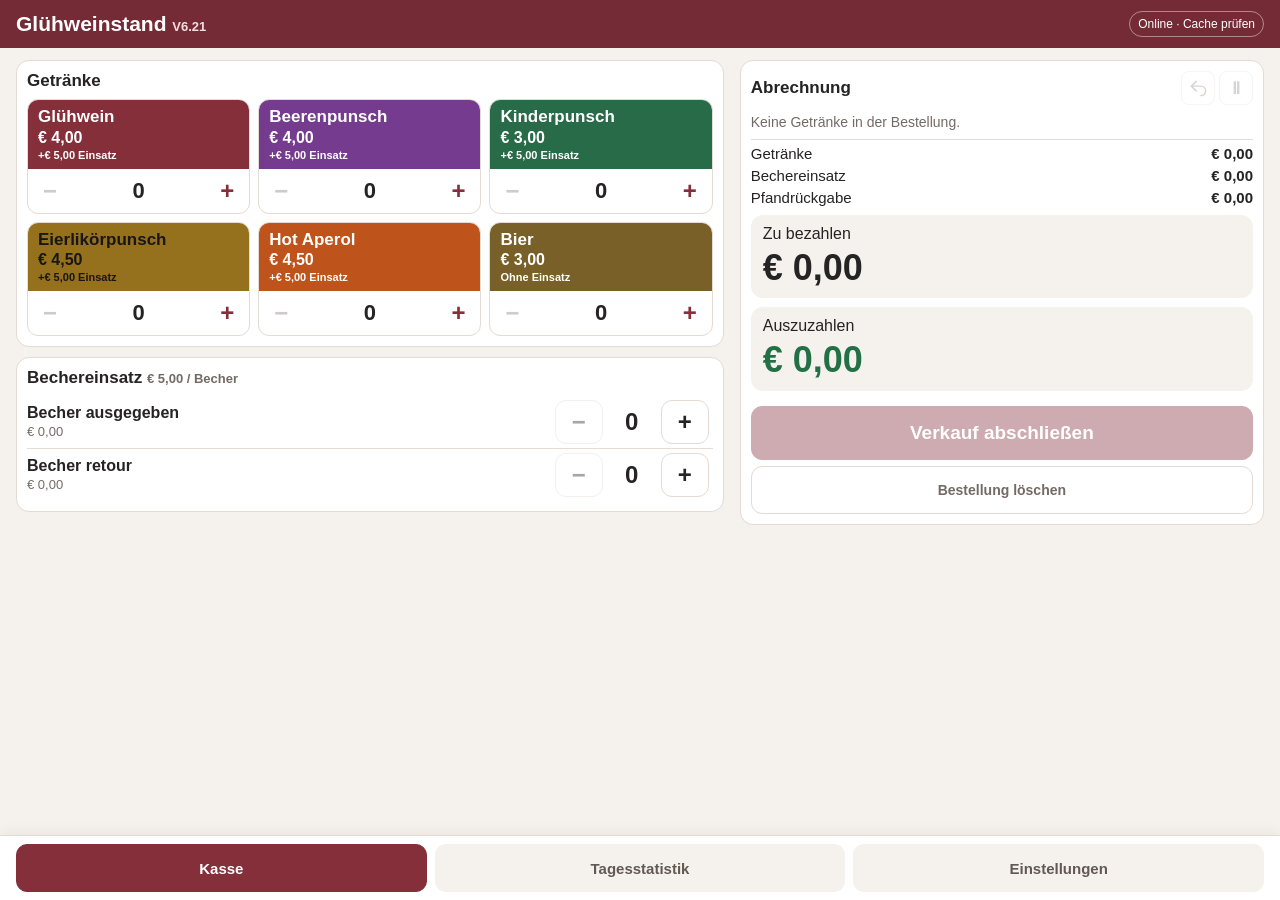
==== index.html @ 6546b906 "V6.21: gesamte Bestellposition mit Minus entfernen" ====
<!doctype html><html lang="de"><head><meta charset="utf-8"><meta name="viewport" content="width=device-width,initial-scale=1,viewport-fit=cover"><meta name="theme-color" content="#752b36"><meta name="apple-mobile-web-app-capable" content="yes"><meta name="apple-mobile-web-app-status-bar-style" content="default"><meta name="apple-mobile-web-app-title" content="Glühweinstand"><title>Glühweinstand</title><link rel="manifest" href="./manifest.webmanifest"><link rel="apple-touch-icon" href="./icon.svg"><style>
:root{font-family:system-ui,-apple-system,sans-serif;color:#252323;background:#f5f1ed;--red:#852f3b;--line:#e4dbd4;--green:#237047}*{box-sizing:border-box}body{margin:0;padding:env(safe-area-inset-top) env(safe-area-inset-right) env(safe-area-inset-bottom) env(safe-area-inset-left)}button,input{font:inherit}button{cursor:pointer;touch-action:manipulation;min-height:48px;border:1px solid var(--line);border-radius:11px;background:#fff;color:inherit;font-weight:650;padding:10px 14px}button:active{transform:scale(.98)}button:disabled{opacity:.4;cursor:default}header{background:#752b36;color:white;padding:16px max(16px,calc((100% - 1200px)/2));display:flex;align-items:center;justify-content:space-between;gap:12px}h1{font-size:24px;margin:0}small{font-size:13px;color:#746a65}header small{color:#f5dce0}nav{display:flex;gap:8px;max-width:1200px;margin:14px auto;padding:0 16px}nav button{flex:1}nav button.active,.primary{background:var(--red);color:white;border-color:var(--red)}main{max-width:1200px;margin:auto;padding:0 16px 24px}.layout{display:grid;grid-template-columns:1.1fr 1fr;gap:16px}.panel{background:white;border:1px solid var(--line);border-radius:16px;padding:16px;margin-bottom:14px}h2{font-size:19px;margin:0 0 14px}h3{font-size:16px;margin:0 0 8px}.drinks{display:grid;grid-template-columns:repeat(2,1fr);gap:10px}.drink{background:var(--red);color:#fff;border:0;text-align:left;min-height:86px;padding:14px}.drink strong{display:block;font-size:19px}.drink span{display:flex;justify-content:space-between;align-items:center;margin-top:8px}.drink b{font-size:24px}.row{display:flex;align-items:center;gap:10px;padding:10px 0;border-bottom:1px solid var(--line)}.row:last-child{border-bottom:0}.grow{flex:1}.num{font-size:24px;font-weight:700;min-width:30px;text-align:center;font-variant-numeric:tabular-nums}.step{width:48px;padding:0;font-size:24px}.sum{display:flex;justify-content:space-between;gap:12px;margin:9px 0}.total,.change{padding:14px;border-radius:12px;background:#f5f1ed;margin:12px 0}.total strong,.change strong{display:block;font-size:clamp(30px,5vw,44px);font-variant-numeric:tabular-nums;line-height:1.15;margin-top:4px}.change strong{color:var(--green)}.change.bad strong{color:#a52626}input{width:100%;border:1px solid #cfc4bd;border-radius:10px;padding:12px;font-size:22px;background:white;color:inherit}label{display:block;font-weight:650;margin:8px 0}.cashkeys{display:grid;grid-template-columns:repeat(5,1fr);gap:6px;margin:10px 0}.cashkeys button{padding:8px 2px}.wide{width:100%;margin-top:8px}.primary.wide{min-height:58px;font-size:19px}.muted{color:#746a65;font-size:14px}.status{min-height:20px;margin-top:8px;font-size:14px;color:var(--green)}.error{color:#a52626}.hidden{display:none!important}.metrics{display:grid;grid-template-columns:repeat(3,1fr);gap:10px;margin-bottom:14px}.metric{background:#f5f1ed;padding:12px;border-radius:12px}.metric strong{display:block;font-size:26px;margin-top:6px}.export{display:flex;gap:10px;flex-wrap:wrap}.export button{flex:1}.settings-row{display:grid;grid-template-columns:minmax(0,1fr) minmax(70px,120px) 48px;gap:10px;align-items:center;margin-bottom:10px}.settings-row input{font-size:17px;min-width:0}.settings-row .step{color:#852f3b}.settings-head{display:grid;grid-template-columns:minmax(0,1fr) minmax(70px,120px) 48px;gap:10px;color:#746a65;font-size:14px;margin-bottom:6px}.add-product{margin:4px 0 12px;color:var(--red);border:1px dashed var(--red)}.order-name{min-width:0;overflow-wrap:anywhere}.order-row{flex-wrap:wrap}.order-row .step{flex-shrink:0}.pill{font-size:12px;padding:5px 8px;border:1px solid #ffffff70;border-radius:20px;white-space:nowrap}#date{font-size:16px;max-width:200px} @media(max-width:720px){.layout{grid-template-columns:1fr}.metrics{grid-template-columns:1fr 1fr}h1{font-size:20px}header{padding:12px}.drink strong{font-size:17px}}@media(min-width:900px){.drinks{grid-template-columns:repeat(3,1fr)}}
.settings-row,.settings-head{grid-template-columns:minmax(0,1fr) minmax(65px,120px) 104px 48px}.settings-row .deposit-toggle{min-height:48px;padding:8px 5px;font-size:15px;color:#746a65}.settings-row .deposit-toggle[aria-pressed="true"]{background:#e9f3ec;color:#237047;border-color:#a4c7ad}.deposit-toggle:focus-visible{outline:3px solid #852f3b;outline-offset:2px}@media(max-width:480px){.settings-row,.settings-head{grid-template-columns:minmax(0,1fr) 70px 72px 44px;gap:5px}.settings-row .step{width:44px}.settings-row input{padding:10px 6px;font-size:15px}.settings-row .deposit-toggle{font-size:13px}}

/* V5: compact, touch-friendly register with persistent bottom navigation */
:root{background:#f5f1ed}body{padding-bottom:0}header{padding:9px max(16px,calc((100% - 1168px)/2));min-height:48px}h1{font-size:21px}main{padding-top:12px;padding-bottom:calc(88px + env(safe-area-inset-bottom));max-width:1200px}.layout{gap:12px;align-items:start;grid-template-columns:minmax(0,1.08fr) minmax(0,1fr)}.panel{padding:12px;margin-bottom:10px;border-radius:13px}h2{font-size:17px;margin-bottom:10px}.drinks-heading{display:flex;align-items:center;justify-content:space-between}.item-count{font-size:14px;color:#746a65;font-weight:600}.drinks{gap:8px;grid-template-columns:repeat(3,minmax(0,1fr))}.drink-tile{display:grid;grid-template-rows:1fr auto;min-width:0;background:#fff;border:1px solid var(--line);border-radius:11px;overflow:hidden}.drink-tile.selected{border-color:var(--red);box-shadow:inset 0 0 0 1px var(--red)}.drink{width:100%;min-height:86px;padding:9px 10px;border-radius:0;text-align:left;display:flex;flex-direction:column;align-items:flex-start;justify-content:center;gap:3px}.drink strong{font-size:clamp(14px,1.45vw,18px);line-height:1.15;overflow-wrap:anywhere}.drink span.drink-price{display:block;margin:0;font-size:16px}.drink small{font-size:11px;line-height:1.2;color:#f5dce0}.drink-controls{display:grid;grid-template-columns:44px minmax(0,1fr) 44px;align-items:center;gap:0;padding:2px}.drink-controls button{border:0;min-height:44px;width:44px;background:transparent;color:var(--red);border-radius:8px}.drink-controls button:disabled{color:#746a65;opacity:.35}.drink-controls .num{font-size:21px;min-width:0}.row{padding:6px 0}.sum{margin:5px 0;font-size:15px}.total,.change{padding:10px 12px;margin:9px 0}.total strong,.change strong{font-size:clamp(32px,4.4vw,42px)}label{margin:6px 0}#cash{padding:9px 12px;font-size:24px;min-height:48px}.cashkeys{margin:8px 0}.wide{margin-top:6px}.primary.wide{min-height:54px}.status:empty{display:none}.status{min-height:0;margin-top:6px}#discard{font-size:14px;color:#746a65}nav{position:fixed;bottom:0;left:0;right:0;z-index:10;max-width:none;margin:0;gap:6px;padding:8px max(12px,calc((100% - 1168px)/2)) calc(8px + env(safe-area-inset-bottom));background:#fff;border-top:1px solid var(--line);box-shadow:0 -3px 14px #2515170d}nav button{min-width:0;min-height:48px;padding:8px 4px;font-size:15px}nav button:not(.active){border-color:transparent;background:#f5f1ed;color:#625854}nav button.active{background:var(--red);color:#fff} @media(max-width:820px){.layout{grid-template-columns:1fr}.drinks{grid-template-columns:repeat(3,minmax(0,1fr))}.drink strong{font-size:16px}}@media(max-width:480px){main{padding-left:8px;padding-right:8px}.drinks{grid-template-columns:repeat(2,minmax(0,1fr))}nav button{font-size:13px}.drink strong{font-size:15px}.panel{padding:10px}}
@media(min-width:821px) and (max-height:800px){header{min-height:44px;padding-top:6px;padding-bottom:6px}main{padding-top:9px}.panel{padding:10px}.drink{min-height:79px}.total,.change{margin:7px 0;padding:9px 12px}.cashkeys{margin:6px 0}.primary.wide{min-height:50px}}

/* iPhone portrait preview: order and payment are separate screens. */
 #checkoutBar,.back-link{display:none}@media(max-width:600px){:root{--nav-height:64px}body{max-width:520px;margin:auto;background:#f5f1ed}header{min-height:44px;padding:8px 12px}h1{font-size:19px}main{max-width:520px;padding:8px 10px calc(140px + env(safe-area-inset-bottom))}.layout{display:block}.panel{padding:10px;margin-bottom:8px}h2{font-size:16px;margin-bottom:7px}.drinks{grid-template-columns:repeat(2,minmax(0,1fr));gap:7px}.drink{min-height:61px;padding:7px 9px;gap:2px}.drink strong{font-size:16px}.drink span.drink-price{font-size:15px}.drink small{font-size:11px}.drink-controls{padding:0;grid-template-columns:44px 1fr 44px}.drink-controls button{height:44px;min-height:44px}.drink-controls .num{font-size:22px}.row{padding:3px 0;gap:7px}.row .step{width:44px;min-height:44px}.row .grow b{font-size:14px}.row .num{font-size:22px}.row small{font-size:12px}nav{width:min(100%,520px);left:50%;right:auto;transform:translateX(-50%);padding:5px 8px calc(5px + env(safe-area-inset-bottom));gap:5px;min-height:var(--nav-height)}nav button{font-size:12px;min-height:49px;padding:6px 2px}#checkoutBar{position:fixed;z-index:9;bottom:calc(var(--nav-height) + env(safe-area-inset-bottom));left:50%;transform:translateX(-50%);width:min(100%,520px);padding:9px 12px;display:flex;align-items:center;gap:12px;justify-content:space-between;background:#fff;border-top:1px solid var(--line);box-shadow:0 -4px 16px #25151712}#checkoutBar strong{display:block;font-size:27px;line-height:1.1;font-variant-numeric:tabular-nums}#checkoutBar button{min-height:49px;min-width:130px}#checkoutBar small{display:block;font-size:12px;margin-bottom:3px}.back-link{border:0;background:none;padding:0 4px;text-align:left;color:var(--red);margin-bottom:3px}.total strong,.change strong{font-size:40px}.settings-row input{font-size:16px}.settings-head{font-size:12px}.settings-row,.settings-head{grid-template-columns:minmax(0,1fr) 63px 69px 44px;gap:4px}.settings-row .step{width:44px}.settings-row .deposit-toggle{min-height:44px;font-size:13px}.metrics{grid-template-columns:1fr 1fr}.metric strong{font-size:21px}.metric:last-child{grid-column:span 2}.export{display:grid;grid-template-columns:1fr}#paymentPane .panel{padding:14px}#paymentPane .wide{min-height:49px}#paymentPane #cash{font-size:24px}#paymentPane .sum{margin:8px 0}#paymentPane{display:block;scroll-margin-top:12px;scroll-margin-bottom:150px}#checkoutBar{bottom:calc(59px + env(safe-area-inset-bottom))}@media(max-width:360px){.drink strong{font-size:14px}.drink{padding:7px}.settings-row,.settings-head{grid-template-columns:minmax(0,1fr) 55px 62px 44px}} .back-link{display:block}}
@media(max-width:600px){#paymentPane .back-link{display:none}#paymentPane .panel{margin-bottom:16px}main{padding-bottom:calc(160px + env(safe-area-inset-bottom))}#sale:not(.hidden) #paymentPane{display:block}#sale:not(.hidden) #orderPane{display:block}}
@media(max-width:600px){#checkoutBar{justify-content:center;text-align:center;padding:7px 12px}#checkoutBar strong{font-size:27px}}

/* Legacy Safari: explicit colors and flex layout; no CSS Grid required. */
body{background:#f5f1ed;color:#252323;font-family:-apple-system,Arial,sans-serif}
button{border-color:#e4dbd4}button:disabled{opacity:.4}
.drink,.primary,nav button.active{background:#852f3b;color:#fff;border-color:#852f3b}
.panel,.drink-tile,.row,nav{border-color:#e4dbd4}
.drink-tile.selected{border-color:#852f3b}
.drink-controls button{color:#852f3b}.change strong{color:#237047}
#checkoutBar,.back-link{display:none!important}
main{padding-bottom:100px}
.layout{display:block}
.drinks{display:flex;flex-wrap:wrap;margin:-4px}
.drink-tile{display:block;width:calc(50% - 8px);margin:4px}
.drink{display:block;min-height:64px}.drink strong{font-size:16px}.drink span.drink-price{display:block}
.drink-controls{display:flex;align-items:center;justify-content:space-between}
.drink-controls .num{flex:1}
.cashkeys{display:flex}.cashkeys button{flex:1;margin-right:4px}
.metrics{display:flex;flex-wrap:wrap}.metric{flex:1;margin:4px;min-width:120px}
.settings-row,.settings-head{display:flex;align-items:center}
.settings-row input:first-child,.settings-head span:first-child{flex:1;width:0}
.settings-row input:nth-child(2),.settings-head span:nth-child(2){width:70px;flex:none;margin-left:5px}
.settings-row .deposit-toggle,.settings-head span:nth-child(3){width:90px;flex:none;margin-left:5px}
.settings-row .step,.settings-head span:nth-child(4){width:44px;flex:none;margin-left:5px}
nav button{margin:0 3px}.row .step{margin:0 4px}.row .grow{flex:1}
.total strong,.change strong{font-size:34px}.status{color:#237047}
@media(min-width:768px){body,main{max-width:1200px}.layout{display:flex;align-items:flex-start}.layout>#orderPane{width:54%;padding-right:6px}.layout>#paymentPane{width:46%;padding-left:6px}.drink-tile{width:calc(33.333% - 8px)}.drink{min-height:76px}.drink strong{font-size:15px}.drink-controls button{width:40px;min-height:44px}.drink-controls .num{font-size:20px}.panel{padding:10px}.total strong,.change strong{font-size:36px}}
@media(max-width:767px){#checkoutBar{display:flex!important;justify-content:center;text-align:center;bottom:64px;padding:7px 12px}main{padding-bottom:170px}.layout{display:block}.drink-tile{width:calc(50% - 8px)}}
@media(min-width:601px) and (max-width:767px){.drink-tile{width:calc(33.333% - 8px)}}
@media(max-width:767px){#paymentPane{display:block!important}#orderPane{display:block!important}}
/* V6.14: modern desktop/tablet layout. Legacy iOS 10 files are separate. */
@media(min-width:768px){
 body{width:100%;max-width:none;margin:0}
 header{width:100%;padding:9px max(16px,calc((100% - 1568px)/2))}
 main{width:100%;max-width:1600px;margin:0 auto;padding:12px 16px calc(80px + env(safe-area-inset-bottom))}
 nav{width:100%;padding:8px max(16px,calc((100% - 1568px)/2)) calc(8px + env(safe-area-inset-bottom));gap:8px}
 nav button{margin:0}
 #sale.layout{display:grid;grid-template-columns:minmax(0,1fr);gap:12px;align-items:start}
 #sale>#orderPane,#sale>#paymentPane{width:auto;min-width:0;padding:0}
 #sale .drinks{display:grid;grid-template-columns:repeat(3,minmax(0,1fr));gap:8px;margin:0}
 #sale .drink-tile{display:grid;grid-template-rows:1fr auto;width:auto;min-width:0;margin:0}
 #sale .drink{display:flex;flex-direction:column;justify-content:center;align-items:flex-start;min-height:66px;gap:2px;padding:7px 10px}
 #sale .drink strong{font-size:16px;line-height:1.15;overflow-wrap:anywhere;white-space:normal}
 #sale .drink-controls{display:grid;grid-template-columns:44px minmax(0,1fr) 44px;padding:0}
 #sale .drink-controls button{width:44px;height:44px;min-height:44px}
 #sale .drink-controls .num{font-size:22px}
 #sale .panel{padding:10px;margin-bottom:10px}
 #sale h2{margin-bottom:8px}
 #sale .row{padding:4px 0}
 #sale .row .step{min-height:44px}
 #paymentPane .cashkeys{display:grid;grid-template-columns:repeat(5,minmax(0,1fr));gap:6px}
 #paymentPane .cashkeys button{min-width:0;margin:0}
}
@media(min-width:1000px){
 #sale.layout{grid-template-columns:minmax(0,1.35fr) minmax(0,1fr);gap:16px}
 #sale>#paymentPane{position:sticky;top:12px}
 #sale .drink strong{font-size:17px}
}
@media(min-width:1000px) and (max-height:820px){
 main{padding-top:8px}
 #sale .panel{padding:8px 10px;margin-bottom:7px}
 #sale .drink{min-height:58px;padding:5px 9px}
 #sale .drink-controls button{min-height:40px;height:40px}
 #sale .row{padding:2px 0}
 #sale .row .step{min-height:40px}
 #paymentPane .sum{margin:3px 0}
 #paymentPane .total,#paymentPane .change{padding:8px 10px;margin:6px 0}
 #paymentPane .wide,#paymentPane .cashkeys button,#paymentPane #cash{min-height:43px}
 #paymentPane .primary.wide{min-height:48px}
}
/* V6.15: custom colors, reorder, ranking. */
.settings-row{display:block!important;border:1px solid #e4dbd4;border-radius:10px;padding:7px;margin-bottom:8px}
.settings-main{display:flex;align-items:center;width:100%;gap:5px}
.settings-main input:first-child{flex:1;min-width:0;width:0}
.settings-main input:nth-child(2){width:78px;flex:none;margin-left:4px}
.settings-main .deposit-toggle{width:82px;flex:none;margin-left:4px}
.settings-main .step{width:42px;flex:none;margin-left:4px}
.settings-tools{display:flex;align-items:center;margin-top:5px}
.settings-tools button{min-height:40px;margin-right:5px;padding:4px 9px}
.settings-tools .color-button{flex:1;margin-right:0}
.color-editor{padding:6px 0}.color-editor input[type=color]{width:75px;height:44px;padding:3px;margin-right:5px}.color-editor input[aria-label="Hex-Farbcode"]{width:130px;font-size:16px;padding:8px}
.rgb-line{display:flex;align-items:center;font-size:13px}.rgb-line span{width:48px}.rgb-line input{flex:1;min-width:0;padding:0;width:auto;margin:0 8px;height:30px}
#rankBy{font:inherit;padding:8px;background:white;border:1px solid #e4dbd4;border-radius:8px;width:100%;max-width:280px}
.rank-item{margin:9px 0}.rank-line{display:flex;align-items:center;gap:8px;font-size:14px}.rank-line .grow{flex:1}.rank-track{height:7px;background:#eee4df;border-radius:5px;margin-top:4px;overflow:hidden}.rank-fill{height:7px;background:#852f3b;border-radius:5px}
@media(max-width:480px){.settings-main input:nth-child(2){width:65px}.settings-main .deposit-toggle{width:68px}.settings-main .step{width:38px}.settings-main input{font-size:14px;padding:7px 4px}.settings-main .deposit-toggle{font-size:12px}.settings-head{display:none}}
/* V6.16 action menu */
.drink-tile{position:relative}.drink-tile.has-actions .drink{padding-right:37px;-webkit-touch-callout:none;-webkit-user-select:none;user-select:none}.action-more{position:absolute;right:4px;top:4px;min-width:30px;min-height:30px;height:30px;padding:0 5px;background:#ffffffed;color:#252323;border:1px solid #ffffff;border-radius:7px;font-size:20px;line-height:1;z-index:1}
.action-overlay{position:fixed;top:0;right:0;bottom:0;left:0;background:rgba(33,21,27,.72);display:flex;align-items:center;justify-content:center;z-index:100;padding:14px}.action-modal{background:white;border-radius:14px;padding:18px;width:100%;max-width:390px;max-height:90%;overflow:auto;color:#252323}.action-modal .wide{min-height:48px}.action-modal p{margin:4px 0 8px}.action-line{display:flex;align-items:center;gap:6px;background:#f5f1ed;border-radius:8px;margin:4px 0;padding:5px 8px;font-size:13px}.action-line .step{min-width:38px;width:38px;min-height:38px;margin-left:6px}.action-line .grow{flex:1}.action-editor{padding:5px 0}.action-setting{border:1px solid #e4dbd4;border-radius:8px;margin:6px 0;padding:8px}.action-field{display:flex;align-items:center;font-size:13px}.action-field span{width:42%;min-width:100px}.action-field input{flex:1;min-width:0;font-size:16px;padding:6px}.settings-tools .action-edit-button{margin-left:5px;margin-right:0;font-size:13px}.settings-tools .color-button{min-width:0;font-size:13px}.action-modal .muted{font-size:13px}
/* V6.17: wider promotion fields, discreet action and undo icons. */
#settings .action-setting .action-field{display:flex;align-items:center;width:100%;margin:5px 0;gap:8px}
#settings .action-setting .action-field>span{width:34%;min-width:104px;max-width:200px;flex:none}
#settings .action-setting .action-field>input{width:100%;min-width:0;max-width:none;flex:1 1 0%;margin:0 0 0 6px;padding:8px;font-size:16px}
#settings .action-setting .action-field:not(:first-child)>input{max-width:160px}
#settings .action-setting .action-field:first-child>input{max-width:none}
#sale .drink-tile.has-actions .drink{padding-right:25px}
#sale .action-more{top:0;right:0;width:28px;min-width:28px;height:31px;min-height:31px;padding:0;border:0;border-radius:5px;background:transparent;font-size:16px;font-weight:700;line-height:1;opacity:.9}
#sale .action-more:focus{outline:1px solid currentColor;outline-offset:-3px}
#paymentPane .payment-heading{display:flex;align-items:center;justify-content:space-between;min-height:34px;margin:0 0 5px}
#paymentPane .payment-heading h2{margin:0}
#paymentPane .undo-small{display:flex;align-items:center;justify-content:center;width:34px;min-width:34px;height:34px;min-height:34px;padding:0;margin:0;background:transparent;color:#746a65;border:1px solid #e4dbd4;border-radius:8px}
#paymentPane .undo-small:disabled{opacity:.28}
#paymentPane .undo-small svg{pointer-events:none;display:block}
@media(max-width:480px){#settings .action-setting .action-field>span{width:38%;min-width:95px}#settings .action-setting .action-field>input{margin-left:3px}}
/* V6.18 */
#settings .settings-main{display:flex;align-items:center;gap:4px;flex-wrap:nowrap}
#settings .settings-main>input:first-child{flex:1 1 90px;width:0;min-width:65px}
#settings .settings-main>input:nth-child(2){width:70px;flex:none;margin:0}
#settings .settings-main>.deposit-toggle{width:70px;min-width:55px;margin:0;font-size:13px}
#settings .settings-main>button:not(.deposit-toggle){width:34px;min-width:30px;min-height:40px;padding:0;margin:0;font-size:17px;flex:none}
#settings .settings-main>.step{color:#a52626}
#settings .settings-extra{padding-top:6px}
#settings .settings-tools{margin:0 0 5px}
#settings .settings-tools button{flex:1}
#settings .sold-label{display:flex;align-items:center;font-size:14px;gap:7px}
#settings .sold-label input,.pref-check input{width:22px;height:22px;min-height:0;flex:none;margin:0 8px 0 0}
#sale .sold-out .drink{background:#777!important;color:#fff!important}
#sale .sold-out .drink small{color:#fff!important}
#sale .sold-out .drink:disabled{opacity:.75}
#sale .sold-out .action-more{display:none}
#paymentPane .heading-tools{display:flex;align-items:center;gap:4px}
#paymentPane .mini-tool,.mini-tool{min-width:34px;width:auto;height:34px;min-height:34px;padding:0 7px;background:transparent;color:#746a65;border:1px solid #e4dbd4;border-radius:8px;font-size:17px;line-height:1}
#paymentPane .mini-tool:disabled{opacity:.28}
#basketToggle{display:flex;justify-content:space-between;align-items:center;width:100%;padding:0;border:0;background:transparent;text-align:left;min-height:26px;height:auto;font-size:inherit;font-weight:normal;color:inherit}
#basketDetails,.recent-detail{padding:5px 8px;background:#f5f1ed;border-radius:7px;font-size:13px}
#basketDetails .sum,.recent-detail .sum{gap:6px}
.cash-extra{display:flex;gap:5px}
.cash-extra button{flex:1;min-width:0;margin:4px 0 0!important}
.park-entry{display:flex;align-items:center;gap:7px;padding:7px 0;border-bottom:1px solid #e4dbd4}
.park-entry .grow{flex:1}.park-entry small{display:block;margin-top:3px}
.pref-check{display:flex;align-items:center;font-size:15px}.pref-group{border-top:1px solid #e4dbd4;margin-top:12px;padding-top:12px}
#testBanner{background:#e6c16a;color:#493400;padding:5px 10px;text-align:center;font-weight:bold;font-size:14px}
#testBanner button{min-height:30px;padding:3px 8px;margin-left:10px;font-size:13px}
body.night-mode,body.night-mode main{background:#18181b;color:#f1eeeb}
body.night-mode .panel,body.night-mode .drink-tile,body.night-mode nav,body.night-mode .action-modal{background:#27272a;color:#f1eeeb;border-color:#4c4c50}
body.night-mode .total,body.night-mode .change,body.night-mode .metric,body.night-mode #basketDetails,body.night-mode .recent-detail,body.night-mode .action-line,body.night-mode #checkoutBar{background:#36363a;color:#f1eeeb;border-color:#525257}
body.night-mode button:not(.drink):not(.primary):not(.action-more):not(.color-button),body.night-mode input,body.night-mode select,body.night-mode textarea{background:#303034;color:#f1eeeb;border-color:#57575d}
body.night-mode nav button.active{background:#852f3b!important;color:white}
body.night-mode .muted,body.night-mode small,body.night-mode .item-count{color:#c5c2c0}
body.night-mode .change strong,body.night-mode .status{color:#83d9a5}
body.night-mode .change.bad strong,body.night-mode .error{color:#ff9e9e}
body.night-mode .row,body.night-mode .settings-row,body.night-mode .action-setting,body.night-mode .pref-group,body.night-mode .park-entry{border-color:#515157}
@media(max-width:520px){#settings .settings-main{flex-wrap:wrap}#settings .settings-main>input:first-child{flex:1 1 105px}#settings .settings-main>input:nth-child(2){width:62px}#settings .settings-main>.deposit-toggle{width:57px}#settings .settings-main>button:not(.deposit-toggle){width:31px;min-width:31px}}
/* V6.19 */
#settings .settings-extra .delete-product{display:block;width:100%;min-height:36px;margin:7px 0 0;padding:5px 10px;font-size:14px;color:#a52626;border-color:#cfa6a6;background:transparent}
#settings .settings-main .product-name-input{font-weight:650}
#settings .settings-main .product-name-input::placeholder{color:inherit;opacity:.7}
#basketDetails{background:transparent;padding:2px 0 7px;margin-bottom:5px;border-bottom:1px solid #e4dbd4;border-radius:0}
#basketDetails p{margin:2px 0}
#basketDetails .basket-row,.park-items .basket-row{align-items:center;margin:4px 0;font-size:14px;gap:6px}
.basket-row .grow{flex:1;min-width:0;overflow-wrap:break-word}.basket-row b{white-space:nowrap}
#paymentPane .basket-minus{width:29px;min-width:29px;height:29px;min-height:29px;padding:0;margin:0 0 0 3px;font-size:17px}
#parkPanel h2{margin:0 0 6px}#parkInfo:empty{display:none}
.park-card{border:1px solid #e4dbd4;border-radius:9px;padding:9px;margin:7px 0}
.park-head,.park-foot{display:flex;align-items:center;justify-content:space-between;gap:5px}
.park-head small{white-space:nowrap}.park-items{margin:5px 0}.park-items>small{display:block;margin:3px 0}.park-total{flex:1;font-size:19px}
#sale>#paymentPane.has-parked{position:static}
html.night-mode{background:#18181b!important;color:#f1eeeb;color-scheme:dark}
body.night-mode{background:#18181b!important;color:#f1eeeb!important;min-height:100vh}
body.night-mode header{background:#54262e;color:#fff}
body.night-mode #settings .settings-main .deposit-toggle[aria-pressed="true"]{background:#214737;color:#b1ebc9;border-color:#56826a}
body.night-mode #settings .settings-extra .delete-product{background:transparent;color:#ff9e9e;border-color:#87535a}
body.night-mode #basketDetails{background:transparent;border-color:#515157}
body.night-mode .park-card{background:#303034;color:#f1eeeb;border-color:#515157}
body.night-mode #rankBy{background:#303034;color:#f1eeeb;border-color:#57575d}
body.night-mode #discard,body.night-mode .undo-small,body.night-mode .mini-tool,body.night-mode .settings-head{color:#e1ddda}
body.night-mode .drink-controls button:disabled{color:#a4a1a0}body.night-mode .rank-track{background:#4a4a4f}
body.night-mode .sum,body.night-mode label{color:inherit}
</style></head><body><header><h1>Glühweinstand <small>V6.21</small></h1><span class="pill" id="offline">Offline-Status</span></header><div id="testBanner" class="hidden">TESTMODUS – keine echten Buchungen<button id="stopTest" type="button">Testmodus beenden</button></div><main>
<section id="sale" class="layout"><div id="orderPane"><div class="panel"><h2 class="drinks-heading">Getränke <span id="itemCount" class="item-count"></span></h2><div id="drinks" class="drinks"></div></div><div class="panel"><h2>Bechereinsatz <small id="depositLabel"></small></h2><div class="row"><div class="grow"><b>Becher ausgegeben</b><br><small id="outValue"></small></div><button class="step" id="outMinus" aria-label="Ausgegebene Becher minus">−</button><span class="num" id="out"></span><button class="step" id="outPlus" aria-label="Ausgegebene Becher plus">+</button></div><div class="row"><div class="grow"><b>Becher retour</b><br><small id="backValue"></small></div><button class="step" id="backMinus" aria-label="Retournierte Becher minus">−</button><span class="num" id="back"></span><button class="step" id="backPlus" aria-label="Retournierte Becher plus">+</button></div></div></div>
<div id="paymentPane"><div class="panel"><button id="backToOrder" class="back-link">‹ Zur Bestellung</button><div class="payment-heading"><h2>Abrechnung</h2><div class="heading-tools"><button id="undoLast" type="button" class="undo-small" aria-label="Letzten Verkauf rückgängig machen" title="Letzten Verkauf rückgängig machen" disabled><svg width="19" height="19" viewBox="0 0 24 24" fill="none" stroke="currentColor" stroke-width="1.8" stroke-linecap="round" stroke-linejoin="round" aria-hidden="true"><path d="M9 5 3 11l6 6M3 11h12a6 6 0 0 1 0 12" transform="translate(0 -2)"/></svg></button><button id="parkOrder" type="button" class="mini-tool" title="Bestellung parken" aria-label="Bestellung parken">Ⅱ</button></div></div><div id="basketDetails" aria-label="Aktuelle Bestellung"></div><div class="sum"><span>Getränke</span><b id="drinkSum"></b></div><div class="sum"><span>Bechereinsatz</span><b id="outSum"></b></div><div class="sum"><span>Pfandrückgabe</span><b id="backSum"></b></div><div class="total"><span id="totalLabel">Zu bezahlen</span><strong id="total"></strong></div><div id="cashArea"><label for="cash">Geld gegeben (€)</label><input id="cash" inputmode="decimal" placeholder="0,00" autocomplete="off"><div class="cashkeys" id="cashkeys"></div><div class="cash-extra"><button class="wide" id="clearCash">Geld löschen</button><button class="wide" id="exact">Passend bezahlt</button></div></div><div class="change" id="changeBox"><span id="changeLabel">Retourgeld</span><strong id="change">–</strong></div><button class="primary wide" id="finish">Verkauf abschließen</button><button class="wide" id="discard">Bestellung löschen</button><div id="status" class="status" role="status"></div></div><div id="parkPanel" class="panel hidden"><h2>Geparkte Bestellungen (<span id="parkCount">0</span>)</h2><p id="parkInfo" class="muted"></p><div id="parkEntries"></div></div></div><div id="checkoutBar"><div><small id="checkoutLabel">Zu bezahlen</small><strong id="checkoutTotal">0,00 €</strong></div></div></section>
<section id="stats" class="hidden"><div class="panel"><h2>Tagesstatistik</h2><label for="date">Verkaufstag</label><input type="date" id="date"><div id="metrics" class="metrics" style="margin-top:14px"></div><h3>Verkaufte Getränke</h3><div id="sales"></div><h3 style="margin-top:16px">Topseller</h3><label for="rankBy">Sortieren nach</label><select id="rankBy"><option value="qty">Verkaufte Stückzahl</option><option value="revenue">Getränkeumsatz</option></select><div id="ranking"></div><div id="cupStats" style="margin:14px 0"></div><div class="export"><button id="exportSummary" class="primary">Getränkeliste als CSV</button><button id="exportAll">Einzelne Vorgänge als CSV</button></div><p class="muted">CSV-Dateien sind mit Excel kompatibel (Semikolon, UTF-8). Bitte regelmäßig exportieren; lokale Browserdaten können gelöscht werden.</p><button id="deleteDay" type="button" class="wide" style="color:#a52626;border-color:#cfa6a6">Tagesstatistik löschen</button><div id="deleteConfirm" class="hidden"><p id="deleteQuestion"></p><button id="deleteYes" class="wide" style="background:#a52626;color:white">Endgültig löschen</button><button id="deleteNo" class="wide">Abbrechen</button></div><div id="csvFallbackBox" class="hidden"><p>CSV zum Kopieren (älterer Browser)</p><textarea id="csvFallback" readonly style="width:100%;height:180px"></textarea></div><p id="deleteDayStatus" class="status" role="status" aria-live="polite"></p></div></section>
<section id="settings" class="hidden"><div class="panel"><h2>Getränke und Preise</h2><label for="device">Gerätename</label><input id="device" maxlength="40" placeholder="Kasse 1" style="font-size:17px"><p class="muted">Änderungen gelten für neue Bestellungen. Bechereinsatz pro Getränk ein- oder ausschalten. Bereits abgeschlossene Verkäufe bleiben unverändert.</p><div class="settings-head"><span>Getränk</span><span>Preis (€)</span><span>Bechereinsatz</span><span></span></div><p class="muted">Mit ↑ / ↓ die Reihenfolge ändern. Unter ⋯ findest du Farben, Aktionen und Ausverkauft.</p><div id="settingsRows"></div><button id="addProduct" class="wide add-product">+ Getränk hinzufügen</button><label for="deposit">Bechereinsatz (€)</label><input id="deposit" inputmode="decimal" style="max-width:160px"><button id="saveSettings" class="primary wide">Einstellungen speichern</button><p id="settingsStatus" class="status" role="status"></p><div class="pref-group"><h3>Geräteeinstellungen</h3><label class="pref-check"><input type="checkbox" id="nightPref">Nachtmodus</label><label class="pref-check"><input type="checkbox" id="cashAddPref">Geldscheintasten addieren</label><label for="cashNotesPref">Geldscheintasten (€; mit Semikolon trennen)</label><input id="cashNotesPref" style="font-size:16px"><label class="pref-check"><input type="checkbox" id="wakePref">Bildschirm eingeschaltet halten</label><p class="muted" id="wakeStatus"></p><button id="savePrefs" class="wide primary">Geräteeinstellungen speichern</button><p id="prefsStatus" class="status"></p><button id="startTest" class="wide">Testmodus starten</button></div><div class="pref-group"><h3>Admin-PIN (optional)</h3><p class="muted">Lokaler Schutz vor versehentlichen Änderungen, keine manipulationssichere Zugriffskontrolle.</p><label for="newPin">Neue vierstellige PIN</label><input type="password" id="newPin" maxlength="4" inputmode="numeric" autocomplete="off"><label for="repeatPin">PIN wiederholen</label><input type="password" id="repeatPin" maxlength="4" inputmode="numeric" autocomplete="off"><button id="savePin" class="wide">PIN speichern</button><button id="removePin" class="wide">PIN deaktivieren</button><p id="pinSettingsStatus" class="status"></p></div><div class="pref-group"><button id="recentToggle" class="wide">Letzte Verkäufe (10) ▾</button><div id="recentSales" class="hidden"></div></div><div style="border-top:1px solid #e4dbd4;margin-top:12px;padding-top:12px"><h3>Globale Vorlage</h3><p id="templateStatus" class="muted" role="status"></p><button id="publishTemplate" type="button" class="primary wide">Als Vorlage speichern</button><button id="reloadTemplate" class="wide" type="button">Vorlage laden</button><div id="publishPanel" class="hidden"><label for="templateToken">GitHub-Zugriffstoken</label><input id="templateToken" type="password" autocomplete="off" autocapitalize="off" spellcheck="false" style="font-size:16px"><label for="rememberToken" style="display:flex;align-items:center;margin:10px 0"><input id="rememberToken" type="checkbox" style="width:22px;height:22px;min-height:0;flex:none;margin:0 9px 0 0">Token auf diesem Gerät merken</label><button id="confirmPublish" type="button" class="primary wide">Vorlage veröffentlichen</button><button id="cancelPublish" type="button" class="wide">Abbrechen</button><p class="muted">Nur bei aktivierter Option wird der Token unverschlüsselt im lokalen Browserspeicher abgelegt. Nur auf einem vertrauenswürdigen Gerät verwenden. Der Token wird niemals in die Vorlagendatei geschrieben. Nur Getränkeliste, Preise, Farben, Reihenfolge, Aktionen und Bechereinsatz werden öffentlich in GitHub gespeichert.</p></div><button id="forgetToken" type="button" class="wide hidden">Gespeicherten Token entfernen</button><p id="tokenStatus" class="muted" role="status"></p><p class="muted">Vorlagen werden ausschließlich manuell gespeichert und geladen. Gerätename und Verkäufe bleiben lokal.</p></div><div style="border-top:1px solid #e4dbd4;margin-top:12px;padding-top:12px"><h3>Datensicherung</h3><button id="backupCreate" class="wide">Datensicherung erstellen</button><button id="backupOpen" class="wide">Datensicherung wiederherstellen</button><div id="backupBox" class="hidden"><label for="backupFile">JSON-Datei auswählen (optional)</label><input id="backupFile" type="file" accept=".json,application/json"><label for="backupText">JSON-Sicherung zum Kopieren oder Einfügen</label><textarea id="backupText" style="width:100%;height:150px;font-size:14px"></textarea><button id="backupRestore" class="primary wide">Wiederherstellen (ersetzt lokale Daten)</button></div><p id="backupStatus" class="status"></p><p class="muted">Sicherung enthält Einstellungen und Verkäufe, aber keinen GitHub-Token. Bitte außerhalb des Geräts aufbewahren.</p></div><p class="muted">Diese App ist ein Bestell- und Abrechnungsrechner, keine Registrierkasse. Die Daten liegen ausschließlich lokal auf diesem Gerät bzw. in diesem Browserprofil.</p></div></section></main><div id="pinOverlay" class="action-overlay hidden"><div class="action-modal" role="dialog" aria-modal="true"><h2>Admin-PIN</h2><input id="pinInput" type="password" maxlength="4" inputmode="numeric" autocomplete="off"><p id="pinError" class="error"></p><button id="pinOK" class="wide primary">Entsperren</button><button id="pinCancel" class="wide">Abbrechen</button></div></div><div id="actionOverlay" class="action-overlay hidden"><div class="action-modal" role="dialog" aria-modal="true" aria-labelledby="actionTitle"><h2 id="actionTitle"></h2><p class="muted">Angebot auswählen</p><div id="actionChoices"></div><button id="actionClose" class="wide">Abbrechen</button></div></div><nav><button data-tab="sale" class="active">Kasse</button><button data-tab="stats">Tagesstatistik</button><button data-tab="settings">Einstellungen</button></nav><script>

(function(){
'use strict';
var $=function(id){return document.getElementById(id);}, KEY='gluehweinstand.demo.v2';
var defaults=[{id:'g1',name:'Glühwein',price:400},{id:'g2',name:'Beerenpunsch',price:400},{id:'g3',name:'Kinderpunsch',price:300},{id:'g4',name:'Eierlikörpunsch',price:450},{id:'g5',name:'Hot Aperol',price:450},{id:'g6',name:'Bier',price:300,hasDeposit:false}];
var data={products:defaults,deposit:500,history:[],version:4},storageOK=true;

function colorValue(c){return typeof c==='string'&&/^#[0-9a-f]{6}$/i.test(c)?c.toLowerCase():'#852f3b';}
function colorText(c){c=colorValue(c);var r=parseInt(c.slice(1,3),16),g=parseInt(c.slice(3,5),16),b=parseInt(c.slice(5,7),16);function l(n){n=n/255;return n<=0.04045?n/12.92:Math.pow((n+0.055)/1.055,2.4);}return .2126*l(r)+.7152*l(g)+.0722*l(b)>.179?'#171717':'#ffffff';}
function paintDrink(b,p){var c=colorValue(p.color),f=colorText(c);b.style.backgroundColor=c;b.style.color=f;var small=b.getElementsByTagName('small');if(small.length)small[0].style.color=f;}

function copy(a,b){var o={},k;for(k in a)if(Object.prototype.hasOwnProperty.call(a,k))o[k]=a[k];for(k in b)if(Object.prototype.hasOwnProperty.call(b,k))o[k]=b[k];return o;}
function persist(next){if(testMode){data=next;storageOK=true;return true;}try{localStorage.setItem(KEY,JSON.stringify(next));data=next;storageOK=true;return true;}catch(e){storageOK=false;return false;}}

function actions(p){return Array.isArray(p.actions)?p.actions:[];}
function actionCopy(a){return {id:a.id,name:a.name,units:a.units,price:a.price,cups:a.cups};}
function actionKey(p,a){return p.id+'|'+a.id;}
function actionCount(p,a){return aq[actionKey(p,a)]||0;}
function actionTotals(p){var units=0,revenue=0;actions(p).forEach(function(a){var n=actionCount(p,a);units+=n*a.units;revenue+=n*a.price;});return {units:units,revenue:revenue};}
function productCount(p){return (q[p.id]||0)+actionTotals(p).units;}
function migrateActions(products,oldDraft){var base=null,bundle=null;products.forEach(function(p){if(p.name.trim().toLowerCase()==='berliner luft')base=p;if(p.name.trim().toLowerCase().replace(/\s/g,'')==='berlinerluft10+1')bundle=p;});if(!base||!bundle||(oldDraft&&oldDraft.q&&oldDraft.q[bundle.id]>0))return products;var list=actions(base).slice();if(!list.some(function(a){return a.name.toLowerCase().replace(/\s/g,'')==='10+1aktion'||a.name.toLowerCase().replace(/\s/g,'')==='10+1';}))list.push({id:'a-legacy-10plus1',name:'10+1 Aktion',units:11,price:bundle.price,cups:bundle.hasDeposit?1:0});else return products;return products.filter(function(p){return p!==bundle;}).map(function(p){return p===base?copy(p,{actions:list}):p;});}
function addAction(p,a){if(sold(p))return;var k=actionKey(p,a);aq[k]=(aq[k]||0)+1;out+=a.cups;message('');render();}
function removeAction(p,a){var k=actionKey(p,a);if(!aq[k])return;aq[k]--;out=Math.max(0,out-a.cups);render();}
function saleItems(){return data.products.filter(function(p){return productCount(p)>0;}).map(function(p){var n=q[p.id]||0,tot=actionTotals(p),line={id:p.id,name:p.name,price:p.price,qty:n+tot.units,hasDeposit:p.hasDeposit,color:colorValue(p.color)};var promos=actions(p).filter(function(a){return actionCount(p,a)>0;}).map(function(a){return copy(actionCopy(a),{count:actionCount(p,a)});});if(promos.length){line.normalQty=n;line.promos=promos;line.revenue=n*p.price+tot.revenue;}return line;});}
function lineRevenue(p){return Array.isArray(p.promos)?p.revenue:p.qty*p.price;}
function lineDescription(p){if(!Array.isArray(p.promos))return p.qty+'x '+p.name+' ('+dec(p.price)+' EUR)';var parts=[];if(p.normalQty)parts.push(p.normalQty+'x '+p.name+' ('+dec(p.price)+' EUR)');p.promos.forEach(function(a){parts.push(a.count+'x '+p.name+' '+a.name+' ('+a.units+' Stk. je Aktion, '+dec(a.price)+' EUR je Aktion)');});return parts.join(' + ');}
var actionProduct=null;
function closeActions(){actionProduct=null;toggle($('actionOverlay'),'hidden',true);}
function openActions(p){if(sold(p))return;actionProduct=p;var box=$('actionChoices');clear(box);$('actionTitle').textContent=p.name;var normal=el('button','1 Stück · '+money(p.price),'wide');normal.onclick=function(){closeActions();add(p);};append(box,normal);actions(p).forEach(function(a){var b=el('button',a.name+' · '+money(a.price),'wide primary'),detail=el('p',a.units+' Stück'+(a.cups?' · '+a.cups+' Becher mit Einsatz':''),'muted');b.onclick=function(){closeActions();addAction(p,a);};append(box,b,detail);});toggle($('actionOverlay'),'hidden',false);}
$('actionClose').onclick=closeActions;
$('actionOverlay').onclick=function(e){if(e.target===this)closeActions();};
document.addEventListener('keydown',function(e){if(e.key==='Escape'||e.keyCode===27)closeActions();});
function attachActionMenu(tile,b,p){if(sold(p)||!actions(p).length)return;b._promoProduct=p;tile.classList.add('has-actions');var more=el('button','⋯','action-more');more.setAttribute('aria-label',p.name+' Aktionen öffnen');more.setAttribute('title','Aktionen öffnen');more.style.color=colorText(colorValue(p.color));more.onclick=function(){openActions(p);};append(tile,more);}
function renderActionLines(){var box=$('actionLines');clear(box);var any=false;data.products.forEach(function(p){actions(p).forEach(function(a){var n=actionCount(p,a);if(!n)return;any=true;var row=el('div',undefined,'action-line'),label=el('span',n+' × '+p.name+' '+a.name+' ('+(n*a.units)+' Stk.)','grow'),minus=el('button','−','step');minus.setAttribute('aria-label',a.name+' entfernen');minus.onclick=function(){removeAction(p,a);};append(row,label,el('b',money(n*a.price)),minus);append(box,row);});});toggle(box,'hidden',!any);}
function installActionTouch(){
var sale=$('sale'),tracked=null,timer=null,suppress=null,suppressAt=0,mouse=null,mtimer=null,touchAt=0;
function btn(n){while(n&&n!==sale){if(n.tagName&&n.tagName.toUpperCase()==='BUTTON')return n;n=n.parentNode;}return null;}
function cancelTouch(){if(timer!==null)clearTimeout(timer);timer=null;tracked=null;}
function cancelMouse(){if(mtimer!==null)clearTimeout(mtimer);mtimer=null;mouse=null;}
function suppressClick(b){suppress=b;suppressAt=Date.now();}
sale.addEventListener('touchstart',function(e){touchAt=Date.now();cancelTouch();cancelMouse();var b=btn(e.target),p=e.changedTouches&&e.changedTouches[0];if(!b||b.disabled||!p||e.touches.length!==1)return;tracked={b:b,x:p.clientX,y:p.clientY,id:p.identifier,long:false};if(b._promoProduct)timer=setTimeout(function(){if(!tracked)return;tracked.long=true;suppressClick(b);openActions(b._promoProduct);},500);},false);
sale.addEventListener('touchmove',function(e){if(!tracked)return;var p=e.changedTouches&&e.changedTouches[0];if(!p||p.identifier!==tracked.id||Math.abs(p.clientX-tracked.x)>10||Math.abs(p.clientY-tracked.y)>10||e.touches.length!==1)cancelTouch();},false);
sale.addEventListener('touchcancel',cancelTouch,false);
sale.addEventListener('touchend',function(e){var t=tracked,p=e.changedTouches&&e.changedTouches[0];cancelTouch();if(!t||!p||p.identifier!==t.id)return;if(t.long){if(e.cancelable)e.preventDefault();suppressClick(t.b);return;}if(btn(e.target)!==t.b||t.b.disabled||Math.abs(p.clientX-t.x)>10||Math.abs(p.clientY-t.y)>10||!e.cancelable)return;e.preventDefault();suppressClick(t.b);if(document.activeElement===$('cash'))$('cash').blur();if(typeof t.b.onclick==='function')t.b.onclick.call(t.b,e);},false);
sale.addEventListener('mousedown',function(e){if(e.button!==0||Date.now()-touchAt<700)return;cancelMouse();var b=btn(e.target);if(!b||!b._promoProduct||b.disabled)return;mouse={b:b,x:e.clientX,y:e.clientY};mtimer=setTimeout(function(){if(!mouse)return;suppressClick(b);openActions(b._promoProduct);},500);},false);
document.addEventListener('mousemove',function(e){if(mouse&&(Math.abs(e.clientX-mouse.x)>10||Math.abs(e.clientY-mouse.y)>10))cancelMouse();},false);
document.addEventListener('mouseup',function(){if(mouse&&suppress===mouse.b)suppressClick(mouse.b);cancelMouse();},false);
sale.addEventListener('contextmenu',function(e){var b=btn(e.target);if(!b||!b._promoProduct)return;e.preventDefault();cancelMouse();if(tracked){tracked.long=true;if(timer!==null)clearTimeout(timer);timer=null;}suppressClick(b);openActions(b._promoProduct);},false);
sale.addEventListener('click',function(e){var b=btn(e.target);if(b&&b===suppress&&Date.now()-suppressAt<700){e.preventDefault();e.stopPropagation();}},true);
}
function actionEditor(r,p,tools){var box=el('div',undefined,'action-editor hidden'),list=el('div'),button=el('button','Aktionen','action-edit-button'),addBtn=el('button','+ Aktion hinzufügen','wide');r._actionRows=[];function label(name,input){var l=el('label',undefined,'action-field');append(l,el('span',name),input);return l;}
function addRow(a){var line=el('div',undefined,'action-setting'),name=el('input'),units=el('input'),price=el('input'),cups=el('input'),del=el('button','Aktion entfernen','wide');name.value=a.name||'';name.maxLength=40;units.type='number';units.min='1';units.max='10000';units.value=String(a.units||1);price.value=a.price===null?'':dec(a.price);price.setAttribute('inputmode','decimal');cups.type='number';cups.min='0';cups.max='10000';cups.value=String(a.cups||0);var fields={id:a.id,name:name,units:units,price:price,cups:cups,controls:[name,units,price,cups,del]};r._actionRows.push(fields);r._controls=r._controls.concat(fields.controls);del.onclick=function(){var i=r._actionRows.indexOf(fields);if(i>=0)r._actionRows.splice(i,1);list.removeChild(line);refresh();};append(line,label('Aktionsname',name),label('Anzahl Getränke',units),label('Gesamtpreis (€)',price),label('Becher mit Einsatz',cups),del);append(list,line);refresh();}
function refresh(){button.textContent='Aktionen ('+r._actionRows.length+')';}
button.onclick=function(){toggle(box,'hidden',!box.classList.contains('hidden'));};addBtn.onclick=function(){if(r._actionRows.length>=30)return;addRow({id:'a-'+uid(),name:'',units:1,price:null,cups:0});};append(box,list,addBtn);append(tools,button);append(r,box);r._controls.push(button,addBtn);actions(p).forEach(addRow);refresh();}
function readActions(r){var list=r._actionRows.map(function(a){return {id:a.id,name:a.name.value.trim(),units:Number(a.units.value),price:cents(a.price.value),cups:a.cups.value.trim()===''?NaN:Number(a.cups.value)};});return validActions(list);}
function validActions(list){if(list===undefined)return [];if(!Array.isArray(list)||list.length>30)throw Error('Ungültige Aktionen');var ids=[],names=[];return list.map(function(a){if(!a||typeof a.id!=='string'||!/^a[\w-]{1,100}$/.test(a.id)||!safeText(a.name,40)||!a.name.trim()||!integer(a.units,1,10000)||!integer(a.price,0,100000000)||!integer(a.cups,0,a.units)||ids.indexOf(a.id)!==-1||names.indexOf(a.name.toLowerCase())!==-1)throw Error('Aktionsname, Menge, Preis oder Bechereinsatz ungültig.');ids.push(a.id);names.push(a.name.toLowerCase());return actionCopy(a);});}
function copySaleItem(p){var line={id:p.id,name:p.name,price:p.price,qty:p.qty,hasDeposit:p.hasDeposit!==false,color:colorValue(p.color)};if(Array.isArray(p.promos)){line.normalQty=p.normalQty;line.revenue=p.revenue;line.promos=p.promos.map(function(a){return copy(actionCopy(a),{count:a.count});});}return line;}
function validatedSaleItem(p){var line=copySaleItem(p);if(p.promos!==undefined){if(!Array.isArray(p.promos)||!p.promos.length||!integer(p.normalQty,0,p.qty)||!integer(p.revenue,0,9007199254740991))throw Error('Ungültiger Aktionsverkauf');var list=validActions(p.promos),qty=p.normalQty,revenue=p.normalQty*p.price;list.forEach(function(a,i){var n=p.promos[i].count;if(!integer(n,1,10000000))throw Error('Ungültige Aktionsmenge');qty+=n*a.units;revenue+=n*a.price;});if(qty!==p.qty||revenue!==p.revenue)throw Error('Aktionsbeträge stimmen nicht überein');}return line;}


var testMode=false,realData=null,pinCallback=null,wakeLock=null,wakePending=false,settingsUnlocked=false;
var palette={"glühwein":"#852f3b","beerenpunsch":"#743b8e","kinderpunsch":"#286b48","eierlikörpunsch":"#95701d","hot aperol":"#bf531c","bier":"#786028","bacardi cola":"#414141","berliner luft":"#28748a"};
function standardColor(name){return palette[String(name||'').trim().toLowerCase()]||'#852f3b';}
function newColors(products){return products.map(function(p){return copy(p,{color:!p.color||colorValue(p.color)==='#852f3b'?standardColor(p.name):colorValue(p.color)});});}
function prefs(){var p=data.prefs||{};return {dark:!!p.dark,addCash:p.addCash!==false,notes:Array.isArray(p.notes)&&p.notes.length?p.notes:[500,1000,2000,5000,10000],wake:!!p.wake};}
function parked(){return Array.isArray(data.parked)?data.parked:[];}
function sold(p){return !!(data.soldOut&&data.soldOut[p.id]);}
function currentDraft(){return {q:copy(q,{}),aq:copy(aq,{}),out:out,back:back,cash:$('cash').value};}
function assignDraft(d){q=copy(d.q||{},{});aq=copy(d.aq||{},{});out=d.out||0;back=d.back||0;$('cash').value=d.cash||'';}
function configBlocked(){return hasOrder()||parked().length>0||testMode;}
function renderCashKeys(){var root=$('cashkeys');clear(root);prefs().notes.forEach(function(n){var k=el('button',dec(n).replace(/,00$/,'')+' €');k.onclick=function(){var current=cents($('cash').value);if(prefs().addCash&&current===null&&$('cash').value.trim()){message('Bitte gültigen Geldbetrag eingeben.',true);return;}var amount=prefs().addCash?(current||0)+n:n;if(amount>100000000){message('Geldbetrag zu hoch.',true);return;}$('cash').value=dec(amount);renderCash();};append(root,k);});}
$('clearCash').onclick=function(){$('cash').value='';renderCash();};
function removeBasketNormal(p){var n=q[p.id]||0;if(n<=0)return;delete q[p.id];if(p.hasDeposit)out=Math.max(0,out-n);render();}
function removeBasketAction(p,a){var k=actionKey(p,a),n=aq[k]||0;if(n<=0)return;delete aq[k];out=Math.max(0,out-n*a.cups);render();}
function basketRows(items,root,editable){items.forEach(function(p){if(p.normalQty||!p.promos){var qty=p.promos?p.normalQty:p.qty,r=el('div',undefined,'sum basket-row');append(r,el('span',qty+' × '+p.name,'grow'),el('b',money(qty*p.price)));if(editable){var normalProduct=data.products.filter(function(x){return x.id===p.id;})[0];if(normalProduct){var normalMinus=el('button','−','basket-minus');normalMinus.setAttribute('aria-label','Alle '+p.name+' dieser Position entfernen');normalMinus.setAttribute('title','Gesamte Position entfernen');normalMinus.onclick=function(){removeBasketNormal(normalProduct);};append(r,normalMinus);}}append(root,r);}if(p.promos)p.promos.forEach(function(a){var r=el('div',undefined,'sum basket-row');append(r,el('span',a.count+' × '+p.name+' '+a.name+' ('+(a.count*a.units)+' Stk.)','grow'),el('b',money(a.count*a.price)));if(editable){var product=data.products.filter(function(x){return x.id===p.id;})[0],act=product&&actions(product).filter(function(x){return x.id===a.id;})[0];if(act){var minus=el('button','−','basket-minus');minus.setAttribute('aria-label','Alle '+a.name+' dieser Position entfernen');minus.setAttribute('title','Gesamte Aktionsposition entfernen');minus.onclick=function(){removeBasketAction(product,act);};append(r,minus);}}append(root,r);});});}
function renderBasket(){var root=$('basketDetails');clear(root);var lines=saleItems();if(!lines.length){append(root,el('p','Keine Getränke in der Bestellung.','muted'));return;}basketRows(lines,root,true);}
function parkedItems(entry){if(Array.isArray(entry.items))return entry.items;var d=entry.draft||{},counts=d.q||{},promos=d.aq||{},products=data.reopened?data.reopened.products:data.products;return products.reduce(function(list,p){var n=counts[p.id]||0,qty=n,revenue=n*p.price,aa=[];actions(p).forEach(function(a){var k=promos[actionKey(p,a)]||0;if(k>0){qty+=k*a.units;revenue+=k*a.price;aa.push(copy(actionCopy(a),{count:k}));}});if(qty>0){var item={id:p.id,name:p.name,price:p.price,qty:qty};if(aa.length){item.normalQty=n;item.promos=aa;item.revenue=revenue;}list.push(item);}return list;},[]);}
function updatePark(){var n=parked().length;$('parkOrder').disabled=!actualOrder()||!!data.reopened||n>=30;$('parkCount').textContent=String(n);toggle($('parkPanel'),'hidden',!n);toggle($('paymentPane'),'has-parked',!!n);renderPark();}
$('parkOrder').onclick=function(){if(!actualOrder()||data.reopened||parked().length>=30)return;var d=currentDraft(),entry={id:uid(),at:new Date().toISOString(),time:pad(new Date().getHours())+':'+pad(new Date().getMinutes()),draft:d,total:due(),units:count(),items:saleItems(),deposit:data.deposit};if(!persist(copy(data,{parked:parked().concat([entry]),draft:emptyDraft()}))){message('Parken fehlgeschlagen. Bestellung bleibt offen.',true);return;}reset();message('Bestellung geparkt.');};
function renderPark(){var root=$('parkEntries');clear(root);parked().forEach(function(p,i){var card=el('div',undefined,'park-card'),head=el('div',undefined,'park-head'),body=el('div',undefined,'park-items'),foot=el('div',undefined,'park-foot'),resume=el('button','▶','mini-tool'),del=el('button','×','mini-tool'),d=p.draft||{},dep=typeof p.deposit==='number'?p.deposit:data.reopened?data.reopened.deposit:data.deposit;append(head,el('b','Bestellung '+(i+1)),el('small',p.time+' Uhr · '+p.units+' Getränke'));basketRows(parkedItems(p),body,false);if(d.out)append(body,el('small',d.out+' × Becher ausgegeben · '+money(d.out*dep)));if(d.back)append(body,el('small',d.back+' × Becher retour · '+money(-d.back*dep)));if(d.cash)append(body,el('small','Geld gegeben: '+money(cents(d.cash)||0)));resume.disabled=hasOrder();resume.setAttribute('aria-label','Bestellung fortsetzen');resume.setAttribute('title','Bestellung fortsetzen');resume.onclick=function(){if(hasOrder())return;var next=copy(data,{parked:parked().filter(function(x){return x.id!==p.id;}),draft:p.draft});if(!persist(next)){message('Fortsetzen fehlgeschlagen.',true);return;}assignDraft(p.draft);render();message('Bestellung fortgesetzt.');};del.setAttribute('aria-label','Geparkte Bestellung verwerfen');del.setAttribute('title','Geparkte Bestellung verwerfen');del.onclick=function(){if(!window.confirm('Geparkte Bestellung '+money(p.total)+' wirklich verwerfen?'))return;if(!persist(copy(data,{parked:parked().filter(function(x){return x.id!==p.id;})}))){message('Löschen fehlgeschlagen.',true);return;}updatePark();};append(foot,el('b',money(p.total),'park-total'),resume,del);append(card,head,body,foot);append(root,card);});$('parkInfo').textContent=hasOrder()?'Zum Fortsetzen zuerst aktuelle Bestellung abschließen oder parken.':'';}
function renderRecent(){var root=$('recentSales');clear(root);var list=data.history.slice(-10).reverse();if(!list.length){append(root,el('p','Keine abgeschlossenen Verkäufe.','muted'));return;}list.forEach(function(t){var row=el('div',undefined,'recent-row'),b=el('button',(t.date||'')+' · '+(t.localTime||'')+' · '+money(t.total),'wide'),detail=el('div',undefined,'recent-detail hidden');b.onclick=function(){var show=detail.classList.contains('hidden');toggle(detail,'hidden',!show);b.setAttribute('aria-expanded',String(show));};b.setAttribute('aria-expanded','false');t.items.forEach(function(p){var r=el('div',undefined,'sum');append(r,el('span',lineDescription(p)),el('b',money(lineRevenue(p))));append(detail,r);});[['Bechereinsatz',money(t.out*t.deposit)],['Pfandrückgabe',money(-t.back*t.deposit)],['Geld gegeben',money(t.cash)],[t.total<0?'Auszahlung':'Retourgeld',money(t.change)]].forEach(function(v){var r=el('div',undefined,'sum');append(r,el('span',v[0]),el('b',v[1]));append(detail,r);});append(row,b,detail);append(root,row);});}
$('recentToggle').onclick=function(){var open=$('recentSales').classList.contains('hidden');toggle($('recentSales'),'hidden',!open);if(open)renderRecent();};
function hashPin(pin,salt){var s=salt+'|'+pin,h=2166136261;for(var i=0;i<s.length;i++){h^=s.charCodeAt(i);h=(h+(h<<1)+(h<<4)+(h<<7)+(h<<8)+(h<<24))>>>0;}return h.toString(16);}
function gate(fn){if(!data.adminPin||testMode){fn();return;}pinCallback=fn;$('pinInput').value='';$('pinError').textContent='';toggle($('pinOverlay'),'hidden',false);$('pinInput').focus();}
function closePin(){pinCallback=null;$('pinInput').value='';toggle($('pinOverlay'),'hidden',true);}
$('pinCancel').onclick=closePin;
$('pinOK').onclick=function(){var p=$('pinInput').value;if(!data.adminPin||hashPin(p,data.adminPin.salt)===data.adminPin.hash){var fn=pinCallback;closePin();if(fn)fn();}else{$('pinError').textContent='Falsche PIN.';$('pinInput').value='';}};
$('pinInput').onkeydown=function(e){if(e.keyCode===13)$('pinOK').onclick();};
function changePin(){if(testMode||templateBusy)return;var p=$('newPin').value,again=$('repeatPin').value;if(!/^\d{4}$/.test(p)||p!==again){$('pinSettingsStatus').textContent='Bitte dieselbe vierstellige PIN zweimal eingeben.';return;}var salt=uid();if(!persist(copy(data,{adminPin:{salt:salt,hash:hashPin(p,salt)}}))){$('pinSettingsStatus').textContent='Speichern fehlgeschlagen.';return;}$('newPin').value='';$('repeatPin').value='';$('pinSettingsStatus').textContent='PIN aktiviert.';$('removePin').disabled=false;}
$('savePin').onclick=changePin;
$('removePin').onclick=function(){if(!data.adminPin||!window.confirm('PIN-Sperre deaktivieren?'))return;if(persist(copy(data,{adminPin:null}))){$('pinSettingsStatus').textContent='PIN deaktiviert.';$('removePin').disabled=true;}else $('pinSettingsStatus').textContent='Speichern fehlgeschlagen.';};
function applyTheme(){var dark=prefs().dark;toggle(document.body,'night-mode',dark);if(document.documentElement){toggle(document.documentElement,'night-mode',dark);document.documentElement.style.backgroundColor=dark?'#18181b':'#f5f1ed';}document.body.style.backgroundColor=dark?'#18181b':'#f5f1ed';document.body.style.color=dark?'#f1eeeb':'#252323';}
function releaseWake(){if(wakeLock){var w=wakeLock;wakeLock=null;try{var r=w.release();if(r&&r.catch)r.catch(function(){});}catch(e){}}}
function refreshWake(){var s=$('wakeStatus');if(!navigator.wakeLock||!navigator.wakeLock.request){s.textContent='Nicht vom Browser unterstützt. Beim alten iPad automatische Sperre in den Systemeinstellungen ändern.';return;}if(!prefs().wake||document.hidden||$('sale').classList.contains('hidden')){releaseWake();s.textContent=prefs().wake?'Aktiviert – in der Kasse verfügbar.':'Deaktiviert.';return;}if(wakeLock||wakePending)return;wakePending=true;navigator.wakeLock.request('screen').then(function(w){wakePending=false;if(!prefs().wake||document.hidden||$('sale').classList.contains('hidden')){w.release();return;}wakeLock=w;s.textContent='Bildschirm bleibt eingeschaltet.';w.addEventListener('release',function(){if(wakeLock===w)wakeLock=null;});},function(){wakePending=false;s.textContent='Bildschirmfreigabe momentan nicht verfügbar.';});}
document.addEventListener('visibilitychange',refreshWake);
function loadPrefsForm(){var p=prefs();$('nightPref').checked=p.dark;$('cashAddPref').checked=p.addCash;$('cashNotesPref').value=p.notes.map(function(n){return dec(n).replace(/,00$/,'');}).join('; ');$('wakePref').checked=p.wake;$('prefsStatus').textContent='';$('newPin').value='';$('repeatPin').value='';$('removePin').disabled=!data.adminPin;$('pinSettingsStatus').textContent=data.adminPin?'PIN aktiv.':'PIN deaktiviert.';toggle($('recentSales'),'hidden',true);clear($('recentSales'));refreshWake();}
$('nightPref').onchange=function(){if(testMode||templateBusy){$('nightPref').checked=prefs().dark;return;}var next=copy(prefs(),{dark:$('nightPref').checked});if(!persist(copy(data,{prefs:next}))){$('nightPref').checked=prefs().dark;$('prefsStatus').textContent='Nachtmodus konnte nicht gespeichert werden.';return;}applyTheme();$('prefsStatus').textContent='Nachtmodus '+(next.dark?'aktiviert':'deaktiviert')+' und gespeichert.';};
$('savePrefs').onclick=function(){if(testMode||templateBusy)return;var a=$('cashNotesPref').value.split(';').map(function(s){return cents(s.trim());});if(!a.length||a.length>10||a.some(function(n,i){return n===null||n<=0||a.indexOf(n)!==i;})){$('prefsStatus').textContent='1–10 verschiedene positive Beträge mit Semikolon trennen.';return;}if(!persist(copy(data,{prefs:{dark:$('nightPref').checked,addCash:$('cashAddPref').checked,notes:a,wake:$('wakePref').checked}}))){$('prefsStatus').textContent='Speichern fehlgeschlagen.';return;}applyTheme();renderCashKeys();refreshWake();$('prefsStatus').textContent='Geräteeinstellungen gespeichert.';};
function switchTab(tab){for(var j=0;j<nav.length;j++)toggle(nav[j],'active',nav[j].getAttribute('data-tab')===tab);['sale','stats','settings'].forEach(function(id){toggle($(id),'hidden',id!==tab);});if(tab==='stats')stat();closeActions();closePin();if(tab==='settings')settings();else{settingsUnlocked=false;clearTokenForm();toggle($('publishPanel'),'hidden',true);}refreshWake();window.scrollTo(0,0);}
$('startTest').onclick=function(){if(configBlocked()||templateBusy){$('prefsStatus').textContent='Zuerst alle offenen und geparkten Bestellungen beenden.';return;}if(!window.confirm('Testmodus starten? Testverkäufe werden nicht gespeichert.'))return;realData=data;data=JSON.parse(JSON.stringify(data));data.history=[];data.draft=emptyDraft();data.parked=[];data.reopened=null;testMode=true;assignDraft(data.draft);toggle($('testBanner'),'hidden',false);switchTab('sale');render();};
$('stopTest').onclick=function(){if(!testMode||!window.confirm('Testmodus beenden? Alle Testbestellungen werden verworfen.'))return;data=realData;realData=null;testMode=false;assignDraft(data.draft||emptyDraft());toggle($('testBanner'),'hidden',true);switchTab('sale');applyTheme();renderCashKeys();render();message('Testmodus beendet.');};

try{var raw=localStorage.getItem(KEY);if(raw){var parsed=JSON.parse(raw);if(!Array.isArray(parsed.products)||!Array.isArray(parsed.history)||typeof parsed.deposit!=='number')throw new Error('invalid');data=parsed;}if(!data.palette18){data.products=newColors(data.products);if(data.reopened&&Array.isArray(data.reopened.products))data.reopened.products=newColors(data.reopened.products);data.palette18=true;}data.products=data.products.map(function(p){return copy(p,{hasDeposit:p.hasDeposit!==false,color:colorValue(p.color),actions:actions(p)});});if(!data.reopened&&!parked().length)data.products=migrateActions(data.products,data.draft);data.version=4;persist(data);}catch(e){storageOK=false;}
var draft=data.draft||{},q=draft.q||{},aq=draft.aq||{},out=draft.out||0,back=draft.back||0;$('cash').value=draft.cash||'';
function dec(n){return (n/100).toFixed(2).replace('.',',');}
function money(n){return (n<0?'-':'')+'€ '+dec(Math.abs(n));}
function cents(v){var x=String(v).trim().replace(',','.');if(!/^\d+(\.\d{0,2})?$/.test(x))return null;var n=Math.round(Number(x)*100);return isFinite(n)&&n<=100000000?n:null;}
function pad(n){return n<10?'0'+n:String(n);}
function today(){var d=new Date();return d.getFullYear()+'-'+pad(d.getMonth()+1)+'-'+pad(d.getDate());}
function uid(){return String(new Date().getTime())+'-'+Math.random().toString(36).slice(2)+'-'+Math.random().toString(36).slice(2);}
function count(){return data.products.reduce(function(s,p){return s+productCount(p);},0);}
function subtotal(){return data.products.reduce(function(s,p){return s+(q[p.id]||0)*p.price+actionTotals(p).revenue;},0);}
function due(){return subtotal()+(out-back)*data.deposit;}
function hasOrder(){return actualOrder()||!!data.reopened;}
function el(tag,t,cls){var e=document.createElement(tag);if(t!==undefined)e.textContent=t;if(cls)e.className=cls;if(tag==='button')e.type='button';return e;}
function append(e){for(var i=1;i<arguments.length;i++)e.appendChild(arguments[i]);}
function clear(e){while(e.firstChild)e.removeChild(e.firstChild);}
function toggle(e,c,on){if(on)e.classList.add(c);else e.classList.remove(c);}
function message(s,error){$('status').textContent=s;toggle($('status'),'error',!!error);}
function reset(){q={};aq={};out=0;back=0;closeActions();var migrated=parked().length?data.products:migrateActions(data.products,null);if(migrated!==data.products)persist(copy(data,{products:migrated}));$('cash').value='';render();}
function add(p){if(sold(p))return;q[p.id]=(q[p.id]||0)+1;if(p.hasDeposit)out++;message('');render();}
function remove(p){if(!q[p.id]){var list=actions(p);for(var i=list.length-1;i>=0;i--)if(actionCount(p,list[i])){removeAction(p,list[i]);break;}return;}q[p.id]--;if(p.hasDeposit)out=Math.max(0,out-1);render();}
function render(){var grid=$('drinks');clear(grid);$('itemCount').textContent=count()?count()+' Stk.':'';
data.products.forEach(function(p){var tile=el('div',undefined,'drink-tile'),amount=productCount(p),b=el('button',undefined,'drink'),controls=el('div',undefined,'drink-controls'),minus=el('button','−','step'),plus=el('button','+','step');b.setAttribute('aria-label',p.name+' hinzufügen');append(b,el('strong',p.name),el('span',money(p.price),'drink-price'),el('small',p.hasDeposit?'+'+money(data.deposit)+' Einsatz':'Ohne Einsatz'));paintDrink(b,p);if(sold(p)){b.disabled=true;plus.disabled=true;tile.classList.add('sold-out');b.getElementsByTagName('small')[0].textContent='AUSVERKAUFT';}b.onclick=function(){add(p);};minus.disabled=!amount;minus.onclick=function(){remove(p);};plus.onclick=function(){add(p);};append(controls,minus,el('span',String(amount),'num'),plus);toggle(tile,'selected',amount>0);append(tile,b,controls);attachActionMenu(tile,b,p);append(grid,tile);});
renderBasket();var d=due();$('depositLabel').textContent=money(data.deposit)+' / Becher';$('out').textContent=out;$('back').textContent=back;$('outValue').textContent=money(out*data.deposit);$('backValue').textContent=money(-back*data.deposit);$('outMinus').disabled=!out;$('backMinus').disabled=!back;$('drinkSum').textContent=money(subtotal());$('outSum').textContent=money(out*data.deposit);$('backSum').textContent=money(-back*data.deposit);$('totalLabel').textContent=d<0?'Pfand auszuzahlen':'Zu bezahlen';$('total').textContent=money(Math.abs(d));$('checkoutTotal').textContent=money(Math.abs(d));$('checkoutLabel').textContent=d<0?'Auszuzahlen':'Zu bezahlen';toggle($('cashArea'),'hidden',d<=0);$('finish').textContent=testMode?'Testverkauf abschließen':d<0?'Pfandrückgabe abschließen':'Verkauf abschließen';renderCash();}
function renderCash(){var d=due(),received=cents($('cash').value),c=received===null?null:received-d,label='Retourgeld',value='–',bad=false;if(d<=0){label='Auszuzahlen';value=money(-d);}else if(c!==null){label=c<0?'Noch zu bezahlen':'Retourgeld';value=money(Math.abs(c));bad=c<0;}else if($('cash').value.trim()){label='Ungültiger Geldbetrag';bad=true;}
$('changeLabel').textContent=label;$('change').textContent=value;toggle($('changeBox'),'bad',bad);
$('finish').disabled=!actualOrder()||(d>0&&(received===null||received<d));updateUndoButton();updatePark();if(!persist(copy(data,{draft:{q:copy(q,{}),aq:copy(aq,{}),out:out,back:back,cash:$('cash').value}}))){message('Lokale Speicherung fehlgeschlagen.',true);$('offline').textContent='Speicherfehler';$('finish').disabled=true;}}
$('outMinus').onclick=function(){out=Math.max(0,out-1);render();};$('outPlus').onclick=function(){out++;render();};$('backMinus').onclick=function(){back=Math.max(0,back-1);render();};$('backPlus').onclick=function(){back++;render();};$('cash').oninput=renderCash;
renderCashKeys();
$('exact').onclick=function(){$('cash').value=dec(Math.max(0,due()));renderCash();};
$('discard').onclick=function(){if(!hasOrder()||window.confirm('Aktuelle Bestellung wirklich verwerfen?')){if(data.reopened&&!persist(restoreCatalog(copy(data,{draft:emptyDraft()})))){message('Löschen fehlgeschlagen.',true);return;}reset();message('');window.scrollTo(0,0);}};
$('finish').onclick=function(){if($('finish').disabled)return;var now=new Date(),d=due(),tx={device:data.device||'Kasse 1',id:uid(),date:today(),timestamp:now.toISOString(),localTime:pad(now.getHours())+':'+pad(now.getMinutes())+':'+pad(now.getSeconds()),items:saleItems(),drinkSum:subtotal(),out:out,back:back,deposit:data.deposit,total:d,cash:d>0?cents($('cash').value):0,change:d>0?cents($('cash').value)-d:Math.max(0,-d)};
if(data.reopened){var previous=data.reopened.transaction;tx.id=previous.id;tx.date=previous.date;tx.timestamp=previous.timestamp;tx.localTime=previous.localTime;tx.device=previous.device||tx.device;}if(!persist(restoreCatalog(copy(data,{history:data.history.concat([tx]),draft:emptyDraft()})))){message('Speichern fehlgeschlagen. Bestellung bleibt offen.',true);return;}reset();window.scrollTo(0,0);message(testMode?'Testverkauf abgeschlossen – nicht gespeichert.':'Vorgang gespeichert. Bereit für die nächste Bestellung.');};
function selected(){return data.history.filter(function(t){return t.date===$('date').value;});}
function aggregate(txs){var a=[];function row(n){for(var i=0;i<a.length;i++)if(a[i].name===n)return a[i];var r={name:n,qty:0,revenue:0};a.push(r);return r;}data.products.forEach(function(p){row(p.name);});txs.forEach(function(t){t.items.forEach(function(p){var r=row(p.name);r.qty+=p.qty;r.revenue+=lineRevenue(p);});});return a;}
var pending=null;
function cancelDelete(){pending=null;toggle($('deleteConfirm'),'hidden',true);}
function stat(){cancelDelete();var txs=selected(),a=aggregate(txs),sum=function(k){return txs.reduce(function(s,t){return s+(t[k]||0);},0);},cups=sum('out'),backs=sum('back');$('deleteDay').disabled=!txs.length;updateUndoButton();rankSales(a);$('deleteDayStatus').textContent='';clear($('metrics'));[['Getränke verkauft',a.reduce(function(s,p){return s+p.qty;},0)],['Getränkeumsatz',money(sum('drinkSum'))],['Bargeld netto',money(sum('total'))]].forEach(function(v){var m=el('div',undefined,'metric');append(m,el('small',v[0]),el('strong',String(v[1])));append($('metrics'),m);});clear($('sales'));a.forEach(function(p){var r=el('div',undefined,'row');append(r,el('span',p.name,'grow'),el('b',p.qty+' Stk.'),el('span',money(p.revenue)));append($('sales'),r);});clear($('cupStats'));[['Abgeschlossene Vorgänge',txs.length],['Becher ausgegeben',cups],['Becher retour',backs],['Becher netto an diesem Tag',cups-backs],['Bechereinsatz netto',money(sum('total')-sum('drinkSum'))]].forEach(function(v){var r=el('div',undefined,'sum');append(r,el('span',v[0]),el('b',String(v[1])));append($('cupStats'),r);});}
$('date').value=today();$('date').onchange=stat;
$('deleteDay').onclick=function(){if(!selected().length)return;gate(function(){pending=$('date').value;$('deleteQuestion').textContent='Alle '+selected().length+' Vorgänge vom '+pending.split('-').reverse().join('.')+' endgültig löschen? Vorher bei Bedarf CSV exportieren.';toggle($('deleteConfirm'),'hidden',false);});};
$('deleteNo').onclick=cancelDelete;
$('deleteYes').onclick=function(){var day=pending;if(!day||day!==$('date').value)return cancelDelete();if(!persist(copy(data,{history:data.history.filter(function(t){return t.date!==day;})}))){$('deleteDayStatus').textContent='Löschen fehlgeschlagen. Daten bleiben erhalten.';return;}stat();$('deleteDayStatus').textContent='Tagesstatistik gelöscht.';};
function cell(v){var s=String(v==null?'':v);if(/^[=+@\-]/.test(s)&&!/^[-+]?\d+(,\d+)?$/.test(s))s="'"+s;return '"'+s.replace(/"/g,'""')+'"';}
function download(rows,name){var csv='\ufeff'+rows.map(function(r){return r.map(cell).join(';');}).join('\r\n'),a=el('a'),U=window.URL||window.webkitURL;try{if(!U||!('download' in a))throw new Error('fallback');var url=U.createObjectURL(new Blob([csv],{type:'text/csv;charset=utf-8'}));a.href=url;a.download=name;append(document.body,a);a.click();a.parentNode.removeChild(a);setTimeout(function(){U.revokeObjectURL(url);},30000);}catch(e){$('csvFallback').value=csv;toggle($('csvFallbackBox'),'hidden',false);$('csvFallback').focus();$('csvFallback').select();}}
function filename(prefix){return prefix+'_'+$('date').value+'_'+(data.device||'Kasse 1').replace(/[^\w-]/g,'_')+'.csv';}
$('exportSummary').onclick=function(){var rows=[['Datum','Gerät','Getränk','Anzahl','Getränkeumsatz EUR']];aggregate(selected()).forEach(function(p){rows.push([$('date').value,data.device||'Kasse 1',p.name,p.qty,dec(p.revenue)]);});download(rows,filename('Getraenke'));};
$('exportAll').onclick=function(){var rows=[['Datum','Gerät','Uhrzeit','Vorgang-ID','Getränke','Getränkeumsatz EUR','Becher ausgegeben','Becher retour','Pfand je Becher EUR','Bargeld netto EUR','Erhalten EUR','Retourgeld/Auszahlung EUR']];selected().forEach(function(t){rows.push([t.date,t.device||data.device||'Kasse 1',t.localTime,t.id,t.items.map(function(p){return lineDescription(p);}).join(' / '),dec(t.drinkSum),t.out,t.back,dec(t.deposit),dec(t.total),dec(t.cash),dec(t.change)]);});download(rows,filename('Vorgaenge'));};

function settingsRow(p){var r=el('div',undefined,'settings-row'),main=el('div',undefined,'settings-main'),n=el('input'),v=el('input'),b=el('button',undefined,'deposit-toggle'),m=el('button','Getränk löschen','delete-product'),tools=el('div',undefined,'settings-tools'),up=el('button','↑','order-arrow'),down=el('button','↓','order-arrow'),sw=el('button','Farbe','color-button'),editor=el('div',undefined,'color-editor hidden'),hex=el('input'),picker=el('input'),rgb=el('div',undefined,'rgb-controls'),sliders=[],c=colorValue(p.color);
r.setAttribute('data-product-id',p.id);n.className='product-name-input';n.value=p.name;n.placeholder='Getränkename';n.maxLength=40;v.value=p.price===null?'':dec(p.price);v.placeholder='0,00';v.setAttribute('inputmode','decimal');
function set(on){b.setAttribute('aria-pressed',String(on));b.textContent=on?'✓ An':'Aus';}set(p.hasDeposit!==false);b.onclick=function(){set(b.getAttribute('aria-pressed')!=='true');};
m.onclick=function(){if(configBlocked()||templateBusy){$('settingsStatus').textContent='Zuerst alle offenen und geparkten Bestellungen beenden.';return;}gate(function(){if(!r.parentNode||configBlocked()||templateBusy)return;if(window.confirm('Getränk „'+(n.value.trim()||'Neues Getränk')+'“ wirklich löschen? Bereits abgeschlossene Verkäufe bleiben unverändert.')){r.parentNode.removeChild(r);$('settingsStatus').textContent='Getränk entfernt. Zum Übernehmen Einstellungen speichern.';}});};up.setAttribute('aria-label','Getränk nach oben');down.setAttribute('aria-label','Getränk nach unten');up.onclick=function(){var prev=r.previousElementSibling;if(prev)r.parentNode.insertBefore(r,prev);};down.onclick=function(){var next=r.nextElementSibling;if(next)r.parentNode.insertBefore(next,r);};
function showColor(value){c=colorValue(value);hex.value=c;picker.value=c;sw.style.backgroundColor=c;sw.style.color=colorText(c);n.style.backgroundColor=c;n.style.color=colorText(c);n.style.borderColor=c;sw.textContent='Farbe '+c;for(var i=0;i<sliders.length;i++)sliders[i].value=parseInt(c.substr(1+i*2,2),16);}
hex.placeholder='#852f3b';hex.maxLength=7;hex.setAttribute('aria-label','Hex-Farbcode');hex.oninput=function(){if(/^#[0-9a-f]{6}$/i.test(hex.value)){var val=hex.value;showColor(val);}};
picker.type='color';picker.setAttribute('aria-label','Farbe frei auswählen');if(picker.type==='color'){picker.oninput=picker.onchange=function(){showColor(picker.value);};append(editor,picker);}
['Rot','Grün','Blau'].forEach(function(name){var line=el('label',undefined,'rgb-line'),s=el('input');s.type='range';s.min='0';s.max='255';s.step='1';s.setAttribute('aria-label',name);s.oninput=s.onchange=function(){var val='#';sliders.forEach(function(a){var x=Number(a.value).toString(16);val+=x.length===1?'0'+x:x;});showColor(val);};sliders.push(s);append(line,el('span',name),s);append(rgb,line);});
append(editor,hex,rgb);sw.onclick=function(){toggle(editor,'hidden',!editor.classList.contains('hidden'));};showColor(c);
var extra=el('div',undefined,'settings-extra hidden'),more=el('button','⋯','settings-more'),soldLabel=el('label',undefined,'sold-label'),soldCheck=el('input');soldCheck.type='checkbox';soldCheck.checked=sold(p);append(soldLabel,soldCheck,el('span','Ausverkauft'));more.setAttribute('aria-label','Zusatzoptionen');more.setAttribute('aria-expanded','false');more.onclick=function(){var show=extra.classList.contains('hidden');toggle(extra,'hidden',!show);more.setAttribute('aria-expanded',String(show));};append(main,n,v,b,up,down,more);append(tools,sw);append(extra,tools,editor,soldLabel,m);append(r,main,extra);r._fields={name:n,price:v,deposit:b,color:hex,sold:soldCheck};r._controls=[n,v,b,m,up,down,sw,hex,picker,more,soldCheck].concat(sliders);actionEditor(r,p,tools);extra.appendChild(r.lastChild);append($('settingsRows'),r);return n;}
function settings(){loadPrefsForm();clear($('settingsRows'));clearTokenForm();toggle($('publishPanel'),'hidden',true);data.products.forEach(settingsRow);$('deposit').value=dec(data.deposit);$('device').value=data.device||'Kasse 1';$('settingsStatus').textContent='';templatePanel();}
$('addProduct').onclick=function(){settingsRow({id:'g-'+uid(),name:'',price:null,hasDeposit:true}).focus();};
function saveLocalSettings(){var s=$('settingsStatus');if(configBlocked()){s.textContent='Zuerst alle offenen und geparkten Bestellungen beenden.';return;}var products=[],names=[],soldMap={},rows=$('settingsRows').children,deposit=cents($('deposit').value),i;for(i=0;i<rows.length;i++){var r=rows[i],p={id:r.getAttribute('data-product-id'),name:r._fields.name.value.trim(),price:cents(r._fields.price.value),hasDeposit:r._fields.deposit.getAttribute('aria-pressed')==='true',color:colorValue(r._fields.color.value)},name=p.name.toLowerCase();if(!name||p.price===null||!/^#[0-9a-f]{6}$/i.test(r._fields.color.value)||names.indexOf(name)!==-1){s.textContent='Bitte eindeutige Getränkenamen, gültige Preise und sechsstellige HEX-Farbcodes eingeben.';return;}try{p.actions=readActions(r);}catch(e){s.textContent=e.message;return;}names.push(name);products.push(p);if(r._fields.sold.checked)soldMap[p.id]=true;}if(deposit===null){s.textContent='Ungültiger Bechereinsatz.';return;}var changed=!templateEqual(templateValue(data.products,data.deposit),templateValue(products,deposit));if(!persist(copy(data,{products:products,deposit:deposit,soldOut:soldMap,device:$('device').value.trim()||'Kasse 1',version:4,templatePending:!!data.templatePending||changed}))){s.textContent='Speichern fehlgeschlagen.';return;}render();s.textContent='Einstellungen lokal gespeichert.';templatePanel();return true;}
$('saveSettings').onclick=function(){if(!templateBusy)saveLocalSettings();};

var TEMPLATE_API='https://api.github.com/repos/cw8j7knmhc-del/Gluehweinstand/contents/template.json';
var templateBusy=false,templateConflictSha=null,TOKEN_KEY='gluehweinstand.template.token.v1';
function rememberedToken(){try{return localStorage.getItem(TOKEN_KEY)||'';}catch(e){return '';}}
function tokenPanel(){var saved=!!rememberedToken();toggle($('forgetToken'),'hidden',!saved);$('tokenStatus').textContent=saved?'Token auf diesem Gerät gespeichert.':'Kein Token auf diesem Gerät gespeichert.';}
function removeRememberedToken(){try{localStorage.removeItem(TOKEN_KEY);return true;}catch(e){return false;}}
function clearTokenForm(){$('templateToken').value='';$('rememberToken').checked=false;}
function rememberAfterSuccess(token,remember){try{if(remember)localStorage.setItem(TOKEN_KEY,token);else localStorage.removeItem(TOKEN_KEY);tokenPanel();}catch(e){$('tokenStatus').textContent='Vorlage gespeichert, Token-Speicherung konnte nicht geändert werden.';}}
$('forgetToken').onclick=function(){if(templateBusy)return;clearTokenForm();if(removeRememberedToken())tokenPanel();else $('tokenStatus').textContent='Token konnte nicht entfernt werden. Bitte Browserspeicher prüfen.';};
function templateValue(products,deposit){return {schema:1,products:products.map(function(p){return {id:p.id,name:p.name,price:p.price,hasDeposit:p.hasDeposit!==false,color:p.color===undefined?standardColor(p.name):colorValue(p.color),actions:actions(p).map(actionCopy)};}),deposit:deposit};}
function templateEqual(a,b){return JSON.stringify(a)===JSON.stringify(b);}
function validTemplate(t){if(!t||t.schema!==1||!Array.isArray(t.products)||t.products.length>100||typeof t.deposit!=='number'||t.deposit<0||t.deposit>100000000||Math.floor(t.deposit)!==t.deposit)throw Error('Ungültige Vorlage');var ids=[],names=[];t.products.forEach(function(p){if(!p||typeof p.id!=='string'||!/^g[\w-]{1,100}$/.test(p.id)||typeof p.name!=='string'||!p.name.trim()||p.name.length>40||typeof p.price!=='number'||p.price<0||p.price>100000000||Math.floor(p.price)!==p.price||typeof p.hasDeposit!=='boolean'||(p.color!==undefined&&!/^#[0-9a-f]{6}$/i.test(p.color))||ids.indexOf(p.id)!==-1||names.indexOf(p.name.toLowerCase())!==-1)throw Error('Ungültiges Getränk');validActions(p.actions);ids.push(p.id);names.push(p.name.toLowerCase());});return templateValue(migrateActions(t.products,null),t.deposit);}
function decodeTemplate(r){if(!r||typeof r.sha!=='string'||typeof r.content!=='string')throw Error('Vorlage fehlt');return {sha:r.sha,value:validTemplate(JSON.parse(decodeURIComponent(escape(atob(r.content.replace(/\s/g,''))))))};}
function requestTemplate(method,token,body,callback){var x=new XMLHttpRequest(),done=false;function finish(err,result){if(done)return;done=true;callback(err,result);}try{x.open(method,TEMPLATE_API+(method==='GET'?'?ref=main&_='+new Date().getTime():''),true);x.timeout=12000;x.setRequestHeader('Accept','application/vnd.github+json');if(token)x.setRequestHeader('Authorization','Bearer '+token);if(body)x.setRequestHeader('Content-Type','application/json');x.onload=function(){if(x.status<200||x.status>=300){finish('GitHub: HTTP '+x.status);return;}try{finish(null,JSON.parse(x.responseText));}catch(e){finish('Ungültige GitHub-Antwort');}};x.onerror=function(){finish('Keine Verbindung zu GitHub');};x.ontimeout=function(){finish('GitHub antwortet nicht');};x.send(body?JSON.stringify(body):null);}catch(e){finish('GitHub nicht erreichbar');}}
function templateStatus(s){$('templateStatus').textContent=s;}
function templatePanel(){templateStatus('Vorlage nur auf Knopfdruck speichern oder laden.');tokenPanel();}
function setTemplateBusy(on){templateBusy=on;['saveSettings','publishTemplate','reloadTemplate','confirmPublish','cancelPublish','addProduct','device','deposit','templateToken','rememberToken','forgetToken','backupCreate','backupOpen','backupFile','backupText','backupRestore','savePrefs','startTest','savePin','removePin','nightPref','cashAddPref','cashNotesPref','wakePref','newPin','repeatPin'].forEach(function(id){$(id).disabled=on;});var rows=$('settingsRows').children,i,j;for(i=0;i<rows.length;i++)for(j=0;j<rows[i]._controls.length;j++)rows[i]._controls[j].disabled=on;for(i=0;i<nav.length;i++)nav[i].disabled=on;}
function applyRemote(r){if(configBlocked()){templateStatus('Bitte zuerst die offene Bestellung abschließen.');return false;}if(!persist(copy(data,{products:r.value.products,deposit:r.value.deposit,templateSha:r.sha,templatePending:false}))){templateStatus('Vorlage konnte nicht lokal gespeichert werden.');return false;}render();settings();templateStatus('Vorlage geladen und lokal gespeichert. Gerätename und Verkäufe unverändert.');return true;}
$('publishTemplate').onclick=function(){if(templateBusy)return;if(configBlocked()){templateStatus('Bitte zuerst die offene Bestellung abschließen.');return;}if(navigator.onLine===false){templateStatus('Zum Speichern der Vorlage ist eine Internetverbindung erforderlich.');return;}if(!saveLocalSettings())return;toggle($('publishPanel'),'hidden',false);var saved=rememberedToken();$('templateToken').value=saved;$('rememberToken').checked=!!saved;templateStatus(saved?'Gespeicherter Token verfügbar. Vorlage veröffentlichen zum Bestätigen.':'Token eingeben, um die aktuelle Konfiguration als globale Vorlage zu speichern.');if(!saved)$('templateToken').focus();};
$('cancelPublish').onclick=function(){clearTokenForm();toggle($('publishPanel'),'hidden',true);templatePanel();};
$('confirmPublish').onclick=function(){if(templateBusy||configBlocked())return;if(!saveLocalSettings())return;var token=$('templateToken').value.trim(),remember=$('rememberToken').checked;if(!token){templateStatus('Bitte GitHub-Zugriffstoken eingeben.');return;}if(navigator.onLine===false){templateStatus('Offline – Vorlage bleibt lokal gespeichert.');return;}var value=templateValue(data.products,data.deposit);try{value=validTemplate(value);}catch(e){templateStatus('Vorlage ungültig.');return;}setTemplateBusy(true);templateStatus('Globale Vorlage wird veröffentlicht …');
function finish(err){setTemplateBusy(false);if(err){templateStatus(err);if(/HTTP (401|403)/.test(err))$('templateToken').value='';}else{rememberAfterSuccess(token,remember);clearTokenForm();toggle($('publishPanel'),'hidden',true);}token='';}
requestTemplate('GET',token,null,function(err,r){if(err){finish(err+' – lokal gespeichert.');return;}var remote;try{remote=decodeTemplate(r);}catch(e){finish('Globale Vorlage konnte nicht gelesen werden.');return;}
if(data.templateSha&&data.templateSha!==remote.sha&&templateConflictSha!==remote.sha&&!templateEqual(value,remote.value)){templateConflictSha=remote.sha;finish('Eine andere Kasse hat die Vorlage geändert. Zum bewussten Überschreiben bitte nochmals global veröffentlichen.');return;}
if(templateEqual(value,remote.value)){if(!persist(copy(data,{templateSha:remote.sha,templatePending:false}))){finish('Globale Vorlage stimmt überein; lokaler Speicherfehler.');return;}templateConflictSha=null;finish(null);templateStatus('Die globale Vorlage entspricht bereits diesen Einstellungen.');return;}
var encoded=btoa(unescape(encodeURIComponent(JSON.stringify(value,null,2)+'\n')));
requestTemplate('PUT',token,{message:'Globale Getränkekonfiguration aktualisieren',content:encoded,sha:remote.sha,branch:'main'},function(err,result){if(err){finish(err+' – lokal gespeichert, bitte erneut versuchen.');return;}var sha=result&&result.content&&result.content.sha;if(!sha||!persist(copy(data,{templateSha:sha,templatePending:false}))){finish('GitHub meldet Erfolg, lokale Bestätigung konnte nicht gespeichert werden.');return;}templateConflictSha=null;finish(null);templateStatus('Globale Vorlage gespeichert. Andere Geräte können sie manuell laden.');});});};
$('reloadTemplate').onclick=function(){if(templateBusy)return;if(configBlocked()){templateStatus('Bitte zuerst die offene Bestellung abschließen.');return;}if(navigator.onLine===false){templateStatus('Zum Laden der Vorlage ist eine Internetverbindung erforderlich.');return;}if(!window.confirm('Globale Vorlage laden? Die Getränkeliste, Preise und der Bechereinsatz auf diesem Gerät werden ersetzt. Gerätename und Verkäufe bleiben erhalten.'))return;clearTokenForm();toggle($('publishPanel'),'hidden',true);setTemplateBusy(true);templateStatus('Vorlage wird geladen …');requestTemplate('GET','',null,function(err,r){setTemplateBusy(false);if(err){templateStatus(err+' – lokale Einstellungen unverändert.');return;}try{applyRemote(decodeTemplate(r));}catch(e){templateStatus('Globale Vorlage ungültig – lokale Einstellungen unverändert.');}});};


function actualOrder(){return count()>0||out>0||back>0;}
function emptyDraft(){return {q:{},aq:{},out:0,back:0,cash:''};}
function lastSale(){return data.history.length?data.history[data.history.length-1]:null;}
function undoAvailable(){return !hasOrder()&&!!lastSale();}
function updateUndoButton(){var b=$('undoLast'),last=lastSale();b.disabled=!undoAvailable();b.title=hasOrder()?'Zuerst offene Bestellung beenden':last?'Letzten Verkauf rückgängig machen · '+money(last.total):'Kein abgeschlossener Verkauf vorhanden';}
function originalConfig(){return {products:data.products,deposit:data.deposit};}
function undoSale(){if(!undoAvailable())return;var t=lastSale();if(!window.confirm('Letzten Vorgang vom '+t.date+' '+(t.localTime||'')+' ('+money(t.total)+') wieder als offene Bestellung herstellen? Die Statistik wird korrigiert.'))return;
var old=originalConfig(),products=data.products.slice(),counts={},promocounts={},i,j;
for(i=0;i<t.items.length;i++){var item=t.items[i],found=-1;for(j=0;j<products.length;j++)if(products[j].id===item.id){found=j;break;}var p={id:item.id,name:item.name,price:item.price,hasDeposit:item.hasDeposit!==false,color:colorValue(item.color||(found>=0?products[found].color:null)),actions:found>=0?actions(products[found]).slice():[]};if(Array.isArray(item.promos)){item.promos.forEach(function(a){p.actions=p.actions.filter(function(x){return x.id!==a.id;});p.actions.push(actionCopy(a));promocounts[actionKey(p,a)]=a.count;});}if(found>=0)products[found]=p;else products.push(p);counts[p.id]=Array.isArray(item.promos)?item.normalQty:item.qty;}
var d={q:counts,aq:promocounts,out:t.out,back:t.back,cash:t.total>0?dec(t.cash):''};
var next=copy(data,{products:products,deposit:t.deposit,history:data.history.slice(0,-1),draft:d,reopened:{products:old.products,deposit:old.deposit,transaction:t}});
if(!persist(next)){message('Rückgängig fehlgeschlagen. Daten unverändert.',true);return;}q=d.q;aq=d.aq;out=d.out;back=d.back;$('cash').value=d.cash;render();message('Letzter Vorgang wieder geöffnet – ursprüngliche Preise.');}
$('undoLast').onclick=undoSale;
function restoreCatalog(next){if(data.reopened){next.products=data.reopened.products;next.deposit=data.reopened.deposit;next.reopened=null;}return next;}
function rankSales(a){var sorted=a.filter(function(p){return p.qty>0;}).sort(function(a,b){return $('rankBy').value==='revenue'?b.revenue-a.revenue||b.qty-a.qty:b.qty-a.qty||b.revenue-a.revenue;});var root=$('ranking');clear(root);if(!sorted.length){append(root,el('p','Noch keine Getränke verkauft.','muted'));return;}var revenue=$('rankBy').value==='revenue',max=revenue?sorted[0].revenue:sorted[0].qty;sorted.forEach(function(p,i){var box=el('div',undefined,'rank-item'),r=el('div',undefined,'rank-line'),track=el('div',undefined,'rank-track'),bar=el('div',undefined,'rank-fill');append(r,el('span',String(i+1)+'. '+p.name,'grow'),el('b',p.qty+' Stk.'),el('span',money(p.revenue)));bar.style.width=(max?Math.max(0,(revenue?p.revenue:p.qty)/max*100):0)+'%';append(track,bar);append(box,r,track);append(root,box);});}
$('rankBy').onchange=stat;
function integer(n,min,max){return typeof n==='number'&&isFinite(n)&&Math.floor(n)===n&&n>=min&&n<=max;}
function safeText(s,max){return typeof s==='string'&&s.length<=max;}
function checkedHistory(list){if(!Array.isArray(list)||list.length>100000)throw Error('Ungültige Verkaufsliste');var ids={};return list.map(function(t){if(!t||!safeText(t.id,200)||!t.id||Object.prototype.hasOwnProperty.call(ids,t.id)||!safeText(t.date,10)||!/^\d{4}-\d{2}-\d{2}$/.test(t.date)||!Array.isArray(t.items)||t.items.length>100||!integer(t.out,0,10000000)||!integer(t.back,0,10000000)||!integer(t.deposit,0,100000000)||!integer(t.drinkSum,0,9007199254740991)||!integer(t.total,-9007199254740991,9007199254740991)||!integer(t.cash,0,9007199254740991)||!integer(t.change,0,9007199254740991))throw Error('Ungültiger Verkauf');ids[t.id]=true;var itemIds={},sum=0;var items=t.items.map(function(p){if(!p||!safeText(p.id,101)||!/^g[\w-]{1,100}$/.test(p.id)||Object.prototype.hasOwnProperty.call(itemIds,p.id)||!safeText(p.name,40)||!p.name.trim()||!integer(p.qty,1,10000000)||!integer(p.price,0,100000000))throw Error('Ungültige Verkaufsposition');itemIds[p.id]=true;var line=validatedSaleItem(p);sum+=lineRevenue(line);return line;});if(sum!==t.drinkSum||sum+(t.out-t.back)*t.deposit!==t.total||(t.total>0?(t.cash<t.total||t.change!==t.cash-t.total):(t.cash!==0||t.change!==-t.total)))throw Error('Verkaufsbeträge stimmen nicht überein');return {id:t.id,date:t.date,timestamp:safeText(t.timestamp,50)?t.timestamp:'',localTime:safeText(t.localTime,20)?t.localTime:'',device:safeText(t.device,40)?t.device:'Kasse 1',items:items,drinkSum:t.drinkSum,out:t.out,back:t.back,deposit:t.deposit,total:t.total,cash:t.cash,change:t.change};});}
function backupStatus(s){$('backupStatus').textContent=s;}
function createBackup(){if(templateBusy||configBlocked()){backupStatus('Bitte zuerst die offene Bestellung abschließen oder verwerfen.');return;}if(!saveLocalSettings()){backupStatus('Bitte zuerst gültige Einstellungen eingeben.');return;}var payload={format:'gluehweinstand-backup',schema:1,createdAt:new Date().toISOString(),device:data.device||'Kasse 1',products:templateValue(data.products,data.deposit).products,deposit:data.deposit,prefs:prefs(),soldOut:data.soldOut||{},history:data.history.map(function(t){return {id:t.id,date:t.date,timestamp:t.timestamp,localTime:t.localTime,device:t.device,items:t.items.map(copySaleItem),drinkSum:t.drinkSum,out:t.out,back:t.back,deposit:t.deposit,total:t.total,cash:t.cash,change:t.change};})};var str=JSON.stringify(payload,null,2),a=el('a'),U=window.URL||window.webkitURL;$('backupText').value=str;toggle($('backupBox'),'hidden',false);
try{if(/OS 10_/.test(navigator.userAgent)||!U||!('download' in a))throw Error('fallback');var url=U.createObjectURL(new Blob([str],{type:'application/json;charset=utf-8'}));a.href=url;a.download='Gluehweinstand_Backup_'+today()+'_'+(data.device||'Kasse').replace(/[^\w-]/g,'_')+'.json';append(document.body,a);a.click();a.parentNode.removeChild(a);setTimeout(function(){U.revokeObjectURL(url);},30000);backupStatus('Datensicherung erstellt. JSON-Datei sicher aufbewahren.');}catch(e){backupStatus('Datensicherung im Textfeld erstellt. Gesamten Text kopieren und sicher außerhalb der App speichern.');}}
$('backupCreate').onclick=createBackup;
$('backupOpen').onclick=function(){toggle($('backupBox'),'hidden',false);backupStatus('JSON-Datei auswählen oder Sicherungstext einfügen.');};
$('backupFile').onchange=function(){var f=this.files&&this.files[0];if(!f)return;if(f.size>20000000){backupStatus('Datei zu groß (max. 20 MB).');return;}var reader=new FileReader();reader.onload=function(){$('backupText').value=String(reader.result);backupStatus('Datei eingelesen. Wiederherstellen zum Bestätigen.');};reader.onerror=function(){backupStatus('Datei konnte nicht gelesen werden.');};reader.readAsText(f);};
$('backupRestore').onclick=function(){if(templateBusy||configBlocked()){backupStatus('Bitte zuerst die offene Bestellung abschließen oder verwerfen.');return;}var text=$('backupText').value;if(text.length>20000000){backupStatus('Sicherung zu groß (max. 20 MB).');return;}var obj,config,history;try{obj=JSON.parse(text);if(!obj||obj.format!=='gluehweinstand-backup'||obj.schema!==1||!safeText(obj.device,40))throw Error('Unbekanntes Sicherungsformat');config=validTemplate({schema:1,products:obj.products,deposit:obj.deposit});history=checkedHistory(obj.history);}catch(e){backupStatus('Wiederherstellung abgebrochen: '+e.message);return;}if(!window.confirm('Datensicherung mit '+history.length+' Vorgängen wiederherstellen? Die aktuellen '+data.history.length+' Vorgänge, Getränke, Preise und der Gerätename werden ersetzt. Vorher bei Bedarf eine Sicherung erstellen.'))return;
var next=copy(data,{products:config.products,deposit:config.deposit,device:obj.device||'Kasse 1',history:history,draft:emptyDraft(),parked:[],reopened:null,soldOut:obj.soldOut&&typeof obj.soldOut==='object'?obj.soldOut:{},prefs:obj.prefs&&typeof obj.prefs==='object'?{dark:!!obj.prefs.dark,addCash:obj.prefs.addCash!==false,wake:!!obj.prefs.wake,notes:Array.isArray(obj.prefs.notes)&&obj.prefs.notes.length<=10&&obj.prefs.notes.length>0&&obj.prefs.notes.every(function(n,i,a){return integer(n,1,100000000)&&a.indexOf(n)===i;})?obj.prefs.notes:[500,1000,2000,5000,10000]}:prefs(),templateSha:null,templatePending:true});if(!persist(next)){backupStatus('Speichern fehlgeschlagen. Bisherige Daten bleiben erhalten.');return;}q={};aq={};out=0;back=0;$('cash').value='';applyTheme();renderCashKeys();render();settings();backupStatus('Datensicherung wiederhergestellt: '+history.length+' Vorgänge.');};

var nav=document.querySelectorAll('nav button');for(var i=0;i<nav.length;i++){nav[i].onclick=function(){var tab=this.getAttribute('data-tab');if(templateBusy)return;if(tab==='settings'){if(testMode){message('Testmodus zuerst beenden.');return;}if(settingsUnlocked){switchTab(tab);return;}gate(function(){settingsUnlocked=true;switchTab(tab);});}else switchTab(tab);};}
$('backToOrder').onclick=function(){window.scrollTo(0,0);};
var cached=false;
function connection(){$('offline').textContent=!storageOK?'Speicherfehler':cached?'Offline bereit':!('serviceWorker' in navigator)?'Offline-Start nicht unterstützt':navigator.onLine===false?'Offline':'Online · Cache prüfen';}
connection();window.addEventListener('online',connection);window.addEventListener('offline',connection);
if('serviceWorker' in navigator&&/^https?:$/.test(location.protocol)){navigator.serviceWorker.register('./sw.js',{updateViaCache:'none'}).then(function(){return navigator.serviceWorker.ready;}).then(function(){cached=true;connection();},function(){$('offline').textContent='Offline-Cache fehlgeschlagen';});}
applyTheme();render();connection();installActionTouch();refreshWake();
}());

</script></body></html>
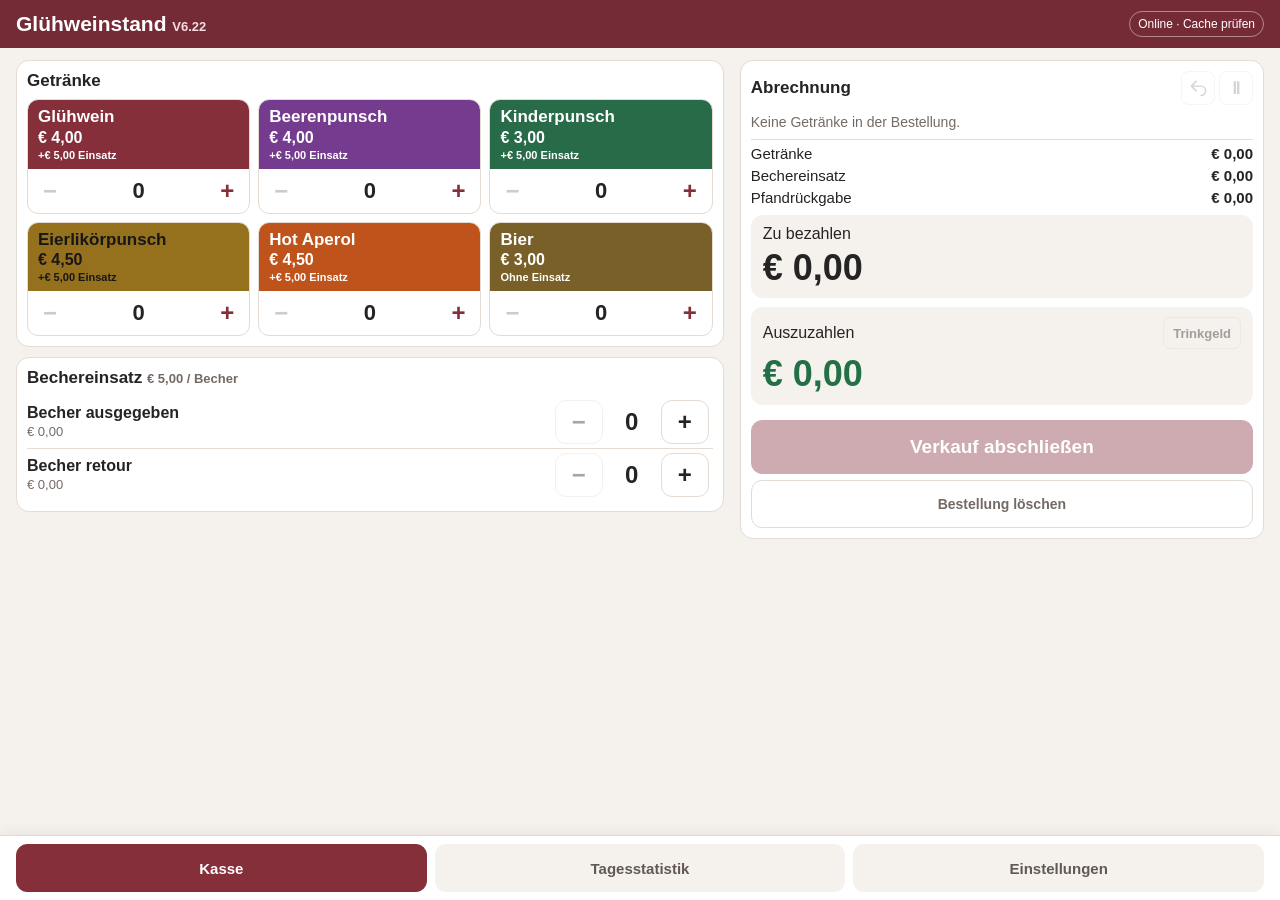
==== commit 8f28be31: "V6.22: Trinkgeld, Aufrunden und Stimmt-so mit Statistik, CSV und Sicherung" ====
--- a/index.html
+++ b/index.html
@@ -176,9 +176,21 @@
 body.night-mode #discard,body.night-mode .undo-small,body.night-mode .mini-tool,body.night-mode .settings-head{color:#e1ddda}
 body.night-mode .drink-controls button:disabled{color:#a4a1a0}body.night-mode .rank-track{background:#4a4a4f}
 body.night-mode .sum,body.night-mode label{color:inherit}
-</style></head><body><header><h1>Glühweinstand <small>V6.21</small></h1><span class="pill" id="offline">Offline-Status</span></header><div id="testBanner" class="hidden">TESTMODUS – keine echten Buchungen<button id="stopTest" type="button">Testmodus beenden</button></div><main>
+/* V6.22: optional tip calculator */
+.tip-heading{display:flex;align-items:center;justify-content:space-between;gap:6px}
+#paymentPane .tip-toggle{min-height:32px;height:32px;padding:3px 9px;margin:0;font-size:13px;border-radius:7px;background:transparent}
+#tipRow{align-items:center;gap:6px}#tipRow>span{flex:1}
+#tipPanel{border-top:1px solid #d8cec8;margin-top:10px;padding-top:8px}
+.tip-modes,.tip-quick{display:flex;margin:4px 0;gap:4px}
+.tip-modes button,.tip-quick button{flex:1;min-width:0;min-height:42px;padding:5px 4px;font-size:14px;margin:0 2px 0 0}
+.tip-modes button[aria-pressed="true"]{background:#852f3b;color:#fff;border-color:#852f3b}
+#tipInput{font-size:17px;padding:9px;min-height:42px}
+#tipPanel .wide{font-size:14px;min-height:42px}
+body.night-mode #tipPanel{border-color:#515157}
+body.night-mode .tip-modes button[aria-pressed="true"]{background:#852f3b;color:#fff}
+</style></head><body><header><h1>Glühweinstand <small>V6.22</small></h1><span class="pill" id="offline">Offline-Status</span></header><div id="testBanner" class="hidden">TESTMODUS – keine echten Buchungen<button id="stopTest" type="button">Testmodus beenden</button></div><main>
 <section id="sale" class="layout"><div id="orderPane"><div class="panel"><h2 class="drinks-heading">Getränke <span id="itemCount" class="item-count"></span></h2><div id="drinks" class="drinks"></div></div><div class="panel"><h2>Bechereinsatz <small id="depositLabel"></small></h2><div class="row"><div class="grow"><b>Becher ausgegeben</b><br><small id="outValue"></small></div><button class="step" id="outMinus" aria-label="Ausgegebene Becher minus">−</button><span class="num" id="out"></span><button class="step" id="outPlus" aria-label="Ausgegebene Becher plus">+</button></div><div class="row"><div class="grow"><b>Becher retour</b><br><small id="backValue"></small></div><button class="step" id="backMinus" aria-label="Retournierte Becher minus">−</button><span class="num" id="back"></span><button class="step" id="backPlus" aria-label="Retournierte Becher plus">+</button></div></div></div>
-<div id="paymentPane"><div class="panel"><button id="backToOrder" class="back-link">‹ Zur Bestellung</button><div class="payment-heading"><h2>Abrechnung</h2><div class="heading-tools"><button id="undoLast" type="button" class="undo-small" aria-label="Letzten Verkauf rückgängig machen" title="Letzten Verkauf rückgängig machen" disabled><svg width="19" height="19" viewBox="0 0 24 24" fill="none" stroke="currentColor" stroke-width="1.8" stroke-linecap="round" stroke-linejoin="round" aria-hidden="true"><path d="M9 5 3 11l6 6M3 11h12a6 6 0 0 1 0 12" transform="translate(0 -2)"/></svg></button><button id="parkOrder" type="button" class="mini-tool" title="Bestellung parken" aria-label="Bestellung parken">Ⅱ</button></div></div><div id="basketDetails" aria-label="Aktuelle Bestellung"></div><div class="sum"><span>Getränke</span><b id="drinkSum"></b></div><div class="sum"><span>Bechereinsatz</span><b id="outSum"></b></div><div class="sum"><span>Pfandrückgabe</span><b id="backSum"></b></div><div class="total"><span id="totalLabel">Zu bezahlen</span><strong id="total"></strong></div><div id="cashArea"><label for="cash">Geld gegeben (€)</label><input id="cash" inputmode="decimal" placeholder="0,00" autocomplete="off"><div class="cashkeys" id="cashkeys"></div><div class="cash-extra"><button class="wide" id="clearCash">Geld löschen</button><button class="wide" id="exact">Passend bezahlt</button></div></div><div class="change" id="changeBox"><span id="changeLabel">Retourgeld</span><strong id="change">–</strong></div><button class="primary wide" id="finish">Verkauf abschließen</button><button class="wide" id="discard">Bestellung löschen</button><div id="status" class="status" role="status"></div></div><div id="parkPanel" class="panel hidden"><h2>Geparkte Bestellungen (<span id="parkCount">0</span>)</h2><p id="parkInfo" class="muted"></p><div id="parkEntries"></div></div></div><div id="checkoutBar"><div><small id="checkoutLabel">Zu bezahlen</small><strong id="checkoutTotal">0,00 €</strong></div></div></section>
+<div id="paymentPane"><div class="panel"><button id="backToOrder" class="back-link">‹ Zur Bestellung</button><div class="payment-heading"><h2>Abrechnung</h2><div class="heading-tools"><button id="undoLast" type="button" class="undo-small" aria-label="Letzten Verkauf rückgängig machen" title="Letzten Verkauf rückgängig machen" disabled><svg width="19" height="19" viewBox="0 0 24 24" fill="none" stroke="currentColor" stroke-width="1.8" stroke-linecap="round" stroke-linejoin="round" aria-hidden="true"><path d="M9 5 3 11l6 6M3 11h12a6 6 0 0 1 0 12" transform="translate(0 -2)"/></svg></button><button id="parkOrder" type="button" class="mini-tool" title="Bestellung parken" aria-label="Bestellung parken">Ⅱ</button></div></div><div id="basketDetails" aria-label="Aktuelle Bestellung"></div><div class="sum"><span>Getränke</span><b id="drinkSum"></b></div><div class="sum"><span>Bechereinsatz</span><b id="outSum"></b></div><div class="sum"><span>Pfandrückgabe</span><b id="backSum"></b></div><div class="sum hidden" id="tipRow"><span>Trinkgeld</span><b id="tipSum"></b><button type="button" id="tipClear" class="basket-minus" aria-label="Trinkgeld entfernen" title="Trinkgeld entfernen">×</button></div><div class="total"><span id="totalLabel">Zu bezahlen</span><strong id="total"></strong></div><div id="cashArea"><label for="cash">Geld gegeben (€)</label><input id="cash" inputmode="decimal" placeholder="0,00" autocomplete="off"><div class="cashkeys" id="cashkeys"></div><div class="cash-extra"><button class="wide" id="clearCash">Geld löschen</button><button class="wide" id="exact">Passend bezahlt</button></div></div><div class="change" id="changeBox"><div class="tip-heading"><span id="changeLabel">Retourgeld</span><button type="button" id="tipToggle" class="tip-toggle" aria-expanded="false" aria-controls="tipPanel">Trinkgeld</button></div><strong id="change">–</strong><div id="tipPanel" class="hidden"><div class="tip-modes"><button type="button" id="tipModeTotal" aria-pressed="true">Aufrunden auf</button><button type="button" id="tipModeAmount" aria-pressed="false">Trinkgeldbetrag</button></div><div id="tipQuick" class="tip-quick"></div><input id="tipInput" inputmode="decimal" autocomplete="off" placeholder="Gesamtbetrag (€)" aria-label="Trinkgeld oder Gesamtbetrag"><p id="tipError" class="error status"></p><button type="button" id="tipApply" class="wide primary">Übernehmen</button><button type="button" id="tipKeep" class="wide">Stimmt so – kein Retourgeld</button></div></div><button class="primary wide" id="finish">Verkauf abschließen</button><button class="wide" id="discard">Bestellung löschen</button><div id="status" class="status" role="status"></div></div><div id="parkPanel" class="panel hidden"><h2>Geparkte Bestellungen (<span id="parkCount">0</span>)</h2><p id="parkInfo" class="muted"></p><div id="parkEntries"></div></div></div><div id="checkoutBar"><div><small id="checkoutLabel">Zu bezahlen</small><strong id="checkoutTotal">0,00 €</strong></div></div></section>
 <section id="stats" class="hidden"><div class="panel"><h2>Tagesstatistik</h2><label for="date">Verkaufstag</label><input type="date" id="date"><div id="metrics" class="metrics" style="margin-top:14px"></div><h3>Verkaufte Getränke</h3><div id="sales"></div><h3 style="margin-top:16px">Topseller</h3><label for="rankBy">Sortieren nach</label><select id="rankBy"><option value="qty">Verkaufte Stückzahl</option><option value="revenue">Getränkeumsatz</option></select><div id="ranking"></div><div id="cupStats" style="margin:14px 0"></div><div class="export"><button id="exportSummary" class="primary">Getränkeliste als CSV</button><button id="exportAll">Einzelne Vorgänge als CSV</button></div><p class="muted">CSV-Dateien sind mit Excel kompatibel (Semikolon, UTF-8). Bitte regelmäßig exportieren; lokale Browserdaten können gelöscht werden.</p><button id="deleteDay" type="button" class="wide" style="color:#a52626;border-color:#cfa6a6">Tagesstatistik löschen</button><div id="deleteConfirm" class="hidden"><p id="deleteQuestion"></p><button id="deleteYes" class="wide" style="background:#a52626;color:white">Endgültig löschen</button><button id="deleteNo" class="wide">Abbrechen</button></div><div id="csvFallbackBox" class="hidden"><p>CSV zum Kopieren (älterer Browser)</p><textarea id="csvFallback" readonly style="width:100%;height:180px"></textarea></div><p id="deleteDayStatus" class="status" role="status" aria-live="polite"></p></div></section>
 <section id="settings" class="hidden"><div class="panel"><h2>Getränke und Preise</h2><label for="device">Gerätename</label><input id="device" maxlength="40" placeholder="Kasse 1" style="font-size:17px"><p class="muted">Änderungen gelten für neue Bestellungen. Bechereinsatz pro Getränk ein- oder ausschalten. Bereits abgeschlossene Verkäufe bleiben unverändert.</p><div class="settings-head"><span>Getränk</span><span>Preis (€)</span><span>Bechereinsatz</span><span></span></div><p class="muted">Mit ↑ / ↓ die Reihenfolge ändern. Unter ⋯ findest du Farben, Aktionen und Ausverkauft.</p><div id="settingsRows"></div><button id="addProduct" class="wide add-product">+ Getränk hinzufügen</button><label for="deposit">Bechereinsatz (€)</label><input id="deposit" inputmode="decimal" style="max-width:160px"><button id="saveSettings" class="primary wide">Einstellungen speichern</button><p id="settingsStatus" class="status" role="status"></p><div class="pref-group"><h3>Geräteeinstellungen</h3><label class="pref-check"><input type="checkbox" id="nightPref">Nachtmodus</label><label class="pref-check"><input type="checkbox" id="cashAddPref">Geldscheintasten addieren</label><label for="cashNotesPref">Geldscheintasten (€; mit Semikolon trennen)</label><input id="cashNotesPref" style="font-size:16px"><label class="pref-check"><input type="checkbox" id="wakePref">Bildschirm eingeschaltet halten</label><p class="muted" id="wakeStatus"></p><button id="savePrefs" class="wide primary">Geräteeinstellungen speichern</button><p id="prefsStatus" class="status"></p><button id="startTest" class="wide">Testmodus starten</button></div><div class="pref-group"><h3>Admin-PIN (optional)</h3><p class="muted">Lokaler Schutz vor versehentlichen Änderungen, keine manipulationssichere Zugriffskontrolle.</p><label for="newPin">Neue vierstellige PIN</label><input type="password" id="newPin" maxlength="4" inputmode="numeric" autocomplete="off"><label for="repeatPin">PIN wiederholen</label><input type="password" id="repeatPin" maxlength="4" inputmode="numeric" autocomplete="off"><button id="savePin" class="wide">PIN speichern</button><button id="removePin" class="wide">PIN deaktivieren</button><p id="pinSettingsStatus" class="status"></p></div><div class="pref-group"><button id="recentToggle" class="wide">Letzte Verkäufe (10) ▾</button><div id="recentSales" class="hidden"></div></div><div style="border-top:1px solid #e4dbd4;margin-top:12px;padding-top:12px"><h3>Globale Vorlage</h3><p id="templateStatus" class="muted" role="status"></p><button id="publishTemplate" type="button" class="primary wide">Als Vorlage speichern</button><button id="reloadTemplate" class="wide" type="button">Vorlage laden</button><div id="publishPanel" class="hidden"><label for="templateToken">GitHub-Zugriffstoken</label><input id="templateToken" type="password" autocomplete="off" autocapitalize="off" spellcheck="false" style="font-size:16px"><label for="rememberToken" style="display:flex;align-items:center;margin:10px 0"><input id="rememberToken" type="checkbox" style="width:22px;height:22px;min-height:0;flex:none;margin:0 9px 0 0">Token auf diesem Gerät merken</label><button id="confirmPublish" type="button" class="primary wide">Vorlage veröffentlichen</button><button id="cancelPublish" type="button" class="wide">Abbrechen</button><p class="muted">Nur bei aktivierter Option wird der Token unverschlüsselt im lokalen Browserspeicher abgelegt. Nur auf einem vertrauenswürdigen Gerät verwenden. Der Token wird niemals in die Vorlagendatei geschrieben. Nur Getränkeliste, Preise, Farben, Reihenfolge, Aktionen und Bechereinsatz werden öffentlich in GitHub gespeichert.</p></div><button id="forgetToken" type="button" class="wide hidden">Gespeicherten Token entfernen</button><p id="tokenStatus" class="muted" role="status"></p><p class="muted">Vorlagen werden ausschließlich manuell gespeichert und geladen. Gerätename und Verkäufe bleiben lokal.</p></div><div style="border-top:1px solid #e4dbd4;margin-top:12px;padding-top:12px"><h3>Datensicherung</h3><button id="backupCreate" class="wide">Datensicherung erstellen</button><button id="backupOpen" class="wide">Datensicherung wiederherstellen</button><div id="backupBox" class="hidden"><label for="backupFile">JSON-Datei auswählen (optional)</label><input id="backupFile" type="file" accept=".json,application/json"><label for="backupText">JSON-Sicherung zum Kopieren oder Einfügen</label><textarea id="backupText" style="width:100%;height:150px;font-size:14px"></textarea><button id="backupRestore" class="primary wide">Wiederherstellen (ersetzt lokale Daten)</button></div><p id="backupStatus" class="status"></p><p class="muted">Sicherung enthält Einstellungen und Verkäufe, aber keinen GitHub-Token. Bitte außerhalb des Geräts aufbewahren.</p></div><p class="muted">Diese App ist ein Bestell- und Abrechnungsrechner, keine Registrierkasse. Die Daten liegen ausschließlich lokal auf diesem Gerät bzw. in diesem Browserprofil.</p></div></section></main><div id="pinOverlay" class="action-overlay hidden"><div class="action-modal" role="dialog" aria-modal="true"><h2>Admin-PIN</h2><input id="pinInput" type="password" maxlength="4" inputmode="numeric" autocomplete="off"><p id="pinError" class="error"></p><button id="pinOK" class="wide primary">Entsperren</button><button id="pinCancel" class="wide">Abbrechen</button></div></div><div id="actionOverlay" class="action-overlay hidden"><div class="action-modal" role="dialog" aria-modal="true" aria-labelledby="actionTitle"><h2 id="actionTitle"></h2><p class="muted">Angebot auswählen</p><div id="actionChoices"></div><button id="actionClose" class="wide">Abbrechen</button></div></div><nav><button data-tab="sale" class="active">Kasse</button><button data-tab="stats">Tagesstatistik</button><button data-tab="settings">Einstellungen</button></nav><script>
 
@@ -248,8 +260,25 @@
 function prefs(){var p=data.prefs||{};return {dark:!!p.dark,addCash:p.addCash!==false,notes:Array.isArray(p.notes)&&p.notes.length?p.notes:[500,1000,2000,5000,10000],wake:!!p.wake};}
 function parked(){return Array.isArray(data.parked)?data.parked:[];}
 function sold(p){return !!(data.soldOut&&data.soldOut[p.id]);}
-function currentDraft(){return {q:copy(q,{}),aq:copy(aq,{}),out:out,back:back,cash:$('cash').value};}
-function assignDraft(d){q=copy(d.q||{},{});aq=copy(d.aq||{},{});out=d.out||0;back=d.back||0;$('cash').value=d.cash||'';}
+
+var tipMode='total';
+function cleanTip(n){return integer(n,0,100000000)?n:0;}
+function closeTip(){toggle($('tipPanel'),'hidden',true);$('tipToggle').setAttribute('aria-expanded','false');$('tipInput').value='';$('tipError').textContent='';}
+function canTip(){return actualOrder()&&baseDue()>0;}
+function updateTip(){if(!canTip()){tip=0;closeTip();}$('tipToggle').disabled=!canTip();toggle($('tipRow'),'hidden',!tip);$('tipSum').textContent=money(tip);if(!$('tipPanel').classList.contains('hidden')){$('tipKeep').disabled=cents($('cash').value)===null||cents($('cash').value)<baseDue();}}
+function setTip(n){if(!canTip()||!integer(n,0,100000000))return false;tip=n;closeTip();render();return true;}
+function tipOptions(){var root=$('tipQuick');clear(root);var base=baseDue(),values=tipMode==='tip'?[100,200,500]:[100,500,1000].map(function(step){return (Math.floor(base/step)+1)*step;});var unique=[];values.forEach(function(n){if(unique.indexOf(n)<0)unique.push(n);});while(unique.length<3)unique.push(unique[unique.length-1]+100);unique.sort(function(a,b){return a-b;});unique.forEach(function(n){var k=el('button',money(n));k.onclick=function(){setTip(tipMode==='total'?n-baseDue():n);};append(root,k);});}
+function selectTipMode(mode){tipMode=mode;$('tipModeTotal').setAttribute('aria-pressed',String(mode==='total'));$('tipModeAmount').setAttribute('aria-pressed',String(mode==='tip'));$('tipInput').placeholder=mode==='total'?'Gesamtbetrag (€)':'Trinkgeldbetrag (€)';$('tipInput').value='';$('tipError').textContent='';tipOptions();}
+$('tipToggle').onclick=function(){if(!canTip())return;if(!$('tipPanel').classList.contains('hidden')){closeTip();return;}selectTipMode('total');toggle($('tipPanel'),'hidden',false);$('tipToggle').setAttribute('aria-expanded','true');updateTip();};
+$('tipModeTotal').onclick=function(){selectTipMode('total');};
+$('tipModeAmount').onclick=function(){selectTipMode('tip');};
+$('tipApply').onclick=function(){var n=cents($('tipInput').value);if(n===null||(tipMode==='total'&&n<baseDue())){$('tipError').textContent=tipMode==='total'?'Gesamtbetrag muss mindestens '+money(baseDue())+' betragen.':'Bitte gültigen Trinkgeldbetrag eingeben.';return;}setTip(tipMode==='total'?n-baseDue():n);};
+$('tipInput').onkeydown=function(e){if(e.keyCode===13){e.preventDefault();$('tipApply').onclick();}};
+$('tipKeep').onclick=function(){var n=cents($('cash').value);if(canTip()&&n!==null&&n>=baseDue())setTip(n-baseDue());};
+$('tipClear').onclick=function(){tip=0;closeTip();render();};
+
+function currentDraft(){return {q:copy(q,{}),aq:copy(aq,{}),out:out,back:back,tip:tip,cash:$('cash').value};}
+function assignDraft(d){q=copy(d.q||{},{});aq=copy(d.aq||{},{});out=d.out||0;back=d.back||0;tip=cleanTip(d.tip);closeTip();$('cash').value=d.cash||'';}
 function configBlocked(){return hasOrder()||parked().length>0||testMode;}
 function renderCashKeys(){var root=$('cashkeys');clear(root);prefs().notes.forEach(function(n){var k=el('button',dec(n).replace(/,00$/,'')+' €');k.onclick=function(){var current=cents($('cash').value);if(prefs().addCash&&current===null&&$('cash').value.trim()){message('Bitte gültigen Geldbetrag eingeben.',true);return;}var amount=prefs().addCash?(current||0)+n:n;if(amount>100000000){message('Geldbetrag zu hoch.',true);return;}$('cash').value=dec(amount);renderCash();};append(root,k);});}
 $('clearCash').onclick=function(){$('cash').value='';renderCash();};
@@ -260,8 +289,8 @@
 function parkedItems(entry){if(Array.isArray(entry.items))return entry.items;var d=entry.draft||{},counts=d.q||{},promos=d.aq||{},products=data.reopened?data.reopened.products:data.products;return products.reduce(function(list,p){var n=counts[p.id]||0,qty=n,revenue=n*p.price,aa=[];actions(p).forEach(function(a){var k=promos[actionKey(p,a)]||0;if(k>0){qty+=k*a.units;revenue+=k*a.price;aa.push(copy(actionCopy(a),{count:k}));}});if(qty>0){var item={id:p.id,name:p.name,price:p.price,qty:qty};if(aa.length){item.normalQty=n;item.promos=aa;item.revenue=revenue;}list.push(item);}return list;},[]);}
 function updatePark(){var n=parked().length;$('parkOrder').disabled=!actualOrder()||!!data.reopened||n>=30;$('parkCount').textContent=String(n);toggle($('parkPanel'),'hidden',!n);toggle($('paymentPane'),'has-parked',!!n);renderPark();}
 $('parkOrder').onclick=function(){if(!actualOrder()||data.reopened||parked().length>=30)return;var d=currentDraft(),entry={id:uid(),at:new Date().toISOString(),time:pad(new Date().getHours())+':'+pad(new Date().getMinutes()),draft:d,total:due(),units:count(),items:saleItems(),deposit:data.deposit};if(!persist(copy(data,{parked:parked().concat([entry]),draft:emptyDraft()}))){message('Parken fehlgeschlagen. Bestellung bleibt offen.',true);return;}reset();message('Bestellung geparkt.');};
-function renderPark(){var root=$('parkEntries');clear(root);parked().forEach(function(p,i){var card=el('div',undefined,'park-card'),head=el('div',undefined,'park-head'),body=el('div',undefined,'park-items'),foot=el('div',undefined,'park-foot'),resume=el('button','▶','mini-tool'),del=el('button','×','mini-tool'),d=p.draft||{},dep=typeof p.deposit==='number'?p.deposit:data.reopened?data.reopened.deposit:data.deposit;append(head,el('b','Bestellung '+(i+1)),el('small',p.time+' Uhr · '+p.units+' Getränke'));basketRows(parkedItems(p),body,false);if(d.out)append(body,el('small',d.out+' × Becher ausgegeben · '+money(d.out*dep)));if(d.back)append(body,el('small',d.back+' × Becher retour · '+money(-d.back*dep)));if(d.cash)append(body,el('small','Geld gegeben: '+money(cents(d.cash)||0)));resume.disabled=hasOrder();resume.setAttribute('aria-label','Bestellung fortsetzen');resume.setAttribute('title','Bestellung fortsetzen');resume.onclick=function(){if(hasOrder())return;var next=copy(data,{parked:parked().filter(function(x){return x.id!==p.id;}),draft:p.draft});if(!persist(next)){message('Fortsetzen fehlgeschlagen.',true);return;}assignDraft(p.draft);render();message('Bestellung fortgesetzt.');};del.setAttribute('aria-label','Geparkte Bestellung verwerfen');del.setAttribute('title','Geparkte Bestellung verwerfen');del.onclick=function(){if(!window.confirm('Geparkte Bestellung '+money(p.total)+' wirklich verwerfen?'))return;if(!persist(copy(data,{parked:parked().filter(function(x){return x.id!==p.id;})}))){message('Löschen fehlgeschlagen.',true);return;}updatePark();};append(foot,el('b',money(p.total),'park-total'),resume,del);append(card,head,body,foot);append(root,card);});$('parkInfo').textContent=hasOrder()?'Zum Fortsetzen zuerst aktuelle Bestellung abschließen oder parken.':'';}
-function renderRecent(){var root=$('recentSales');clear(root);var list=data.history.slice(-10).reverse();if(!list.length){append(root,el('p','Keine abgeschlossenen Verkäufe.','muted'));return;}list.forEach(function(t){var row=el('div',undefined,'recent-row'),b=el('button',(t.date||'')+' · '+(t.localTime||'')+' · '+money(t.total),'wide'),detail=el('div',undefined,'recent-detail hidden');b.onclick=function(){var show=detail.classList.contains('hidden');toggle(detail,'hidden',!show);b.setAttribute('aria-expanded',String(show));};b.setAttribute('aria-expanded','false');t.items.forEach(function(p){var r=el('div',undefined,'sum');append(r,el('span',lineDescription(p)),el('b',money(lineRevenue(p))));append(detail,r);});[['Bechereinsatz',money(t.out*t.deposit)],['Pfandrückgabe',money(-t.back*t.deposit)],['Geld gegeben',money(t.cash)],[t.total<0?'Auszahlung':'Retourgeld',money(t.change)]].forEach(function(v){var r=el('div',undefined,'sum');append(r,el('span',v[0]),el('b',v[1]));append(detail,r);});append(row,b,detail);append(root,row);});}
+function renderPark(){var root=$('parkEntries');clear(root);parked().forEach(function(p,i){var card=el('div',undefined,'park-card'),head=el('div',undefined,'park-head'),body=el('div',undefined,'park-items'),foot=el('div',undefined,'park-foot'),resume=el('button','▶','mini-tool'),del=el('button','×','mini-tool'),d=p.draft||{},dep=typeof p.deposit==='number'?p.deposit:data.reopened?data.reopened.deposit:data.deposit;append(head,el('b','Bestellung '+(i+1)),el('small',p.time+' Uhr · '+p.units+' Getränke'));basketRows(parkedItems(p),body,false);if(d.out)append(body,el('small',d.out+' × Becher ausgegeben · '+money(d.out*dep)));if(d.back)append(body,el('small',d.back+' × Becher retour · '+money(-d.back*dep)));if(d.tip)append(body,el('small','Trinkgeld: '+money(d.tip)));if(d.cash)append(body,el('small','Geld gegeben: '+money(cents(d.cash)||0)));resume.disabled=hasOrder();resume.setAttribute('aria-label','Bestellung fortsetzen');resume.setAttribute('title','Bestellung fortsetzen');resume.onclick=function(){if(hasOrder())return;var next=copy(data,{parked:parked().filter(function(x){return x.id!==p.id;}),draft:p.draft});if(!persist(next)){message('Fortsetzen fehlgeschlagen.',true);return;}assignDraft(p.draft);render();message('Bestellung fortgesetzt.');};del.setAttribute('aria-label','Geparkte Bestellung verwerfen');del.setAttribute('title','Geparkte Bestellung verwerfen');del.onclick=function(){if(!window.confirm('Geparkte Bestellung '+money(p.total)+' wirklich verwerfen?'))return;if(!persist(copy(data,{parked:parked().filter(function(x){return x.id!==p.id;})}))){message('Löschen fehlgeschlagen.',true);return;}updatePark();};append(foot,el('b',money(p.total),'park-total'),resume,del);append(card,head,body,foot);append(root,card);});$('parkInfo').textContent=hasOrder()?'Zum Fortsetzen zuerst aktuelle Bestellung abschließen oder parken.':'';}
+function renderRecent(){var root=$('recentSales');clear(root);var list=data.history.slice(-10).reverse();if(!list.length){append(root,el('p','Keine abgeschlossenen Verkäufe.','muted'));return;}list.forEach(function(t){var row=el('div',undefined,'recent-row'),b=el('button',(t.date||'')+' · '+(t.localTime||'')+' · '+money(t.total),'wide'),detail=el('div',undefined,'recent-detail hidden');b.onclick=function(){var show=detail.classList.contains('hidden');toggle(detail,'hidden',!show);b.setAttribute('aria-expanded',String(show));};b.setAttribute('aria-expanded','false');t.items.forEach(function(p){var r=el('div',undefined,'sum');append(r,el('span',lineDescription(p)),el('b',money(lineRevenue(p))));append(detail,r);});[['Bechereinsatz',money(t.out*t.deposit)],['Pfandrückgabe',money(-t.back*t.deposit)],['Trinkgeld',money(t.tip||0)],['Geld gegeben',money(t.cash)],[t.total<0?'Auszahlung':'Retourgeld',money(t.change)]].forEach(function(v){var r=el('div',undefined,'sum');append(r,el('span',v[0]),el('b',v[1]));append(detail,r);});append(row,b,detail);append(root,row);});}
 $('recentToggle').onclick=function(){var open=$('recentSales').classList.contains('hidden');toggle($('recentSales'),'hidden',!open);if(open)renderRecent();};
 function hashPin(pin,salt){var s=salt+'|'+pin,h=2166136261;for(var i=0;i<s.length;i++){h^=s.charCodeAt(i);h=(h+(h<<1)+(h<<4)+(h<<7)+(h<<8)+(h<<24))>>>0;}return h.toString(16);}
 function gate(fn){if(!data.adminPin||testMode){fn();return;}pinCallback=fn;$('pinInput').value='';$('pinError').textContent='';toggle($('pinOverlay'),'hidden',false);$('pinInput').focus();}
@@ -279,12 +308,12 @@
 function loadPrefsForm(){var p=prefs();$('nightPref').checked=p.dark;$('cashAddPref').checked=p.addCash;$('cashNotesPref').value=p.notes.map(function(n){return dec(n).replace(/,00$/,'');}).join('; ');$('wakePref').checked=p.wake;$('prefsStatus').textContent='';$('newPin').value='';$('repeatPin').value='';$('removePin').disabled=!data.adminPin;$('pinSettingsStatus').textContent=data.adminPin?'PIN aktiv.':'PIN deaktiviert.';toggle($('recentSales'),'hidden',true);clear($('recentSales'));refreshWake();}
 $('nightPref').onchange=function(){if(testMode||templateBusy){$('nightPref').checked=prefs().dark;return;}var next=copy(prefs(),{dark:$('nightPref').checked});if(!persist(copy(data,{prefs:next}))){$('nightPref').checked=prefs().dark;$('prefsStatus').textContent='Nachtmodus konnte nicht gespeichert werden.';return;}applyTheme();$('prefsStatus').textContent='Nachtmodus '+(next.dark?'aktiviert':'deaktiviert')+' und gespeichert.';};
 $('savePrefs').onclick=function(){if(testMode||templateBusy)return;var a=$('cashNotesPref').value.split(';').map(function(s){return cents(s.trim());});if(!a.length||a.length>10||a.some(function(n,i){return n===null||n<=0||a.indexOf(n)!==i;})){$('prefsStatus').textContent='1–10 verschiedene positive Beträge mit Semikolon trennen.';return;}if(!persist(copy(data,{prefs:{dark:$('nightPref').checked,addCash:$('cashAddPref').checked,notes:a,wake:$('wakePref').checked}}))){$('prefsStatus').textContent='Speichern fehlgeschlagen.';return;}applyTheme();renderCashKeys();refreshWake();$('prefsStatus').textContent='Geräteeinstellungen gespeichert.';};
-function switchTab(tab){for(var j=0;j<nav.length;j++)toggle(nav[j],'active',nav[j].getAttribute('data-tab')===tab);['sale','stats','settings'].forEach(function(id){toggle($(id),'hidden',id!==tab);});if(tab==='stats')stat();closeActions();closePin();if(tab==='settings')settings();else{settingsUnlocked=false;clearTokenForm();toggle($('publishPanel'),'hidden',true);}refreshWake();window.scrollTo(0,0);}
+function switchTab(tab){for(var j=0;j<nav.length;j++)toggle(nav[j],'active',nav[j].getAttribute('data-tab')===tab);['sale','stats','settings'].forEach(function(id){toggle($(id),'hidden',id!==tab);});if(tab==='stats')stat();closeActions();closeTip();closePin();if(tab==='settings')settings();else{settingsUnlocked=false;clearTokenForm();toggle($('publishPanel'),'hidden',true);}refreshWake();window.scrollTo(0,0);}
 $('startTest').onclick=function(){if(configBlocked()||templateBusy){$('prefsStatus').textContent='Zuerst alle offenen und geparkten Bestellungen beenden.';return;}if(!window.confirm('Testmodus starten? Testverkäufe werden nicht gespeichert.'))return;realData=data;data=JSON.parse(JSON.stringify(data));data.history=[];data.draft=emptyDraft();data.parked=[];data.reopened=null;testMode=true;assignDraft(data.draft);toggle($('testBanner'),'hidden',false);switchTab('sale');render();};
 $('stopTest').onclick=function(){if(!testMode||!window.confirm('Testmodus beenden? Alle Testbestellungen werden verworfen.'))return;data=realData;realData=null;testMode=false;assignDraft(data.draft||emptyDraft());toggle($('testBanner'),'hidden',true);switchTab('sale');applyTheme();renderCashKeys();render();message('Testmodus beendet.');};
 
 try{var raw=localStorage.getItem(KEY);if(raw){var parsed=JSON.parse(raw);if(!Array.isArray(parsed.products)||!Array.isArray(parsed.history)||typeof parsed.deposit!=='number')throw new Error('invalid');data=parsed;}if(!data.palette18){data.products=newColors(data.products);if(data.reopened&&Array.isArray(data.reopened.products))data.reopened.products=newColors(data.reopened.products);data.palette18=true;}data.products=data.products.map(function(p){return copy(p,{hasDeposit:p.hasDeposit!==false,color:colorValue(p.color),actions:actions(p)});});if(!data.reopened&&!parked().length)data.products=migrateActions(data.products,data.draft);data.version=4;persist(data);}catch(e){storageOK=false;}
-var draft=data.draft||{},q=draft.q||{},aq=draft.aq||{},out=draft.out||0,back=draft.back||0;$('cash').value=draft.cash||'';
+var draft=data.draft||{},q=draft.q||{},aq=draft.aq||{},out=draft.out||0,back=draft.back||0,tip=cleanTip(draft.tip);$('cash').value=draft.cash||'';
 function dec(n){return (n/100).toFixed(2).replace('.',',');}
 function money(n){return (n<0?'-':'')+'€ '+dec(Math.abs(n));}
 function cents(v){var x=String(v).trim().replace(',','.');if(!/^\d+(\.\d{0,2})?$/.test(x))return null;var n=Math.round(Number(x)*100);return isFinite(n)&&n<=100000000?n:null;}
@@ -293,33 +322,34 @@
 function uid(){return String(new Date().getTime())+'-'+Math.random().toString(36).slice(2)+'-'+Math.random().toString(36).slice(2);}
 function count(){return data.products.reduce(function(s,p){return s+productCount(p);},0);}
 function subtotal(){return data.products.reduce(function(s,p){return s+(q[p.id]||0)*p.price+actionTotals(p).revenue;},0);}
-function due(){return subtotal()+(out-back)*data.deposit;}
+function baseDue(){return subtotal()+(out-back)*data.deposit;}
+function due(){var base=baseDue();return base+(base>0?tip:0);}
 function hasOrder(){return actualOrder()||!!data.reopened;}
 function el(tag,t,cls){var e=document.createElement(tag);if(t!==undefined)e.textContent=t;if(cls)e.className=cls;if(tag==='button')e.type='button';return e;}
 function append(e){for(var i=1;i<arguments.length;i++)e.appendChild(arguments[i]);}
 function clear(e){while(e.firstChild)e.removeChild(e.firstChild);}
 function toggle(e,c,on){if(on)e.classList.add(c);else e.classList.remove(c);}
 function message(s,error){$('status').textContent=s;toggle($('status'),'error',!!error);}
-function reset(){q={};aq={};out=0;back=0;closeActions();var migrated=parked().length?data.products:migrateActions(data.products,null);if(migrated!==data.products)persist(copy(data,{products:migrated}));$('cash').value='';render();}
+function reset(){q={};aq={};out=0;back=0;tip=0;closeTip();closeActions();var migrated=parked().length?data.products:migrateActions(data.products,null);if(migrated!==data.products)persist(copy(data,{products:migrated}));$('cash').value='';render();}
 function add(p){if(sold(p))return;q[p.id]=(q[p.id]||0)+1;if(p.hasDeposit)out++;message('');render();}
 function remove(p){if(!q[p.id]){var list=actions(p);for(var i=list.length-1;i>=0;i--)if(actionCount(p,list[i])){removeAction(p,list[i]);break;}return;}q[p.id]--;if(p.hasDeposit)out=Math.max(0,out-1);render();}
-function render(){var grid=$('drinks');clear(grid);$('itemCount').textContent=count()?count()+' Stk.':'';
+function render(){updateTip();var grid=$('drinks');clear(grid);$('itemCount').textContent=count()?count()+' Stk.':'';
 data.products.forEach(function(p){var tile=el('div',undefined,'drink-tile'),amount=productCount(p),b=el('button',undefined,'drink'),controls=el('div',undefined,'drink-controls'),minus=el('button','−','step'),plus=el('button','+','step');b.setAttribute('aria-label',p.name+' hinzufügen');append(b,el('strong',p.name),el('span',money(p.price),'drink-price'),el('small',p.hasDeposit?'+'+money(data.deposit)+' Einsatz':'Ohne Einsatz'));paintDrink(b,p);if(sold(p)){b.disabled=true;plus.disabled=true;tile.classList.add('sold-out');b.getElementsByTagName('small')[0].textContent='AUSVERKAUFT';}b.onclick=function(){add(p);};minus.disabled=!amount;minus.onclick=function(){remove(p);};plus.onclick=function(){add(p);};append(controls,minus,el('span',String(amount),'num'),plus);toggle(tile,'selected',amount>0);append(tile,b,controls);attachActionMenu(tile,b,p);append(grid,tile);});
-renderBasket();var d=due();$('depositLabel').textContent=money(data.deposit)+' / Becher';$('out').textContent=out;$('back').textContent=back;$('outValue').textContent=money(out*data.deposit);$('backValue').textContent=money(-back*data.deposit);$('outMinus').disabled=!out;$('backMinus').disabled=!back;$('drinkSum').textContent=money(subtotal());$('outSum').textContent=money(out*data.deposit);$('backSum').textContent=money(-back*data.deposit);$('totalLabel').textContent=d<0?'Pfand auszuzahlen':'Zu bezahlen';$('total').textContent=money(Math.abs(d));$('checkoutTotal').textContent=money(Math.abs(d));$('checkoutLabel').textContent=d<0?'Auszuzahlen':'Zu bezahlen';toggle($('cashArea'),'hidden',d<=0);$('finish').textContent=testMode?'Testverkauf abschließen':d<0?'Pfandrückgabe abschließen':'Verkauf abschließen';renderCash();}
-function renderCash(){var d=due(),received=cents($('cash').value),c=received===null?null:received-d,label='Retourgeld',value='–',bad=false;if(d<=0){label='Auszuzahlen';value=money(-d);}else if(c!==null){label=c<0?'Noch zu bezahlen':'Retourgeld';value=money(Math.abs(c));bad=c<0;}else if($('cash').value.trim()){label='Ungültiger Geldbetrag';bad=true;}
+renderBasket();var d=due();if(!$('tipPanel').classList.contains('hidden'))tipOptions();$('depositLabel').textContent=money(data.deposit)+' / Becher';$('out').textContent=out;$('back').textContent=back;$('outValue').textContent=money(out*data.deposit);$('backValue').textContent=money(-back*data.deposit);$('outMinus').disabled=!out;$('backMinus').disabled=!back;$('drinkSum').textContent=money(subtotal());$('outSum').textContent=money(out*data.deposit);$('backSum').textContent=money(-back*data.deposit);$('totalLabel').textContent=d<0?'Pfand auszuzahlen':tip?'Zu bezahlen inkl. Trinkgeld':'Zu bezahlen';$('total').textContent=money(Math.abs(d));$('checkoutTotal').textContent=money(Math.abs(d));$('checkoutLabel').textContent=d<0?'Auszuzahlen':tip?'Zu bezahlen inkl. Trinkgeld':'Zu bezahlen';toggle($('cashArea'),'hidden',d<=0);$('finish').textContent=testMode?'Testverkauf abschließen':d<0?'Pfandrückgabe abschließen':'Verkauf abschließen';renderCash();}
+function renderCash(){updateTip();var d=due(),received=cents($('cash').value),c=received===null?null:received-d,label='Retourgeld',value='–',bad=false;if(d<=0){label='Auszuzahlen';value=money(-d);}else if(c!==null){label=c<0?'Noch zu bezahlen':'Retourgeld';value=money(Math.abs(c));bad=c<0;}else if($('cash').value.trim()){label='Ungültiger Geldbetrag';bad=true;}
 $('changeLabel').textContent=label;$('change').textContent=value;toggle($('changeBox'),'bad',bad);
-$('finish').disabled=!actualOrder()||(d>0&&(received===null||received<d));updateUndoButton();updatePark();if(!persist(copy(data,{draft:{q:copy(q,{}),aq:copy(aq,{}),out:out,back:back,cash:$('cash').value}}))){message('Lokale Speicherung fehlgeschlagen.',true);$('offline').textContent='Speicherfehler';$('finish').disabled=true;}}
+$('finish').disabled=!actualOrder()||(d>0&&(received===null||received<d));updateUndoButton();updatePark();if(!persist(copy(data,{draft:{q:copy(q,{}),aq:copy(aq,{}),out:out,back:back,tip:tip,cash:$('cash').value}}))){message('Lokale Speicherung fehlgeschlagen.',true);$('offline').textContent='Speicherfehler';$('finish').disabled=true;}}
 $('outMinus').onclick=function(){out=Math.max(0,out-1);render();};$('outPlus').onclick=function(){out++;render();};$('backMinus').onclick=function(){back=Math.max(0,back-1);render();};$('backPlus').onclick=function(){back++;render();};$('cash').oninput=renderCash;
 renderCashKeys();
 $('exact').onclick=function(){$('cash').value=dec(Math.max(0,due()));renderCash();};
 $('discard').onclick=function(){if(!hasOrder()||window.confirm('Aktuelle Bestellung wirklich verwerfen?')){if(data.reopened&&!persist(restoreCatalog(copy(data,{draft:emptyDraft()})))){message('Löschen fehlgeschlagen.',true);return;}reset();message('');window.scrollTo(0,0);}};
-$('finish').onclick=function(){if($('finish').disabled)return;var now=new Date(),d=due(),tx={device:data.device||'Kasse 1',id:uid(),date:today(),timestamp:now.toISOString(),localTime:pad(now.getHours())+':'+pad(now.getMinutes())+':'+pad(now.getSeconds()),items:saleItems(),drinkSum:subtotal(),out:out,back:back,deposit:data.deposit,total:d,cash:d>0?cents($('cash').value):0,change:d>0?cents($('cash').value)-d:Math.max(0,-d)};
+$('finish').onclick=function(){if($('finish').disabled)return;var now=new Date(),d=due(),tx={device:data.device||'Kasse 1',id:uid(),date:today(),timestamp:now.toISOString(),localTime:pad(now.getHours())+':'+pad(now.getMinutes())+':'+pad(now.getSeconds()),items:saleItems(),drinkSum:subtotal(),out:out,back:back,deposit:data.deposit,tip:tip,total:d,cash:d>0?cents($('cash').value):0,change:d>0?cents($('cash').value)-d:Math.max(0,-d)};
 if(data.reopened){var previous=data.reopened.transaction;tx.id=previous.id;tx.date=previous.date;tx.timestamp=previous.timestamp;tx.localTime=previous.localTime;tx.device=previous.device||tx.device;}if(!persist(restoreCatalog(copy(data,{history:data.history.concat([tx]),draft:emptyDraft()})))){message('Speichern fehlgeschlagen. Bestellung bleibt offen.',true);return;}reset();window.scrollTo(0,0);message(testMode?'Testverkauf abgeschlossen – nicht gespeichert.':'Vorgang gespeichert. Bereit für die nächste Bestellung.');};
 function selected(){return data.history.filter(function(t){return t.date===$('date').value;});}
 function aggregate(txs){var a=[];function row(n){for(var i=0;i<a.length;i++)if(a[i].name===n)return a[i];var r={name:n,qty:0,revenue:0};a.push(r);return r;}data.products.forEach(function(p){row(p.name);});txs.forEach(function(t){t.items.forEach(function(p){var r=row(p.name);r.qty+=p.qty;r.revenue+=lineRevenue(p);});});return a;}
 var pending=null;
 function cancelDelete(){pending=null;toggle($('deleteConfirm'),'hidden',true);}
-function stat(){cancelDelete();var txs=selected(),a=aggregate(txs),sum=function(k){return txs.reduce(function(s,t){return s+(t[k]||0);},0);},cups=sum('out'),backs=sum('back');$('deleteDay').disabled=!txs.length;updateUndoButton();rankSales(a);$('deleteDayStatus').textContent='';clear($('metrics'));[['Getränke verkauft',a.reduce(function(s,p){return s+p.qty;},0)],['Getränkeumsatz',money(sum('drinkSum'))],['Bargeld netto',money(sum('total'))]].forEach(function(v){var m=el('div',undefined,'metric');append(m,el('small',v[0]),el('strong',String(v[1])));append($('metrics'),m);});clear($('sales'));a.forEach(function(p){var r=el('div',undefined,'row');append(r,el('span',p.name,'grow'),el('b',p.qty+' Stk.'),el('span',money(p.revenue)));append($('sales'),r);});clear($('cupStats'));[['Abgeschlossene Vorgänge',txs.length],['Becher ausgegeben',cups],['Becher retour',backs],['Becher netto an diesem Tag',cups-backs],['Bechereinsatz netto',money(sum('total')-sum('drinkSum'))]].forEach(function(v){var r=el('div',undefined,'sum');append(r,el('span',v[0]),el('b',String(v[1])));append($('cupStats'),r);});}
+function stat(){cancelDelete();var txs=selected(),a=aggregate(txs),sum=function(k){return txs.reduce(function(s,t){return s+(t[k]||0);},0);},cups=sum('out'),backs=sum('back');$('deleteDay').disabled=!txs.length;updateUndoButton();rankSales(a);$('deleteDayStatus').textContent='';clear($('metrics'));[['Getränke verkauft',a.reduce(function(s,p){return s+p.qty;},0)],['Getränkeumsatz',money(sum('drinkSum'))],['Bargeld netto',money(sum('total'))]].forEach(function(v){var m=el('div',undefined,'metric');append(m,el('small',v[0]),el('strong',String(v[1])));append($('metrics'),m);});clear($('sales'));a.forEach(function(p){var r=el('div',undefined,'row');append(r,el('span',p.name,'grow'),el('b',p.qty+' Stk.'),el('span',money(p.revenue)));append($('sales'),r);});clear($('cupStats'));[['Abgeschlossene Vorgänge',txs.length],['Becher ausgegeben',cups],['Becher retour',backs],['Becher netto an diesem Tag',cups-backs],['Bechereinsatz netto',money(sum('total')-sum('drinkSum')-sum('tip'))],['Trinkgeld',money(sum('tip'))]].forEach(function(v){var r=el('div',undefined,'sum');append(r,el('span',v[0]),el('b',String(v[1])));append($('cupStats'),r);});}
 $('date').value=today();$('date').onchange=stat;
 $('deleteDay').onclick=function(){if(!selected().length)return;gate(function(){pending=$('date').value;$('deleteQuestion').textContent='Alle '+selected().length+' Vorgänge vom '+pending.split('-').reverse().join('.')+' endgültig löschen? Vorher bei Bedarf CSV exportieren.';toggle($('deleteConfirm'),'hidden',false);});};
 $('deleteNo').onclick=cancelDelete;
@@ -327,8 +357,8 @@
 function cell(v){var s=String(v==null?'':v);if(/^[=+@\-]/.test(s)&&!/^[-+]?\d+(,\d+)?$/.test(s))s="'"+s;return '"'+s.replace(/"/g,'""')+'"';}
 function download(rows,name){var csv='\ufeff'+rows.map(function(r){return r.map(cell).join(';');}).join('\r\n'),a=el('a'),U=window.URL||window.webkitURL;try{if(!U||!('download' in a))throw new Error('fallback');var url=U.createObjectURL(new Blob([csv],{type:'text/csv;charset=utf-8'}));a.href=url;a.download=name;append(document.body,a);a.click();a.parentNode.removeChild(a);setTimeout(function(){U.revokeObjectURL(url);},30000);}catch(e){$('csvFallback').value=csv;toggle($('csvFallbackBox'),'hidden',false);$('csvFallback').focus();$('csvFallback').select();}}
 function filename(prefix){return prefix+'_'+$('date').value+'_'+(data.device||'Kasse 1').replace(/[^\w-]/g,'_')+'.csv';}
-$('exportSummary').onclick=function(){var rows=[['Datum','Gerät','Getränk','Anzahl','Getränkeumsatz EUR']];aggregate(selected()).forEach(function(p){rows.push([$('date').value,data.device||'Kasse 1',p.name,p.qty,dec(p.revenue)]);});download(rows,filename('Getraenke'));};
-$('exportAll').onclick=function(){var rows=[['Datum','Gerät','Uhrzeit','Vorgang-ID','Getränke','Getränkeumsatz EUR','Becher ausgegeben','Becher retour','Pfand je Becher EUR','Bargeld netto EUR','Erhalten EUR','Retourgeld/Auszahlung EUR']];selected().forEach(function(t){rows.push([t.date,t.device||data.device||'Kasse 1',t.localTime,t.id,t.items.map(function(p){return lineDescription(p);}).join(' / '),dec(t.drinkSum),t.out,t.back,dec(t.deposit),dec(t.total),dec(t.cash),dec(t.change)]);});download(rows,filename('Vorgaenge'));};
+$('exportSummary').onclick=function(){var rows=[['Datum','Gerät','Getränk','Anzahl','Getränkeumsatz EUR','Trinkgeld EUR']];aggregate(selected()).forEach(function(p){rows.push([$('date').value,data.device||'Kasse 1',p.name,p.qty,dec(p.revenue),'']);});var tips=selected().reduce(function(s,t){return s+(t.tip||0);},0);rows.push([$('date').value,data.device||'Kasse 1','Trinkgeld','','',dec(tips)]);download(rows,filename('Getraenke'));};
+$('exportAll').onclick=function(){var rows=[['Datum','Gerät','Uhrzeit','Vorgang-ID','Getränke','Getränkeumsatz EUR','Becher ausgegeben','Becher retour','Pfand je Becher EUR','Bargeld netto EUR','Erhalten EUR','Retourgeld/Auszahlung EUR','Trinkgeld EUR']];selected().forEach(function(t){rows.push([t.date,t.device||data.device||'Kasse 1',t.localTime,t.id,t.items.map(function(p){return lineDescription(p);}).join(' / '),dec(t.drinkSum),t.out,t.back,dec(t.deposit),dec(t.total),dec(t.cash),dec(t.change),dec(t.tip||0)]);});download(rows,filename('Vorgaenge'));};
 
 function settingsRow(p){var r=el('div',undefined,'settings-row'),main=el('div',undefined,'settings-main'),n=el('input'),v=el('input'),b=el('button',undefined,'deposit-toggle'),m=el('button','Getränk löschen','delete-product'),tools=el('div',undefined,'settings-tools'),up=el('button','↑','order-arrow'),down=el('button','↓','order-arrow'),sw=el('button','Farbe','color-button'),editor=el('div',undefined,'color-editor hidden'),hex=el('input'),picker=el('input'),rgb=el('div',undefined,'rgb-controls'),sliders=[],c=colorValue(p.color);
 r.setAttribute('data-product-id',p.id);n.className='product-name-input';n.value=p.name;n.placeholder='Getränkename';n.maxLength=40;v.value=p.price===null?'':dec(p.price);v.placeholder='0,00';v.setAttribute('inputmode','decimal');
@@ -375,7 +405,7 @@
 
 
 function actualOrder(){return count()>0||out>0||back>0;}
-function emptyDraft(){return {q:{},aq:{},out:0,back:0,cash:''};}
+function emptyDraft(){return {q:{},aq:{},out:0,back:0,tip:0,cash:''};}
 function lastSale(){return data.history.length?data.history[data.history.length-1]:null;}
 function undoAvailable(){return !hasOrder()&&!!lastSale();}
 function updateUndoButton(){var b=$('undoLast'),last=lastSale();b.disabled=!undoAvailable();b.title=hasOrder()?'Zuerst offene Bestellung beenden':last?'Letzten Verkauf rückgängig machen · '+money(last.total):'Kein abgeschlossener Verkauf vorhanden';}
@@ -383,24 +413,24 @@
 function undoSale(){if(!undoAvailable())return;var t=lastSale();if(!window.confirm('Letzten Vorgang vom '+t.date+' '+(t.localTime||'')+' ('+money(t.total)+') wieder als offene Bestellung herstellen? Die Statistik wird korrigiert.'))return;
 var old=originalConfig(),products=data.products.slice(),counts={},promocounts={},i,j;
 for(i=0;i<t.items.length;i++){var item=t.items[i],found=-1;for(j=0;j<products.length;j++)if(products[j].id===item.id){found=j;break;}var p={id:item.id,name:item.name,price:item.price,hasDeposit:item.hasDeposit!==false,color:colorValue(item.color||(found>=0?products[found].color:null)),actions:found>=0?actions(products[found]).slice():[]};if(Array.isArray(item.promos)){item.promos.forEach(function(a){p.actions=p.actions.filter(function(x){return x.id!==a.id;});p.actions.push(actionCopy(a));promocounts[actionKey(p,a)]=a.count;});}if(found>=0)products[found]=p;else products.push(p);counts[p.id]=Array.isArray(item.promos)?item.normalQty:item.qty;}
-var d={q:counts,aq:promocounts,out:t.out,back:t.back,cash:t.total>0?dec(t.cash):''};
+var d={q:counts,aq:promocounts,out:t.out,back:t.back,tip:cleanTip(t.tip),cash:t.total>0?dec(t.cash):''};
 var next=copy(data,{products:products,deposit:t.deposit,history:data.history.slice(0,-1),draft:d,reopened:{products:old.products,deposit:old.deposit,transaction:t}});
-if(!persist(next)){message('Rückgängig fehlgeschlagen. Daten unverändert.',true);return;}q=d.q;aq=d.aq;out=d.out;back=d.back;$('cash').value=d.cash;render();message('Letzter Vorgang wieder geöffnet – ursprüngliche Preise.');}
+if(!persist(next)){message('Rückgängig fehlgeschlagen. Daten unverändert.',true);return;}assignDraft(d);render();message('Letzter Vorgang wieder geöffnet – ursprüngliche Preise.');}
 $('undoLast').onclick=undoSale;
 function restoreCatalog(next){if(data.reopened){next.products=data.reopened.products;next.deposit=data.reopened.deposit;next.reopened=null;}return next;}
 function rankSales(a){var sorted=a.filter(function(p){return p.qty>0;}).sort(function(a,b){return $('rankBy').value==='revenue'?b.revenue-a.revenue||b.qty-a.qty:b.qty-a.qty||b.revenue-a.revenue;});var root=$('ranking');clear(root);if(!sorted.length){append(root,el('p','Noch keine Getränke verkauft.','muted'));return;}var revenue=$('rankBy').value==='revenue',max=revenue?sorted[0].revenue:sorted[0].qty;sorted.forEach(function(p,i){var box=el('div',undefined,'rank-item'),r=el('div',undefined,'rank-line'),track=el('div',undefined,'rank-track'),bar=el('div',undefined,'rank-fill');append(r,el('span',String(i+1)+'. '+p.name,'grow'),el('b',p.qty+' Stk.'),el('span',money(p.revenue)));bar.style.width=(max?Math.max(0,(revenue?p.revenue:p.qty)/max*100):0)+'%';append(track,bar);append(box,r,track);append(root,box);});}
 $('rankBy').onchange=stat;
 function integer(n,min,max){return typeof n==='number'&&isFinite(n)&&Math.floor(n)===n&&n>=min&&n<=max;}
 function safeText(s,max){return typeof s==='string'&&s.length<=max;}
-function checkedHistory(list){if(!Array.isArray(list)||list.length>100000)throw Error('Ungültige Verkaufsliste');var ids={};return list.map(function(t){if(!t||!safeText(t.id,200)||!t.id||Object.prototype.hasOwnProperty.call(ids,t.id)||!safeText(t.date,10)||!/^\d{4}-\d{2}-\d{2}$/.test(t.date)||!Array.isArray(t.items)||t.items.length>100||!integer(t.out,0,10000000)||!integer(t.back,0,10000000)||!integer(t.deposit,0,100000000)||!integer(t.drinkSum,0,9007199254740991)||!integer(t.total,-9007199254740991,9007199254740991)||!integer(t.cash,0,9007199254740991)||!integer(t.change,0,9007199254740991))throw Error('Ungültiger Verkauf');ids[t.id]=true;var itemIds={},sum=0;var items=t.items.map(function(p){if(!p||!safeText(p.id,101)||!/^g[\w-]{1,100}$/.test(p.id)||Object.prototype.hasOwnProperty.call(itemIds,p.id)||!safeText(p.name,40)||!p.name.trim()||!integer(p.qty,1,10000000)||!integer(p.price,0,100000000))throw Error('Ungültige Verkaufsposition');itemIds[p.id]=true;var line=validatedSaleItem(p);sum+=lineRevenue(line);return line;});if(sum!==t.drinkSum||sum+(t.out-t.back)*t.deposit!==t.total||(t.total>0?(t.cash<t.total||t.change!==t.cash-t.total):(t.cash!==0||t.change!==-t.total)))throw Error('Verkaufsbeträge stimmen nicht überein');return {id:t.id,date:t.date,timestamp:safeText(t.timestamp,50)?t.timestamp:'',localTime:safeText(t.localTime,20)?t.localTime:'',device:safeText(t.device,40)?t.device:'Kasse 1',items:items,drinkSum:t.drinkSum,out:t.out,back:t.back,deposit:t.deposit,total:t.total,cash:t.cash,change:t.change};});}
+function checkedHistory(list){if(!Array.isArray(list)||list.length>100000)throw Error('Ungültige Verkaufsliste');var ids={};return list.map(function(t){if(!t||!safeText(t.id,200)||!t.id||Object.prototype.hasOwnProperty.call(ids,t.id)||!safeText(t.date,10)||!/^\d{4}-\d{2}-\d{2}$/.test(t.date)||!Array.isArray(t.items)||t.items.length>100||!integer(t.out,0,10000000)||!integer(t.back,0,10000000)||!integer(t.deposit,0,100000000)||!integer(t.drinkSum,0,9007199254740991)||!integer(t.total,-9007199254740991,9007199254740991)||!integer(t.cash,0,9007199254740991)||!integer(t.change,0,9007199254740991))throw Error('Ungültiger Verkauf');ids[t.id]=true;var itemIds={},sum=0;var items=t.items.map(function(p){if(!p||!safeText(p.id,101)||!/^g[\w-]{1,100}$/.test(p.id)||Object.prototype.hasOwnProperty.call(itemIds,p.id)||!safeText(p.name,40)||!p.name.trim()||!integer(p.qty,1,10000000)||!integer(p.price,0,100000000))throw Error('Ungültige Verkaufsposition');itemIds[p.id]=true;var line=validatedSaleItem(p);sum+=lineRevenue(line);return line;});var gratuity=t.tip===undefined?0:t.tip,base=sum+(t.out-t.back)*t.deposit;if(!integer(gratuity,0,100000000)||(gratuity>0&&base<=0)||sum!==t.drinkSum||base+gratuity!==t.total||(t.total>0?(t.cash<t.total||t.change!==t.cash-t.total):(t.cash!==0||t.change!==-t.total)))throw Error('Verkaufsbeträge stimmen nicht überein');return {id:t.id,date:t.date,timestamp:safeText(t.timestamp,50)?t.timestamp:'',localTime:safeText(t.localTime,20)?t.localTime:'',device:safeText(t.device,40)?t.device:'Kasse 1',items:items,drinkSum:t.drinkSum,out:t.out,back:t.back,deposit:t.deposit,tip:gratuity,total:t.total,cash:t.cash,change:t.change};});}
 function backupStatus(s){$('backupStatus').textContent=s;}
-function createBackup(){if(templateBusy||configBlocked()){backupStatus('Bitte zuerst die offene Bestellung abschließen oder verwerfen.');return;}if(!saveLocalSettings()){backupStatus('Bitte zuerst gültige Einstellungen eingeben.');return;}var payload={format:'gluehweinstand-backup',schema:1,createdAt:new Date().toISOString(),device:data.device||'Kasse 1',products:templateValue(data.products,data.deposit).products,deposit:data.deposit,prefs:prefs(),soldOut:data.soldOut||{},history:data.history.map(function(t){return {id:t.id,date:t.date,timestamp:t.timestamp,localTime:t.localTime,device:t.device,items:t.items.map(copySaleItem),drinkSum:t.drinkSum,out:t.out,back:t.back,deposit:t.deposit,total:t.total,cash:t.cash,change:t.change};})};var str=JSON.stringify(payload,null,2),a=el('a'),U=window.URL||window.webkitURL;$('backupText').value=str;toggle($('backupBox'),'hidden',false);
+function createBackup(){if(templateBusy||configBlocked()){backupStatus('Bitte zuerst die offene Bestellung abschließen oder verwerfen.');return;}if(!saveLocalSettings()){backupStatus('Bitte zuerst gültige Einstellungen eingeben.');return;}var payload={format:'gluehweinstand-backup',schema:1,createdAt:new Date().toISOString(),device:data.device||'Kasse 1',products:templateValue(data.products,data.deposit).products,deposit:data.deposit,prefs:prefs(),soldOut:data.soldOut||{},history:data.history.map(function(t){return {id:t.id,date:t.date,timestamp:t.timestamp,localTime:t.localTime,device:t.device,items:t.items.map(copySaleItem),drinkSum:t.drinkSum,out:t.out,back:t.back,deposit:t.deposit,tip:t.tip||0,total:t.total,cash:t.cash,change:t.change};})};var str=JSON.stringify(payload,null,2),a=el('a'),U=window.URL||window.webkitURL;$('backupText').value=str;toggle($('backupBox'),'hidden',false);
 try{if(/OS 10_/.test(navigator.userAgent)||!U||!('download' in a))throw Error('fallback');var url=U.createObjectURL(new Blob([str],{type:'application/json;charset=utf-8'}));a.href=url;a.download='Gluehweinstand_Backup_'+today()+'_'+(data.device||'Kasse').replace(/[^\w-]/g,'_')+'.json';append(document.body,a);a.click();a.parentNode.removeChild(a);setTimeout(function(){U.revokeObjectURL(url);},30000);backupStatus('Datensicherung erstellt. JSON-Datei sicher aufbewahren.');}catch(e){backupStatus('Datensicherung im Textfeld erstellt. Gesamten Text kopieren und sicher außerhalb der App speichern.');}}
 $('backupCreate').onclick=createBackup;
 $('backupOpen').onclick=function(){toggle($('backupBox'),'hidden',false);backupStatus('JSON-Datei auswählen oder Sicherungstext einfügen.');};
 $('backupFile').onchange=function(){var f=this.files&&this.files[0];if(!f)return;if(f.size>20000000){backupStatus('Datei zu groß (max. 20 MB).');return;}var reader=new FileReader();reader.onload=function(){$('backupText').value=String(reader.result);backupStatus('Datei eingelesen. Wiederherstellen zum Bestätigen.');};reader.onerror=function(){backupStatus('Datei konnte nicht gelesen werden.');};reader.readAsText(f);};
 $('backupRestore').onclick=function(){if(templateBusy||configBlocked()){backupStatus('Bitte zuerst die offene Bestellung abschließen oder verwerfen.');return;}var text=$('backupText').value;if(text.length>20000000){backupStatus('Sicherung zu groß (max. 20 MB).');return;}var obj,config,history;try{obj=JSON.parse(text);if(!obj||obj.format!=='gluehweinstand-backup'||obj.schema!==1||!safeText(obj.device,40))throw Error('Unbekanntes Sicherungsformat');config=validTemplate({schema:1,products:obj.products,deposit:obj.deposit});history=checkedHistory(obj.history);}catch(e){backupStatus('Wiederherstellung abgebrochen: '+e.message);return;}if(!window.confirm('Datensicherung mit '+history.length+' Vorgängen wiederherstellen? Die aktuellen '+data.history.length+' Vorgänge, Getränke, Preise und der Gerätename werden ersetzt. Vorher bei Bedarf eine Sicherung erstellen.'))return;
-var next=copy(data,{products:config.products,deposit:config.deposit,device:obj.device||'Kasse 1',history:history,draft:emptyDraft(),parked:[],reopened:null,soldOut:obj.soldOut&&typeof obj.soldOut==='object'?obj.soldOut:{},prefs:obj.prefs&&typeof obj.prefs==='object'?{dark:!!obj.prefs.dark,addCash:obj.prefs.addCash!==false,wake:!!obj.prefs.wake,notes:Array.isArray(obj.prefs.notes)&&obj.prefs.notes.length<=10&&obj.prefs.notes.length>0&&obj.prefs.notes.every(function(n,i,a){return integer(n,1,100000000)&&a.indexOf(n)===i;})?obj.prefs.notes:[500,1000,2000,5000,10000]}:prefs(),templateSha:null,templatePending:true});if(!persist(next)){backupStatus('Speichern fehlgeschlagen. Bisherige Daten bleiben erhalten.');return;}q={};aq={};out=0;back=0;$('cash').value='';applyTheme();renderCashKeys();render();settings();backupStatus('Datensicherung wiederhergestellt: '+history.length+' Vorgänge.');};
+var next=copy(data,{products:config.products,deposit:config.deposit,device:obj.device||'Kasse 1',history:history,draft:emptyDraft(),parked:[],reopened:null,soldOut:obj.soldOut&&typeof obj.soldOut==='object'?obj.soldOut:{},prefs:obj.prefs&&typeof obj.prefs==='object'?{dark:!!obj.prefs.dark,addCash:obj.prefs.addCash!==false,wake:!!obj.prefs.wake,notes:Array.isArray(obj.prefs.notes)&&obj.prefs.notes.length<=10&&obj.prefs.notes.length>0&&obj.prefs.notes.every(function(n,i,a){return integer(n,1,100000000)&&a.indexOf(n)===i;})?obj.prefs.notes:[500,1000,2000,5000,10000]}:prefs(),templateSha:null,templatePending:true});if(!persist(next)){backupStatus('Speichern fehlgeschlagen. Bisherige Daten bleiben erhalten.');return;}assignDraft(emptyDraft());applyTheme();renderCashKeys();render();settings();backupStatus('Datensicherung wiederhergestellt: '+history.length+' Vorgänge.');};
 
 var nav=document.querySelectorAll('nav button');for(var i=0;i<nav.length;i++){nav[i].onclick=function(){var tab=this.getAttribute('data-tab');if(templateBusy)return;if(tab==='settings'){if(testMode){message('Testmodus zuerst beenden.');return;}if(settingsUnlocked){switchTab(tab);return;}gate(function(){settingsUnlocked=true;switchTab(tab);});}else switchTab(tab);};}
 $('backToOrder').onclick=function(){window.scrollTo(0,0);};
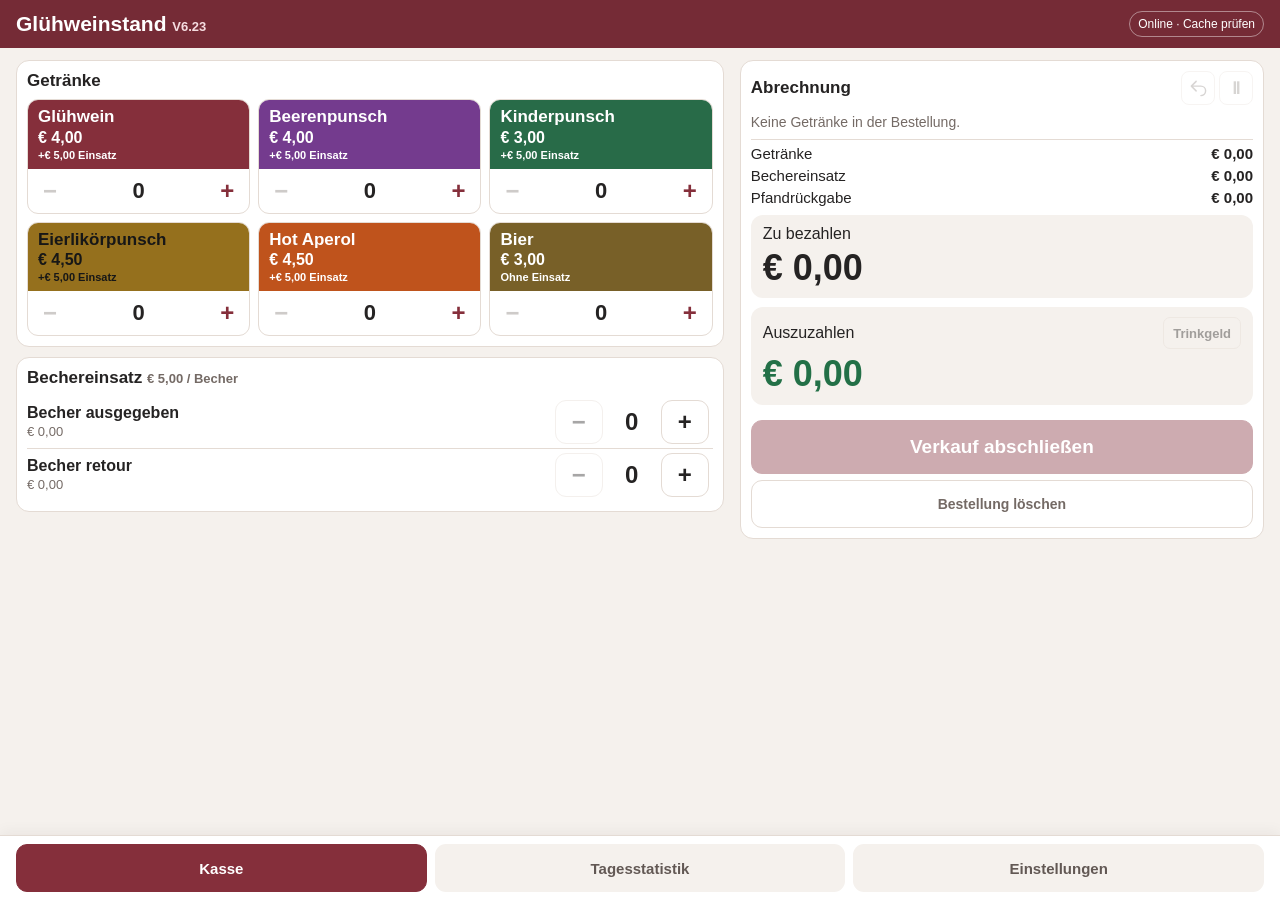
==== commit 2b84973e: "V6.23: separate Handy-Version mit zweispaltigem Raster und getrenntem Offline-Cache" ====
--- a/index.html
+++ b/index.html
@@ -188,7 +188,18 @@
 #tipPanel .wide{font-size:14px;min-height:42px}
 body.night-mode #tipPanel{border-color:#515157}
 body.night-mode .tip-modes button[aria-pressed="true"]{background:#852f3b;color:#fff}
-</style></head><body><header><h1>Glühweinstand <small>V6.22</small></h1><span class="pill" id="offline">Offline-Status</span></header><div id="testBanner" class="hidden">TESTMODUS – keine echten Buchungen<button id="stopTest" type="button">Testmodus beenden</button></div><main>
+@media(max-width:767px){
+/* V6.23: explicit grid sizing without legacy flex widths or margins. */
+#sale .drinks{display:grid;grid-template-columns:repeat(2,minmax(0,1fr));gap:8px;margin:0;width:100%}
+#sale .drink-tile{display:grid;grid-template-rows:1fr auto;width:auto;min-width:0;margin:0}
+#sale .drink{width:100%;min-width:0;display:flex;flex-direction:column;align-items:flex-start;justify-content:center}
+#sale .drink strong{max-width:100%;overflow-wrap:break-word;white-space:normal}
+#sale .drink-controls{display:grid;grid-template-columns:44px minmax(0,1fr) 44px;padding:0}
+#sale .drink-controls button{width:44px;min-width:44px;min-height:44px;height:44px;margin:0}
+#sale .drink-controls .num{min-width:0;text-align:center}
+}
+@media(min-width:601px) and (max-width:767px){#sale .drinks{grid-template-columns:repeat(3,minmax(0,1fr))}}
+</style></head><body><header><h1>Glühweinstand <small>V6.23</small></h1><span class="pill" id="offline">Offline-Status</span></header><div id="testBanner" class="hidden">TESTMODUS – keine echten Buchungen<button id="stopTest" type="button">Testmodus beenden</button></div><main>
 <section id="sale" class="layout"><div id="orderPane"><div class="panel"><h2 class="drinks-heading">Getränke <span id="itemCount" class="item-count"></span></h2><div id="drinks" class="drinks"></div></div><div class="panel"><h2>Bechereinsatz <small id="depositLabel"></small></h2><div class="row"><div class="grow"><b>Becher ausgegeben</b><br><small id="outValue"></small></div><button class="step" id="outMinus" aria-label="Ausgegebene Becher minus">−</button><span class="num" id="out"></span><button class="step" id="outPlus" aria-label="Ausgegebene Becher plus">+</button></div><div class="row"><div class="grow"><b>Becher retour</b><br><small id="backValue"></small></div><button class="step" id="backMinus" aria-label="Retournierte Becher minus">−</button><span class="num" id="back"></span><button class="step" id="backPlus" aria-label="Retournierte Becher plus">+</button></div></div></div>
 <div id="paymentPane"><div class="panel"><button id="backToOrder" class="back-link">‹ Zur Bestellung</button><div class="payment-heading"><h2>Abrechnung</h2><div class="heading-tools"><button id="undoLast" type="button" class="undo-small" aria-label="Letzten Verkauf rückgängig machen" title="Letzten Verkauf rückgängig machen" disabled><svg width="19" height="19" viewBox="0 0 24 24" fill="none" stroke="currentColor" stroke-width="1.8" stroke-linecap="round" stroke-linejoin="round" aria-hidden="true"><path d="M9 5 3 11l6 6M3 11h12a6 6 0 0 1 0 12" transform="translate(0 -2)"/></svg></button><button id="parkOrder" type="button" class="mini-tool" title="Bestellung parken" aria-label="Bestellung parken">Ⅱ</button></div></div><div id="basketDetails" aria-label="Aktuelle Bestellung"></div><div class="sum"><span>Getränke</span><b id="drinkSum"></b></div><div class="sum"><span>Bechereinsatz</span><b id="outSum"></b></div><div class="sum"><span>Pfandrückgabe</span><b id="backSum"></b></div><div class="sum hidden" id="tipRow"><span>Trinkgeld</span><b id="tipSum"></b><button type="button" id="tipClear" class="basket-minus" aria-label="Trinkgeld entfernen" title="Trinkgeld entfernen">×</button></div><div class="total"><span id="totalLabel">Zu bezahlen</span><strong id="total"></strong></div><div id="cashArea"><label for="cash">Geld gegeben (€)</label><input id="cash" inputmode="decimal" placeholder="0,00" autocomplete="off"><div class="cashkeys" id="cashkeys"></div><div class="cash-extra"><button class="wide" id="clearCash">Geld löschen</button><button class="wide" id="exact">Passend bezahlt</button></div></div><div class="change" id="changeBox"><div class="tip-heading"><span id="changeLabel">Retourgeld</span><button type="button" id="tipToggle" class="tip-toggle" aria-expanded="false" aria-controls="tipPanel">Trinkgeld</button></div><strong id="change">–</strong><div id="tipPanel" class="hidden"><div class="tip-modes"><button type="button" id="tipModeTotal" aria-pressed="true">Aufrunden auf</button><button type="button" id="tipModeAmount" aria-pressed="false">Trinkgeldbetrag</button></div><div id="tipQuick" class="tip-quick"></div><input id="tipInput" inputmode="decimal" autocomplete="off" placeholder="Gesamtbetrag (€)" aria-label="Trinkgeld oder Gesamtbetrag"><p id="tipError" class="error status"></p><button type="button" id="tipApply" class="wide primary">Übernehmen</button><button type="button" id="tipKeep" class="wide">Stimmt so – kein Retourgeld</button></div></div><button class="primary wide" id="finish">Verkauf abschließen</button><button class="wide" id="discard">Bestellung löschen</button><div id="status" class="status" role="status"></div></div><div id="parkPanel" class="panel hidden"><h2>Geparkte Bestellungen (<span id="parkCount">0</span>)</h2><p id="parkInfo" class="muted"></p><div id="parkEntries"></div></div></div><div id="checkoutBar"><div><small id="checkoutLabel">Zu bezahlen</small><strong id="checkoutTotal">0,00 €</strong></div></div></section>
 <section id="stats" class="hidden"><div class="panel"><h2>Tagesstatistik</h2><label for="date">Verkaufstag</label><input type="date" id="date"><div id="metrics" class="metrics" style="margin-top:14px"></div><h3>Verkaufte Getränke</h3><div id="sales"></div><h3 style="margin-top:16px">Topseller</h3><label for="rankBy">Sortieren nach</label><select id="rankBy"><option value="qty">Verkaufte Stückzahl</option><option value="revenue">Getränkeumsatz</option></select><div id="ranking"></div><div id="cupStats" style="margin:14px 0"></div><div class="export"><button id="exportSummary" class="primary">Getränkeliste als CSV</button><button id="exportAll">Einzelne Vorgänge als CSV</button></div><p class="muted">CSV-Dateien sind mit Excel kompatibel (Semikolon, UTF-8). Bitte regelmäßig exportieren; lokale Browserdaten können gelöscht werden.</p><button id="deleteDay" type="button" class="wide" style="color:#a52626;border-color:#cfa6a6">Tagesstatistik löschen</button><div id="deleteConfirm" class="hidden"><p id="deleteQuestion"></p><button id="deleteYes" class="wide" style="background:#a52626;color:white">Endgültig löschen</button><button id="deleteNo" class="wide">Abbrechen</button></div><div id="csvFallbackBox" class="hidden"><p>CSV zum Kopieren (älterer Browser)</p><textarea id="csvFallback" readonly style="width:100%;height:180px"></textarea></div><p id="deleteDayStatus" class="status" role="status" aria-live="polite"></p></div></section>
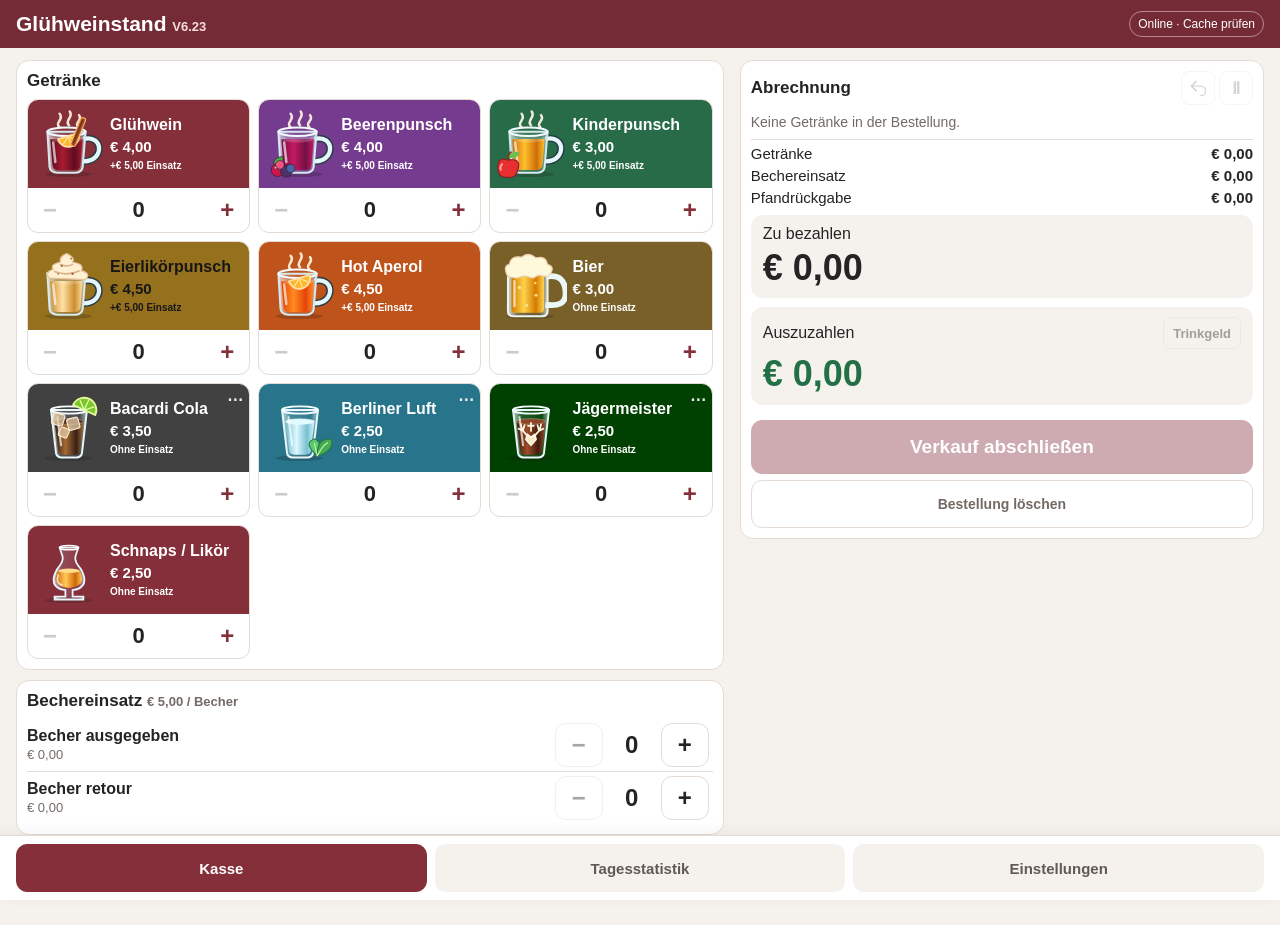
==== commit de8861f2: "V6.24: zehn eindeutige Offline-Getraenkeillustrationen, aktuelle Vorlage als Standard; V6.23 als Rue" ====
--- a/index.html
+++ b/index.html
@@ -189,7 +189,7 @@
 body.night-mode #tipPanel{border-color:#515157}
 body.night-mode .tip-modes button[aria-pressed="true"]{background:#852f3b;color:#fff}
 @media(max-width:767px){
-/* V6.23: explicit grid sizing without legacy flex widths or margins. */
+/* V6.24: explicit grid sizing without legacy flex widths or margins. */
 #sale .drinks{display:grid;grid-template-columns:repeat(2,minmax(0,1fr));gap:8px;margin:0;width:100%}
 #sale .drink-tile{display:grid;grid-template-rows:1fr auto;width:auto;min-width:0;margin:0}
 #sale .drink{width:100%;min-width:0;display:flex;flex-direction:column;align-items:flex-start;justify-content:center}
@@ -199,6 +199,18 @@
 #sale .drink-controls .num{min-width:0;text-align:center}
 }
 @media(min-width:601px) and (max-width:767px){#sale .drinks{grid-template-columns:repeat(3,minmax(0,1fr))}}
+
+/* V6.24: embedded, single-drink illustrations; no extra network requests. */
+#sale .drink.pictured{position:relative;min-height:84px;padding-left:68px;padding-right:6px;box-sizing:border-box;text-align:left}
+#sale .drink-tile.has-actions .drink.pictured{padding-right:21px}
+#sale .drink-picture{display:block;position:absolute;left:4px;top:50%;width:61px;height:72px;margin:0;transform:translateY(-50%);pointer-events:none;-webkit-user-select:none;user-select:none}
+#sale .drink.pictured strong{display:block;max-width:100%;font-size:15px;line-height:1.13;white-space:normal;overflow-wrap:break-word;word-wrap:break-word}
+#sale .drink.pictured .drink-price{display:block;margin:2px 0 0;font-size:15px;line-height:1.15}
+#sale .drink.pictured small{display:block;font-size:10px;line-height:1.2;margin:2px 0 0;white-space:normal}
+#sale .sold-out .drink-picture{opacity:.42;filter:grayscale(1)}
+@media(min-width:1000px){#sale .drink.pictured{padding-left:82px;min-height:88px}#sale .drink-picture{width:72px;height:76px;left:5px}#sale .drink.pictured strong{font-size:16px}}
+@media(max-width:600px){#sale .drink.pictured,body.mobile-layout #sale .drink.pictured{min-height:90px;padding-left:56px;padding-right:5px}#sale .drink-tile.has-actions .drink.pictured,body.mobile-layout #sale .drink-tile.has-actions .drink.pictured{padding-right:19px}#sale .drink-picture{width:51px;height:65px;left:2px}#sale .drink.pictured strong,body.mobile-layout #sale .drink.pictured strong{font-size:14px}#sale .drink.pictured .drink-price,body.mobile-layout #sale .drink.pictured .drink-price{font-size:14px}#sale .drink.pictured small{font-size:10px}}
+@media(max-width:360px){#sale .drink.pictured,body.mobile-layout #sale .drink.pictured{padding-left:47px}#sale .drink-picture{width:43px;height:57px}#sale .drink.pictured strong,body.mobile-layout #sale .drink.pictured strong{font-size:13px}}
 </style></head><body><header><h1>Glühweinstand <small>V6.23</small></h1><span class="pill" id="offline">Offline-Status</span></header><div id="testBanner" class="hidden">TESTMODUS – keine echten Buchungen<button id="stopTest" type="button">Testmodus beenden</button></div><main>
 <section id="sale" class="layout"><div id="orderPane"><div class="panel"><h2 class="drinks-heading">Getränke <span id="itemCount" class="item-count"></span></h2><div id="drinks" class="drinks"></div></div><div class="panel"><h2>Bechereinsatz <small id="depositLabel"></small></h2><div class="row"><div class="grow"><b>Becher ausgegeben</b><br><small id="outValue"></small></div><button class="step" id="outMinus" aria-label="Ausgegebene Becher minus">−</button><span class="num" id="out"></span><button class="step" id="outPlus" aria-label="Ausgegebene Becher plus">+</button></div><div class="row"><div class="grow"><b>Becher retour</b><br><small id="backValue"></small></div><button class="step" id="backMinus" aria-label="Retournierte Becher minus">−</button><span class="num" id="back"></span><button class="step" id="backPlus" aria-label="Retournierte Becher plus">+</button></div></div></div>
 <div id="paymentPane"><div class="panel"><button id="backToOrder" class="back-link">‹ Zur Bestellung</button><div class="payment-heading"><h2>Abrechnung</h2><div class="heading-tools"><button id="undoLast" type="button" class="undo-small" aria-label="Letzten Verkauf rückgängig machen" title="Letzten Verkauf rückgängig machen" disabled><svg width="19" height="19" viewBox="0 0 24 24" fill="none" stroke="currentColor" stroke-width="1.8" stroke-linecap="round" stroke-linejoin="round" aria-hidden="true"><path d="M9 5 3 11l6 6M3 11h12a6 6 0 0 1 0 12" transform="translate(0 -2)"/></svg></button><button id="parkOrder" type="button" class="mini-tool" title="Bestellung parken" aria-label="Bestellung parken">Ⅱ</button></div></div><div id="basketDetails" aria-label="Aktuelle Bestellung"></div><div class="sum"><span>Getränke</span><b id="drinkSum"></b></div><div class="sum"><span>Bechereinsatz</span><b id="outSum"></b></div><div class="sum"><span>Pfandrückgabe</span><b id="backSum"></b></div><div class="sum hidden" id="tipRow"><span>Trinkgeld</span><b id="tipSum"></b><button type="button" id="tipClear" class="basket-minus" aria-label="Trinkgeld entfernen" title="Trinkgeld entfernen">×</button></div><div class="total"><span id="totalLabel">Zu bezahlen</span><strong id="total"></strong></div><div id="cashArea"><label for="cash">Geld gegeben (€)</label><input id="cash" inputmode="decimal" placeholder="0,00" autocomplete="off"><div class="cashkeys" id="cashkeys"></div><div class="cash-extra"><button class="wide" id="clearCash">Geld löschen</button><button class="wide" id="exact">Passend bezahlt</button></div></div><div class="change" id="changeBox"><div class="tip-heading"><span id="changeLabel">Retourgeld</span><button type="button" id="tipToggle" class="tip-toggle" aria-expanded="false" aria-controls="tipPanel">Trinkgeld</button></div><strong id="change">–</strong><div id="tipPanel" class="hidden"><div class="tip-modes"><button type="button" id="tipModeTotal" aria-pressed="true">Aufrunden auf</button><button type="button" id="tipModeAmount" aria-pressed="false">Trinkgeldbetrag</button></div><div id="tipQuick" class="tip-quick"></div><input id="tipInput" inputmode="decimal" autocomplete="off" placeholder="Gesamtbetrag (€)" aria-label="Trinkgeld oder Gesamtbetrag"><p id="tipError" class="error status"></p><button type="button" id="tipApply" class="wide primary">Übernehmen</button><button type="button" id="tipKeep" class="wide">Stimmt so – kein Retourgeld</button></div></div><button class="primary wide" id="finish">Verkauf abschließen</button><button class="wide" id="discard">Bestellung löschen</button><div id="status" class="status" role="status"></div></div><div id="parkPanel" class="panel hidden"><h2>Geparkte Bestellungen (<span id="parkCount">0</span>)</h2><p id="parkInfo" class="muted"></p><div id="parkEntries"></div></div></div><div id="checkoutBar"><div><small id="checkoutLabel">Zu bezahlen</small><strong id="checkoutTotal">0,00 €</strong></div></div></section>
@@ -208,11 +220,13 @@
 (function(){
 'use strict';
 var $=function(id){return document.getElementById(id);}, KEY='gluehweinstand.demo.v2';
-var defaults=[{id:'g1',name:'Glühwein',price:400},{id:'g2',name:'Beerenpunsch',price:400},{id:'g3',name:'Kinderpunsch',price:300},{id:'g4',name:'Eierlikörpunsch',price:450},{id:'g5',name:'Hot Aperol',price:450},{id:'g6',name:'Bier',price:300,hasDeposit:false}];
+var defaults=[{"id":"g1","name":"Glühwein","price":400,"hasDeposit":true,"color":"#852f3b","actions":[]},{"id":"g2","name":"Beerenpunsch","price":400,"hasDeposit":true,"color":"#743b8e","actions":[]},{"id":"g3","name":"Kinderpunsch","price":300,"hasDeposit":true,"color":"#286b48","actions":[]},{"id":"g4","name":"Eierlikörpunsch","price":450,"hasDeposit":true,"color":"#95701d","actions":[]},{"id":"g5","name":"Hot Aperol","price":450,"hasDeposit":true,"color":"#bf531c","actions":[]},{"id":"g6","name":"Bier","price":300,"hasDeposit":false,"color":"#786028","actions":[]},{"id":"g-1795673829314-f7u9apshfhs-ouwdopihoh","name":"Bacardi Cola","price":350,"hasDeposit":false,"color":"#414141","actions":[{"id":"a-1795685328707-vr93pmiy0gc-gprxpj7e4ev","name":"10+1","units":11,"price":3500,"cups":0}]},{"id":"g-1795673842235-qxlxbkjlhme-4cgc86911z3","name":"Berliner Luft","price":250,"hasDeposit":false,"color":"#28748a","actions":[{"id":"a-legacy-10plus1","name":"10+1 Aktion","units":11,"price":1250,"cups":0}]},{"id":"g-1795681489569-s7wsdouj9r-ixfzgmql2o","name":"Jägermeister","price":250,"hasDeposit":false,"color":"#004000","actions":[{"id":"a-1795681499643-ug37elgpj6j-y85gqx74k18","name":"10+1","units":11,"price":1250,"cups":0}]},{"id":"g-1795697336120-b4se6a4l55q-sfw9495hccf","name":"Schnaps / Likör","price":250,"hasDeposit":false,"color":"#852f3b","actions":[]}];
 var data={products:defaults,deposit:500,history:[],version:4},storageOK=true;
 
 function colorValue(c){return typeof c==='string'&&/^#[0-9a-f]{6}$/i.test(c)?c.toLowerCase():'#852f3b';}
 function colorText(c){c=colorValue(c);var r=parseInt(c.slice(1,3),16),g=parseInt(c.slice(3,5),16),b=parseInt(c.slice(5,7),16);function l(n){n=n/255;return n<=0.04045?n/12.92:Math.pow((n+0.055)/1.055,2.4);}return .2126*l(r)+.7152*l(g)+.0722*l(b)>.179?'#171717':'#ffffff';}
+var drinkIcons={"glühwein":"data:image/svg+xml;charset=utf-8,%3Csvg%20xmlns%3D%22http%3A%2F%2Fwww.w3.org%2F2000%2Fsvg%22%20viewBox%3D%220%200%20100%20100%22%3E%3Cdefs%3E%3ClinearGradient%20id%3D%22l%22%20x1%3D%220%22%20x2%3D%221%22%20y1%3D%220%22%20y2%3D%220%22%3E%3Cstop%20stop-color%3D%22%235d0c20%22%2F%3E%3Cstop%20offset%3D%22.38%22%20stop-color%3D%22%23a91c30%22%2F%3E%3Cstop%20offset%3D%22.75%22%20stop-color%3D%22%235d0c20%22%2F%3E%3Cstop%20offset%3D%221%22%20stop-color%3D%22%23a91c30%22%2F%3E%3C%2FlinearGradient%3E%3ClinearGradient%20id%3D%22g%22%20x1%3D%220%22%20x2%3D%221%22%3E%3Cstop%20stop-color%3D%22%23f8ffff%22%20stop-opacity%3D%22.75%22%2F%3E%3Cstop%20offset%3D%22.25%22%20stop-color%3D%22%23e4faff%22%20stop-opacity%3D%22.15%22%2F%3E%3Cstop%20offset%3D%22.8%22%20stop-color%3D%22%23fff%22%20stop-opacity%3D%22.05%22%2F%3E%3Cstop%20offset%3D%221%22%20stop-color%3D%22%23d7f5ff%22%20stop-opacity%3D%22.65%22%2F%3E%3C%2FlinearGradient%3E%3C%2Fdefs%3E%3Cellipse%20cx%3D%2249%22%20cy%3D%2292%22%20rx%3D%2233%22%20ry%3D%224%22%20fill%3D%22%23171717%22%20opacity%3D%22.22%22%2F%3E%3Cg%20fill%3D%22none%22%20stroke%3D%22%23fff5df%22%20stroke-width%3D%223.5%22%20stroke-linecap%3D%22round%22%20opacity%3D%22.93%22%3E%3Cpath%20d%3D%22M37%2027c-8-7%207-11%200-19M50%2024c-7-7%207-11%201-19M63%2027c-7-7%207-10%201-17%22%2F%3E%3C%2Fg%3E%3Cpath%20d%3D%22M70%2043c29-7%2029%2032%200%2031%22%20fill%3D%22none%22%20stroke%3D%22%23263c43%22%20stroke-width%3D%2210%22%2F%3E%3Cpath%20d%3D%22M70%2043c29-7%2029%2032%200%2031%22%20fill%3D%22none%22%20stroke%3D%22%23e5f7fc%22%20stroke-width%3D%226%22%2F%3E%3Cpath%20d%3D%22M20%2033h53l-4%2049q-1%207-10%208H34q-10-1-11-8Z%22%20fill%3D%22url(%23g)%22%20stroke%3D%22%23d7e9ef%22%20stroke-width%3D%222.8%22%2F%3E%3Cpath%20d%3D%22M24%2043h45l-3%2036q-1%207-8%207H35q-7%200-8-7Z%22%20fill%3D%22url(%23l)%22%2F%3E%3Cellipse%20cx%3D%2246.5%22%20cy%3D%2243%22%20rx%3D%2222.5%22%20ry%3D%225%22%20fill%3D%22%23fff%22%20opacity%3D%22.19%22%2F%3E%3Cellipse%20cx%3D%2246.5%22%20cy%3D%2233%22%20rx%3D%2226.5%22%20ry%3D%226%22%20fill%3D%22none%22%20stroke%3D%22%23f1fbff%22%20stroke-width%3D%222.8%22%2F%3E%3Cg%20transform%3D%22translate(49%2039)%20rotate(-17)%22%3E%3Cpath%20d%3D%22M-15%200a15%2015%200%200%200%2030%200Z%22%20fill%3D%22%23ffb628%22%20stroke%3D%22%23ffe0a2%22%20stroke-width%3D%222.5%22%2F%3E%3Cpath%20d%3D%22M0%200v13M0%200l-10%209M0%200l10%209%22%20stroke%3D%22%23ffe3a2%22%20stroke-width%3D%221.8%22%2F%3E%3C%2Fg%3E%3Cg%20transform%3D%22rotate(22%2061%2039)%22%3E%3Crect%20x%3D%2257%22%20y%3D%2212%22%20width%3D%227%22%20height%3D%2242%22%20rx%3D%223%22%20fill%3D%22%239e4b20%22%20stroke%3D%22%23f6ad61%22%20stroke-width%3D%221.7%22%2F%3E%3Cpath%20d%3D%22M60%2015v35%22%20stroke%3D%22%23602f17%22%20stroke-width%3D%221.4%22%2F%3E%3C%2Fg%3E%3Cpath%20d%3D%22M28%2048l3%2027%22%20stroke%3D%22%23fff%22%20opacity%3D%22.65%22%20stroke-width%3D%223.5%22%20stroke-linecap%3D%22round%22%2F%3E%3C%2Fsvg%3E","beerenpunsch":"data:image/svg+xml;charset=utf-8,%3Csvg%20xmlns%3D%22http%3A%2F%2Fwww.w3.org%2F2000%2Fsvg%22%20viewBox%3D%220%200%20100%20100%22%3E%3Cdefs%3E%3ClinearGradient%20id%3D%22l%22%20x1%3D%220%22%20x2%3D%221%22%20y1%3D%220%22%20y2%3D%220%22%3E%3Cstop%20stop-color%3D%22%23721044%22%2F%3E%3Cstop%20offset%3D%22.38%22%20stop-color%3D%22%23c51a61%22%2F%3E%3Cstop%20offset%3D%22.75%22%20stop-color%3D%22%23721044%22%2F%3E%3Cstop%20offset%3D%221%22%20stop-color%3D%22%23c51a61%22%2F%3E%3C%2FlinearGradient%3E%3ClinearGradient%20id%3D%22g%22%20x1%3D%220%22%20x2%3D%221%22%3E%3Cstop%20stop-color%3D%22%23f8ffff%22%20stop-opacity%3D%22.75%22%2F%3E%3Cstop%20offset%3D%22.25%22%20stop-color%3D%22%23e4faff%22%20stop-opacity%3D%22.15%22%2F%3E%3Cstop%20offset%3D%22.8%22%20stop-color%3D%22%23fff%22%20stop-opacity%3D%22.05%22%2F%3E%3Cstop%20offset%3D%221%22%20stop-color%3D%22%23d7f5ff%22%20stop-opacity%3D%22.65%22%2F%3E%3C%2FlinearGradient%3E%3C%2Fdefs%3E%3Cellipse%20cx%3D%2249%22%20cy%3D%2292%22%20rx%3D%2233%22%20ry%3D%224%22%20fill%3D%22%23171717%22%20opacity%3D%22.22%22%2F%3E%3Cg%20fill%3D%22none%22%20stroke%3D%22%23fff5df%22%20stroke-width%3D%223.5%22%20stroke-linecap%3D%22round%22%20opacity%3D%22.93%22%3E%3Cpath%20d%3D%22M37%2027c-8-7%207-11%200-19M50%2024c-7-7%207-11%201-19M63%2027c-7-7%207-10%201-17%22%2F%3E%3C%2Fg%3E%3Cpath%20d%3D%22M70%2043c29-7%2029%2032%200%2031%22%20fill%3D%22none%22%20stroke%3D%22%23263c43%22%20stroke-width%3D%2210%22%2F%3E%3Cpath%20d%3D%22M70%2043c29-7%2029%2032%200%2031%22%20fill%3D%22none%22%20stroke%3D%22%23e5f7fc%22%20stroke-width%3D%226%22%2F%3E%3Cpath%20d%3D%22M20%2033h53l-4%2049q-1%207-10%208H34q-10-1-11-8Z%22%20fill%3D%22url(%23g)%22%20stroke%3D%22%23d7e9ef%22%20stroke-width%3D%222.8%22%2F%3E%3Cpath%20d%3D%22M24%2043h45l-3%2036q-1%207-8%207H35q-7%200-8-7Z%22%20fill%3D%22url(%23l)%22%2F%3E%3Cellipse%20cx%3D%2246.5%22%20cy%3D%2243%22%20rx%3D%2222.5%22%20ry%3D%225%22%20fill%3D%22%23fff%22%20opacity%3D%22.19%22%2F%3E%3Cellipse%20cx%3D%2246.5%22%20cy%3D%2233%22%20rx%3D%2226.5%22%20ry%3D%226%22%20fill%3D%22none%22%20stroke%3D%22%23f1fbff%22%20stroke-width%3D%222.8%22%2F%3E%3Cpath%20d%3D%22M28%2048l3%2027%22%20stroke%3D%22%23fff%22%20opacity%3D%22.65%22%20stroke-width%3D%223.5%22%20stroke-linecap%3D%22round%22%2F%3E%3Cg%20stroke%3D%22%23391c36%22%20stroke-width%3D%221%22%3E%3Cpath%20d%3D%22M15%2082q-6-13%2012-15-1%2012-12%2015%22%20fill%3D%22%234aab47%22%2F%3E%3Ccircle%20cx%3D%2219%22%20cy%3D%2286%22%20r%3D%229%22%20fill%3D%22%23cf164d%22%2F%3E%3Ccircle%20cx%3D%2231%22%20cy%3D%2288%22%20r%3D%228%22%20fill%3D%22%2348336b%22%2F%3E%3Ccircle%20cx%3D%2222%22%20cy%3D%2279%22%20r%3D%226%22%20fill%3D%22%23f25680%22%2F%3E%3Ccircle%20cx%3D%2237%22%20cy%3D%2284%22%20r%3D%226%22%20fill%3D%22%234565a8%22%2F%3E%3Ccircle%20cx%3D%2216%22%20cy%3D%2283%22%20r%3D%222%22%20fill%3D%22%23ffbac7%22%2F%3E%3C%2Fg%3E%3C%2Fsvg%3E","kinderpunsch":"data:image/svg+xml;charset=utf-8,%3Csvg%20xmlns%3D%22http%3A%2F%2Fwww.w3.org%2F2000%2Fsvg%22%20viewBox%3D%220%200%20100%20100%22%3E%3Cdefs%3E%3ClinearGradient%20id%3D%22l%22%20x1%3D%220%22%20x2%3D%221%22%20y1%3D%220%22%20y2%3D%220%22%3E%3Cstop%20stop-color%3D%22%23cf6d09%22%2F%3E%3Cstop%20offset%3D%22.38%22%20stop-color%3D%22%23ffbf2c%22%2F%3E%3Cstop%20offset%3D%22.75%22%20stop-color%3D%22%23cf6d09%22%2F%3E%3Cstop%20offset%3D%221%22%20stop-color%3D%22%23ffbf2c%22%2F%3E%3C%2FlinearGradient%3E%3ClinearGradient%20id%3D%22g%22%20x1%3D%220%22%20x2%3D%221%22%3E%3Cstop%20stop-color%3D%22%23f8ffff%22%20stop-opacity%3D%22.75%22%2F%3E%3Cstop%20offset%3D%22.25%22%20stop-color%3D%22%23e4faff%22%20stop-opacity%3D%22.15%22%2F%3E%3Cstop%20offset%3D%22.8%22%20stop-color%3D%22%23fff%22%20stop-opacity%3D%22.05%22%2F%3E%3Cstop%20offset%3D%221%22%20stop-color%3D%22%23d7f5ff%22%20stop-opacity%3D%22.65%22%2F%3E%3C%2FlinearGradient%3E%3C%2Fdefs%3E%3Cellipse%20cx%3D%2249%22%20cy%3D%2292%22%20rx%3D%2233%22%20ry%3D%224%22%20fill%3D%22%23171717%22%20opacity%3D%22.22%22%2F%3E%3Cg%20fill%3D%22none%22%20stroke%3D%22%23fff5df%22%20stroke-width%3D%223.5%22%20stroke-linecap%3D%22round%22%20opacity%3D%22.93%22%3E%3Cpath%20d%3D%22M37%2027c-8-7%207-11%200-19M50%2024c-7-7%207-11%201-19M63%2027c-7-7%207-10%201-17%22%2F%3E%3C%2Fg%3E%3Cpath%20d%3D%22M70%2043c29-7%2029%2032%200%2031%22%20fill%3D%22none%22%20stroke%3D%22%23263c43%22%20stroke-width%3D%2210%22%2F%3E%3Cpath%20d%3D%22M70%2043c29-7%2029%2032%200%2031%22%20fill%3D%22none%22%20stroke%3D%22%23e5f7fc%22%20stroke-width%3D%226%22%2F%3E%3Cpath%20d%3D%22M20%2033h53l-4%2049q-1%207-10%208H34q-10-1-11-8Z%22%20fill%3D%22url(%23g)%22%20stroke%3D%22%23d7e9ef%22%20stroke-width%3D%222.8%22%2F%3E%3Cpath%20d%3D%22M24%2043h45l-3%2036q-1%207-8%207H35q-7%200-8-7Z%22%20fill%3D%22url(%23l)%22%2F%3E%3Cellipse%20cx%3D%2246.5%22%20cy%3D%2243%22%20rx%3D%2222.5%22%20ry%3D%225%22%20fill%3D%22%23fff%22%20opacity%3D%22.19%22%2F%3E%3Cellipse%20cx%3D%2246.5%22%20cy%3D%2233%22%20rx%3D%2226.5%22%20ry%3D%226%22%20fill%3D%22none%22%20stroke%3D%22%23f1fbff%22%20stroke-width%3D%222.8%22%2F%3E%3Cpath%20d%3D%22M28%2048l3%2027%22%20stroke%3D%22%23fff%22%20opacity%3D%22.65%22%20stroke-width%3D%223.5%22%20stroke-linecap%3D%22round%22%2F%3E%3Cg%3E%3Cpath%20d%3D%22M17%2072q-13-5-13%2011%200%2014%2012%2013%2013%203%2016-11%204-15-10-13Z%22%20fill%3D%22%23e72f31%22%20stroke%3D%22%23871d21%22%20stroke-width%3D%221.5%22%2F%3E%3Cpath%20d%3D%22M18%2072q0-9%205-11%22%20stroke%3D%22%2375401b%22%20stroke-width%3D%223%22%20fill%3D%22none%22%2F%3E%3Cpath%20d%3D%22M19%2069q4-11%2015-7-3%209-15%207%22%20fill%3D%22%236bbe51%22%2F%3E%3Cpath%20d%3D%22M10%2078q-4%204-2%208%22%20stroke%3D%22%23ffaaa1%22%20stroke-width%3D%222.5%22%20fill%3D%22none%22%20stroke-linecap%3D%22round%22%2F%3E%3C%2Fg%3E%3C%2Fsvg%3E","eierlikörpunsch":"data:image/svg+xml;charset=utf-8,%3Csvg%20xmlns%3D%22http%3A%2F%2Fwww.w3.org%2F2000%2Fsvg%22%20viewBox%3D%220%200%20100%20100%22%3E%3Cdefs%3E%3ClinearGradient%20id%3D%22l%22%20x1%3D%220%22%20x2%3D%221%22%20y1%3D%220%22%20y2%3D%220%22%3E%3Cstop%20stop-color%3D%22%23cd8d2f%22%2F%3E%3Cstop%20offset%3D%22.38%22%20stop-color%3D%22%23ffe1a3%22%2F%3E%3Cstop%20offset%3D%22.75%22%20stop-color%3D%22%23cd8d2f%22%2F%3E%3Cstop%20offset%3D%221%22%20stop-color%3D%22%23ffe1a3%22%2F%3E%3C%2FlinearGradient%3E%3ClinearGradient%20id%3D%22g%22%20x1%3D%220%22%20x2%3D%221%22%3E%3Cstop%20stop-color%3D%22%23f8ffff%22%20stop-opacity%3D%22.75%22%2F%3E%3Cstop%20offset%3D%22.25%22%20stop-color%3D%22%23e4faff%22%20stop-opacity%3D%22.15%22%2F%3E%3Cstop%20offset%3D%22.8%22%20stop-color%3D%22%23fff%22%20stop-opacity%3D%22.05%22%2F%3E%3Cstop%20offset%3D%221%22%20stop-color%3D%22%23d7f5ff%22%20stop-opacity%3D%22.65%22%2F%3E%3C%2FlinearGradient%3E%3C%2Fdefs%3E%3Cellipse%20cx%3D%2249%22%20cy%3D%2292%22%20rx%3D%2233%22%20ry%3D%224%22%20fill%3D%22%23171717%22%20opacity%3D%22.22%22%2F%3E%3Cpath%20d%3D%22M70%2043c29-7%2029%2032%200%2031%22%20fill%3D%22none%22%20stroke%3D%22%23263c43%22%20stroke-width%3D%2210%22%2F%3E%3Cpath%20d%3D%22M70%2043c29-7%2029%2032%200%2031%22%20fill%3D%22none%22%20stroke%3D%22%23e5f7fc%22%20stroke-width%3D%226%22%2F%3E%3Cpath%20d%3D%22M20%2033h53l-4%2049q-1%207-10%208H34q-10-1-11-8Z%22%20fill%3D%22url(%23g)%22%20stroke%3D%22%23d7e9ef%22%20stroke-width%3D%222.8%22%2F%3E%3Cpath%20d%3D%22M24%2043h45l-3%2036q-1%207-8%207H35q-7%200-8-7Z%22%20fill%3D%22url(%23l)%22%2F%3E%3Cellipse%20cx%3D%2246.5%22%20cy%3D%2243%22%20rx%3D%2222.5%22%20ry%3D%225%22%20fill%3D%22%23fff%22%20opacity%3D%22.19%22%2F%3E%3Cellipse%20cx%3D%2246.5%22%20cy%3D%2233%22%20rx%3D%2226.5%22%20ry%3D%226%22%20fill%3D%22none%22%20stroke%3D%22%23f1fbff%22%20stroke-width%3D%222.8%22%2F%3E%3Cpath%20d%3D%22M23%2039q-8-7%205-12-5-7%2010-10-2-8%209-12%2012%206%208%2012%2017%202%2012%2012%2014%203%206%2012Z%22%20fill%3D%22%23fff0d4%22%20stroke%3D%22%23e6c19a%22%20stroke-width%3D%221.7%22%2F%3E%3Cpath%20d%3D%22M30%2030q17%207%2034-1M38%2020q10%204%2017%200%22%20fill%3D%22none%22%20stroke%3D%22%23d9b48c%22%20stroke-width%3D%222.3%22%20stroke-linecap%3D%22round%22%2F%3E%3Cg%20fill%3D%22%23a16b41%22%3E%3Ccircle%20cx%3D%2240%22%20cy%3D%2222%22%20r%3D%221.6%22%2F%3E%3Ccircle%20cx%3D%2253%22%20cy%3D%2212%22%20r%3D%221.3%22%2F%3E%3Ccircle%20cx%3D%2255%22%20cy%3D%2233%22%20r%3D%221.7%22%2F%3E%3Ccircle%20cx%3D%2235%22%20cy%3D%2233%22%20r%3D%221.2%22%2F%3E%3C%2Fg%3E%3Cpath%20d%3D%22M28%2048l3%2027%22%20stroke%3D%22%23fff%22%20opacity%3D%22.65%22%20stroke-width%3D%223.5%22%20stroke-linecap%3D%22round%22%2F%3E%3C%2Fsvg%3E","hot aperol":"data:image/svg+xml;charset=utf-8,%3Csvg%20xmlns%3D%22http%3A%2F%2Fwww.w3.org%2F2000%2Fsvg%22%20viewBox%3D%220%200%20100%20100%22%3E%3Cdefs%3E%3ClinearGradient%20id%3D%22l%22%20x1%3D%220%22%20x2%3D%221%22%20y1%3D%220%22%20y2%3D%220%22%3E%3Cstop%20stop-color%3D%22%23e54408%22%2F%3E%3Cstop%20offset%3D%22.38%22%20stop-color%3D%22%23ff8b21%22%2F%3E%3Cstop%20offset%3D%22.75%22%20stop-color%3D%22%23e54408%22%2F%3E%3Cstop%20offset%3D%221%22%20stop-color%3D%22%23ff8b21%22%2F%3E%3C%2FlinearGradient%3E%3ClinearGradient%20id%3D%22g%22%20x1%3D%220%22%20x2%3D%221%22%3E%3Cstop%20stop-color%3D%22%23f8ffff%22%20stop-opacity%3D%22.75%22%2F%3E%3Cstop%20offset%3D%22.25%22%20stop-color%3D%22%23e4faff%22%20stop-opacity%3D%22.15%22%2F%3E%3Cstop%20offset%3D%22.8%22%20stop-color%3D%22%23fff%22%20stop-opacity%3D%22.05%22%2F%3E%3Cstop%20offset%3D%221%22%20stop-color%3D%22%23d7f5ff%22%20stop-opacity%3D%22.65%22%2F%3E%3C%2FlinearGradient%3E%3C%2Fdefs%3E%3Cellipse%20cx%3D%2249%22%20cy%3D%2292%22%20rx%3D%2233%22%20ry%3D%224%22%20fill%3D%22%23171717%22%20opacity%3D%22.22%22%2F%3E%3Cg%20fill%3D%22none%22%20stroke%3D%22%23fff5df%22%20stroke-width%3D%223.5%22%20stroke-linecap%3D%22round%22%20opacity%3D%22.93%22%3E%3Cpath%20d%3D%22M37%2027c-8-7%207-11%200-19M50%2024c-7-7%207-11%201-19M63%2027c-7-7%207-10%201-17%22%2F%3E%3C%2Fg%3E%3Cpath%20d%3D%22M70%2043c29-7%2029%2032%200%2031%22%20fill%3D%22none%22%20stroke%3D%22%23263c43%22%20stroke-width%3D%2210%22%2F%3E%3Cpath%20d%3D%22M70%2043c29-7%2029%2032%200%2031%22%20fill%3D%22none%22%20stroke%3D%22%23e5f7fc%22%20stroke-width%3D%226%22%2F%3E%3Cpath%20d%3D%22M20%2033h53l-4%2049q-1%207-10%208H34q-10-1-11-8Z%22%20fill%3D%22url(%23g)%22%20stroke%3D%22%23d7e9ef%22%20stroke-width%3D%222.8%22%2F%3E%3Cpath%20d%3D%22M24%2043h45l-3%2036q-1%207-8%207H35q-7%200-8-7Z%22%20fill%3D%22url(%23l)%22%2F%3E%3Cellipse%20cx%3D%2246.5%22%20cy%3D%2243%22%20rx%3D%2222.5%22%20ry%3D%225%22%20fill%3D%22%23fff%22%20opacity%3D%22.19%22%2F%3E%3Cellipse%20cx%3D%2246.5%22%20cy%3D%2233%22%20rx%3D%2226.5%22%20ry%3D%226%22%20fill%3D%22none%22%20stroke%3D%22%23f1fbff%22%20stroke-width%3D%222.8%22%2F%3E%3Cg%20transform%3D%22translate(49%2039)%20rotate(-17)%22%3E%3Cpath%20d%3D%22M-15%200a15%2015%200%200%200%2030%200Z%22%20fill%3D%22%23ffb628%22%20stroke%3D%22%23ffe0a2%22%20stroke-width%3D%222.5%22%2F%3E%3Cpath%20d%3D%22M0%200v13M0%200l-10%209M0%200l10%209%22%20stroke%3D%22%23ffe3a2%22%20stroke-width%3D%221.8%22%2F%3E%3C%2Fg%3E%3Cpath%20d%3D%22M28%2048l3%2027%22%20stroke%3D%22%23fff%22%20opacity%3D%22.65%22%20stroke-width%3D%223.5%22%20stroke-linecap%3D%22round%22%2F%3E%3C%2Fsvg%3E","bier":"data:image/svg+xml;charset=utf-8,%3Csvg%20xmlns%3D%22http%3A%2F%2Fwww.w3.org%2F2000%2Fsvg%22%20viewBox%3D%220%200%20100%20100%22%3E%3Cdefs%3E%3ClinearGradient%20id%3D%22l%22%20x1%3D%220%22%20x2%3D%221%22%20y1%3D%220%22%20y2%3D%220%22%3E%3Cstop%20stop-color%3D%22%23d57b00%22%2F%3E%3Cstop%20offset%3D%22.38%22%20stop-color%3D%22%23ffd34c%22%2F%3E%3Cstop%20offset%3D%22.75%22%20stop-color%3D%22%23d57b00%22%2F%3E%3Cstop%20offset%3D%221%22%20stop-color%3D%22%23ffd34c%22%2F%3E%3C%2FlinearGradient%3E%3ClinearGradient%20id%3D%22g%22%20x1%3D%220%22%20x2%3D%221%22%3E%3Cstop%20stop-color%3D%22%23f8ffff%22%20stop-opacity%3D%22.75%22%2F%3E%3Cstop%20offset%3D%22.25%22%20stop-color%3D%22%23e4faff%22%20stop-opacity%3D%22.15%22%2F%3E%3Cstop%20offset%3D%22.8%22%20stop-color%3D%22%23fff%22%20stop-opacity%3D%22.05%22%2F%3E%3Cstop%20offset%3D%221%22%20stop-color%3D%22%23d7f5ff%22%20stop-opacity%3D%22.65%22%2F%3E%3C%2FlinearGradient%3E%3C%2Fdefs%3E%3Cellipse%20cx%3D%2249%22%20cy%3D%2292%22%20rx%3D%2233%22%20ry%3D%224%22%20fill%3D%22%23171717%22%20opacity%3D%22.22%22%2F%3E%3Cpath%20d%3D%22M71%2037q27-5%2027%2024%200%2019-28%2015%22%20fill%3D%22none%22%20stroke%3D%22%23ecf7f8%22%20stroke-width%3D%228%22%2F%3E%3Cpath%20d%3D%22M18%2025h55v60q0%207-8%207H26q-8%200-8-7Z%22%20fill%3D%22url(%23g)%22%20stroke%3D%22%23eaf5f8%22%20stroke-width%3D%222.8%22%2F%3E%3Cpath%20d%3D%22M23%2035h45v47q0%205-5%205H28q-5%200-5-5Z%22%20fill%3D%22url(%23l)%22%2F%3E%3Cpath%20d%3D%22M18%2037q-8-15%202-17%202-13%2017-10%209-8%2020%201%2013-4%2016%209%2013%204%200%2017l-13-2-7%204-12-3-11%203Z%22%20fill%3D%22%23fff9dc%22%20stroke%3D%22%23ead1ac%22%20stroke-width%3D%221.7%22%2F%3E%3Cg%20fill%3D%22%23ffe18b%22%3E%3Ccircle%20cx%3D%2234%22%20cy%3D%2252%22%20r%3D%222.5%22%2F%3E%3Ccircle%20cx%3D%2257%22%20cy%3D%2263%22%20r%3D%222%22%2F%3E%3Ccircle%20cx%3D%2244%22%20cy%3D%2277%22%20r%3D%222%22%2F%3E%3Ccircle%20cx%3D%2256%22%20cy%3D%2246%22%20r%3D%221.7%22%2F%3E%3C%2Fg%3E%3Cpath%20d%3D%22M27%2043v35%22%20stroke%3D%22%23fff%22%20stroke-width%3D%223%22%20opacity%3D%22.7%22%20stroke-linecap%3D%22round%22%2F%3E%3C%2Fsvg%3E","bacardi cola":"data:image/svg+xml;charset=utf-8,%3Csvg%20xmlns%3D%22http%3A%2F%2Fwww.w3.org%2F2000%2Fsvg%22%20viewBox%3D%220%200%20100%20100%22%3E%3Cdefs%3E%3ClinearGradient%20id%3D%22l%22%20x1%3D%220%22%20x2%3D%221%22%20y1%3D%220%22%20y2%3D%220%22%3E%3Cstop%20stop-color%3D%22%23352016%22%2F%3E%3Cstop%20offset%3D%22.38%22%20stop-color%3D%22%23a46b32%22%2F%3E%3Cstop%20offset%3D%22.75%22%20stop-color%3D%22%23352016%22%2F%3E%3Cstop%20offset%3D%221%22%20stop-color%3D%22%23a46b32%22%2F%3E%3C%2FlinearGradient%3E%3ClinearGradient%20id%3D%22g%22%20x1%3D%220%22%20x2%3D%221%22%3E%3Cstop%20stop-color%3D%22%23f8ffff%22%20stop-opacity%3D%22.75%22%2F%3E%3Cstop%20offset%3D%22.25%22%20stop-color%3D%22%23e4faff%22%20stop-opacity%3D%22.15%22%2F%3E%3Cstop%20offset%3D%22.8%22%20stop-color%3D%22%23fff%22%20stop-opacity%3D%22.05%22%2F%3E%3Cstop%20offset%3D%221%22%20stop-color%3D%22%23d7f5ff%22%20stop-opacity%3D%22.65%22%2F%3E%3C%2FlinearGradient%3E%3C%2Fdefs%3E%3Cellipse%20cx%3D%2249%22%20cy%3D%2292%22%20rx%3D%2233%22%20ry%3D%224%22%20fill%3D%22%23171717%22%20opacity%3D%22.22%22%2F%3E%3Cpath%20d%3D%22M25%2025h50l-7%2060q-1%205-7%206H39q-6-1-7-6Z%22%20fill%3D%22url(%23g)%22%20stroke%3D%22%23eaf7fa%22%20stroke-width%3D%222.7%22%2F%3E%3Cpath%20d%3D%22M30%2041h40l-5%2041q-1%205-7%205H42q-6%200-7-5Z%22%20fill%3D%22url(%23l)%22%2F%3E%3Cellipse%20cx%3D%2250%22%20cy%3D%2241%22%20rx%3D%2220%22%20ry%3D%224%22%20fill%3D%22%2351301c%22%20stroke%3D%22%23fff%22%20stroke-opacity%3D%22.4%22%20stroke-width%3D%221%22%2F%3E%3Cellipse%20cx%3D%2250%22%20cy%3D%2225%22%20rx%3D%2225%22%20ry%3D%225%22%20fill%3D%22none%22%20stroke%3D%22%23f6fdff%22%20stroke-width%3D%222.5%22%2F%3E%3Cpath%20d%3D%22M34%2035l5%2039%22%20stroke%3D%22%23fff%22%20opacity%3D%22.68%22%20stroke-width%3D%223%22%20stroke-linecap%3D%22round%22%2F%3E%3Cg%20fill%3D%22%23e9cfaa%22%20fill-opacity%3D%22.72%22%20stroke%3D%22%23ffefd7%22%20stroke-width%3D%221.5%22%3E%3Crect%20x%3D%2227%22%20y%3D%2230%22%20width%3D%2216%22%20height%3D%2216%22%20rx%3D%223%22%20transform%3D%22rotate(17%2035%2038)%22%2F%3E%3Crect%20x%3D%2248%22%20y%3D%2236%22%20width%3D%2216%22%20height%3D%2216%22%20rx%3D%223%22%20transform%3D%22rotate(-16%2056%2044)%22%2F%3E%3Crect%20x%3D%2236%22%20y%3D%2250%22%20width%3D%2213%22%20height%3D%2213%22%20rx%3D%223%22%20transform%3D%22rotate(24%2043%2057)%22%2F%3E%3C%2Fg%3E%3Cg%20transform%3D%22translate(71%2025)%20rotate(25)%22%3E%3Cpath%20d%3D%22M-17%200a17%2017%200%200%201%2034%200Z%22%20fill%3D%22%237cc72d%22%20stroke%3D%22%23e2f799%22%20stroke-width%3D%222.5%22%2F%3E%3Cpath%20d%3D%22M0%200v-15M0%200l-11-10M0%200l11-10%22%20stroke%3D%22%23e5ffac%22%20stroke-width%3D%221.8%22%2F%3E%3C%2Fg%3E%3C%2Fsvg%3E","berliner luft":"data:image/svg+xml;charset=utf-8,%3Csvg%20xmlns%3D%22http%3A%2F%2Fwww.w3.org%2F2000%2Fsvg%22%20viewBox%3D%220%200%20100%20100%22%3E%3Cdefs%3E%3ClinearGradient%20id%3D%22l%22%20x1%3D%220%22%20x2%3D%221%22%20y1%3D%220%22%20y2%3D%220%22%3E%3Cstop%20stop-color%3D%22%2377c0d0%22%2F%3E%3Cstop%20offset%3D%22.38%22%20stop-color%3D%22%23ddf8ff%22%2F%3E%3Cstop%20offset%3D%22.75%22%20stop-color%3D%22%2377c0d0%22%2F%3E%3Cstop%20offset%3D%221%22%20stop-color%3D%22%23ddf8ff%22%2F%3E%3C%2FlinearGradient%3E%3ClinearGradient%20id%3D%22g%22%20x1%3D%220%22%20x2%3D%221%22%3E%3Cstop%20stop-color%3D%22%23f8ffff%22%20stop-opacity%3D%22.75%22%2F%3E%3Cstop%20offset%3D%22.25%22%20stop-color%3D%22%23e4faff%22%20stop-opacity%3D%22.15%22%2F%3E%3Cstop%20offset%3D%22.8%22%20stop-color%3D%22%23fff%22%20stop-opacity%3D%22.05%22%2F%3E%3Cstop%20offset%3D%221%22%20stop-color%3D%22%23d7f5ff%22%20stop-opacity%3D%22.65%22%2F%3E%3C%2FlinearGradient%3E%3C%2Fdefs%3E%3Cellipse%20cx%3D%2249%22%20cy%3D%2292%22%20rx%3D%2233%22%20ry%3D%224%22%20fill%3D%22%23171717%22%20opacity%3D%22.22%22%2F%3E%3Cpath%20d%3D%22M25%2025h50l-7%2060q-1%205-7%206H39q-6-1-7-6Z%22%20fill%3D%22url(%23g)%22%20stroke%3D%22%23eaf7fa%22%20stroke-width%3D%222.7%22%2F%3E%3Cpath%20d%3D%22M30%2041h40l-5%2041q-1%205-7%205H42q-6%200-7-5Z%22%20fill%3D%22url(%23l)%22%2F%3E%3Cellipse%20cx%3D%2250%22%20cy%3D%2241%22%20rx%3D%2220%22%20ry%3D%224%22%20fill%3D%22%23e1fbff%22%20stroke%3D%22%23fff%22%20stroke-opacity%3D%22.4%22%20stroke-width%3D%221%22%2F%3E%3Cellipse%20cx%3D%2250%22%20cy%3D%2225%22%20rx%3D%2225%22%20ry%3D%225%22%20fill%3D%22none%22%20stroke%3D%22%23f6fdff%22%20stroke-width%3D%222.5%22%2F%3E%3Cpath%20d%3D%22M34%2035l5%2039%22%20stroke%3D%22%23fff%22%20opacity%3D%22.68%22%20stroke-width%3D%223%22%20stroke-linecap%3D%22round%22%2F%3E%3Cg%20stroke%3D%22%23237747%22%20stroke-width%3D%221.5%22%3E%3Cpath%20d%3D%22M74%2089q-21-19-3-24%2013%209%203%2024Z%22%20fill%3D%22%235acc6e%22%2F%3E%3Cpath%20d%3D%22M74%2089q-1-26%2020-23%203%2017-20%2023Z%22%20fill%3D%22%2345ad52%22%2F%3E%3Cpath%20d%3D%22M74%2089q7-15%2015-19M74%2089l-4-18%22%20fill%3D%22none%22%20stroke%3D%22%23d1efaf%22%2F%3E%3C%2Fg%3E%3C%2Fsvg%3E","jägermeister":"data:image/svg+xml;charset=utf-8,%3Csvg%20xmlns%3D%22http%3A%2F%2Fwww.w3.org%2F2000%2Fsvg%22%20viewBox%3D%220%200%20100%20100%22%3E%3Cdefs%3E%3ClinearGradient%20id%3D%22l%22%20x1%3D%220%22%20x2%3D%221%22%20y1%3D%220%22%20y2%3D%220%22%3E%3Cstop%20stop-color%3D%22%23401b10%22%2F%3E%3Cstop%20offset%3D%22.38%22%20stop-color%3D%22%239c4d29%22%2F%3E%3Cstop%20offset%3D%22.75%22%20stop-color%3D%22%23401b10%22%2F%3E%3Cstop%20offset%3D%221%22%20stop-color%3D%22%239c4d29%22%2F%3E%3C%2FlinearGradient%3E%3ClinearGradient%20id%3D%22g%22%20x1%3D%220%22%20x2%3D%221%22%3E%3Cstop%20stop-color%3D%22%23f8ffff%22%20stop-opacity%3D%22.75%22%2F%3E%3Cstop%20offset%3D%22.25%22%20stop-color%3D%22%23e4faff%22%20stop-opacity%3D%22.15%22%2F%3E%3Cstop%20offset%3D%22.8%22%20stop-color%3D%22%23fff%22%20stop-opacity%3D%22.05%22%2F%3E%3Cstop%20offset%3D%221%22%20stop-color%3D%22%23d7f5ff%22%20stop-opacity%3D%22.65%22%2F%3E%3C%2FlinearGradient%3E%3C%2Fdefs%3E%3Cellipse%20cx%3D%2249%22%20cy%3D%2292%22%20rx%3D%2233%22%20ry%3D%224%22%20fill%3D%22%23171717%22%20opacity%3D%22.22%22%2F%3E%3Cpath%20d%3D%22M25%2025h50l-7%2060q-1%205-7%206H39q-6-1-7-6Z%22%20fill%3D%22url(%23g)%22%20stroke%3D%22%23eaf7fa%22%20stroke-width%3D%222.7%22%2F%3E%3Cpath%20d%3D%22M30%2041h40l-5%2041q-1%205-7%205H42q-6%200-7-5Z%22%20fill%3D%22url(%23l)%22%2F%3E%3Cellipse%20cx%3D%2250%22%20cy%3D%2241%22%20rx%3D%2220%22%20ry%3D%224%22%20fill%3D%22%238d4324%22%20stroke%3D%22%23fff%22%20stroke-opacity%3D%22.4%22%20stroke-width%3D%221%22%2F%3E%3Cellipse%20cx%3D%2250%22%20cy%3D%2225%22%20rx%3D%2225%22%20ry%3D%225%22%20fill%3D%22none%22%20stroke%3D%22%23f6fdff%22%20stroke-width%3D%222.5%22%2F%3E%3Cpath%20d%3D%22M34%2035l5%2039%22%20stroke%3D%22%23fff%22%20opacity%3D%22.68%22%20stroke-width%3D%223%22%20stroke-linecap%3D%22round%22%2F%3E%3Cg%20fill%3D%22none%22%20stroke%3D%22%23fff7df%22%20stroke-width%3D%222.5%22%20stroke-linecap%3D%22round%22%20stroke-linejoin%3D%22round%22%3E%3Cpath%20d%3D%22M50%2074l-7-8%202-7%205%204%205-4%202%207-7%208Z%22%20fill%3D%22%23f7e9c4%22%2F%3E%3Cpath%20d%3D%22M45%2061l-7-8-2-8m3%209-6-3m6%202%202-7m14%2015%207-8%202-8m-3%209%206-3m-6%202-2-7M50%2043v11m-4-7h8%22%2F%3E%3C%2Fg%3E%3C%2Fsvg%3E","schnaps / likör":"data:image/svg+xml;charset=utf-8,%3Csvg%20xmlns%3D%22http%3A%2F%2Fwww.w3.org%2F2000%2Fsvg%22%20viewBox%3D%220%200%20100%20100%22%3E%3Cdefs%3E%3ClinearGradient%20id%3D%22l%22%20x1%3D%220%22%20x2%3D%221%22%20y1%3D%220%22%20y2%3D%220%22%3E%3Cstop%20stop-color%3D%22%23ce680a%22%2F%3E%3Cstop%20offset%3D%22.38%22%20stop-color%3D%22%23ffca56%22%2F%3E%3Cstop%20offset%3D%22.75%22%20stop-color%3D%22%23ce680a%22%2F%3E%3Cstop%20offset%3D%221%22%20stop-color%3D%22%23ffca56%22%2F%3E%3C%2FlinearGradient%3E%3ClinearGradient%20id%3D%22g%22%20x1%3D%220%22%20x2%3D%221%22%3E%3Cstop%20stop-color%3D%22%23f8ffff%22%20stop-opacity%3D%22.75%22%2F%3E%3Cstop%20offset%3D%22.25%22%20stop-color%3D%22%23e4faff%22%20stop-opacity%3D%22.15%22%2F%3E%3Cstop%20offset%3D%22.8%22%20stop-color%3D%22%23fff%22%20stop-opacity%3D%22.05%22%2F%3E%3Cstop%20offset%3D%221%22%20stop-color%3D%22%23d7f5ff%22%20stop-opacity%3D%22.65%22%2F%3E%3C%2FlinearGradient%3E%3C%2Fdefs%3E%3Cellipse%20cx%3D%2249%22%20cy%3D%2292%22%20rx%3D%2233%22%20ry%3D%224%22%20fill%3D%22%23171717%22%20opacity%3D%22.22%22%2F%3E%3Cpath%20d%3D%22M37%2019h26l-4%2012q-2%207%207%2017%2015%2026-11%2030v9h15v4H30v-4h15v-9Q19%2074%2034%2048q9-10%207-17Z%22%20fill%3D%22url(%23g)%22%20stroke%3D%22%23e7f6fb%22%20stroke-width%3D%222.5%22%2F%3E%3Cpath%20d%3D%22M35%2051q-12%2021%2015%2024%2026-3%2015-24Z%22%20fill%3D%22url(%23l)%22%2F%3E%3Cellipse%20cx%3D%2250%22%20cy%3D%2251%22%20rx%3D%2215%22%20ry%3D%223%22%20fill%3D%22%23ffdb8d%22%2F%3E%3Cellipse%20cx%3D%2250%22%20cy%3D%2219%22%20rx%3D%2213%22%20ry%3D%223%22%20fill%3D%22none%22%20stroke%3D%22%23fff%22%20stroke-width%3D%222%22%2F%3E%3Cpath%20d%3D%22M35%2057q-4%2011%205%2014%22%20stroke%3D%22%23fff%22%20opacity%3D%22.7%22%20stroke-width%3D%222.6%22%20fill%3D%22none%22%20stroke-linecap%3D%22round%22%2F%3E%3C%2Fsvg%3E"};
+function attachDrinkPicture(b,p){var key=String(p.name||'').trim().toLowerCase(),uri=Object.prototype.hasOwnProperty.call(drinkIcons,key)?drinkIcons[key]:null;if(!uri)return;var img=el('img',undefined,'drink-picture');img.setAttribute('alt','');img.setAttribute('aria-hidden','true');img.setAttribute('draggable','false');img.setAttribute('src',uri);b.classList.add('pictured');append(b,img);}
 function paintDrink(b,p){var c=colorValue(p.color),f=colorText(c);b.style.backgroundColor=c;b.style.color=f;var small=b.getElementsByTagName('small');if(small.length)small[0].style.color=f;}
 
 function copy(a,b){var o={},k;for(k in a)if(Object.prototype.hasOwnProperty.call(a,k))o[k]=a[k];for(k in b)if(Object.prototype.hasOwnProperty.call(b,k))o[k]=b[k];return o;}
@@ -345,7 +359,7 @@
 function add(p){if(sold(p))return;q[p.id]=(q[p.id]||0)+1;if(p.hasDeposit)out++;message('');render();}
 function remove(p){if(!q[p.id]){var list=actions(p);for(var i=list.length-1;i>=0;i--)if(actionCount(p,list[i])){removeAction(p,list[i]);break;}return;}q[p.id]--;if(p.hasDeposit)out=Math.max(0,out-1);render();}
 function render(){updateTip();var grid=$('drinks');clear(grid);$('itemCount').textContent=count()?count()+' Stk.':'';
-data.products.forEach(function(p){var tile=el('div',undefined,'drink-tile'),amount=productCount(p),b=el('button',undefined,'drink'),controls=el('div',undefined,'drink-controls'),minus=el('button','−','step'),plus=el('button','+','step');b.setAttribute('aria-label',p.name+' hinzufügen');append(b,el('strong',p.name),el('span',money(p.price),'drink-price'),el('small',p.hasDeposit?'+'+money(data.deposit)+' Einsatz':'Ohne Einsatz'));paintDrink(b,p);if(sold(p)){b.disabled=true;plus.disabled=true;tile.classList.add('sold-out');b.getElementsByTagName('small')[0].textContent='AUSVERKAUFT';}b.onclick=function(){add(p);};minus.disabled=!amount;minus.onclick=function(){remove(p);};plus.onclick=function(){add(p);};append(controls,minus,el('span',String(amount),'num'),plus);toggle(tile,'selected',amount>0);append(tile,b,controls);attachActionMenu(tile,b,p);append(grid,tile);});
+data.products.forEach(function(p){var tile=el('div',undefined,'drink-tile'),amount=productCount(p),b=el('button',undefined,'drink'),controls=el('div',undefined,'drink-controls'),minus=el('button','−','step'),plus=el('button','+','step');b.setAttribute('aria-label',p.name+' hinzufügen');append(b,el('strong',p.name),el('span',money(p.price),'drink-price'),el('small',p.hasDeposit?'+'+money(data.deposit)+' Einsatz':'Ohne Einsatz'));paintDrink(b,p);attachDrinkPicture(b,p);if(sold(p)){b.disabled=true;plus.disabled=true;tile.classList.add('sold-out');b.getElementsByTagName('small')[0].textContent='AUSVERKAUFT';}b.onclick=function(){add(p);};minus.disabled=!amount;minus.onclick=function(){remove(p);};plus.onclick=function(){add(p);};append(controls,minus,el('span',String(amount),'num'),plus);toggle(tile,'selected',amount>0);append(tile,b,controls);attachActionMenu(tile,b,p);append(grid,tile);});
 renderBasket();var d=due();if(!$('tipPanel').classList.contains('hidden'))tipOptions();$('depositLabel').textContent=money(data.deposit)+' / Becher';$('out').textContent=out;$('back').textContent=back;$('outValue').textContent=money(out*data.deposit);$('backValue').textContent=money(-back*data.deposit);$('outMinus').disabled=!out;$('backMinus').disabled=!back;$('drinkSum').textContent=money(subtotal());$('outSum').textContent=money(out*data.deposit);$('backSum').textContent=money(-back*data.deposit);$('totalLabel').textContent=d<0?'Pfand auszuzahlen':tip?'Zu bezahlen inkl. Trinkgeld':'Zu bezahlen';$('total').textContent=money(Math.abs(d));$('checkoutTotal').textContent=money(Math.abs(d));$('checkoutLabel').textContent=d<0?'Auszuzahlen':tip?'Zu bezahlen inkl. Trinkgeld':'Zu bezahlen';toggle($('cashArea'),'hidden',d<=0);$('finish').textContent=testMode?'Testverkauf abschließen':d<0?'Pfandrückgabe abschließen':'Verkauf abschließen';renderCash();}
 function renderCash(){updateTip();var d=due(),received=cents($('cash').value),c=received===null?null:received-d,label='Retourgeld',value='–',bad=false;if(d<=0){label='Auszuzahlen';value=money(-d);}else if(c!==null){label=c<0?'Noch zu bezahlen':'Retourgeld';value=money(Math.abs(c));bad=c<0;}else if($('cash').value.trim()){label='Ungültiger Geldbetrag';bad=true;}
 $('changeLabel').textContent=label;$('change').textContent=value;toggle($('changeBox'),'bad',bad);
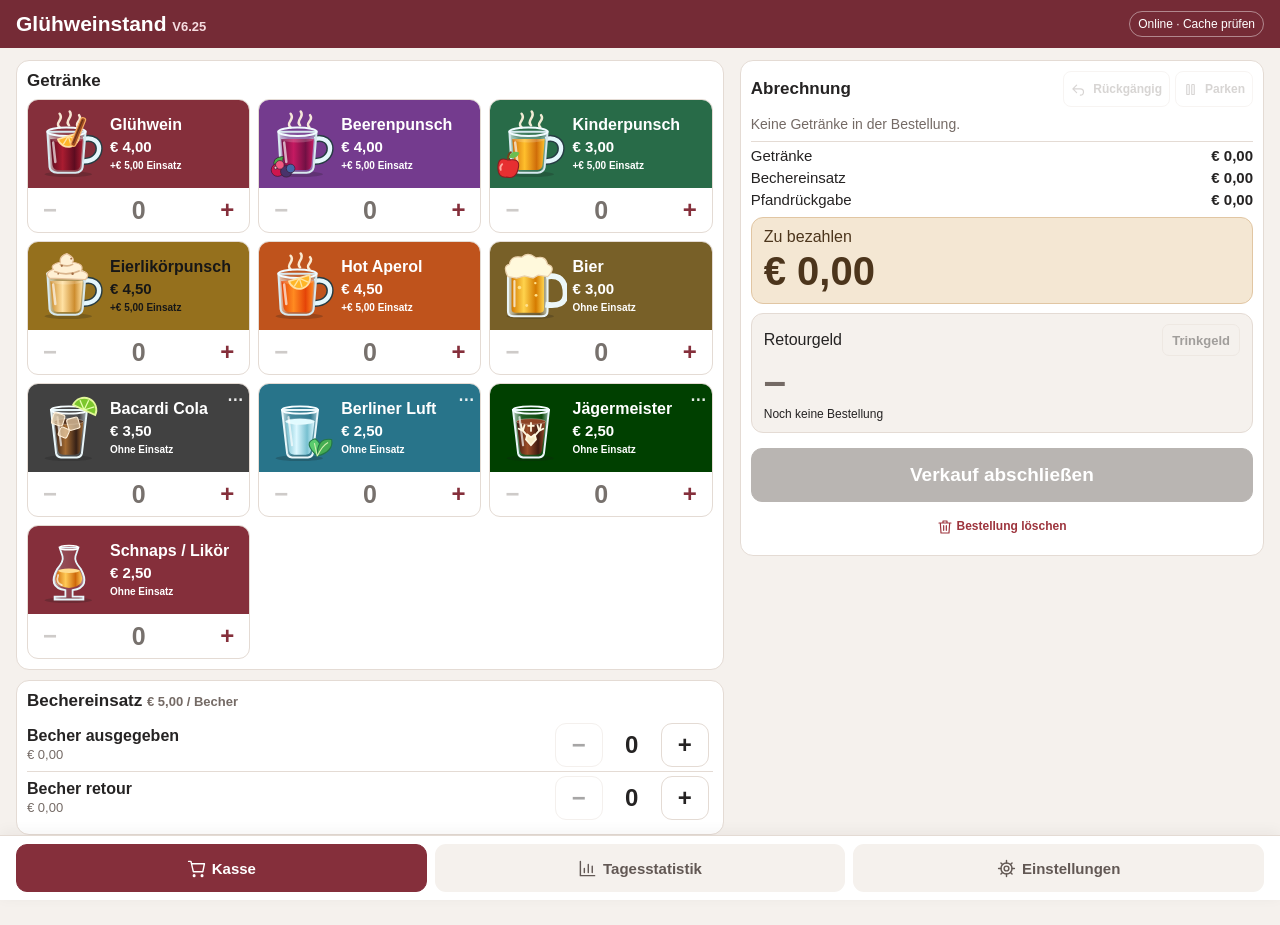
==== commit e7a3435c: "V6.25: klare Kassenbedienung, Zahlungsstatus, sichere Abschluesse und Einstellungskategorien" ====
--- a/index.html
+++ b/index.html
@@ -211,11 +211,87 @@
 @media(min-width:1000px){#sale .drink.pictured{padding-left:82px;min-height:88px}#sale .drink-picture{width:72px;height:76px;left:5px}#sale .drink.pictured strong{font-size:16px}}
 @media(max-width:600px){#sale .drink.pictured,body.mobile-layout #sale .drink.pictured{min-height:90px;padding-left:56px;padding-right:5px}#sale .drink-tile.has-actions .drink.pictured,body.mobile-layout #sale .drink-tile.has-actions .drink.pictured{padding-right:19px}#sale .drink-picture{width:51px;height:65px;left:2px}#sale .drink.pictured strong,body.mobile-layout #sale .drink.pictured strong{font-size:14px}#sale .drink.pictured .drink-price,body.mobile-layout #sale .drink.pictured .drink-price{font-size:14px}#sale .drink.pictured small{font-size:10px}}
 @media(max-width:360px){#sale .drink.pictured,body.mobile-layout #sale .drink.pictured{padding-left:47px}#sale .drink-picture{width:43px;height:57px}#sale .drink.pictured strong,body.mobile-layout #sale .drink.pictured strong{font-size:13px}}
-</style></head><body><header><h1>Glühweinstand <small>V6.23</small></h1><span class="pill" id="offline">Offline-Status</span></header><div id="testBanner" class="hidden">TESTMODUS – keine echten Buchungen<button id="stopTest" type="button">Testmodus beenden</button></div><main>
-<section id="sale" class="layout"><div id="orderPane"><div class="panel"><h2 class="drinks-heading">Getränke <span id="itemCount" class="item-count"></span></h2><div id="drinks" class="drinks"></div></div><div class="panel"><h2>Bechereinsatz <small id="depositLabel"></small></h2><div class="row"><div class="grow"><b>Becher ausgegeben</b><br><small id="outValue"></small></div><button class="step" id="outMinus" aria-label="Ausgegebene Becher minus">−</button><span class="num" id="out"></span><button class="step" id="outPlus" aria-label="Ausgegebene Becher plus">+</button></div><div class="row"><div class="grow"><b>Becher retour</b><br><small id="backValue"></small></div><button class="step" id="backMinus" aria-label="Retournierte Becher minus">−</button><span class="num" id="back"></span><button class="step" id="backPlus" aria-label="Retournierte Becher plus">+</button></div></div></div>
-<div id="paymentPane"><div class="panel"><button id="backToOrder" class="back-link">‹ Zur Bestellung</button><div class="payment-heading"><h2>Abrechnung</h2><div class="heading-tools"><button id="undoLast" type="button" class="undo-small" aria-label="Letzten Verkauf rückgängig machen" title="Letzten Verkauf rückgängig machen" disabled><svg width="19" height="19" viewBox="0 0 24 24" fill="none" stroke="currentColor" stroke-width="1.8" stroke-linecap="round" stroke-linejoin="round" aria-hidden="true"><path d="M9 5 3 11l6 6M3 11h12a6 6 0 0 1 0 12" transform="translate(0 -2)"/></svg></button><button id="parkOrder" type="button" class="mini-tool" title="Bestellung parken" aria-label="Bestellung parken">Ⅱ</button></div></div><div id="basketDetails" aria-label="Aktuelle Bestellung"></div><div class="sum"><span>Getränke</span><b id="drinkSum"></b></div><div class="sum"><span>Bechereinsatz</span><b id="outSum"></b></div><div class="sum"><span>Pfandrückgabe</span><b id="backSum"></b></div><div class="sum hidden" id="tipRow"><span>Trinkgeld</span><b id="tipSum"></b><button type="button" id="tipClear" class="basket-minus" aria-label="Trinkgeld entfernen" title="Trinkgeld entfernen">×</button></div><div class="total"><span id="totalLabel">Zu bezahlen</span><strong id="total"></strong></div><div id="cashArea"><label for="cash">Geld gegeben (€)</label><input id="cash" inputmode="decimal" placeholder="0,00" autocomplete="off"><div class="cashkeys" id="cashkeys"></div><div class="cash-extra"><button class="wide" id="clearCash">Geld löschen</button><button class="wide" id="exact">Passend bezahlt</button></div></div><div class="change" id="changeBox"><div class="tip-heading"><span id="changeLabel">Retourgeld</span><button type="button" id="tipToggle" class="tip-toggle" aria-expanded="false" aria-controls="tipPanel">Trinkgeld</button></div><strong id="change">–</strong><div id="tipPanel" class="hidden"><div class="tip-modes"><button type="button" id="tipModeTotal" aria-pressed="true">Aufrunden auf</button><button type="button" id="tipModeAmount" aria-pressed="false">Trinkgeldbetrag</button></div><div id="tipQuick" class="tip-quick"></div><input id="tipInput" inputmode="decimal" autocomplete="off" placeholder="Gesamtbetrag (€)" aria-label="Trinkgeld oder Gesamtbetrag"><p id="tipError" class="error status"></p><button type="button" id="tipApply" class="wide primary">Übernehmen</button><button type="button" id="tipKeep" class="wide">Stimmt so – kein Retourgeld</button></div></div><button class="primary wide" id="finish">Verkauf abschließen</button><button class="wide" id="discard">Bestellung löschen</button><div id="status" class="status" role="status"></div></div><div id="parkPanel" class="panel hidden"><h2>Geparkte Bestellungen (<span id="parkCount">0</span>)</h2><p id="parkInfo" class="muted"></p><div id="parkEntries"></div></div></div><div id="checkoutBar"><div><small id="checkoutLabel">Zu bezahlen</small><strong id="checkoutTotal">0,00 €</strong></div></div></section>
+
+/* V6.25: stress-resistant visual hierarchy, no audio or vibration. */
+.ui-icon{display:inline-block;vertical-align:middle;flex:none;pointer-events:none}
+#sale .drink-tile.selected{border-color:#2c995d!important;box-shadow:inset 0 0 0 2px #2c995d}
+#sale .drink-tile.selected .drink-controls{background:#d8f0df;color:#164d31}
+#sale .drink-tile.selected .drink-controls button{color:#17613a;background:transparent}
+#sale .drink-tile .drink-controls .num{font-size:25px;font-weight:800;font-variant-numeric:tabular-nums}
+#sale .drink-tile.selected .num{color:#15542f}
+body.night-mode #sale .drink-tile.selected{border-color:#70d99a!important;box-shadow:inset 0 0 0 2px #70d99a}
+body.night-mode #sale .drink-tile.selected .drink-controls{background:#214732;color:#b8e5c8}
+body.night-mode #sale .drink-tile.selected .drink-controls .num,body.night-mode #sale .drink-tile.selected .drink-controls button{color:#b8e5c8;background:transparent}
+#sale .drink-tile:not(.selected) .num{color:#77716d}
+body.night-mode #sale .drink-tile:not(.selected) .num{color:#a6a3a1}
+#paymentPane .heading-tools{display:flex;align-items:center;gap:5px}
+#paymentPane .heading-tools .undo-small,#paymentPane .heading-tools .mini-tool{display:flex;align-items:center;justify-content:center;min-width:0;width:auto;height:36px;min-height:36px;padding:4px 7px;font-size:12px;white-space:nowrap;gap:4px}
+#paymentPane .heading-tools .ui-icon{width:15px;height:15px;margin-right:3px}
+#paymentPane .basket-minus.trash-position{width:34px;min-width:34px;height:34px;min-height:34px;color:#a52626;display:flex;align-items:center;justify-content:center}
+#paymentPane .basket-minus.trash-position .ui-icon{width:16px;height:16px}
+body.night-mode #paymentPane .basket-minus.trash-position{color:#f3b2b2}
+#paymentPane #discard{width:auto;display:block;min-height:36px;margin:7px auto 0;padding:5px 10px;font-size:12px;background:transparent;border-color:transparent;color:#9d343d}
+body.night-mode #paymentPane #discard{background:transparent;color:#ecb5b5;border-color:transparent}
+#paymentPane .total{background:#f4e7d3;color:#4c351c;border:1px solid #e1c6a3}
+#paymentPane .total strong,#paymentPane .change strong{font-size:40px;line-height:1.08;font-weight:800}
+#paymentPane .change{border:1px solid #e4dbd4}
+#paymentPane .change.pay-short{background:#fce6e7;color:#8d222e;border-color:#df9ca3}
+#paymentPane .change.pay-short strong{color:#a52626}
+#paymentPane .change.pay-ready{background:#e0f2e5;color:#165735;border-color:#a5d0b2}
+#paymentPane .change.pay-ready strong{color:#17623a}
+#paymentPane .change.pay-refund{background:#e1edf8;color:#254c73;border-color:#a9c5e0}
+#paymentPane .change.pay-refund strong{color:#254c73}
+#paymentPane .change.pay-neutral strong{color:#746a65}
+#paymentState{display:block;font-size:12px;line-height:1.25;margin-top:4px;color:inherit}
+#paymentPane #finish:not(:disabled){background:#237047;color:#fff;border-color:#237047;opacity:1}
+#paymentPane #finish:disabled{background:#99938e;color:#fff;border-color:#99938e;opacity:.68}
+body.night-mode #paymentPane .total{background:#3b342c;color:#f8e6c9;border-color:#796348}
+body.night-mode #paymentPane .change.pay-short{background:#54272c;color:#ffd1d1;border-color:#97545b}
+body.night-mode #paymentPane .change.pay-short strong{color:#ffb8b8}
+body.night-mode #paymentPane .change.pay-ready{background:#214732;color:#b8e5c8;border-color:#478260}
+body.night-mode #paymentPane .change.pay-ready strong{color:#b8e5c8}
+body.night-mode #paymentPane .change.pay-refund{background:#28425b;color:#badcff;border-color:#557b9e}
+body.night-mode #paymentPane .change.pay-refund strong{color:#badcff}
+body.night-mode #paymentPane .change.pay-neutral strong{color:#c5c2c0}
+body.night-mode #paymentPane #finish:disabled{background:#48484b;color:#bdbdbd;border-color:#5b5b5d;opacity:1}
+#paymentPane .cashkeys button.note-5{background:#62696d;color:#fff;border-color:#62696d}
+#paymentPane .cashkeys button.note-10{background:#a44941;color:#fff;border-color:#a44941}
+#paymentPane .cashkeys button.note-20{background:#346591;color:#fff;border-color:#346591}
+#paymentPane .cashkeys button.note-50{background:#9a5d26;color:#fff;border-color:#9a5d26}
+#paymentPane .cashkeys button.note-100{background:#37734a;color:#fff;border-color:#37734a}
+#paymentPane .cashkeys button.note-200{background:#82742b;color:#fff;border-color:#82742b}
+#paymentPane .cashkeys button.note-500{background:#735286;color:#fff;border-color:#735286}
+body.night-mode #paymentPane .cashkeys button.note-5{background:#62696d;color:#fff;border-color:#62696d}
+body.night-mode #paymentPane .cashkeys button.note-10{background:#a44941;color:#fff;border-color:#a44941}
+body.night-mode #paymentPane .cashkeys button.note-20{background:#346591;color:#fff;border-color:#346591}
+body.night-mode #paymentPane .cashkeys button.note-50{background:#9a5d26;color:#fff;border-color:#9a5d26}
+body.night-mode #paymentPane .cashkeys button.note-100{background:#37734a;color:#fff;border-color:#37734a}
+body.night-mode #paymentPane .cashkeys button.note-200{background:#82742b;color:#fff;border-color:#82742b}
+body.night-mode #paymentPane .cashkeys button.note-500{background:#735286;color:#fff;border-color:#735286}
+#cashFeedback{float:right;color:#237047;font-size:13px;font-weight:750;min-height:16px}
+#drinkFeedback{font-size:12px;color:#237047;font-weight:650;overflow:hidden;white-space:nowrap;text-overflow:ellipsis;max-width:46%;margin-left:auto;margin-right:7px}
+body.night-mode #cashFeedback,body.night-mode #drinkFeedback{color:#9de7b8}
+#saleSuccess{position:fixed;z-index:90;top:56px;left:50%;transform:translateX(-50%);width:calc(100% - 24px);max-width:340px;pointer-events:none;background:#214732;color:#e4faeb;border:1px solid #70c990;border-radius:12px;padding:12px 16px;text-align:center;box-shadow:0 6px 18px #0004}
+#saleSuccess .success-top{display:flex;align-items:center;justify-content:center;font-weight:750;font-size:17px}
+#saleSuccess .ui-icon{margin-right:7px}#saleSuccess strong{display:block;font-size:32px;margin:3px 0}#saleSuccess small{color:#c2e6d0;display:block}
+#settings .setting-category{border:1px solid #e4dbd4;border-radius:10px;margin-bottom:8px;overflow:hidden}
+#settings .category-toggle{display:flex;align-items:center;text-align:left;width:100%;border:0;border-radius:0;background:#fff;min-height:60px;padding:10px 12px;color:inherit}
+#settings .category-toggle .ui-icon{margin-right:12px;width:23px;height:23px;color:#746a65}
+#settings .category-text{flex:1;min-width:0;display:block}#settings .category-text b{display:block;font-size:16px}#settings .category-text small{display:block;font-size:12px;line-height:1.25;margin-top:3px;font-weight:400}
+#settings .category-arrow{margin-left:8px;color:#746a65;font-size:17px}
+#settings .category-toggle[aria-expanded="true"] .category-arrow{transform:rotate(180deg)}
+#settings .category-body{border-top:1px solid #e4dbd4;padding:12px}
+body.night-mode #settings .setting-category,body.night-mode #settings .category-body{border-color:#515157}
+body.night-mode #settings .category-toggle{background:#303034;color:#f1eeeb}
+body.night-mode #settings .category-toggle .ui-icon,body.night-mode #settings .category-arrow{color:#c5c2c0}
+nav button .ui-icon{width:19px;height:19px;margin-right:6px;vertical-align:middle}
+nav button span{vertical-align:middle}
+@media(max-width:600px){nav button .ui-icon{display:block;margin:0 auto 3px;width:18px;height:18px}nav button span{display:block;font-size:12px}#paymentPane .total strong,#paymentPane .change strong,body.mobile-layout #paymentPane .total strong,body.mobile-layout #paymentPane .change strong{font-size:36px}#paymentPane .heading-tools .undo-small,#paymentPane .heading-tools .mini-tool{font-size:11px;padding:4px 5px}#settings .category-body{padding:8px}}
+</style></head><body><header><h1>Glühweinstand <small>V6.25</small></h1><span class="pill" id="offline">Offline-Status</span></header><div id="testBanner" class="hidden">TESTMODUS – keine echten Buchungen<button id="stopTest" type="button">Testmodus beenden</button></div><main>
+<section id="sale" class="layout"><div id="orderPane"><div class="panel"><h2 class="drinks-heading">Getränke <span id="drinkFeedback" aria-live="polite"></span><span id="itemCount" class="item-count"></span></h2><div id="drinks" class="drinks"></div></div><div class="panel"><h2>Bechereinsatz <small id="depositLabel"></small></h2><div class="row"><div class="grow"><b>Becher ausgegeben</b><br><small id="outValue"></small></div><button class="step" id="outMinus" aria-label="Ausgegebene Becher minus">−</button><span class="num" id="out"></span><button class="step" id="outPlus" aria-label="Ausgegebene Becher plus">+</button></div><div class="row"><div class="grow"><b>Becher retour</b><br><small id="backValue"></small></div><button class="step" id="backMinus" aria-label="Retournierte Becher minus">−</button><span class="num" id="back"></span><button class="step" id="backPlus" aria-label="Retournierte Becher plus">+</button></div></div></div>
+<div id="paymentPane"><div class="panel"><button id="backToOrder" class="back-link">‹ Zur Bestellung</button><div class="payment-heading"><h2>Abrechnung</h2><div class="heading-tools"><button id="undoLast" type="button" class="undo-small" aria-label="Letzten Verkauf rückgängig machen" title="Letzten Verkauf rückgängig machen" disabled><svg class="ui-icon" width="16" height="16" viewBox="0 0 24 24" fill="none" stroke="currentColor" stroke-width="1.8" stroke-linecap="round" stroke-linejoin="round" aria-hidden="true" focusable="false"><path d="M9 5 3 11l6 6M3 11h12a5 5 0 0 1 0 10"/></svg><span>Rückgängig</span></button><button id="parkOrder" type="button" class="mini-tool" title="Bestellung parken" aria-label="Bestellung parken"><svg class="ui-icon" width="16" height="16" viewBox="0 0 24 24" fill="none" stroke="currentColor" stroke-width="1.8" stroke-linecap="round" stroke-linejoin="round" aria-hidden="true" focusable="false"><rect x="6" y="4" width="4" height="16" rx="1"/><rect x="14" y="4" width="4" height="16" rx="1"/></svg><span>Parken</span></button></div></div><div id="basketDetails" aria-label="Aktuelle Bestellung"></div><div class="sum"><span>Getränke</span><b id="drinkSum"></b></div><div class="sum"><span>Bechereinsatz</span><b id="outSum"></b></div><div class="sum"><span>Pfandrückgabe</span><b id="backSum"></b></div><div class="sum hidden" id="tipRow"><span>Trinkgeld</span><b id="tipSum"></b><button type="button" id="tipClear" class="basket-minus" aria-label="Trinkgeld entfernen" title="Trinkgeld entfernen">×</button></div><div class="total"><span id="totalLabel">Zu bezahlen</span><strong id="total"></strong></div><div id="cashArea"><label for="cash">Geld erhalten (€)<span id="cashFeedback" aria-live="polite"></span></label><input id="cash" inputmode="decimal" placeholder="0,00" autocomplete="off"><div class="cashkeys" id="cashkeys"></div><div class="cash-extra"><button class="wide" id="clearCash">Geld löschen</button><button class="wide" id="exact">Passend bezahlt</button></div></div><div class="change" id="changeBox"><div class="tip-heading"><span id="changeLabel">Retourgeld</span><button type="button" id="tipToggle" class="tip-toggle" aria-expanded="false" aria-controls="tipPanel">Trinkgeld</button></div><strong id="change">–</strong><small id="paymentState" aria-live="polite"></small><div id="tipPanel" class="hidden"><div class="tip-modes"><button type="button" id="tipModeTotal" aria-pressed="true">Aufrunden auf</button><button type="button" id="tipModeAmount" aria-pressed="false">Trinkgeldbetrag</button></div><div id="tipQuick" class="tip-quick"></div><input id="tipInput" inputmode="decimal" autocomplete="off" placeholder="Gesamtbetrag (€)" aria-label="Trinkgeld oder Gesamtbetrag"><p id="tipError" class="error status"></p><button type="button" id="tipApply" class="wide primary">Übernehmen</button><button type="button" id="tipKeep" class="wide">Stimmt so – kein Retourgeld</button></div></div><button class="primary wide" id="finish">Verkauf abschließen</button><button class="wide" id="discard"><svg class="ui-icon" width="16" height="16" viewBox="0 0 24 24" fill="none" stroke="currentColor" stroke-width="1.8" stroke-linecap="round" stroke-linejoin="round" aria-hidden="true" focusable="false"><path d="M3 6h18M9 6V3h6v3M5 6l1 15h12l1-15M10 10v7m4-7v7"/></svg> Bestellung löschen</button><div id="status" class="status" role="status"></div></div><div id="parkPanel" class="panel hidden"><h2>Geparkte Bestellungen (<span id="parkCount">0</span>)</h2><p id="parkInfo" class="muted"></p><div id="parkEntries"></div></div></div><div id="checkoutBar"><div><small id="checkoutLabel">Zu bezahlen</small><strong id="checkoutTotal">0,00 €</strong></div></div></section>
 <section id="stats" class="hidden"><div class="panel"><h2>Tagesstatistik</h2><label for="date">Verkaufstag</label><input type="date" id="date"><div id="metrics" class="metrics" style="margin-top:14px"></div><h3>Verkaufte Getränke</h3><div id="sales"></div><h3 style="margin-top:16px">Topseller</h3><label for="rankBy">Sortieren nach</label><select id="rankBy"><option value="qty">Verkaufte Stückzahl</option><option value="revenue">Getränkeumsatz</option></select><div id="ranking"></div><div id="cupStats" style="margin:14px 0"></div><div class="export"><button id="exportSummary" class="primary">Getränkeliste als CSV</button><button id="exportAll">Einzelne Vorgänge als CSV</button></div><p class="muted">CSV-Dateien sind mit Excel kompatibel (Semikolon, UTF-8). Bitte regelmäßig exportieren; lokale Browserdaten können gelöscht werden.</p><button id="deleteDay" type="button" class="wide" style="color:#a52626;border-color:#cfa6a6">Tagesstatistik löschen</button><div id="deleteConfirm" class="hidden"><p id="deleteQuestion"></p><button id="deleteYes" class="wide" style="background:#a52626;color:white">Endgültig löschen</button><button id="deleteNo" class="wide">Abbrechen</button></div><div id="csvFallbackBox" class="hidden"><p>CSV zum Kopieren (älterer Browser)</p><textarea id="csvFallback" readonly style="width:100%;height:180px"></textarea></div><p id="deleteDayStatus" class="status" role="status" aria-live="polite"></p></div></section>
-<section id="settings" class="hidden"><div class="panel"><h2>Getränke und Preise</h2><label for="device">Gerätename</label><input id="device" maxlength="40" placeholder="Kasse 1" style="font-size:17px"><p class="muted">Änderungen gelten für neue Bestellungen. Bechereinsatz pro Getränk ein- oder ausschalten. Bereits abgeschlossene Verkäufe bleiben unverändert.</p><div class="settings-head"><span>Getränk</span><span>Preis (€)</span><span>Bechereinsatz</span><span></span></div><p class="muted">Mit ↑ / ↓ die Reihenfolge ändern. Unter ⋯ findest du Farben, Aktionen und Ausverkauft.</p><div id="settingsRows"></div><button id="addProduct" class="wide add-product">+ Getränk hinzufügen</button><label for="deposit">Bechereinsatz (€)</label><input id="deposit" inputmode="decimal" style="max-width:160px"><button id="saveSettings" class="primary wide">Einstellungen speichern</button><p id="settingsStatus" class="status" role="status"></p><div class="pref-group"><h3>Geräteeinstellungen</h3><label class="pref-check"><input type="checkbox" id="nightPref">Nachtmodus</label><label class="pref-check"><input type="checkbox" id="cashAddPref">Geldscheintasten addieren</label><label for="cashNotesPref">Geldscheintasten (€; mit Semikolon trennen)</label><input id="cashNotesPref" style="font-size:16px"><label class="pref-check"><input type="checkbox" id="wakePref">Bildschirm eingeschaltet halten</label><p class="muted" id="wakeStatus"></p><button id="savePrefs" class="wide primary">Geräteeinstellungen speichern</button><p id="prefsStatus" class="status"></p><button id="startTest" class="wide">Testmodus starten</button></div><div class="pref-group"><h3>Admin-PIN (optional)</h3><p class="muted">Lokaler Schutz vor versehentlichen Änderungen, keine manipulationssichere Zugriffskontrolle.</p><label for="newPin">Neue vierstellige PIN</label><input type="password" id="newPin" maxlength="4" inputmode="numeric" autocomplete="off"><label for="repeatPin">PIN wiederholen</label><input type="password" id="repeatPin" maxlength="4" inputmode="numeric" autocomplete="off"><button id="savePin" class="wide">PIN speichern</button><button id="removePin" class="wide">PIN deaktivieren</button><p id="pinSettingsStatus" class="status"></p></div><div class="pref-group"><button id="recentToggle" class="wide">Letzte Verkäufe (10) ▾</button><div id="recentSales" class="hidden"></div></div><div style="border-top:1px solid #e4dbd4;margin-top:12px;padding-top:12px"><h3>Globale Vorlage</h3><p id="templateStatus" class="muted" role="status"></p><button id="publishTemplate" type="button" class="primary wide">Als Vorlage speichern</button><button id="reloadTemplate" class="wide" type="button">Vorlage laden</button><div id="publishPanel" class="hidden"><label for="templateToken">GitHub-Zugriffstoken</label><input id="templateToken" type="password" autocomplete="off" autocapitalize="off" spellcheck="false" style="font-size:16px"><label for="rememberToken" style="display:flex;align-items:center;margin:10px 0"><input id="rememberToken" type="checkbox" style="width:22px;height:22px;min-height:0;flex:none;margin:0 9px 0 0">Token auf diesem Gerät merken</label><button id="confirmPublish" type="button" class="primary wide">Vorlage veröffentlichen</button><button id="cancelPublish" type="button" class="wide">Abbrechen</button><p class="muted">Nur bei aktivierter Option wird der Token unverschlüsselt im lokalen Browserspeicher abgelegt. Nur auf einem vertrauenswürdigen Gerät verwenden. Der Token wird niemals in die Vorlagendatei geschrieben. Nur Getränkeliste, Preise, Farben, Reihenfolge, Aktionen und Bechereinsatz werden öffentlich in GitHub gespeichert.</p></div><button id="forgetToken" type="button" class="wide hidden">Gespeicherten Token entfernen</button><p id="tokenStatus" class="muted" role="status"></p><p class="muted">Vorlagen werden ausschließlich manuell gespeichert und geladen. Gerätename und Verkäufe bleiben lokal.</p></div><div style="border-top:1px solid #e4dbd4;margin-top:12px;padding-top:12px"><h3>Datensicherung</h3><button id="backupCreate" class="wide">Datensicherung erstellen</button><button id="backupOpen" class="wide">Datensicherung wiederherstellen</button><div id="backupBox" class="hidden"><label for="backupFile">JSON-Datei auswählen (optional)</label><input id="backupFile" type="file" accept=".json,application/json"><label for="backupText">JSON-Sicherung zum Kopieren oder Einfügen</label><textarea id="backupText" style="width:100%;height:150px;font-size:14px"></textarea><button id="backupRestore" class="primary wide">Wiederherstellen (ersetzt lokale Daten)</button></div><p id="backupStatus" class="status"></p><p class="muted">Sicherung enthält Einstellungen und Verkäufe, aber keinen GitHub-Token. Bitte außerhalb des Geräts aufbewahren.</p></div><p class="muted">Diese App ist ein Bestell- und Abrechnungsrechner, keine Registrierkasse. Die Daten liegen ausschließlich lokal auf diesem Gerät bzw. in diesem Browserprofil.</p></div></section></main><div id="pinOverlay" class="action-overlay hidden"><div class="action-modal" role="dialog" aria-modal="true"><h2>Admin-PIN</h2><input id="pinInput" type="password" maxlength="4" inputmode="numeric" autocomplete="off"><p id="pinError" class="error"></p><button id="pinOK" class="wide primary">Entsperren</button><button id="pinCancel" class="wide">Abbrechen</button></div></div><div id="actionOverlay" class="action-overlay hidden"><div class="action-modal" role="dialog" aria-modal="true" aria-labelledby="actionTitle"><h2 id="actionTitle"></h2><p class="muted">Angebot auswählen</p><div id="actionChoices"></div><button id="actionClose" class="wide">Abbrechen</button></div></div><nav><button data-tab="sale" class="active">Kasse</button><button data-tab="stats">Tagesstatistik</button><button data-tab="settings">Einstellungen</button></nav><script>
+<section id="settings" class="hidden"><div class="panel"><h2>Einstellungen</h2><div class="setting-category"><button type="button" id="cat-products" class="category-toggle" aria-expanded="false" aria-controls="body-products"><svg class="ui-icon" width="21" height="21" viewBox="0 0 24 24" fill="none" stroke="currentColor" stroke-width="1.8" stroke-linecap="round" stroke-linejoin="round" aria-hidden="true" focusable="false"><path d="M4 8h13v9a4 4 0 0 1-4 4H8a4 4 0 0 1-4-4Zm13 1h2a3 3 0 0 1 0 6h-2M7 3v2m4-2v2m4-2v2"/></svg><span class="category-text"><b>Getränke und Preise</b><small>Getränke, Farben, Aktionen, Pfand</small></span><span class="category-arrow" aria-hidden="true">▾</span></button><div id="body-products" class="category-body hidden"><p class="muted">Änderungen gelten für neue Bestellungen. Bechereinsatz pro Getränk ein- oder ausschalten. Bereits abgeschlossene Verkäufe bleiben unverändert.</p><div class="settings-head"><span>Getränk</span><span>Preis (€)</span><span>Bechereinsatz</span><span></span></div><p class="muted">Mit ↑ / ↓ die Reihenfolge ändern. Unter ⋯ findest du Farben, Aktionen und Ausverkauft.</p><div id="settingsRows"></div><button id="addProduct" class="wide add-product">+ Getränk hinzufügen</button><label for="deposit">Bechereinsatz (€)</label><input id="deposit" inputmode="decimal" style="max-width:160px"><button id="saveSettings" class="primary wide">Getränke und Preise speichern</button><p id="settingsStatus" class="status" role="status"></p></div></div><div class="setting-category"><button type="button" id="cat-device" class="category-toggle" aria-expanded="false" aria-controls="body-device"><svg class="ui-icon" width="21" height="21" viewBox="0 0 24 24" fill="none" stroke="currentColor" stroke-width="1.8" stroke-linecap="round" stroke-linejoin="round" aria-hidden="true" focusable="false"><rect x="2" y="3" width="20" height="14" rx="2"/><path d="M12 17v4m-5 0h10"/></svg><span class="category-text"><b>Geräteeinstellungen</b><small>Gerätename, Nachtmodus, Bildschirm</small></span><span class="category-arrow" aria-hidden="true">▾</span></button><div id="body-device" class="category-body hidden"><label for="device">Gerätename</label><input id="device" maxlength="40" placeholder="Kasse 1" style="font-size:17px"><label class="pref-check"><input type="checkbox" id="nightPref">Nachtmodus</label><label class="pref-check"><input type="checkbox" id="wakePref">Bildschirm eingeschaltet halten</label><p class="muted" id="wakeStatus"></p><button id="savePrefs" class="wide primary">Geräteeinstellungen speichern</button><p id="prefsStatus" class="status"></p></div></div><div class="setting-category"><button type="button" id="cat-payment" class="category-toggle" aria-expanded="false" aria-controls="body-payment"><svg class="ui-icon" width="21" height="21" viewBox="0 0 24 24" fill="none" stroke="currentColor" stroke-width="1.8" stroke-linecap="round" stroke-linejoin="round" aria-hidden="true" focusable="false"><rect x="2" y="5" width="20" height="14" rx="2"/><circle cx="12" cy="12" r="3"/><path d="M5 12h1m12 0h1"/></svg><span class="category-text"><b>Zahlungseinstellungen</b><small>Geldscheintasten, additive Eingabe</small></span><span class="category-arrow" aria-hidden="true">▾</span></button><div id="body-payment" class="category-body hidden"><label class="pref-check"><input type="checkbox" id="cashAddPref">Geldscheintasten addieren</label><label for="cashNotesPref">Geldscheintasten (€; mit Semikolon trennen)</label><input id="cashNotesPref" style="font-size:16px"><button id="savePayment" class="wide primary">Zahlungseinstellungen speichern</button><p id="paymentPrefsStatus" class="status"></p></div></div><div class="setting-category"><button type="button" id="cat-security" class="category-toggle" aria-expanded="false" aria-controls="body-security"><svg class="ui-icon" width="21" height="21" viewBox="0 0 24 24" fill="none" stroke="currentColor" stroke-width="1.8" stroke-linecap="round" stroke-linejoin="round" aria-hidden="true" focusable="false"><path d="M12 2l9 4v6c0 5-5 8-9 10-4-2-9-5-9-10V6zM8 12l3 3 5-6"/></svg><span class="category-text"><b>Sicherheit</b><small>Admin-PIN</small></span><span class="category-arrow" aria-hidden="true">▾</span></button><div id="body-security" class="category-body hidden"><p class="muted">Lokaler Schutz vor versehentlichen Änderungen, keine manipulationssichere Zugriffskontrolle.</p><label for="newPin">Neue vierstellige PIN</label><input type="password" id="newPin" maxlength="4" inputmode="numeric" autocomplete="off"><label for="repeatPin">PIN wiederholen</label><input type="password" id="repeatPin" maxlength="4" inputmode="numeric" autocomplete="off"><button id="savePin" class="wide">PIN speichern</button><button id="removePin" class="wide">PIN deaktivieren</button><p id="pinSettingsStatus" class="status"></p></div></div><div class="setting-category"><button type="button" id="cat-recent" class="category-toggle" aria-expanded="false" aria-controls="body-recent"><svg class="ui-icon" width="21" height="21" viewBox="0 0 24 24" fill="none" stroke="currentColor" stroke-width="1.8" stroke-linecap="round" stroke-linejoin="round" aria-hidden="true" focusable="false"><path d="M3 12a9 9 0 1 1 3 7M3 4v8h8m1-5v5l4 2"/></svg><span class="category-text"><b>Letzte Verkäufe</b><small>Die letzten 10 Vorgänge</small></span><span class="category-arrow" aria-hidden="true">▾</span></button><div id="body-recent" class="category-body hidden"><div id="recentSales"></div></div></div><div class="setting-category"><button type="button" id="cat-template" class="category-toggle" aria-expanded="false" aria-controls="body-template"><svg class="ui-icon" width="21" height="21" viewBox="0 0 24 24" fill="none" stroke="currentColor" stroke-width="1.8" stroke-linecap="round" stroke-linejoin="round" aria-hidden="true" focusable="false"><path d="M7 18a5 5 0 0 1-1-10 7 7 0 0 1 13 2 4 4 0 0 1 0 8H7z"/></svg><span class="category-text"><b>Globale Vorlage</b><small>Speichern, laden, Token</small></span><span class="category-arrow" aria-hidden="true">▾</span></button><div id="body-template" class="category-body hidden"><p id="templateStatus" class="muted" role="status"></p><button id="publishTemplate" type="button" class="primary wide">Als Vorlage speichern</button><button id="reloadTemplate" class="wide" type="button">Vorlage laden</button><div id="publishPanel" class="hidden"><label for="templateToken">GitHub-Zugriffstoken</label><input id="templateToken" type="password" autocomplete="off" autocapitalize="off" spellcheck="false" style="font-size:16px"><label for="rememberToken" style="display:flex;align-items:center;margin:10px 0"><input id="rememberToken" type="checkbox" style="width:22px;height:22px;min-height:0;flex:none;margin:0 9px 0 0">Token auf diesem Gerät merken</label><button id="confirmPublish" type="button" class="primary wide">Vorlage veröffentlichen</button><button id="cancelPublish" type="button" class="wide">Abbrechen</button><p class="muted">Nur bei aktivierter Option wird der Token unverschlüsselt im lokalen Browserspeicher abgelegt. Nur auf einem vertrauenswürdigen Gerät verwenden. Der Token wird niemals in die Vorlagendatei geschrieben. Nur Getränkeliste, Preise, Farben, Reihenfolge, Aktionen und Bechereinsatz werden öffentlich in GitHub gespeichert.</p></div><button id="forgetToken" type="button" class="wide hidden">Gespeicherten Token entfernen</button><p id="tokenStatus" class="muted" role="status"></p><p class="muted">Vorlagen werden ausschließlich manuell gespeichert und geladen. Gerätename und Verkäufe bleiben lokal.</p></div></div><div class="setting-category"><button type="button" id="cat-backup" class="category-toggle" aria-expanded="false" aria-controls="body-backup"><svg class="ui-icon" width="21" height="21" viewBox="0 0 24 24" fill="none" stroke="currentColor" stroke-width="1.8" stroke-linecap="round" stroke-linejoin="round" aria-hidden="true" focusable="false"><ellipse cx="12" cy="5" rx="9" ry="3"/><path d="M3 5v14c0 4 18 4 18 0V5M3 12c0 4 18 4 18 0"/></svg><span class="category-text"><b>Datensicherung</b><small>Sicherung und Wiederherstellung</small></span><span class="category-arrow" aria-hidden="true">▾</span></button><div id="body-backup" class="category-body hidden"><button id="backupCreate" class="wide">Datensicherung erstellen</button><button id="backupOpen" class="wide">Datensicherung wiederherstellen</button><div id="backupBox" class="hidden"><label for="backupFile">JSON-Datei auswählen (optional)</label><input id="backupFile" type="file" accept=".json,application/json"><label for="backupText">JSON-Sicherung zum Kopieren oder Einfügen</label><textarea id="backupText" style="width:100%;height:150px;font-size:14px"></textarea><button id="backupRestore" class="primary wide">Wiederherstellen (ersetzt lokale Daten)</button></div><p id="backupStatus" class="status"></p><p class="muted">Sicherung enthält Einstellungen und Verkäufe, aber keinen GitHub-Token. Bitte außerhalb des Geräts aufbewahren.</p></div></div><div class="setting-category"><button type="button" id="cat-test" class="category-toggle" aria-expanded="false" aria-controls="body-test"><svg class="ui-icon" width="21" height="21" viewBox="0 0 24 24" fill="none" stroke="currentColor" stroke-width="1.8" stroke-linecap="round" stroke-linejoin="round" aria-hidden="true" focusable="false"><path d="M9 3h6m-5 0v7L4 20h16l-6-10V3M7 15h10"/></svg><span class="category-text"><b>Testmodus</b><small>Üben ohne echte Buchungen</small></span><span class="category-arrow" aria-hidden="true">▾</span></button><div id="body-test" class="category-body hidden"><p class="muted">Testbestellungen werden nicht in der echten Statistik gespeichert.</p><button id="startTest" class="wide">Testmodus starten</button><p id="testStatus" class="status"></p></div></div><p class="muted">Diese App ist ein Bestell- und Abrechnungsrechner, keine Registrierkasse. Die Daten liegen ausschließlich lokal auf diesem Gerät bzw. in diesem Browserprofil.</p></div></section></main><div id="saleSuccess" class="hidden" role="status" aria-live="polite"><div class="success-top"><svg class="ui-icon" width="22" height="22" viewBox="0 0 24 24" fill="none" stroke="currentColor" stroke-width="1.8" stroke-linecap="round" stroke-linejoin="round" aria-hidden="true" focusable="false"><path d="m5 12 4 4L19 6"/></svg><span id="successTitle"></span></div><small id="successLabel"></small><strong id="successAmount"></strong><small>Bereit für die nächste Bestellung</small></div><div id="pinOverlay" class="action-overlay hidden"><div class="action-modal" role="dialog" aria-modal="true"><h2>Admin-PIN</h2><input id="pinInput" type="password" maxlength="4" inputmode="numeric" autocomplete="off"><p id="pinError" class="error"></p><button id="pinOK" class="wide primary">Entsperren</button><button id="pinCancel" class="wide">Abbrechen</button></div></div><div id="actionOverlay" class="action-overlay hidden"><div class="action-modal" role="dialog" aria-modal="true" aria-labelledby="actionTitle"><h2 id="actionTitle"></h2><p class="muted">Angebot auswählen</p><div id="actionChoices"></div><button id="actionClose" class="wide">Abbrechen</button></div></div><nav><button data-tab="sale" class="active"><svg class="ui-icon" width="21" height="21" viewBox="0 0 24 24" fill="none" stroke="currentColor" stroke-width="1.8" stroke-linecap="round" stroke-linejoin="round" aria-hidden="true" focusable="false"><circle cx="9" cy="21" r="1"/><circle cx="19" cy="21" r="1"/><path d="M2 3h3l3 13h12l2-10H6"/></svg><span>Kasse</span></button><button data-tab="stats"><svg class="ui-icon" width="21" height="21" viewBox="0 0 24 24" fill="none" stroke="currentColor" stroke-width="1.8" stroke-linecap="round" stroke-linejoin="round" aria-hidden="true" focusable="false"><path d="M3 3v18h18M8 17v-5m5 5V7m5 10v-8"/></svg><span>Tagesstatistik</span></button><button data-tab="settings"><svg class="ui-icon" width="21" height="21" viewBox="0 0 24 24" fill="none" stroke="currentColor" stroke-width="1.8" stroke-linecap="round" stroke-linejoin="round" aria-hidden="true" focusable="false"><circle cx="12" cy="12" r="3"/><path d="M12 2v3m0 14v3M2 12h3m14 0h3M5 5l2 2m10 10 2 2M5 19l2-2M17 7l2-2"/><circle cx="12" cy="12" r="7"/></svg><span>Einstellungen</span></button></nav><script>
 
 (function(){
 'use strict';
@@ -239,7 +315,7 @@
 function actionTotals(p){var units=0,revenue=0;actions(p).forEach(function(a){var n=actionCount(p,a);units+=n*a.units;revenue+=n*a.price;});return {units:units,revenue:revenue};}
 function productCount(p){return (q[p.id]||0)+actionTotals(p).units;}
 function migrateActions(products,oldDraft){var base=null,bundle=null;products.forEach(function(p){if(p.name.trim().toLowerCase()==='berliner luft')base=p;if(p.name.trim().toLowerCase().replace(/\s/g,'')==='berlinerluft10+1')bundle=p;});if(!base||!bundle||(oldDraft&&oldDraft.q&&oldDraft.q[bundle.id]>0))return products;var list=actions(base).slice();if(!list.some(function(a){return a.name.toLowerCase().replace(/\s/g,'')==='10+1aktion'||a.name.toLowerCase().replace(/\s/g,'')==='10+1';}))list.push({id:'a-legacy-10plus1',name:'10+1 Aktion',units:11,price:bundle.price,cups:bundle.hasDeposit?1:0});else return products;return products.filter(function(p){return p!==bundle;}).map(function(p){return p===base?copy(p,{actions:list}):p;});}
-function addAction(p,a){if(sold(p))return;var k=actionKey(p,a);aq[k]=(aq[k]||0)+1;out+=a.cups;message('');render();}
+function addAction(p,a){if(sold(p))return;var k=actionKey(p,a);aq[k]=(aq[k]||0)+1;out+=a.cups;message('');render();showDrinkFeedback(p.name+' '+a.name);}
 function removeAction(p,a){var k=actionKey(p,a);if(!aq[k])return;aq[k]--;out=Math.max(0,out-a.cups);render();}
 function saleItems(){return data.products.filter(function(p){return productCount(p)>0;}).map(function(p){var n=q[p.id]||0,tot=actionTotals(p),line={id:p.id,name:p.name,price:p.price,qty:n+tot.units,hasDeposit:p.hasDeposit,color:colorValue(p.color)};var promos=actions(p).filter(function(a){return actionCount(p,a)>0;}).map(function(a){return copy(actionCopy(a),{count:actionCount(p,a)});});if(promos.length){line.normalQty=n;line.promos=promos;line.revenue=n*p.price+tot.revenue;}return line;});}
 function lineRevenue(p){return Array.isArray(p.promos)?p.revenue:p.qty*p.price;}
@@ -302,21 +378,32 @@
 $('tipKeep').onclick=function(){var n=cents($('cash').value);if(canTip()&&n!==null&&n>=baseDue())setTip(n-baseDue());};
 $('tipClear').onclick=function(){tip=0;closeTip();render();};
 
+
+var finishing=false,successTimer=null,cashFeedbackTimer=null,drinkFeedbackTimer=null;
+function showCashFeedback(n,additive){var e=$('cashFeedback');e.textContent=(additive?'+':'= ')+money(n);if(cashFeedbackTimer!==null)clearTimeout(cashFeedbackTimer);cashFeedbackTimer=setTimeout(function(){e.textContent='';},900);}
+function showDrinkFeedback(name){var e=$('drinkFeedback');e.textContent='✓ '+name;if(drinkFeedbackTimer!==null)clearTimeout(drinkFeedbackTimer);drinkFeedbackTimer=setTimeout(function(){e.textContent='';},800);}
+function clearFeedback(){if(cashFeedbackTimer!==null)clearTimeout(cashFeedbackTimer);if(drinkFeedbackTimer!==null)clearTimeout(drinkFeedbackTimer);$('cashFeedback').textContent='';$('drinkFeedback').textContent='';}
+function showSuccess(tx){var box=$('saleSuccess');$('successTitle').textContent=testMode?'Testverkauf abgeschlossen':tx.total<0?'Pfandrückgabe abgeschlossen':'Verkauf abgeschlossen';$('successLabel').textContent=tx.total<0?'Auszahlung':tx.change?'Retourgeld':'Kein Retourgeld';$('successAmount').textContent=money(tx.change);toggle(box,'hidden',false);if(successTimer!==null)clearTimeout(successTimer);successTimer=setTimeout(function(){toggle(box,'hidden',true);},2000);}
+var categoryKeys=['products','device','payment','security','recent','template','backup','test'];
+function setCategory(k,open){var panel=$('body-'+k),button=$('cat-'+k);toggle(panel,'hidden',!open);button.setAttribute('aria-expanded',String(open));if(k==='recent'&&open)renderRecent();}
+function initCategories(){categoryKeys.forEach(function(k){$('cat-'+k).onclick=function(){setCategory(k,$('body-'+k).classList.contains('hidden'));};});}
+function closeCategories(){categoryKeys.forEach(function(k){setCategory(k,false);});}
+
 function currentDraft(){return {q:copy(q,{}),aq:copy(aq,{}),out:out,back:back,tip:tip,cash:$('cash').value};}
 function assignDraft(d){q=copy(d.q||{},{});aq=copy(d.aq||{},{});out=d.out||0;back=d.back||0;tip=cleanTip(d.tip);closeTip();$('cash').value=d.cash||'';}
 function configBlocked(){return hasOrder()||parked().length>0||testMode;}
-function renderCashKeys(){var root=$('cashkeys');clear(root);prefs().notes.forEach(function(n){var k=el('button',dec(n).replace(/,00$/,'')+' €');k.onclick=function(){var current=cents($('cash').value);if(prefs().addCash&&current===null&&$('cash').value.trim()){message('Bitte gültigen Geldbetrag eingeben.',true);return;}var amount=prefs().addCash?(current||0)+n:n;if(amount>100000000){message('Geldbetrag zu hoch.',true);return;}$('cash').value=dec(amount);renderCash();};append(root,k);});}
+function renderCashKeys(){var root=$('cashkeys');clear(root);prefs().notes.forEach(function(n){var k=el('button',dec(n).replace(/,00$/,'')+' €','note-'+(n/100));k.onclick=function(){var current=cents($('cash').value);if(prefs().addCash&&current===null&&$('cash').value.trim()){message('Bitte gültigen Geldbetrag eingeben.',true);return;}var amount=prefs().addCash?(current||0)+n:n;if(amount>100000000){message('Geldbetrag zu hoch.',true);return;}$('cash').value=dec(amount);renderCash();showCashFeedback(n,prefs().addCash);};append(root,k);});}
 $('clearCash').onclick=function(){$('cash').value='';renderCash();};
 function removeBasketNormal(p){var n=q[p.id]||0;if(n<=0)return;delete q[p.id];if(p.hasDeposit)out=Math.max(0,out-n);render();}
 function removeBasketAction(p,a){var k=actionKey(p,a),n=aq[k]||0;if(n<=0)return;delete aq[k];out=Math.max(0,out-n*a.cups);render();}
-function basketRows(items,root,editable){items.forEach(function(p){if(p.normalQty||!p.promos){var qty=p.promos?p.normalQty:p.qty,r=el('div',undefined,'sum basket-row');append(r,el('span',qty+' × '+p.name,'grow'),el('b',money(qty*p.price)));if(editable){var normalProduct=data.products.filter(function(x){return x.id===p.id;})[0];if(normalProduct){var normalMinus=el('button','−','basket-minus');normalMinus.setAttribute('aria-label','Alle '+p.name+' dieser Position entfernen');normalMinus.setAttribute('title','Gesamte Position entfernen');normalMinus.onclick=function(){removeBasketNormal(normalProduct);};append(r,normalMinus);}}append(root,r);}if(p.promos)p.promos.forEach(function(a){var r=el('div',undefined,'sum basket-row');append(r,el('span',a.count+' × '+p.name+' '+a.name+' ('+(a.count*a.units)+' Stk.)','grow'),el('b',money(a.count*a.price)));if(editable){var product=data.products.filter(function(x){return x.id===p.id;})[0],act=product&&actions(product).filter(function(x){return x.id===a.id;})[0];if(act){var minus=el('button','−','basket-minus');minus.setAttribute('aria-label','Alle '+a.name+' dieser Position entfernen');minus.setAttribute('title','Gesamte Aktionsposition entfernen');minus.onclick=function(){removeBasketAction(product,act);};append(r,minus);}}append(root,r);});});}
+function basketRows(items,root,editable){items.forEach(function(p){if(p.normalQty||!p.promos){var qty=p.promos?p.normalQty:p.qty,r=el('div',undefined,'sum basket-row');append(r,el('span',qty+' × '+p.name,'grow'),el('b',money(qty*p.price)));if(editable){var normalProduct=data.products.filter(function(x){return x.id===p.id;})[0];if(normalProduct){var normalMinus=el('button',undefined,'basket-minus trash-position');normalMinus.innerHTML="<svg class=\"ui-icon\" width=\"16\" height=\"16\" viewBox=\"0 0 24 24\" fill=\"none\" stroke=\"currentColor\" stroke-width=\"1.8\" stroke-linecap=\"round\" stroke-linejoin=\"round\" aria-hidden=\"true\" focusable=\"false\"><path d=\"M3 6h18M9 6V3h6v3M5 6l1 15h12l1-15M10 10v7m4-7v7\"/></svg>";normalMinus.setAttribute('aria-label','Alle '+p.name+' dieser Position entfernen');normalMinus.setAttribute('title','Gesamte Position entfernen');normalMinus.onclick=function(){removeBasketNormal(normalProduct);};append(r,normalMinus);}}append(root,r);}if(p.promos)p.promos.forEach(function(a){var r=el('div',undefined,'sum basket-row');append(r,el('span',a.count+' × '+p.name+' '+a.name+' ('+(a.count*a.units)+' Stk.)','grow'),el('b',money(a.count*a.price)));if(editable){var product=data.products.filter(function(x){return x.id===p.id;})[0],act=product&&actions(product).filter(function(x){return x.id===a.id;})[0];if(act){var minus=el('button',undefined,'basket-minus trash-position');minus.innerHTML="<svg class=\"ui-icon\" width=\"16\" height=\"16\" viewBox=\"0 0 24 24\" fill=\"none\" stroke=\"currentColor\" stroke-width=\"1.8\" stroke-linecap=\"round\" stroke-linejoin=\"round\" aria-hidden=\"true\" focusable=\"false\"><path d=\"M3 6h18M9 6V3h6v3M5 6l1 15h12l1-15M10 10v7m4-7v7\"/></svg>";minus.setAttribute('aria-label','Alle '+a.name+' dieser Position entfernen');minus.setAttribute('title','Gesamte Aktionsposition entfernen');minus.onclick=function(){removeBasketAction(product,act);};append(r,minus);}}append(root,r);});});}
 function renderBasket(){var root=$('basketDetails');clear(root);var lines=saleItems();if(!lines.length){append(root,el('p','Keine Getränke in der Bestellung.','muted'));return;}basketRows(lines,root,true);}
 function parkedItems(entry){if(Array.isArray(entry.items))return entry.items;var d=entry.draft||{},counts=d.q||{},promos=d.aq||{},products=data.reopened?data.reopened.products:data.products;return products.reduce(function(list,p){var n=counts[p.id]||0,qty=n,revenue=n*p.price,aa=[];actions(p).forEach(function(a){var k=promos[actionKey(p,a)]||0;if(k>0){qty+=k*a.units;revenue+=k*a.price;aa.push(copy(actionCopy(a),{count:k}));}});if(qty>0){var item={id:p.id,name:p.name,price:p.price,qty:qty};if(aa.length){item.normalQty=n;item.promos=aa;item.revenue=revenue;}list.push(item);}return list;},[]);}
 function updatePark(){var n=parked().length;$('parkOrder').disabled=!actualOrder()||!!data.reopened||n>=30;$('parkCount').textContent=String(n);toggle($('parkPanel'),'hidden',!n);toggle($('paymentPane'),'has-parked',!!n);renderPark();}
 $('parkOrder').onclick=function(){if(!actualOrder()||data.reopened||parked().length>=30)return;var d=currentDraft(),entry={id:uid(),at:new Date().toISOString(),time:pad(new Date().getHours())+':'+pad(new Date().getMinutes()),draft:d,total:due(),units:count(),items:saleItems(),deposit:data.deposit};if(!persist(copy(data,{parked:parked().concat([entry]),draft:emptyDraft()}))){message('Parken fehlgeschlagen. Bestellung bleibt offen.',true);return;}reset();message('Bestellung geparkt.');};
 function renderPark(){var root=$('parkEntries');clear(root);parked().forEach(function(p,i){var card=el('div',undefined,'park-card'),head=el('div',undefined,'park-head'),body=el('div',undefined,'park-items'),foot=el('div',undefined,'park-foot'),resume=el('button','▶','mini-tool'),del=el('button','×','mini-tool'),d=p.draft||{},dep=typeof p.deposit==='number'?p.deposit:data.reopened?data.reopened.deposit:data.deposit;append(head,el('b','Bestellung '+(i+1)),el('small',p.time+' Uhr · '+p.units+' Getränke'));basketRows(parkedItems(p),body,false);if(d.out)append(body,el('small',d.out+' × Becher ausgegeben · '+money(d.out*dep)));if(d.back)append(body,el('small',d.back+' × Becher retour · '+money(-d.back*dep)));if(d.tip)append(body,el('small','Trinkgeld: '+money(d.tip)));if(d.cash)append(body,el('small','Geld gegeben: '+money(cents(d.cash)||0)));resume.disabled=hasOrder();resume.setAttribute('aria-label','Bestellung fortsetzen');resume.setAttribute('title','Bestellung fortsetzen');resume.onclick=function(){if(hasOrder())return;var next=copy(data,{parked:parked().filter(function(x){return x.id!==p.id;}),draft:p.draft});if(!persist(next)){message('Fortsetzen fehlgeschlagen.',true);return;}assignDraft(p.draft);render();message('Bestellung fortgesetzt.');};del.setAttribute('aria-label','Geparkte Bestellung verwerfen');del.setAttribute('title','Geparkte Bestellung verwerfen');del.onclick=function(){if(!window.confirm('Geparkte Bestellung '+money(p.total)+' wirklich verwerfen?'))return;if(!persist(copy(data,{parked:parked().filter(function(x){return x.id!==p.id;})}))){message('Löschen fehlgeschlagen.',true);return;}updatePark();};append(foot,el('b',money(p.total),'park-total'),resume,del);append(card,head,body,foot);append(root,card);});$('parkInfo').textContent=hasOrder()?'Zum Fortsetzen zuerst aktuelle Bestellung abschließen oder parken.':'';}
 function renderRecent(){var root=$('recentSales');clear(root);var list=data.history.slice(-10).reverse();if(!list.length){append(root,el('p','Keine abgeschlossenen Verkäufe.','muted'));return;}list.forEach(function(t){var row=el('div',undefined,'recent-row'),b=el('button',(t.date||'')+' · '+(t.localTime||'')+' · '+money(t.total),'wide'),detail=el('div',undefined,'recent-detail hidden');b.onclick=function(){var show=detail.classList.contains('hidden');toggle(detail,'hidden',!show);b.setAttribute('aria-expanded',String(show));};b.setAttribute('aria-expanded','false');t.items.forEach(function(p){var r=el('div',undefined,'sum');append(r,el('span',lineDescription(p)),el('b',money(lineRevenue(p))));append(detail,r);});[['Bechereinsatz',money(t.out*t.deposit)],['Pfandrückgabe',money(-t.back*t.deposit)],['Trinkgeld',money(t.tip||0)],['Geld gegeben',money(t.cash)],[t.total<0?'Auszahlung':'Retourgeld',money(t.change)]].forEach(function(v){var r=el('div',undefined,'sum');append(r,el('span',v[0]),el('b',v[1]));append(detail,r);});append(row,b,detail);append(root,row);});}
-$('recentToggle').onclick=function(){var open=$('recentSales').classList.contains('hidden');toggle($('recentSales'),'hidden',!open);if(open)renderRecent();};
+
 function hashPin(pin,salt){var s=salt+'|'+pin,h=2166136261;for(var i=0;i<s.length;i++){h^=s.charCodeAt(i);h=(h+(h<<1)+(h<<4)+(h<<7)+(h<<8)+(h<<24))>>>0;}return h.toString(16);}
 function gate(fn){if(!data.adminPin||testMode){fn();return;}pinCallback=fn;$('pinInput').value='';$('pinError').textContent='';toggle($('pinOverlay'),'hidden',false);$('pinInput').focus();}
 function closePin(){pinCallback=null;$('pinInput').value='';toggle($('pinOverlay'),'hidden',true);}
@@ -330,11 +417,12 @@
 function releaseWake(){if(wakeLock){var w=wakeLock;wakeLock=null;try{var r=w.release();if(r&&r.catch)r.catch(function(){});}catch(e){}}}
 function refreshWake(){var s=$('wakeStatus');if(!navigator.wakeLock||!navigator.wakeLock.request){s.textContent='Nicht vom Browser unterstützt. Beim alten iPad automatische Sperre in den Systemeinstellungen ändern.';return;}if(!prefs().wake||document.hidden||$('sale').classList.contains('hidden')){releaseWake();s.textContent=prefs().wake?'Aktiviert – in der Kasse verfügbar.':'Deaktiviert.';return;}if(wakeLock||wakePending)return;wakePending=true;navigator.wakeLock.request('screen').then(function(w){wakePending=false;if(!prefs().wake||document.hidden||$('sale').classList.contains('hidden')){w.release();return;}wakeLock=w;s.textContent='Bildschirm bleibt eingeschaltet.';w.addEventListener('release',function(){if(wakeLock===w)wakeLock=null;});},function(){wakePending=false;s.textContent='Bildschirmfreigabe momentan nicht verfügbar.';});}
 document.addEventListener('visibilitychange',refreshWake);
-function loadPrefsForm(){var p=prefs();$('nightPref').checked=p.dark;$('cashAddPref').checked=p.addCash;$('cashNotesPref').value=p.notes.map(function(n){return dec(n).replace(/,00$/,'');}).join('; ');$('wakePref').checked=p.wake;$('prefsStatus').textContent='';$('newPin').value='';$('repeatPin').value='';$('removePin').disabled=!data.adminPin;$('pinSettingsStatus').textContent=data.adminPin?'PIN aktiv.':'PIN deaktiviert.';toggle($('recentSales'),'hidden',true);clear($('recentSales'));refreshWake();}
+function loadPrefsForm(){var p=prefs();$('nightPref').checked=p.dark;$('cashAddPref').checked=p.addCash;$('cashNotesPref').value=p.notes.map(function(n){return dec(n).replace(/,00$/,'');}).join('; ');$('wakePref').checked=p.wake;$('prefsStatus').textContent='';$('newPin').value='';$('repeatPin').value='';$('removePin').disabled=!data.adminPin;$('pinSettingsStatus').textContent=data.adminPin?'PIN aktiv.':'PIN deaktiviert.';clear($('recentSales'));if(!$('body-recent').classList.contains('hidden'))renderRecent();$('paymentPrefsStatus').textContent='';$('testStatus').textContent='';refreshWake();}
 $('nightPref').onchange=function(){if(testMode||templateBusy){$('nightPref').checked=prefs().dark;return;}var next=copy(prefs(),{dark:$('nightPref').checked});if(!persist(copy(data,{prefs:next}))){$('nightPref').checked=prefs().dark;$('prefsStatus').textContent='Nachtmodus konnte nicht gespeichert werden.';return;}applyTheme();$('prefsStatus').textContent='Nachtmodus '+(next.dark?'aktiviert':'deaktiviert')+' und gespeichert.';};
-$('savePrefs').onclick=function(){if(testMode||templateBusy)return;var a=$('cashNotesPref').value.split(';').map(function(s){return cents(s.trim());});if(!a.length||a.length>10||a.some(function(n,i){return n===null||n<=0||a.indexOf(n)!==i;})){$('prefsStatus').textContent='1–10 verschiedene positive Beträge mit Semikolon trennen.';return;}if(!persist(copy(data,{prefs:{dark:$('nightPref').checked,addCash:$('cashAddPref').checked,notes:a,wake:$('wakePref').checked}}))){$('prefsStatus').textContent='Speichern fehlgeschlagen.';return;}applyTheme();renderCashKeys();refreshWake();$('prefsStatus').textContent='Geräteeinstellungen gespeichert.';};
-function switchTab(tab){for(var j=0;j<nav.length;j++)toggle(nav[j],'active',nav[j].getAttribute('data-tab')===tab);['sale','stats','settings'].forEach(function(id){toggle($(id),'hidden',id!==tab);});if(tab==='stats')stat();closeActions();closeTip();closePin();if(tab==='settings')settings();else{settingsUnlocked=false;clearTokenForm();toggle($('publishPanel'),'hidden',true);}refreshWake();window.scrollTo(0,0);}
-$('startTest').onclick=function(){if(configBlocked()||templateBusy){$('prefsStatus').textContent='Zuerst alle offenen und geparkten Bestellungen beenden.';return;}if(!window.confirm('Testmodus starten? Testverkäufe werden nicht gespeichert.'))return;realData=data;data=JSON.parse(JSON.stringify(data));data.history=[];data.draft=emptyDraft();data.parked=[];data.reopened=null;testMode=true;assignDraft(data.draft);toggle($('testBanner'),'hidden',false);switchTab('sale');render();};
+$('savePrefs').onclick=function(){if(testMode||templateBusy)return;var device=$('device').value.trim()||'Kasse 1';if(device!==(data.device||'Kasse 1')&&configBlocked()){$('prefsStatus').textContent='Gerätename erst nach Abschluss aller offenen und geparkten Bestellungen ändern.';return;}if(!persist(copy(data,{device:device,prefs:copy(prefs(),{dark:$('nightPref').checked,wake:$('wakePref').checked})}))){$('prefsStatus').textContent='Speichern fehlgeschlagen.';return;}applyTheme();refreshWake();$('prefsStatus').textContent='Geräteeinstellungen gespeichert.';};
+$('savePayment').onclick=function(){if(testMode||templateBusy)return;var a=$('cashNotesPref').value.split(';').map(function(s){return cents(s.trim());});if(!a.length||a.length>10||a.some(function(n,i){return n===null||n<=0||a.indexOf(n)!==i;})){$('paymentPrefsStatus').textContent='1–10 verschiedene positive Beträge mit Semikolon trennen.';return;}if(!persist(copy(data,{prefs:copy(prefs(),{addCash:$('cashAddPref').checked,notes:a})}))){$('paymentPrefsStatus').textContent='Speichern fehlgeschlagen.';return;}renderCashKeys();$('paymentPrefsStatus').textContent='Zahlungseinstellungen gespeichert.';};
+function switchTab(tab){for(var j=0;j<nav.length;j++)toggle(nav[j],'active',nav[j].getAttribute('data-tab')===tab);['sale','stats','settings'].forEach(function(id){toggle($(id),'hidden',id!==tab);});if(tab==='stats')stat();closeActions();closeTip();closePin();if(tab==='settings'){closeCategories();settings();}else{settingsUnlocked=false;clearTokenForm();toggle($('publishPanel'),'hidden',true);}refreshWake();window.scrollTo(0,0);}
+$('startTest').onclick=function(){if(configBlocked()||templateBusy){$('testStatus').textContent='Zuerst alle offenen und geparkten Bestellungen beenden.';return;}if(!window.confirm('Testmodus starten? Testverkäufe werden nicht gespeichert.'))return;realData=data;data=JSON.parse(JSON.stringify(data));data.history=[];data.draft=emptyDraft();data.parked=[];data.reopened=null;testMode=true;assignDraft(data.draft);toggle($('testBanner'),'hidden',false);switchTab('sale');render();};
 $('stopTest').onclick=function(){if(!testMode||!window.confirm('Testmodus beenden? Alle Testbestellungen werden verworfen.'))return;data=realData;realData=null;testMode=false;assignDraft(data.draft||emptyDraft());toggle($('testBanner'),'hidden',true);switchTab('sale');applyTheme();renderCashKeys();render();message('Testmodus beendet.');};
 
 try{var raw=localStorage.getItem(KEY);if(raw){var parsed=JSON.parse(raw);if(!Array.isArray(parsed.products)||!Array.isArray(parsed.history)||typeof parsed.deposit!=='number')throw new Error('invalid');data=parsed;}if(!data.palette18){data.products=newColors(data.products);if(data.reopened&&Array.isArray(data.reopened.products))data.reopened.products=newColors(data.reopened.products);data.palette18=true;}data.products=data.products.map(function(p){return copy(p,{hasDeposit:p.hasDeposit!==false,color:colorValue(p.color),actions:actions(p)});});if(!data.reopened&&!parked().length)data.products=migrateActions(data.products,data.draft);data.version=4;persist(data);}catch(e){storageOK=false;}
@@ -355,21 +443,21 @@
 function clear(e){while(e.firstChild)e.removeChild(e.firstChild);}
 function toggle(e,c,on){if(on)e.classList.add(c);else e.classList.remove(c);}
 function message(s,error){$('status').textContent=s;toggle($('status'),'error',!!error);}
-function reset(){q={};aq={};out=0;back=0;tip=0;closeTip();closeActions();var migrated=parked().length?data.products:migrateActions(data.products,null);if(migrated!==data.products)persist(copy(data,{products:migrated}));$('cash').value='';render();}
-function add(p){if(sold(p))return;q[p.id]=(q[p.id]||0)+1;if(p.hasDeposit)out++;message('');render();}
+function reset(){clearFeedback();q={};aq={};out=0;back=0;tip=0;closeTip();closeActions();var migrated=parked().length?data.products:migrateActions(data.products,null);if(migrated!==data.products)persist(copy(data,{products:migrated}));$('cash').value='';render();}
+function add(p){if(sold(p))return;q[p.id]=(q[p.id]||0)+1;if(p.hasDeposit)out++;message('');render();showDrinkFeedback(p.name);}
 function remove(p){if(!q[p.id]){var list=actions(p);for(var i=list.length-1;i>=0;i--)if(actionCount(p,list[i])){removeAction(p,list[i]);break;}return;}q[p.id]--;if(p.hasDeposit)out=Math.max(0,out-1);render();}
 function render(){updateTip();var grid=$('drinks');clear(grid);$('itemCount').textContent=count()?count()+' Stk.':'';
 data.products.forEach(function(p){var tile=el('div',undefined,'drink-tile'),amount=productCount(p),b=el('button',undefined,'drink'),controls=el('div',undefined,'drink-controls'),minus=el('button','−','step'),plus=el('button','+','step');b.setAttribute('aria-label',p.name+' hinzufügen');append(b,el('strong',p.name),el('span',money(p.price),'drink-price'),el('small',p.hasDeposit?'+'+money(data.deposit)+' Einsatz':'Ohne Einsatz'));paintDrink(b,p);attachDrinkPicture(b,p);if(sold(p)){b.disabled=true;plus.disabled=true;tile.classList.add('sold-out');b.getElementsByTagName('small')[0].textContent='AUSVERKAUFT';}b.onclick=function(){add(p);};minus.disabled=!amount;minus.onclick=function(){remove(p);};plus.onclick=function(){add(p);};append(controls,minus,el('span',String(amount),'num'),plus);toggle(tile,'selected',amount>0);append(tile,b,controls);attachActionMenu(tile,b,p);append(grid,tile);});
 renderBasket();var d=due();if(!$('tipPanel').classList.contains('hidden'))tipOptions();$('depositLabel').textContent=money(data.deposit)+' / Becher';$('out').textContent=out;$('back').textContent=back;$('outValue').textContent=money(out*data.deposit);$('backValue').textContent=money(-back*data.deposit);$('outMinus').disabled=!out;$('backMinus').disabled=!back;$('drinkSum').textContent=money(subtotal());$('outSum').textContent=money(out*data.deposit);$('backSum').textContent=money(-back*data.deposit);$('totalLabel').textContent=d<0?'Pfand auszuzahlen':tip?'Zu bezahlen inkl. Trinkgeld':'Zu bezahlen';$('total').textContent=money(Math.abs(d));$('checkoutTotal').textContent=money(Math.abs(d));$('checkoutLabel').textContent=d<0?'Auszuzahlen':tip?'Zu bezahlen inkl. Trinkgeld':'Zu bezahlen';toggle($('cashArea'),'hidden',d<=0);$('finish').textContent=testMode?'Testverkauf abschließen':d<0?'Pfandrückgabe abschließen':'Verkauf abschließen';renderCash();}
-function renderCash(){updateTip();var d=due(),received=cents($('cash').value),c=received===null?null:received-d,label='Retourgeld',value='–',bad=false;if(d<=0){label='Auszuzahlen';value=money(-d);}else if(c!==null){label=c<0?'Noch zu bezahlen':'Retourgeld';value=money(Math.abs(c));bad=c<0;}else if($('cash').value.trim()){label='Ungültiger Geldbetrag';bad=true;}
-$('changeLabel').textContent=label;$('change').textContent=value;toggle($('changeBox'),'bad',bad);
-$('finish').disabled=!actualOrder()||(d>0&&(received===null||received<d));updateUndoButton();updatePark();if(!persist(copy(data,{draft:{q:copy(q,{}),aq:copy(aq,{}),out:out,back:back,tip:tip,cash:$('cash').value}}))){message('Lokale Speicherung fehlgeschlagen.',true);$('offline').textContent='Speicherfehler';$('finish').disabled=true;}}
+function renderCash(){updateTip();var d=due(),received=cents($('cash').value),active=actualOrder(),label='Retourgeld',value='–',state='neutral',note='Noch keine Bestellung',valid=active&&(d<=0||(received!==null&&received>=d));if(active){if(d<0){label='Pfand auszahlen';value=money(-d);state='refund';note='Pfandrückgabe';}else if(d===0){label='Kein Betrag offen';value=money(0);state='ready';note='Abschluss möglich';}else if(received===null&&$('cash').value.trim()){label='Ungültiger Geldbetrag';state='short';note='Verkauf gesperrt';}else if(received===null||received<d){label='Geld fehlt noch';value=money(d-(received||0));state='short';note='Verkauf gesperrt';}else if(received===d){label='Passend bezahlt';value=money(0);state='ready';note='Kein Retourgeld';}else{label='Retourgeld';value=money(received-d);state='ready';note='Verkauf möglich';}}
+$('changeLabel').textContent=label;$('change').textContent=value;$('paymentState').textContent=note;['neutral','short','ready','refund'].forEach(function(k){toggle($('changeBox'),'pay-'+k,k===state);});toggle($('changeBox'),'bad',state==='short');
+$('finish').disabled=!valid||finishing;updateUndoButton();updatePark();if(!persist(copy(data,{draft:currentDraft()}))){message('Lokale Speicherung fehlgeschlagen.',true);$('offline').textContent='Speicherfehler';$('finish').disabled=true;$('paymentState').textContent='Speicherfehler – Abschluss gesperrt';}}
 $('outMinus').onclick=function(){out=Math.max(0,out-1);render();};$('outPlus').onclick=function(){out++;render();};$('backMinus').onclick=function(){back=Math.max(0,back-1);render();};$('backPlus').onclick=function(){back++;render();};$('cash').oninput=renderCash;
 renderCashKeys();
 $('exact').onclick=function(){$('cash').value=dec(Math.max(0,due()));renderCash();};
 $('discard').onclick=function(){if(!hasOrder()||window.confirm('Aktuelle Bestellung wirklich verwerfen?')){if(data.reopened&&!persist(restoreCatalog(copy(data,{draft:emptyDraft()})))){message('Löschen fehlgeschlagen.',true);return;}reset();message('');window.scrollTo(0,0);}};
-$('finish').onclick=function(){if($('finish').disabled)return;var now=new Date(),d=due(),tx={device:data.device||'Kasse 1',id:uid(),date:today(),timestamp:now.toISOString(),localTime:pad(now.getHours())+':'+pad(now.getMinutes())+':'+pad(now.getSeconds()),items:saleItems(),drinkSum:subtotal(),out:out,back:back,deposit:data.deposit,tip:tip,total:d,cash:d>0?cents($('cash').value):0,change:d>0?cents($('cash').value)-d:Math.max(0,-d)};
-if(data.reopened){var previous=data.reopened.transaction;tx.id=previous.id;tx.date=previous.date;tx.timestamp=previous.timestamp;tx.localTime=previous.localTime;tx.device=previous.device||tx.device;}if(!persist(restoreCatalog(copy(data,{history:data.history.concat([tx]),draft:emptyDraft()})))){message('Speichern fehlgeschlagen. Bestellung bleibt offen.',true);return;}reset();window.scrollTo(0,0);message(testMode?'Testverkauf abgeschlossen – nicht gespeichert.':'Vorgang gespeichert. Bereit für die nächste Bestellung.');};
+$('finish').onclick=function(){if(finishing||$('finish').disabled||!actualOrder()||(due()>0&&(cents($('cash').value)===null||cents($('cash').value)<due())))return;finishing=true;$('finish').disabled=true;try{var now=new Date(),d=due(),tx={device:data.device||'Kasse 1',id:uid(),date:today(),timestamp:now.toISOString(),localTime:pad(now.getHours())+':'+pad(now.getMinutes())+':'+pad(now.getSeconds()),items:saleItems(),drinkSum:subtotal(),out:out,back:back,deposit:data.deposit,tip:tip,total:d,cash:d>0?cents($('cash').value):0,change:d>0?cents($('cash').value)-d:Math.max(0,-d)};
+if(data.reopened){var previous=data.reopened.transaction;tx.id=previous.id;tx.date=previous.date;tx.timestamp=previous.timestamp;tx.localTime=previous.localTime;tx.device=previous.device||tx.device;}if(!persist(restoreCatalog(copy(data,{history:data.history.concat([tx]),draft:emptyDraft()})))){message('Speichern fehlgeschlagen. Bestellung bleibt offen.',true);return;}reset();window.scrollTo(0,0);message(testMode?'Testverkauf abgeschlossen – nicht gespeichert.':'Vorgang gespeichert. Bereit für die nächste Bestellung.');showSuccess(tx);}finally{finishing=false;renderCash();}};
 function selected(){return data.history.filter(function(t){return t.date===$('date').value;});}
 function aggregate(txs){var a=[];function row(n){for(var i=0;i<a.length;i++)if(a[i].name===n)return a[i];var r={name:n,qty:0,revenue:0};a.push(r);return r;}data.products.forEach(function(p){row(p.name);});txs.forEach(function(t){t.items.forEach(function(p){var r=row(p.name);r.qty+=p.qty;r.revenue+=lineRevenue(p);});});return a;}
 var pending=null;
@@ -397,7 +485,7 @@
 var extra=el('div',undefined,'settings-extra hidden'),more=el('button','⋯','settings-more'),soldLabel=el('label',undefined,'sold-label'),soldCheck=el('input');soldCheck.type='checkbox';soldCheck.checked=sold(p);append(soldLabel,soldCheck,el('span','Ausverkauft'));more.setAttribute('aria-label','Zusatzoptionen');more.setAttribute('aria-expanded','false');more.onclick=function(){var show=extra.classList.contains('hidden');toggle(extra,'hidden',!show);more.setAttribute('aria-expanded',String(show));};append(main,n,v,b,up,down,more);append(tools,sw);append(extra,tools,editor,soldLabel,m);append(r,main,extra);r._fields={name:n,price:v,deposit:b,color:hex,sold:soldCheck};r._controls=[n,v,b,m,up,down,sw,hex,picker,more,soldCheck].concat(sliders);actionEditor(r,p,tools);extra.appendChild(r.lastChild);append($('settingsRows'),r);return n;}
 function settings(){loadPrefsForm();clear($('settingsRows'));clearTokenForm();toggle($('publishPanel'),'hidden',true);data.products.forEach(settingsRow);$('deposit').value=dec(data.deposit);$('device').value=data.device||'Kasse 1';$('settingsStatus').textContent='';templatePanel();}
 $('addProduct').onclick=function(){settingsRow({id:'g-'+uid(),name:'',price:null,hasDeposit:true}).focus();};
-function saveLocalSettings(){var s=$('settingsStatus');if(configBlocked()){s.textContent='Zuerst alle offenen und geparkten Bestellungen beenden.';return;}var products=[],names=[],soldMap={},rows=$('settingsRows').children,deposit=cents($('deposit').value),i;for(i=0;i<rows.length;i++){var r=rows[i],p={id:r.getAttribute('data-product-id'),name:r._fields.name.value.trim(),price:cents(r._fields.price.value),hasDeposit:r._fields.deposit.getAttribute('aria-pressed')==='true',color:colorValue(r._fields.color.value)},name=p.name.toLowerCase();if(!name||p.price===null||!/^#[0-9a-f]{6}$/i.test(r._fields.color.value)||names.indexOf(name)!==-1){s.textContent='Bitte eindeutige Getränkenamen, gültige Preise und sechsstellige HEX-Farbcodes eingeben.';return;}try{p.actions=readActions(r);}catch(e){s.textContent=e.message;return;}names.push(name);products.push(p);if(r._fields.sold.checked)soldMap[p.id]=true;}if(deposit===null){s.textContent='Ungültiger Bechereinsatz.';return;}var changed=!templateEqual(templateValue(data.products,data.deposit),templateValue(products,deposit));if(!persist(copy(data,{products:products,deposit:deposit,soldOut:soldMap,device:$('device').value.trim()||'Kasse 1',version:4,templatePending:!!data.templatePending||changed}))){s.textContent='Speichern fehlgeschlagen.';return;}render();s.textContent='Einstellungen lokal gespeichert.';templatePanel();return true;}
+function saveLocalSettings(){var s=$('settingsStatus');if(configBlocked()){s.textContent='Zuerst alle offenen und geparkten Bestellungen beenden.';return;}var products=[],names=[],soldMap={},rows=$('settingsRows').children,deposit=cents($('deposit').value),i;for(i=0;i<rows.length;i++){var r=rows[i],p={id:r.getAttribute('data-product-id'),name:r._fields.name.value.trim(),price:cents(r._fields.price.value),hasDeposit:r._fields.deposit.getAttribute('aria-pressed')==='true',color:colorValue(r._fields.color.value)},name=p.name.toLowerCase();if(!name||p.price===null||!/^#[0-9a-f]{6}$/i.test(r._fields.color.value)||names.indexOf(name)!==-1){s.textContent='Bitte eindeutige Getränkenamen, gültige Preise und sechsstellige HEX-Farbcodes eingeben.';return;}try{p.actions=readActions(r);}catch(e){s.textContent=e.message;return;}names.push(name);products.push(p);if(r._fields.sold.checked)soldMap[p.id]=true;}if(deposit===null){s.textContent='Ungültiger Bechereinsatz.';return;}var changed=!templateEqual(templateValue(data.products,data.deposit),templateValue(products,deposit));if(!persist(copy(data,{products:products,deposit:deposit,soldOut:soldMap,version:4,templatePending:!!data.templatePending||changed}))){s.textContent='Speichern fehlgeschlagen.';return;}render();s.textContent='Einstellungen lokal gespeichert.';templatePanel();return true;}
 $('saveSettings').onclick=function(){if(!templateBusy)saveLocalSettings();};
 
 var TEMPLATE_API='https://api.github.com/repos/cw8j7knmhc-del/Gluehweinstand/contents/template.json';
@@ -415,11 +503,11 @@
 function requestTemplate(method,token,body,callback){var x=new XMLHttpRequest(),done=false;function finish(err,result){if(done)return;done=true;callback(err,result);}try{x.open(method,TEMPLATE_API+(method==='GET'?'?ref=main&_='+new Date().getTime():''),true);x.timeout=12000;x.setRequestHeader('Accept','application/vnd.github+json');if(token)x.setRequestHeader('Authorization','Bearer '+token);if(body)x.setRequestHeader('Content-Type','application/json');x.onload=function(){if(x.status<200||x.status>=300){finish('GitHub: HTTP '+x.status);return;}try{finish(null,JSON.parse(x.responseText));}catch(e){finish('Ungültige GitHub-Antwort');}};x.onerror=function(){finish('Keine Verbindung zu GitHub');};x.ontimeout=function(){finish('GitHub antwortet nicht');};x.send(body?JSON.stringify(body):null);}catch(e){finish('GitHub nicht erreichbar');}}
 function templateStatus(s){$('templateStatus').textContent=s;}
 function templatePanel(){templateStatus('Vorlage nur auf Knopfdruck speichern oder laden.');tokenPanel();}
-function setTemplateBusy(on){templateBusy=on;['saveSettings','publishTemplate','reloadTemplate','confirmPublish','cancelPublish','addProduct','device','deposit','templateToken','rememberToken','forgetToken','backupCreate','backupOpen','backupFile','backupText','backupRestore','savePrefs','startTest','savePin','removePin','nightPref','cashAddPref','cashNotesPref','wakePref','newPin','repeatPin'].forEach(function(id){$(id).disabled=on;});var rows=$('settingsRows').children,i,j;for(i=0;i<rows.length;i++)for(j=0;j<rows[i]._controls.length;j++)rows[i]._controls[j].disabled=on;for(i=0;i<nav.length;i++)nav[i].disabled=on;}
+function setTemplateBusy(on){templateBusy=on;['saveSettings','publishTemplate','reloadTemplate','confirmPublish','cancelPublish','addProduct','device','deposit','templateToken','rememberToken','forgetToken','backupCreate','backupOpen','backupFile','backupText','backupRestore','savePrefs','savePayment','startTest','savePin','removePin','nightPref','cashAddPref','cashNotesPref','wakePref','newPin','repeatPin'].forEach(function(id){$(id).disabled=on;});var rows=$('settingsRows').children,i,j;for(i=0;i<rows.length;i++)for(j=0;j<rows[i]._controls.length;j++)rows[i]._controls[j].disabled=on;for(i=0;i<nav.length;i++)nav[i].disabled=on;}
 function applyRemote(r){if(configBlocked()){templateStatus('Bitte zuerst die offene Bestellung abschließen.');return false;}if(!persist(copy(data,{products:r.value.products,deposit:r.value.deposit,templateSha:r.sha,templatePending:false}))){templateStatus('Vorlage konnte nicht lokal gespeichert werden.');return false;}render();settings();templateStatus('Vorlage geladen und lokal gespeichert. Gerätename und Verkäufe unverändert.');return true;}
-$('publishTemplate').onclick=function(){if(templateBusy)return;if(configBlocked()){templateStatus('Bitte zuerst die offene Bestellung abschließen.');return;}if(navigator.onLine===false){templateStatus('Zum Speichern der Vorlage ist eine Internetverbindung erforderlich.');return;}if(!saveLocalSettings())return;toggle($('publishPanel'),'hidden',false);var saved=rememberedToken();$('templateToken').value=saved;$('rememberToken').checked=!!saved;templateStatus(saved?'Gespeicherter Token verfügbar. Vorlage veröffentlichen zum Bestätigen.':'Token eingeben, um die aktuelle Konfiguration als globale Vorlage zu speichern.');if(!saved)$('templateToken').focus();};
+$('publishTemplate').onclick=function(){if(templateBusy)return;if(configBlocked()){templateStatus('Bitte zuerst die offene Bestellung abschließen.');return;}if(navigator.onLine===false){templateStatus('Zum Speichern der Vorlage ist eine Internetverbindung erforderlich.');return;}if(!saveLocalSettings()){setCategory('products',true);return;}toggle($('publishPanel'),'hidden',false);var saved=rememberedToken();$('templateToken').value=saved;$('rememberToken').checked=!!saved;templateStatus(saved?'Gespeicherter Token verfügbar. Vorlage veröffentlichen zum Bestätigen.':'Token eingeben, um die aktuelle Konfiguration als globale Vorlage zu speichern.');if(!saved)$('templateToken').focus();};
 $('cancelPublish').onclick=function(){clearTokenForm();toggle($('publishPanel'),'hidden',true);templatePanel();};
-$('confirmPublish').onclick=function(){if(templateBusy||configBlocked())return;if(!saveLocalSettings())return;var token=$('templateToken').value.trim(),remember=$('rememberToken').checked;if(!token){templateStatus('Bitte GitHub-Zugriffstoken eingeben.');return;}if(navigator.onLine===false){templateStatus('Offline – Vorlage bleibt lokal gespeichert.');return;}var value=templateValue(data.products,data.deposit);try{value=validTemplate(value);}catch(e){templateStatus('Vorlage ungültig.');return;}setTemplateBusy(true);templateStatus('Globale Vorlage wird veröffentlicht …');
+$('confirmPublish').onclick=function(){if(templateBusy||configBlocked())return;if(!saveLocalSettings()){setCategory('products',true);return;}var token=$('templateToken').value.trim(),remember=$('rememberToken').checked;if(!token){templateStatus('Bitte GitHub-Zugriffstoken eingeben.');return;}if(navigator.onLine===false){templateStatus('Offline – Vorlage bleibt lokal gespeichert.');return;}var value=templateValue(data.products,data.deposit);try{value=validTemplate(value);}catch(e){templateStatus('Vorlage ungültig.');return;}setTemplateBusy(true);templateStatus('Globale Vorlage wird veröffentlicht …');
 function finish(err){setTemplateBusy(false);if(err){templateStatus(err);if(/HTTP (401|403)/.test(err))$('templateToken').value='';}else{rememberAfterSuccess(token,remember);clearTokenForm();toggle($('publishPanel'),'hidden',true);}token='';}
 requestTemplate('GET',token,null,function(err,r){if(err){finish(err+' – lokal gespeichert.');return;}var remote;try{remote=decodeTemplate(r);}catch(e){finish('Globale Vorlage konnte nicht gelesen werden.');return;}
 if(data.templateSha&&data.templateSha!==remote.sha&&templateConflictSha!==remote.sha&&!templateEqual(value,remote.value)){templateConflictSha=remote.sha;finish('Eine andere Kasse hat die Vorlage geändert. Zum bewussten Überschreiben bitte nochmals global veröffentlichen.');return;}
@@ -449,7 +537,7 @@
 function safeText(s,max){return typeof s==='string'&&s.length<=max;}
 function checkedHistory(list){if(!Array.isArray(list)||list.length>100000)throw Error('Ungültige Verkaufsliste');var ids={};return list.map(function(t){if(!t||!safeText(t.id,200)||!t.id||Object.prototype.hasOwnProperty.call(ids,t.id)||!safeText(t.date,10)||!/^\d{4}-\d{2}-\d{2}$/.test(t.date)||!Array.isArray(t.items)||t.items.length>100||!integer(t.out,0,10000000)||!integer(t.back,0,10000000)||!integer(t.deposit,0,100000000)||!integer(t.drinkSum,0,9007199254740991)||!integer(t.total,-9007199254740991,9007199254740991)||!integer(t.cash,0,9007199254740991)||!integer(t.change,0,9007199254740991))throw Error('Ungültiger Verkauf');ids[t.id]=true;var itemIds={},sum=0;var items=t.items.map(function(p){if(!p||!safeText(p.id,101)||!/^g[\w-]{1,100}$/.test(p.id)||Object.prototype.hasOwnProperty.call(itemIds,p.id)||!safeText(p.name,40)||!p.name.trim()||!integer(p.qty,1,10000000)||!integer(p.price,0,100000000))throw Error('Ungültige Verkaufsposition');itemIds[p.id]=true;var line=validatedSaleItem(p);sum+=lineRevenue(line);return line;});var gratuity=t.tip===undefined?0:t.tip,base=sum+(t.out-t.back)*t.deposit;if(!integer(gratuity,0,100000000)||(gratuity>0&&base<=0)||sum!==t.drinkSum||base+gratuity!==t.total||(t.total>0?(t.cash<t.total||t.change!==t.cash-t.total):(t.cash!==0||t.change!==-t.total)))throw Error('Verkaufsbeträge stimmen nicht überein');return {id:t.id,date:t.date,timestamp:safeText(t.timestamp,50)?t.timestamp:'',localTime:safeText(t.localTime,20)?t.localTime:'',device:safeText(t.device,40)?t.device:'Kasse 1',items:items,drinkSum:t.drinkSum,out:t.out,back:t.back,deposit:t.deposit,tip:gratuity,total:t.total,cash:t.cash,change:t.change};});}
 function backupStatus(s){$('backupStatus').textContent=s;}
-function createBackup(){if(templateBusy||configBlocked()){backupStatus('Bitte zuerst die offene Bestellung abschließen oder verwerfen.');return;}if(!saveLocalSettings()){backupStatus('Bitte zuerst gültige Einstellungen eingeben.');return;}var payload={format:'gluehweinstand-backup',schema:1,createdAt:new Date().toISOString(),device:data.device||'Kasse 1',products:templateValue(data.products,data.deposit).products,deposit:data.deposit,prefs:prefs(),soldOut:data.soldOut||{},history:data.history.map(function(t){return {id:t.id,date:t.date,timestamp:t.timestamp,localTime:t.localTime,device:t.device,items:t.items.map(copySaleItem),drinkSum:t.drinkSum,out:t.out,back:t.back,deposit:t.deposit,tip:t.tip||0,total:t.total,cash:t.cash,change:t.change};})};var str=JSON.stringify(payload,null,2),a=el('a'),U=window.URL||window.webkitURL;$('backupText').value=str;toggle($('backupBox'),'hidden',false);
+function createBackup(){if(templateBusy||configBlocked()){backupStatus('Bitte zuerst die offene Bestellung abschließen oder verwerfen.');return;}if(!saveLocalSettings()){setCategory('products',true);backupStatus('Bitte zuerst gültige Einstellungen eingeben.');return;}var payload={format:'gluehweinstand-backup',schema:1,createdAt:new Date().toISOString(),device:data.device||'Kasse 1',products:templateValue(data.products,data.deposit).products,deposit:data.deposit,prefs:prefs(),soldOut:data.soldOut||{},history:data.history.map(function(t){return {id:t.id,date:t.date,timestamp:t.timestamp,localTime:t.localTime,device:t.device,items:t.items.map(copySaleItem),drinkSum:t.drinkSum,out:t.out,back:t.back,deposit:t.deposit,tip:t.tip||0,total:t.total,cash:t.cash,change:t.change};})};var str=JSON.stringify(payload,null,2),a=el('a'),U=window.URL||window.webkitURL;$('backupText').value=str;toggle($('backupBox'),'hidden',false);
 try{if(/OS 10_/.test(navigator.userAgent)||!U||!('download' in a))throw Error('fallback');var url=U.createObjectURL(new Blob([str],{type:'application/json;charset=utf-8'}));a.href=url;a.download='Gluehweinstand_Backup_'+today()+'_'+(data.device||'Kasse').replace(/[^\w-]/g,'_')+'.json';append(document.body,a);a.click();a.parentNode.removeChild(a);setTimeout(function(){U.revokeObjectURL(url);},30000);backupStatus('Datensicherung erstellt. JSON-Datei sicher aufbewahren.');}catch(e){backupStatus('Datensicherung im Textfeld erstellt. Gesamten Text kopieren und sicher außerhalb der App speichern.');}}
 $('backupCreate').onclick=createBackup;
 $('backupOpen').onclick=function(){toggle($('backupBox'),'hidden',false);backupStatus('JSON-Datei auswählen oder Sicherungstext einfügen.');};
@@ -463,7 +551,7 @@
 function connection(){$('offline').textContent=!storageOK?'Speicherfehler':cached?'Offline bereit':!('serviceWorker' in navigator)?'Offline-Start nicht unterstützt':navigator.onLine===false?'Offline':'Online · Cache prüfen';}
 connection();window.addEventListener('online',connection);window.addEventListener('offline',connection);
 if('serviceWorker' in navigator&&/^https?:$/.test(location.protocol)){navigator.serviceWorker.register('./sw.js',{updateViaCache:'none'}).then(function(){return navigator.serviceWorker.ready;}).then(function(){cached=true;connection();},function(){$('offline').textContent='Offline-Cache fehlgeschlagen';});}
-applyTheme();render();connection();installActionTouch();refreshWake();
+initCategories();applyTheme();render();connection();installActionTouch();refreshWake();
 }());
 
 </script></body></html>
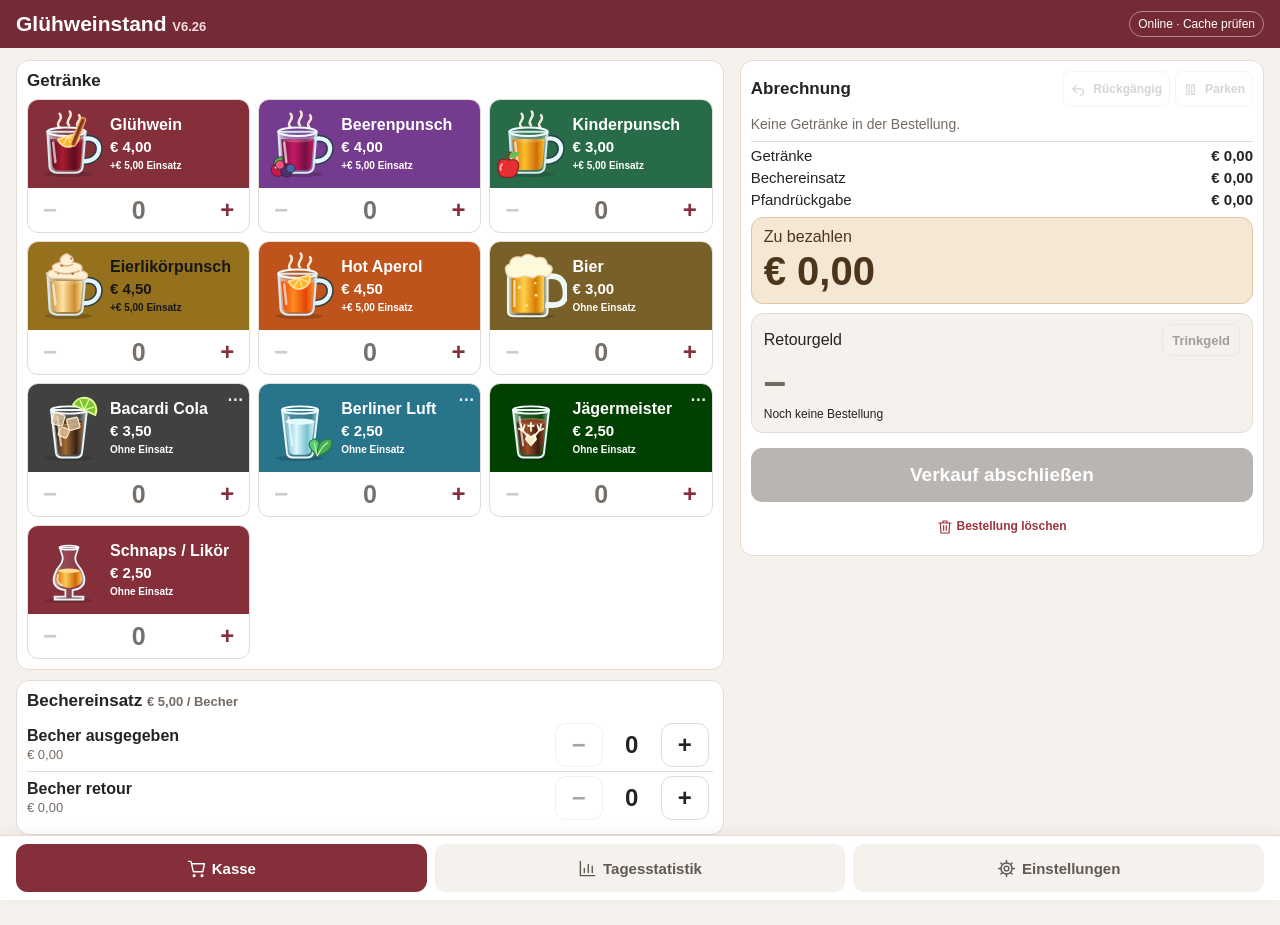
==== commit f61fb4b0: "V6.26: sinnvolle Trinkgeldvorschlaege und integrierter Nummernblock fuer Bargeld und Trinkgeld" ====
--- a/index.html
+++ b/index.html
@@ -212,7 +212,7 @@
 @media(max-width:600px){#sale .drink.pictured,body.mobile-layout #sale .drink.pictured{min-height:90px;padding-left:56px;padding-right:5px}#sale .drink-tile.has-actions .drink.pictured,body.mobile-layout #sale .drink-tile.has-actions .drink.pictured{padding-right:19px}#sale .drink-picture{width:51px;height:65px;left:2px}#sale .drink.pictured strong,body.mobile-layout #sale .drink.pictured strong{font-size:14px}#sale .drink.pictured .drink-price,body.mobile-layout #sale .drink.pictured .drink-price{font-size:14px}#sale .drink.pictured small{font-size:10px}}
 @media(max-width:360px){#sale .drink.pictured,body.mobile-layout #sale .drink.pictured{padding-left:47px}#sale .drink-picture{width:43px;height:57px}#sale .drink.pictured strong,body.mobile-layout #sale .drink.pictured strong{font-size:13px}}
 
-/* V6.25: stress-resistant visual hierarchy, no audio or vibration. */
+/* V6.26: stress-resistant visual hierarchy, no audio or vibration. */
 .ui-icon{display:inline-block;vertical-align:middle;flex:none;pointer-events:none}
 #sale .drink-tile.selected{border-color:#2c995d!important;box-shadow:inset 0 0 0 2px #2c995d}
 #sale .drink-tile.selected .drink-controls{background:#d8f0df;color:#164d31}
@@ -287,11 +287,38 @@
 nav button .ui-icon{width:19px;height:19px;margin-right:6px;vertical-align:middle}
 nav button span{vertical-align:middle}
 @media(max-width:600px){nav button .ui-icon{display:block;margin:0 auto 3px;width:18px;height:18px}nav button span{display:block;font-size:12px}#paymentPane .total strong,#paymentPane .change strong,body.mobile-layout #paymentPane .total strong,body.mobile-layout #paymentPane .change strong{font-size:36px}#paymentPane .heading-tools .undo-small,#paymentPane .heading-tools .mini-tool{font-size:11px;padding:4px 5px}#settings .category-body{padding:8px}}
-</style></head><body><header><h1>Glühweinstand <small>V6.25</small></h1><span class="pill" id="offline">Offline-Status</span></header><div id="testBanner" class="hidden">TESTMODUS – keine echten Buchungen<button id="stopTest" type="button">Testmodus beenden</button></div><main>
+
+/* V6.26: keyboard-free cash and tip entry, ES5/iOS 10-compatible. */
+#cashOpen{display:flex;width:100%;min-height:48px;align-items:center;justify-content:space-between;text-align:left;font-size:24px;font-weight:700;padding:9px 12px;border:1px solid #cfc4bd;background:#fff}
+#cashOpen svg{flex:none;margin-left:6px;pointer-events:none;color:#746a65}
+#cashOpen.empty #cashDisplay{color:#8a817c;font-weight:500}
+body.night-mode #cashOpen{background:#303034;color:#f1eeeb;border-color:#57575d}
+body.night-mode #cashOpen svg,body.night-mode #cashOpen.empty #cashDisplay{color:#c5c2c0}
+#tipQuick .tip-choice{display:flex;flex-direction:column;align-items:center;justify-content:center;min-height:56px;line-height:1.2}
+#tipQuick .tip-choice b{font-size:15px}#tipQuick .tip-choice small{font-size:10px;display:block;margin-top:4px;font-weight:400;color:inherit;opacity:.88}
+#tipHelp{font-size:12px;margin:5px 0;color:inherit}
+#tipCustom{display:block;min-height:44px}
+#numberOverlay{z-index:120}
+#numberOverlay .number-modal{box-sizing:border-box;max-width:370px;padding:14px;max-height:94%;overflow:auto}
+#numberContext{margin:4px 0 8px}
+#numberValue{border:1px solid #cfc4bd;background:#f5f1ed;border-radius:9px;padding:10px 12px;font-size:32px;line-height:1.12;font-weight:750;text-align:right;min-height:58px;font-variant-numeric:tabular-nums}
+#numberValue.replace-ready{border-color:#852f3b}
+.number-keys{display:flex;flex-wrap:wrap;margin:6px -3px 0}
+.number-keys button{width:calc(33.3333% - 6px);margin:3px;min-height:52px;height:52px;padding:3px;font-size:24px}
+.number-tools{display:flex;align-items:stretch;margin:4px -3px 0}
+.number-tools button{flex:1;min-width:0;margin:3px;padding:6px 3px;min-height:46px;font-size:13px}
+#numberOK:not(:disabled){background:#237047;color:#fff;border-color:#237047}
+.number-preview{font-size:13px;font-weight:650;min-height:16px;margin:6px 0 0;color:#237047}
+#numberError{font-size:13px;margin:4px 0 0}
+body.night-mode #numberValue{background:#303034;color:#f1eeeb;border-color:#57575d}
+body.night-mode #numberValue.replace-ready{border-color:#b9707b}
+body.night-mode .number-preview{color:#a0edb9}
+@media(max-height:500px){#numberOverlay .number-modal{padding:9px}.number-keys button{height:37px;min-height:37px;font-size:20px}#numberValue{min-height:44px;font-size:25px;padding:6px}.number-tools button{min-height:38px}#numberContext{margin:2px 0}}
+</style></head><body><header><h1>Glühweinstand <small>V6.26</small></h1><span class="pill" id="offline">Offline-Status</span></header><div id="testBanner" class="hidden">TESTMODUS – keine echten Buchungen<button id="stopTest" type="button">Testmodus beenden</button></div><main>
 <section id="sale" class="layout"><div id="orderPane"><div class="panel"><h2 class="drinks-heading">Getränke <span id="drinkFeedback" aria-live="polite"></span><span id="itemCount" class="item-count"></span></h2><div id="drinks" class="drinks"></div></div><div class="panel"><h2>Bechereinsatz <small id="depositLabel"></small></h2><div class="row"><div class="grow"><b>Becher ausgegeben</b><br><small id="outValue"></small></div><button class="step" id="outMinus" aria-label="Ausgegebene Becher minus">−</button><span class="num" id="out"></span><button class="step" id="outPlus" aria-label="Ausgegebene Becher plus">+</button></div><div class="row"><div class="grow"><b>Becher retour</b><br><small id="backValue"></small></div><button class="step" id="backMinus" aria-label="Retournierte Becher minus">−</button><span class="num" id="back"></span><button class="step" id="backPlus" aria-label="Retournierte Becher plus">+</button></div></div></div>
-<div id="paymentPane"><div class="panel"><button id="backToOrder" class="back-link">‹ Zur Bestellung</button><div class="payment-heading"><h2>Abrechnung</h2><div class="heading-tools"><button id="undoLast" type="button" class="undo-small" aria-label="Letzten Verkauf rückgängig machen" title="Letzten Verkauf rückgängig machen" disabled><svg class="ui-icon" width="16" height="16" viewBox="0 0 24 24" fill="none" stroke="currentColor" stroke-width="1.8" stroke-linecap="round" stroke-linejoin="round" aria-hidden="true" focusable="false"><path d="M9 5 3 11l6 6M3 11h12a5 5 0 0 1 0 10"/></svg><span>Rückgängig</span></button><button id="parkOrder" type="button" class="mini-tool" title="Bestellung parken" aria-label="Bestellung parken"><svg class="ui-icon" width="16" height="16" viewBox="0 0 24 24" fill="none" stroke="currentColor" stroke-width="1.8" stroke-linecap="round" stroke-linejoin="round" aria-hidden="true" focusable="false"><rect x="6" y="4" width="4" height="16" rx="1"/><rect x="14" y="4" width="4" height="16" rx="1"/></svg><span>Parken</span></button></div></div><div id="basketDetails" aria-label="Aktuelle Bestellung"></div><div class="sum"><span>Getränke</span><b id="drinkSum"></b></div><div class="sum"><span>Bechereinsatz</span><b id="outSum"></b></div><div class="sum"><span>Pfandrückgabe</span><b id="backSum"></b></div><div class="sum hidden" id="tipRow"><span>Trinkgeld</span><b id="tipSum"></b><button type="button" id="tipClear" class="basket-minus" aria-label="Trinkgeld entfernen" title="Trinkgeld entfernen">×</button></div><div class="total"><span id="totalLabel">Zu bezahlen</span><strong id="total"></strong></div><div id="cashArea"><label for="cash">Geld erhalten (€)<span id="cashFeedback" aria-live="polite"></span></label><input id="cash" inputmode="decimal" placeholder="0,00" autocomplete="off"><div class="cashkeys" id="cashkeys"></div><div class="cash-extra"><button class="wide" id="clearCash">Geld löschen</button><button class="wide" id="exact">Passend bezahlt</button></div></div><div class="change" id="changeBox"><div class="tip-heading"><span id="changeLabel">Retourgeld</span><button type="button" id="tipToggle" class="tip-toggle" aria-expanded="false" aria-controls="tipPanel">Trinkgeld</button></div><strong id="change">–</strong><small id="paymentState" aria-live="polite"></small><div id="tipPanel" class="hidden"><div class="tip-modes"><button type="button" id="tipModeTotal" aria-pressed="true">Aufrunden auf</button><button type="button" id="tipModeAmount" aria-pressed="false">Trinkgeldbetrag</button></div><div id="tipQuick" class="tip-quick"></div><input id="tipInput" inputmode="decimal" autocomplete="off" placeholder="Gesamtbetrag (€)" aria-label="Trinkgeld oder Gesamtbetrag"><p id="tipError" class="error status"></p><button type="button" id="tipApply" class="wide primary">Übernehmen</button><button type="button" id="tipKeep" class="wide">Stimmt so – kein Retourgeld</button></div></div><button class="primary wide" id="finish">Verkauf abschließen</button><button class="wide" id="discard"><svg class="ui-icon" width="16" height="16" viewBox="0 0 24 24" fill="none" stroke="currentColor" stroke-width="1.8" stroke-linecap="round" stroke-linejoin="round" aria-hidden="true" focusable="false"><path d="M3 6h18M9 6V3h6v3M5 6l1 15h12l1-15M10 10v7m4-7v7"/></svg> Bestellung löschen</button><div id="status" class="status" role="status"></div></div><div id="parkPanel" class="panel hidden"><h2>Geparkte Bestellungen (<span id="parkCount">0</span>)</h2><p id="parkInfo" class="muted"></p><div id="parkEntries"></div></div></div><div id="checkoutBar"><div><small id="checkoutLabel">Zu bezahlen</small><strong id="checkoutTotal">0,00 €</strong></div></div></section>
+<div id="paymentPane"><div class="panel"><button id="backToOrder" class="back-link">‹ Zur Bestellung</button><div class="payment-heading"><h2>Abrechnung</h2><div class="heading-tools"><button id="undoLast" type="button" class="undo-small" aria-label="Letzten Verkauf rückgängig machen" title="Letzten Verkauf rückgängig machen" disabled><svg class="ui-icon" width="16" height="16" viewBox="0 0 24 24" fill="none" stroke="currentColor" stroke-width="1.8" stroke-linecap="round" stroke-linejoin="round" aria-hidden="true" focusable="false"><path d="M9 5 3 11l6 6M3 11h12a5 5 0 0 1 0 10"/></svg><span>Rückgängig</span></button><button id="parkOrder" type="button" class="mini-tool" title="Bestellung parken" aria-label="Bestellung parken"><svg class="ui-icon" width="16" height="16" viewBox="0 0 24 24" fill="none" stroke="currentColor" stroke-width="1.8" stroke-linecap="round" stroke-linejoin="round" aria-hidden="true" focusable="false"><rect x="6" y="4" width="4" height="16" rx="1"/><rect x="14" y="4" width="4" height="16" rx="1"/></svg><span>Parken</span></button></div></div><div id="basketDetails" aria-label="Aktuelle Bestellung"></div><div class="sum"><span>Getränke</span><b id="drinkSum"></b></div><div class="sum"><span>Bechereinsatz</span><b id="outSum"></b></div><div class="sum"><span>Pfandrückgabe</span><b id="backSum"></b></div><div class="sum hidden" id="tipRow"><span>Trinkgeld</span><b id="tipSum"></b><button type="button" id="tipClear" class="basket-minus" aria-label="Trinkgeld entfernen" title="Trinkgeld entfernen">×</button></div><div class="total"><span id="totalLabel">Zu bezahlen</span><strong id="total"></strong></div><div id="cashArea"><label for="cashOpen">Geld erhalten (€)<span id="cashFeedback" aria-live="polite"></span></label><input id="cash" type="hidden"><button type="button" id="cashOpen" aria-label="Erhaltenes Geld eingeben" aria-haspopup="dialog"><span id="cashDisplay">0,00</span><svg width="21" height="21" viewBox="0 0 24 24" fill="none" stroke="currentColor" stroke-width="1.8" stroke-linecap="round" stroke-linejoin="round" aria-hidden="true"><rect x="4" y="2" width="16" height="20" rx="2"/><path d="M8 6h8M8 11h1m6 0h1M8 15h1m6 0h1M8 19h1m6 0h1"/></svg></button><div class="cashkeys" id="cashkeys"></div><div class="cash-extra"><button class="wide" id="clearCash">Geld löschen</button><button class="wide" id="exact">Passend bezahlt</button></div></div><div class="change" id="changeBox"><div class="tip-heading"><span id="changeLabel">Retourgeld</span><button type="button" id="tipToggle" class="tip-toggle" aria-expanded="false" aria-controls="tipPanel">Trinkgeld</button></div><strong id="change">–</strong><small id="paymentState" aria-live="polite"></small><div id="tipPanel" class="hidden"><div class="tip-modes"><button type="button" id="tipModeTotal" aria-pressed="true">Aufrunden auf</button><button type="button" id="tipModeAmount" aria-pressed="false">Trinkgeldbetrag</button></div><div id="tipQuick" class="tip-quick"></div><p id="tipHelp"></p><button type="button" id="tipCustom" class="wide" aria-haspopup="dialog">Individuellen Gesamtbetrag eingeben</button><button type="button" id="tipKeep" class="wide">Stimmt so – kein Retourgeld</button></div></div><button class="primary wide" id="finish">Verkauf abschließen</button><button class="wide" id="discard"><svg class="ui-icon" width="16" height="16" viewBox="0 0 24 24" fill="none" stroke="currentColor" stroke-width="1.8" stroke-linecap="round" stroke-linejoin="round" aria-hidden="true" focusable="false"><path d="M3 6h18M9 6V3h6v3M5 6l1 15h12l1-15M10 10v7m4-7v7"/></svg> Bestellung löschen</button><div id="status" class="status" role="status"></div></div><div id="parkPanel" class="panel hidden"><h2>Geparkte Bestellungen (<span id="parkCount">0</span>)</h2><p id="parkInfo" class="muted"></p><div id="parkEntries"></div></div></div><div id="checkoutBar"><div><small id="checkoutLabel">Zu bezahlen</small><strong id="checkoutTotal">0,00 €</strong></div></div></section>
 <section id="stats" class="hidden"><div class="panel"><h2>Tagesstatistik</h2><label for="date">Verkaufstag</label><input type="date" id="date"><div id="metrics" class="metrics" style="margin-top:14px"></div><h3>Verkaufte Getränke</h3><div id="sales"></div><h3 style="margin-top:16px">Topseller</h3><label for="rankBy">Sortieren nach</label><select id="rankBy"><option value="qty">Verkaufte Stückzahl</option><option value="revenue">Getränkeumsatz</option></select><div id="ranking"></div><div id="cupStats" style="margin:14px 0"></div><div class="export"><button id="exportSummary" class="primary">Getränkeliste als CSV</button><button id="exportAll">Einzelne Vorgänge als CSV</button></div><p class="muted">CSV-Dateien sind mit Excel kompatibel (Semikolon, UTF-8). Bitte regelmäßig exportieren; lokale Browserdaten können gelöscht werden.</p><button id="deleteDay" type="button" class="wide" style="color:#a52626;border-color:#cfa6a6">Tagesstatistik löschen</button><div id="deleteConfirm" class="hidden"><p id="deleteQuestion"></p><button id="deleteYes" class="wide" style="background:#a52626;color:white">Endgültig löschen</button><button id="deleteNo" class="wide">Abbrechen</button></div><div id="csvFallbackBox" class="hidden"><p>CSV zum Kopieren (älterer Browser)</p><textarea id="csvFallback" readonly style="width:100%;height:180px"></textarea></div><p id="deleteDayStatus" class="status" role="status" aria-live="polite"></p></div></section>
-<section id="settings" class="hidden"><div class="panel"><h2>Einstellungen</h2><div class="setting-category"><button type="button" id="cat-products" class="category-toggle" aria-expanded="false" aria-controls="body-products"><svg class="ui-icon" width="21" height="21" viewBox="0 0 24 24" fill="none" stroke="currentColor" stroke-width="1.8" stroke-linecap="round" stroke-linejoin="round" aria-hidden="true" focusable="false"><path d="M4 8h13v9a4 4 0 0 1-4 4H8a4 4 0 0 1-4-4Zm13 1h2a3 3 0 0 1 0 6h-2M7 3v2m4-2v2m4-2v2"/></svg><span class="category-text"><b>Getränke und Preise</b><small>Getränke, Farben, Aktionen, Pfand</small></span><span class="category-arrow" aria-hidden="true">▾</span></button><div id="body-products" class="category-body hidden"><p class="muted">Änderungen gelten für neue Bestellungen. Bechereinsatz pro Getränk ein- oder ausschalten. Bereits abgeschlossene Verkäufe bleiben unverändert.</p><div class="settings-head"><span>Getränk</span><span>Preis (€)</span><span>Bechereinsatz</span><span></span></div><p class="muted">Mit ↑ / ↓ die Reihenfolge ändern. Unter ⋯ findest du Farben, Aktionen und Ausverkauft.</p><div id="settingsRows"></div><button id="addProduct" class="wide add-product">+ Getränk hinzufügen</button><label for="deposit">Bechereinsatz (€)</label><input id="deposit" inputmode="decimal" style="max-width:160px"><button id="saveSettings" class="primary wide">Getränke und Preise speichern</button><p id="settingsStatus" class="status" role="status"></p></div></div><div class="setting-category"><button type="button" id="cat-device" class="category-toggle" aria-expanded="false" aria-controls="body-device"><svg class="ui-icon" width="21" height="21" viewBox="0 0 24 24" fill="none" stroke="currentColor" stroke-width="1.8" stroke-linecap="round" stroke-linejoin="round" aria-hidden="true" focusable="false"><rect x="2" y="3" width="20" height="14" rx="2"/><path d="M12 17v4m-5 0h10"/></svg><span class="category-text"><b>Geräteeinstellungen</b><small>Gerätename, Nachtmodus, Bildschirm</small></span><span class="category-arrow" aria-hidden="true">▾</span></button><div id="body-device" class="category-body hidden"><label for="device">Gerätename</label><input id="device" maxlength="40" placeholder="Kasse 1" style="font-size:17px"><label class="pref-check"><input type="checkbox" id="nightPref">Nachtmodus</label><label class="pref-check"><input type="checkbox" id="wakePref">Bildschirm eingeschaltet halten</label><p class="muted" id="wakeStatus"></p><button id="savePrefs" class="wide primary">Geräteeinstellungen speichern</button><p id="prefsStatus" class="status"></p></div></div><div class="setting-category"><button type="button" id="cat-payment" class="category-toggle" aria-expanded="false" aria-controls="body-payment"><svg class="ui-icon" width="21" height="21" viewBox="0 0 24 24" fill="none" stroke="currentColor" stroke-width="1.8" stroke-linecap="round" stroke-linejoin="round" aria-hidden="true" focusable="false"><rect x="2" y="5" width="20" height="14" rx="2"/><circle cx="12" cy="12" r="3"/><path d="M5 12h1m12 0h1"/></svg><span class="category-text"><b>Zahlungseinstellungen</b><small>Geldscheintasten, additive Eingabe</small></span><span class="category-arrow" aria-hidden="true">▾</span></button><div id="body-payment" class="category-body hidden"><label class="pref-check"><input type="checkbox" id="cashAddPref">Geldscheintasten addieren</label><label for="cashNotesPref">Geldscheintasten (€; mit Semikolon trennen)</label><input id="cashNotesPref" style="font-size:16px"><button id="savePayment" class="wide primary">Zahlungseinstellungen speichern</button><p id="paymentPrefsStatus" class="status"></p></div></div><div class="setting-category"><button type="button" id="cat-security" class="category-toggle" aria-expanded="false" aria-controls="body-security"><svg class="ui-icon" width="21" height="21" viewBox="0 0 24 24" fill="none" stroke="currentColor" stroke-width="1.8" stroke-linecap="round" stroke-linejoin="round" aria-hidden="true" focusable="false"><path d="M12 2l9 4v6c0 5-5 8-9 10-4-2-9-5-9-10V6zM8 12l3 3 5-6"/></svg><span class="category-text"><b>Sicherheit</b><small>Admin-PIN</small></span><span class="category-arrow" aria-hidden="true">▾</span></button><div id="body-security" class="category-body hidden"><p class="muted">Lokaler Schutz vor versehentlichen Änderungen, keine manipulationssichere Zugriffskontrolle.</p><label for="newPin">Neue vierstellige PIN</label><input type="password" id="newPin" maxlength="4" inputmode="numeric" autocomplete="off"><label for="repeatPin">PIN wiederholen</label><input type="password" id="repeatPin" maxlength="4" inputmode="numeric" autocomplete="off"><button id="savePin" class="wide">PIN speichern</button><button id="removePin" class="wide">PIN deaktivieren</button><p id="pinSettingsStatus" class="status"></p></div></div><div class="setting-category"><button type="button" id="cat-recent" class="category-toggle" aria-expanded="false" aria-controls="body-recent"><svg class="ui-icon" width="21" height="21" viewBox="0 0 24 24" fill="none" stroke="currentColor" stroke-width="1.8" stroke-linecap="round" stroke-linejoin="round" aria-hidden="true" focusable="false"><path d="M3 12a9 9 0 1 1 3 7M3 4v8h8m1-5v5l4 2"/></svg><span class="category-text"><b>Letzte Verkäufe</b><small>Die letzten 10 Vorgänge</small></span><span class="category-arrow" aria-hidden="true">▾</span></button><div id="body-recent" class="category-body hidden"><div id="recentSales"></div></div></div><div class="setting-category"><button type="button" id="cat-template" class="category-toggle" aria-expanded="false" aria-controls="body-template"><svg class="ui-icon" width="21" height="21" viewBox="0 0 24 24" fill="none" stroke="currentColor" stroke-width="1.8" stroke-linecap="round" stroke-linejoin="round" aria-hidden="true" focusable="false"><path d="M7 18a5 5 0 0 1-1-10 7 7 0 0 1 13 2 4 4 0 0 1 0 8H7z"/></svg><span class="category-text"><b>Globale Vorlage</b><small>Speichern, laden, Token</small></span><span class="category-arrow" aria-hidden="true">▾</span></button><div id="body-template" class="category-body hidden"><p id="templateStatus" class="muted" role="status"></p><button id="publishTemplate" type="button" class="primary wide">Als Vorlage speichern</button><button id="reloadTemplate" class="wide" type="button">Vorlage laden</button><div id="publishPanel" class="hidden"><label for="templateToken">GitHub-Zugriffstoken</label><input id="templateToken" type="password" autocomplete="off" autocapitalize="off" spellcheck="false" style="font-size:16px"><label for="rememberToken" style="display:flex;align-items:center;margin:10px 0"><input id="rememberToken" type="checkbox" style="width:22px;height:22px;min-height:0;flex:none;margin:0 9px 0 0">Token auf diesem Gerät merken</label><button id="confirmPublish" type="button" class="primary wide">Vorlage veröffentlichen</button><button id="cancelPublish" type="button" class="wide">Abbrechen</button><p class="muted">Nur bei aktivierter Option wird der Token unverschlüsselt im lokalen Browserspeicher abgelegt. Nur auf einem vertrauenswürdigen Gerät verwenden. Der Token wird niemals in die Vorlagendatei geschrieben. Nur Getränkeliste, Preise, Farben, Reihenfolge, Aktionen und Bechereinsatz werden öffentlich in GitHub gespeichert.</p></div><button id="forgetToken" type="button" class="wide hidden">Gespeicherten Token entfernen</button><p id="tokenStatus" class="muted" role="status"></p><p class="muted">Vorlagen werden ausschließlich manuell gespeichert und geladen. Gerätename und Verkäufe bleiben lokal.</p></div></div><div class="setting-category"><button type="button" id="cat-backup" class="category-toggle" aria-expanded="false" aria-controls="body-backup"><svg class="ui-icon" width="21" height="21" viewBox="0 0 24 24" fill="none" stroke="currentColor" stroke-width="1.8" stroke-linecap="round" stroke-linejoin="round" aria-hidden="true" focusable="false"><ellipse cx="12" cy="5" rx="9" ry="3"/><path d="M3 5v14c0 4 18 4 18 0V5M3 12c0 4 18 4 18 0"/></svg><span class="category-text"><b>Datensicherung</b><small>Sicherung und Wiederherstellung</small></span><span class="category-arrow" aria-hidden="true">▾</span></button><div id="body-backup" class="category-body hidden"><button id="backupCreate" class="wide">Datensicherung erstellen</button><button id="backupOpen" class="wide">Datensicherung wiederherstellen</button><div id="backupBox" class="hidden"><label for="backupFile">JSON-Datei auswählen (optional)</label><input id="backupFile" type="file" accept=".json,application/json"><label for="backupText">JSON-Sicherung zum Kopieren oder Einfügen</label><textarea id="backupText" style="width:100%;height:150px;font-size:14px"></textarea><button id="backupRestore" class="primary wide">Wiederherstellen (ersetzt lokale Daten)</button></div><p id="backupStatus" class="status"></p><p class="muted">Sicherung enthält Einstellungen und Verkäufe, aber keinen GitHub-Token. Bitte außerhalb des Geräts aufbewahren.</p></div></div><div class="setting-category"><button type="button" id="cat-test" class="category-toggle" aria-expanded="false" aria-controls="body-test"><svg class="ui-icon" width="21" height="21" viewBox="0 0 24 24" fill="none" stroke="currentColor" stroke-width="1.8" stroke-linecap="round" stroke-linejoin="round" aria-hidden="true" focusable="false"><path d="M9 3h6m-5 0v7L4 20h16l-6-10V3M7 15h10"/></svg><span class="category-text"><b>Testmodus</b><small>Üben ohne echte Buchungen</small></span><span class="category-arrow" aria-hidden="true">▾</span></button><div id="body-test" class="category-body hidden"><p class="muted">Testbestellungen werden nicht in der echten Statistik gespeichert.</p><button id="startTest" class="wide">Testmodus starten</button><p id="testStatus" class="status"></p></div></div><p class="muted">Diese App ist ein Bestell- und Abrechnungsrechner, keine Registrierkasse. Die Daten liegen ausschließlich lokal auf diesem Gerät bzw. in diesem Browserprofil.</p></div></section></main><div id="saleSuccess" class="hidden" role="status" aria-live="polite"><div class="success-top"><svg class="ui-icon" width="22" height="22" viewBox="0 0 24 24" fill="none" stroke="currentColor" stroke-width="1.8" stroke-linecap="round" stroke-linejoin="round" aria-hidden="true" focusable="false"><path d="m5 12 4 4L19 6"/></svg><span id="successTitle"></span></div><small id="successLabel"></small><strong id="successAmount"></strong><small>Bereit für die nächste Bestellung</small></div><div id="pinOverlay" class="action-overlay hidden"><div class="action-modal" role="dialog" aria-modal="true"><h2>Admin-PIN</h2><input id="pinInput" type="password" maxlength="4" inputmode="numeric" autocomplete="off"><p id="pinError" class="error"></p><button id="pinOK" class="wide primary">Entsperren</button><button id="pinCancel" class="wide">Abbrechen</button></div></div><div id="actionOverlay" class="action-overlay hidden"><div class="action-modal" role="dialog" aria-modal="true" aria-labelledby="actionTitle"><h2 id="actionTitle"></h2><p class="muted">Angebot auswählen</p><div id="actionChoices"></div><button id="actionClose" class="wide">Abbrechen</button></div></div><nav><button data-tab="sale" class="active"><svg class="ui-icon" width="21" height="21" viewBox="0 0 24 24" fill="none" stroke="currentColor" stroke-width="1.8" stroke-linecap="round" stroke-linejoin="round" aria-hidden="true" focusable="false"><circle cx="9" cy="21" r="1"/><circle cx="19" cy="21" r="1"/><path d="M2 3h3l3 13h12l2-10H6"/></svg><span>Kasse</span></button><button data-tab="stats"><svg class="ui-icon" width="21" height="21" viewBox="0 0 24 24" fill="none" stroke="currentColor" stroke-width="1.8" stroke-linecap="round" stroke-linejoin="round" aria-hidden="true" focusable="false"><path d="M3 3v18h18M8 17v-5m5 5V7m5 10v-8"/></svg><span>Tagesstatistik</span></button><button data-tab="settings"><svg class="ui-icon" width="21" height="21" viewBox="0 0 24 24" fill="none" stroke="currentColor" stroke-width="1.8" stroke-linecap="round" stroke-linejoin="round" aria-hidden="true" focusable="false"><circle cx="12" cy="12" r="3"/><path d="M12 2v3m0 14v3M2 12h3m14 0h3M5 5l2 2m10 10 2 2M5 19l2-2M17 7l2-2"/><circle cx="12" cy="12" r="7"/></svg><span>Einstellungen</span></button></nav><script>
+<section id="settings" class="hidden"><div class="panel"><h2>Einstellungen</h2><div class="setting-category"><button type="button" id="cat-products" class="category-toggle" aria-expanded="false" aria-controls="body-products"><svg class="ui-icon" width="21" height="21" viewBox="0 0 24 24" fill="none" stroke="currentColor" stroke-width="1.8" stroke-linecap="round" stroke-linejoin="round" aria-hidden="true" focusable="false"><path d="M4 8h13v9a4 4 0 0 1-4 4H8a4 4 0 0 1-4-4Zm13 1h2a3 3 0 0 1 0 6h-2M7 3v2m4-2v2m4-2v2"/></svg><span class="category-text"><b>Getränke und Preise</b><small>Getränke, Farben, Aktionen, Pfand</small></span><span class="category-arrow" aria-hidden="true">▾</span></button><div id="body-products" class="category-body hidden"><p class="muted">Änderungen gelten für neue Bestellungen. Bechereinsatz pro Getränk ein- oder ausschalten. Bereits abgeschlossene Verkäufe bleiben unverändert.</p><div class="settings-head"><span>Getränk</span><span>Preis (€)</span><span>Bechereinsatz</span><span></span></div><p class="muted">Mit ↑ / ↓ die Reihenfolge ändern. Unter ⋯ findest du Farben, Aktionen und Ausverkauft.</p><div id="settingsRows"></div><button id="addProduct" class="wide add-product">+ Getränk hinzufügen</button><label for="deposit">Bechereinsatz (€)</label><input id="deposit" inputmode="decimal" style="max-width:160px"><button id="saveSettings" class="primary wide">Getränke und Preise speichern</button><p id="settingsStatus" class="status" role="status"></p></div></div><div class="setting-category"><button type="button" id="cat-device" class="category-toggle" aria-expanded="false" aria-controls="body-device"><svg class="ui-icon" width="21" height="21" viewBox="0 0 24 24" fill="none" stroke="currentColor" stroke-width="1.8" stroke-linecap="round" stroke-linejoin="round" aria-hidden="true" focusable="false"><rect x="2" y="3" width="20" height="14" rx="2"/><path d="M12 17v4m-5 0h10"/></svg><span class="category-text"><b>Geräteeinstellungen</b><small>Gerätename, Nachtmodus, Bildschirm</small></span><span class="category-arrow" aria-hidden="true">▾</span></button><div id="body-device" class="category-body hidden"><label for="device">Gerätename</label><input id="device" maxlength="40" placeholder="Kasse 1" style="font-size:17px"><label class="pref-check"><input type="checkbox" id="nightPref">Nachtmodus</label><label class="pref-check"><input type="checkbox" id="wakePref">Bildschirm eingeschaltet halten</label><p class="muted" id="wakeStatus"></p><button id="savePrefs" class="wide primary">Geräteeinstellungen speichern</button><p id="prefsStatus" class="status"></p></div></div><div class="setting-category"><button type="button" id="cat-payment" class="category-toggle" aria-expanded="false" aria-controls="body-payment"><svg class="ui-icon" width="21" height="21" viewBox="0 0 24 24" fill="none" stroke="currentColor" stroke-width="1.8" stroke-linecap="round" stroke-linejoin="round" aria-hidden="true" focusable="false"><rect x="2" y="5" width="20" height="14" rx="2"/><circle cx="12" cy="12" r="3"/><path d="M5 12h1m12 0h1"/></svg><span class="category-text"><b>Zahlungseinstellungen</b><small>Geldscheintasten, additive Eingabe</small></span><span class="category-arrow" aria-hidden="true">▾</span></button><div id="body-payment" class="category-body hidden"><label class="pref-check"><input type="checkbox" id="cashAddPref">Geldscheintasten addieren</label><label for="cashNotesPref">Geldscheintasten (€; mit Semikolon trennen)</label><input id="cashNotesPref" style="font-size:16px"><button id="savePayment" class="wide primary">Zahlungseinstellungen speichern</button><p id="paymentPrefsStatus" class="status"></p></div></div><div class="setting-category"><button type="button" id="cat-security" class="category-toggle" aria-expanded="false" aria-controls="body-security"><svg class="ui-icon" width="21" height="21" viewBox="0 0 24 24" fill="none" stroke="currentColor" stroke-width="1.8" stroke-linecap="round" stroke-linejoin="round" aria-hidden="true" focusable="false"><path d="M12 2l9 4v6c0 5-5 8-9 10-4-2-9-5-9-10V6zM8 12l3 3 5-6"/></svg><span class="category-text"><b>Sicherheit</b><small>Admin-PIN</small></span><span class="category-arrow" aria-hidden="true">▾</span></button><div id="body-security" class="category-body hidden"><p class="muted">Lokaler Schutz vor versehentlichen Änderungen, keine manipulationssichere Zugriffskontrolle.</p><label for="newPin">Neue vierstellige PIN</label><input type="password" id="newPin" maxlength="4" inputmode="numeric" autocomplete="off"><label for="repeatPin">PIN wiederholen</label><input type="password" id="repeatPin" maxlength="4" inputmode="numeric" autocomplete="off"><button id="savePin" class="wide">PIN speichern</button><button id="removePin" class="wide">PIN deaktivieren</button><p id="pinSettingsStatus" class="status"></p></div></div><div class="setting-category"><button type="button" id="cat-recent" class="category-toggle" aria-expanded="false" aria-controls="body-recent"><svg class="ui-icon" width="21" height="21" viewBox="0 0 24 24" fill="none" stroke="currentColor" stroke-width="1.8" stroke-linecap="round" stroke-linejoin="round" aria-hidden="true" focusable="false"><path d="M3 12a9 9 0 1 1 3 7M3 4v8h8m1-5v5l4 2"/></svg><span class="category-text"><b>Letzte Verkäufe</b><small>Die letzten 10 Vorgänge</small></span><span class="category-arrow" aria-hidden="true">▾</span></button><div id="body-recent" class="category-body hidden"><div id="recentSales"></div></div></div><div class="setting-category"><button type="button" id="cat-template" class="category-toggle" aria-expanded="false" aria-controls="body-template"><svg class="ui-icon" width="21" height="21" viewBox="0 0 24 24" fill="none" stroke="currentColor" stroke-width="1.8" stroke-linecap="round" stroke-linejoin="round" aria-hidden="true" focusable="false"><path d="M7 18a5 5 0 0 1-1-10 7 7 0 0 1 13 2 4 4 0 0 1 0 8H7z"/></svg><span class="category-text"><b>Globale Vorlage</b><small>Speichern, laden, Token</small></span><span class="category-arrow" aria-hidden="true">▾</span></button><div id="body-template" class="category-body hidden"><p id="templateStatus" class="muted" role="status"></p><button id="publishTemplate" type="button" class="primary wide">Als Vorlage speichern</button><button id="reloadTemplate" class="wide" type="button">Vorlage laden</button><div id="publishPanel" class="hidden"><label for="templateToken">GitHub-Zugriffstoken</label><input id="templateToken" type="password" autocomplete="off" autocapitalize="off" spellcheck="false" style="font-size:16px"><label for="rememberToken" style="display:flex;align-items:center;margin:10px 0"><input id="rememberToken" type="checkbox" style="width:22px;height:22px;min-height:0;flex:none;margin:0 9px 0 0">Token auf diesem Gerät merken</label><button id="confirmPublish" type="button" class="primary wide">Vorlage veröffentlichen</button><button id="cancelPublish" type="button" class="wide">Abbrechen</button><p class="muted">Nur bei aktivierter Option wird der Token unverschlüsselt im lokalen Browserspeicher abgelegt. Nur auf einem vertrauenswürdigen Gerät verwenden. Der Token wird niemals in die Vorlagendatei geschrieben. Nur Getränkeliste, Preise, Farben, Reihenfolge, Aktionen und Bechereinsatz werden öffentlich in GitHub gespeichert.</p></div><button id="forgetToken" type="button" class="wide hidden">Gespeicherten Token entfernen</button><p id="tokenStatus" class="muted" role="status"></p><p class="muted">Vorlagen werden ausschließlich manuell gespeichert und geladen. Gerätename und Verkäufe bleiben lokal.</p></div></div><div class="setting-category"><button type="button" id="cat-backup" class="category-toggle" aria-expanded="false" aria-controls="body-backup"><svg class="ui-icon" width="21" height="21" viewBox="0 0 24 24" fill="none" stroke="currentColor" stroke-width="1.8" stroke-linecap="round" stroke-linejoin="round" aria-hidden="true" focusable="false"><ellipse cx="12" cy="5" rx="9" ry="3"/><path d="M3 5v14c0 4 18 4 18 0V5M3 12c0 4 18 4 18 0"/></svg><span class="category-text"><b>Datensicherung</b><small>Sicherung und Wiederherstellung</small></span><span class="category-arrow" aria-hidden="true">▾</span></button><div id="body-backup" class="category-body hidden"><button id="backupCreate" class="wide">Datensicherung erstellen</button><button id="backupOpen" class="wide">Datensicherung wiederherstellen</button><div id="backupBox" class="hidden"><label for="backupFile">JSON-Datei auswählen (optional)</label><input id="backupFile" type="file" accept=".json,application/json"><label for="backupText">JSON-Sicherung zum Kopieren oder Einfügen</label><textarea id="backupText" style="width:100%;height:150px;font-size:14px"></textarea><button id="backupRestore" class="primary wide">Wiederherstellen (ersetzt lokale Daten)</button></div><p id="backupStatus" class="status"></p><p class="muted">Sicherung enthält Einstellungen und Verkäufe, aber keinen GitHub-Token. Bitte außerhalb des Geräts aufbewahren.</p></div></div><div class="setting-category"><button type="button" id="cat-test" class="category-toggle" aria-expanded="false" aria-controls="body-test"><svg class="ui-icon" width="21" height="21" viewBox="0 0 24 24" fill="none" stroke="currentColor" stroke-width="1.8" stroke-linecap="round" stroke-linejoin="round" aria-hidden="true" focusable="false"><path d="M9 3h6m-5 0v7L4 20h16l-6-10V3M7 15h10"/></svg><span class="category-text"><b>Testmodus</b><small>Üben ohne echte Buchungen</small></span><span class="category-arrow" aria-hidden="true">▾</span></button><div id="body-test" class="category-body hidden"><p class="muted">Testbestellungen werden nicht in der echten Statistik gespeichert.</p><button id="startTest" class="wide">Testmodus starten</button><p id="testStatus" class="status"></p></div></div><p class="muted">Diese App ist ein Bestell- und Abrechnungsrechner, keine Registrierkasse. Die Daten liegen ausschließlich lokal auf diesem Gerät bzw. in diesem Browserprofil.</p></div></section></main><div id="numberOverlay" class="action-overlay hidden" role="dialog" aria-modal="true" aria-labelledby="numberTitle"><div class="action-modal number-modal"><h2 id="numberTitle"></h2><p id="numberContext" class="muted"></p><div id="numberValue" role="status" aria-live="polite">0,00 €</div><div id="numberKeys" class="number-keys"></div><p id="numberPreview" class="number-preview" aria-live="polite"></p><p id="numberError" class="error status"></p><div class="number-tools"><button type="button" id="numberClear">Löschen</button><button type="button" id="numberCancel">Abbrechen</button><button type="button" id="numberOK" class="primary">Übernehmen</button></div></div></div><div id="saleSuccess" class="hidden" role="status" aria-live="polite"><div class="success-top"><svg class="ui-icon" width="22" height="22" viewBox="0 0 24 24" fill="none" stroke="currentColor" stroke-width="1.8" stroke-linecap="round" stroke-linejoin="round" aria-hidden="true" focusable="false"><path d="m5 12 4 4L19 6"/></svg><span id="successTitle"></span></div><small id="successLabel"></small><strong id="successAmount"></strong><small>Bereit für die nächste Bestellung</small></div><div id="pinOverlay" class="action-overlay hidden"><div class="action-modal" role="dialog" aria-modal="true"><h2>Admin-PIN</h2><input id="pinInput" type="password" maxlength="4" inputmode="numeric" autocomplete="off"><p id="pinError" class="error"></p><button id="pinOK" class="wide primary">Entsperren</button><button id="pinCancel" class="wide">Abbrechen</button></div></div><div id="actionOverlay" class="action-overlay hidden"><div class="action-modal" role="dialog" aria-modal="true" aria-labelledby="actionTitle"><h2 id="actionTitle"></h2><p class="muted">Angebot auswählen</p><div id="actionChoices"></div><button id="actionClose" class="wide">Abbrechen</button></div></div><nav><button data-tab="sale" class="active"><svg class="ui-icon" width="21" height="21" viewBox="0 0 24 24" fill="none" stroke="currentColor" stroke-width="1.8" stroke-linecap="round" stroke-linejoin="round" aria-hidden="true" focusable="false"><circle cx="9" cy="21" r="1"/><circle cx="19" cy="21" r="1"/><path d="M2 3h3l3 13h12l2-10H6"/></svg><span>Kasse</span></button><button data-tab="stats"><svg class="ui-icon" width="21" height="21" viewBox="0 0 24 24" fill="none" stroke="currentColor" stroke-width="1.8" stroke-linecap="round" stroke-linejoin="round" aria-hidden="true" focusable="false"><path d="M3 3v18h18M8 17v-5m5 5V7m5 10v-8"/></svg><span>Tagesstatistik</span></button><button data-tab="settings"><svg class="ui-icon" width="21" height="21" viewBox="0 0 24 24" fill="none" stroke="currentColor" stroke-width="1.8" stroke-linecap="round" stroke-linejoin="round" aria-hidden="true" focusable="false"><circle cx="12" cy="12" r="3"/><path d="M12 2v3m0 14v3M2 12h3m14 0h3M5 5l2 2m10 10 2 2M5 19l2-2M17 7l2-2"/><circle cx="12" cy="12" r="7"/></svg><span>Einstellungen</span></button></nav><script>
 
 (function(){
 'use strict';
@@ -362,22 +389,39 @@
 function parked(){return Array.isArray(data.parked)?data.parked:[];}
 function sold(p){return !!(data.soldOut&&data.soldOut[p.id]);}
 
-var tipMode='total';
+var tipMode='total',padTarget='',padEntry='',padReplace=false,padReturn=null;
 function cleanTip(n){return integer(n,0,100000000)?n:0;}
-function closeTip(){toggle($('tipPanel'),'hidden',true);$('tipToggle').setAttribute('aria-expanded','false');$('tipInput').value='';$('tipError').textContent='';}
 function canTip(){return actualOrder()&&baseDue()>0;}
-function updateTip(){if(!canTip()){tip=0;closeTip();}$('tipToggle').disabled=!canTip();toggle($('tipRow'),'hidden',!tip);$('tipSum').textContent=money(tip);if(!$('tipPanel').classList.contains('hidden')){$('tipKeep').disabled=cents($('cash').value)===null||cents($('cash').value)<baseDue();}}
-function setTip(n){if(!canTip()||!integer(n,0,100000000))return false;tip=n;closeTip();render();return true;}
-function tipOptions(){var root=$('tipQuick');clear(root);var base=baseDue(),values=tipMode==='tip'?[100,200,500]:[100,500,1000].map(function(step){return (Math.floor(base/step)+1)*step;});var unique=[];values.forEach(function(n){if(unique.indexOf(n)<0)unique.push(n);});while(unique.length<3)unique.push(unique[unique.length-1]+100);unique.sort(function(a,b){return a-b;});unique.forEach(function(n){var k=el('button',money(n));k.onclick=function(){setTip(tipMode==='total'?n-baseDue():n);};append(root,k);});}
-function selectTipMode(mode){tipMode=mode;$('tipModeTotal').setAttribute('aria-pressed',String(mode==='total'));$('tipModeAmount').setAttribute('aria-pressed',String(mode==='tip'));$('tipInput').placeholder=mode==='total'?'Gesamtbetrag (€)':'Trinkgeldbetrag (€)';$('tipInput').value='';$('tipError').textContent='';tipOptions();}
+function tipLimit(){var r=cents($('cash').value);return canTip()&&r!==null?r-baseDue():-1;}
+function closePad(restoreFocus){if(!padTarget)return;var ret=padReturn;padTarget='';padEntry='';padReplace=false;padReturn=null;toggle($('numberOverlay'),'hidden',true);if(restoreFocus&&ret&&ret.focus)ret.focus();}
+function closeTip(){if(padTarget==='tip')closePad(false);toggle($('tipPanel'),'hidden',true);$('tipToggle').setAttribute('aria-expanded','false');}
+function tipSuggestions(base,received,mode){if(base<=0||received===null||received<=base)return [];var cap=received-base;if(mode==='tip')return [50,100,200].filter(function(n){return n<=cap;});var values=[100,500,1000].map(function(step){return (Math.floor(base/step)+1)*step;});for(var i=2;i<=4;i++)values.push((Math.floor(base/500)+i)*500);return values.filter(function(n,i,a){return n<=received&&a.indexOf(n)===i;}).sort(function(a,b){return a-b;}).slice(0,3);}
+function updateTip(){if(!canTip()){tip=0;closeTip();}$('tipToggle').disabled=!canTip();toggle($('tipRow'),'hidden',!tip);$('tipSum').textContent=money(tip);if(!$('tipPanel').classList.contains('hidden')){var enough=tipLimit()>0;$('tipKeep').disabled=!enough;$('tipCustom').disabled=!enough;$('tipHelp').textContent=enough?'Verfügbar für Trinkgeld: '+money(tipLimit()):'Zuerst ausreichend Bargeld erfassen.';tipOptions();}}
+function setTip(n){if(!canTip()||!integer(n,0,100000000)||n>tipLimit())return false;tip=n;closePad(false);closeTip();render();return true;}
+function tipOptions(){var root=$('tipQuick');clear(root);var base=baseDue(),values=tipSuggestions(base,cents($('cash').value),tipMode);values.forEach(function(n){var mode=tipMode,k=el('button',undefined,'tip-choice'),t=mode==='total'?n-base:n;append(k,el('b',money(n)),el('small',mode==='total'?'+'+money(t)+' Trinkgeld':'Trinkgeld'));k.setAttribute('aria-label',mode==='total'?'Auf '+money(n)+' aufrunden, '+money(t)+' Trinkgeld':money(t)+' Trinkgeld');k.onclick=function(){setTip(mode==='total'?n-baseDue():n);};append(root,k);});toggle(root,'hidden',!values.length);}
+function selectTipMode(mode){tipMode=mode;$('tipModeTotal').setAttribute('aria-pressed',String(mode==='total'));$('tipModeAmount').setAttribute('aria-pressed',String(mode==='tip'));$('tipCustom').textContent=mode==='total'?'Individuellen Gesamtbetrag eingeben':'Individuelles Trinkgeld eingeben';tipOptions();}
 $('tipToggle').onclick=function(){if(!canTip())return;if(!$('tipPanel').classList.contains('hidden')){closeTip();return;}selectTipMode('total');toggle($('tipPanel'),'hidden',false);$('tipToggle').setAttribute('aria-expanded','true');updateTip();};
 $('tipModeTotal').onclick=function(){selectTipMode('total');};
 $('tipModeAmount').onclick=function(){selectTipMode('tip');};
-$('tipApply').onclick=function(){var n=cents($('tipInput').value);if(n===null||(tipMode==='total'&&n<baseDue())){$('tipError').textContent=tipMode==='total'?'Gesamtbetrag muss mindestens '+money(baseDue())+' betragen.':'Bitte gültigen Trinkgeldbetrag eingeben.';return;}setTip(tipMode==='total'?n-baseDue():n);};
-$('tipInput').onkeydown=function(e){if(e.keyCode===13){e.preventDefault();$('tipApply').onclick();}};
-$('tipKeep').onclick=function(){var n=cents($('cash').value);if(canTip()&&n!==null&&n>=baseDue())setTip(n-baseDue());};
+$('tipKeep').onclick=function(){var n=tipLimit();if(n>0)setTip(n);};
 $('tipClear').onclick=function(){tip=0;closeTip();render();};
-
+function padValue(){return cents(padEntry);}
+function padRefresh(){var n=padValue(),d=due(),r=cents($('cash').value),t=padTarget==='tip'?(tipMode==='total'?(n===null?null:n-baseDue()):n):null,ok=n!==null,msg='',preview='';
+$('numberValue').textContent=(padEntry||'0,00')+' €';
+toggle($('numberValue'),'replace-ready',padReplace);
+if(padTarget==='tip'){ok=ok&&canTip()&&t>=0&&t<=tipLimit();if(n!==null&&!ok)msg=tipMode==='total'&&n<baseDue()?'Mindestens '+money(baseDue())+'.':'Maximal '+money(Math.max(0,tipMode==='total'?(r||0):tipLimit()))+'.';if(ok)preview='Trinkgeld: '+money(t)+' · Retourgeld: '+money(r-baseDue()-t);}
+else if(n!==null){preview=n>=d?'Retourgeld: '+money(n-d):'Geld fehlt noch: '+money(d-n);if(tip&&n<d)msg='Das gewählte Trinkgeld ist noch nicht gedeckt.';}
+$('numberPreview').textContent=preview;$('numberError').textContent=msg;$('numberOK').disabled=!ok;}
+function openPad(target,ret){if(target==='tip'&&tipLimit()<=0)return;if(target==='cash'&&(!actualOrder()||due()<=0))return;padTarget=target;padReturn=ret;var existing=target==='cash'?cents($('cash').value):null;padEntry=existing===null?'':dec(existing);padReplace=existing!==null;$('numberTitle').textContent=target==='cash'?'Geld erhalten':tipMode==='total'?'Gesamtbetrag inkl. Trinkgeld':'Trinkgeldbetrag';$('numberContext').textContent=target==='cash'?'Zu bezahlen: '+money(due()):'Rechnung: '+money(baseDue())+' · Erhalten: '+money(cents($('cash').value)||0);toggle($('numberOverlay'),'hidden',false);padRefresh();if($('numberCancel').focus)$('numberCancel').focus();}
+function padKey(k){if(!padTarget)return;if(k==='clear'){padEntry='';padReplace=false;}else if(k==='back'){padEntry=padReplace?'':padEntry.slice(0,-1);padReplace=false;}else{if(padReplace){padEntry='';padReplace=false;}if(k===','||k==='.'){if(padEntry.indexOf(',')<0)padEntry=(padEntry||'0')+',';}else if(/^[0-9]$/.test(k)){if(padEntry==='0')padEntry='';var parts=padEntry.split(',');if(parts.length===2&&parts[1].length>=2){padRefresh();return;}var next=padEntry+k;if(next.length<=10&&cents(next)!==null)padEntry=next;}}padRefresh();}
+function applyPad(){if(!padTarget||$('numberOK').disabled)return;var n=padValue(),target=padTarget;if(n===null)return;if(target==='tip'){if(setTip(tipMode==='total'?n-baseDue():n)&&$('tipToggle').focus)$('tipToggle').focus();}else{closePad(true);$('cash').value=dec(n);renderCash();}}
+$('cashOpen').onclick=function(){openPad('cash',this);};
+$('tipCustom').onclick=function(){openPad('tip',this);};
+$('numberCancel').onclick=function(){closePad(true);};
+$('numberOK').onclick=applyPad;
+$('numberClear').onclick=function(){padKey('clear');};
+$('numberOverlay').onclick=function(e){if(e.target===this)closePad(true);};
+function initNumberPad(){var root=$('numberKeys');['7','8','9','4','5','6','1','2','3',',','0','back'].forEach(function(k){var b=el('button',k==='back'?'⌫':k);if(k==='back')b.setAttribute('aria-label','Letzte Ziffer löschen');b.onclick=function(){padKey(k);};append(root,b);});document.addEventListener('keydown',function(e){if(!padTarget)return;var k=e.key||'',code=e.keyCode||e.which;if(!k){if(code>=48&&code<=57)k=String(code-48);else if(code>=96&&code<=105)k=String(code-96);else if(code===188||code===190||code===110)k=',';else if(code===8)k='Backspace';else if(code===46)k='Delete';else if(code===13)k='Enter';else if(code===27)k='Escape';}if(e.ctrlKey||e.altKey||e.metaKey)return;if(/^[0-9.,]$/.test(k)){e.preventDefault();padKey(k);}else if(k==='Backspace'||k==='Delete'){e.preventDefault();padKey(k==='Backspace'?'back':'clear');}else if(k==='Escape'){e.preventDefault();closePad(true);}else if(k==='Enter'){e.preventDefault();applyPad();}else if(k==='Tab'){var bs=$('numberOverlay').getElementsByTagName('button'),enabled=[];for(var i=0;i<bs.length;i++)if(!bs[i].disabled)enabled.push(bs[i]);if(enabled.length){var pos=enabled.indexOf(document.activeElement),next=e.shiftKey?(pos<=0?enabled.length-1:pos-1):(pos<0||pos===enabled.length-1?0:pos+1);e.preventDefault();enabled[next].focus();}}},false);}
 
 var finishing=false,successTimer=null,cashFeedbackTimer=null,drinkFeedbackTimer=null;
 function showCashFeedback(n,additive){var e=$('cashFeedback');e.textContent=(additive?'+':'= ')+money(n);if(cashFeedbackTimer!==null)clearTimeout(cashFeedbackTimer);cashFeedbackTimer=setTimeout(function(){e.textContent='';},900);}
@@ -390,7 +434,7 @@
 function closeCategories(){categoryKeys.forEach(function(k){setCategory(k,false);});}
 
 function currentDraft(){return {q:copy(q,{}),aq:copy(aq,{}),out:out,back:back,tip:tip,cash:$('cash').value};}
-function assignDraft(d){q=copy(d.q||{},{});aq=copy(d.aq||{},{});out=d.out||0;back=d.back||0;tip=cleanTip(d.tip);closeTip();$('cash').value=d.cash||'';}
+function assignDraft(d){closePad(false);q=copy(d.q||{},{});aq=copy(d.aq||{},{});out=d.out||0;back=d.back||0;tip=cleanTip(d.tip);closeTip();$('cash').value=d.cash||'';}
 function configBlocked(){return hasOrder()||parked().length>0||testMode;}
 function renderCashKeys(){var root=$('cashkeys');clear(root);prefs().notes.forEach(function(n){var k=el('button',dec(n).replace(/,00$/,'')+' €','note-'+(n/100));k.onclick=function(){var current=cents($('cash').value);if(prefs().addCash&&current===null&&$('cash').value.trim()){message('Bitte gültigen Geldbetrag eingeben.',true);return;}var amount=prefs().addCash?(current||0)+n:n;if(amount>100000000){message('Geldbetrag zu hoch.',true);return;}$('cash').value=dec(amount);renderCash();showCashFeedback(n,prefs().addCash);};append(root,k);});}
 $('clearCash').onclick=function(){$('cash').value='';renderCash();};
@@ -421,7 +465,7 @@
 $('nightPref').onchange=function(){if(testMode||templateBusy){$('nightPref').checked=prefs().dark;return;}var next=copy(prefs(),{dark:$('nightPref').checked});if(!persist(copy(data,{prefs:next}))){$('nightPref').checked=prefs().dark;$('prefsStatus').textContent='Nachtmodus konnte nicht gespeichert werden.';return;}applyTheme();$('prefsStatus').textContent='Nachtmodus '+(next.dark?'aktiviert':'deaktiviert')+' und gespeichert.';};
 $('savePrefs').onclick=function(){if(testMode||templateBusy)return;var device=$('device').value.trim()||'Kasse 1';if(device!==(data.device||'Kasse 1')&&configBlocked()){$('prefsStatus').textContent='Gerätename erst nach Abschluss aller offenen und geparkten Bestellungen ändern.';return;}if(!persist(copy(data,{device:device,prefs:copy(prefs(),{dark:$('nightPref').checked,wake:$('wakePref').checked})}))){$('prefsStatus').textContent='Speichern fehlgeschlagen.';return;}applyTheme();refreshWake();$('prefsStatus').textContent='Geräteeinstellungen gespeichert.';};
 $('savePayment').onclick=function(){if(testMode||templateBusy)return;var a=$('cashNotesPref').value.split(';').map(function(s){return cents(s.trim());});if(!a.length||a.length>10||a.some(function(n,i){return n===null||n<=0||a.indexOf(n)!==i;})){$('paymentPrefsStatus').textContent='1–10 verschiedene positive Beträge mit Semikolon trennen.';return;}if(!persist(copy(data,{prefs:copy(prefs(),{addCash:$('cashAddPref').checked,notes:a})}))){$('paymentPrefsStatus').textContent='Speichern fehlgeschlagen.';return;}renderCashKeys();$('paymentPrefsStatus').textContent='Zahlungseinstellungen gespeichert.';};
-function switchTab(tab){for(var j=0;j<nav.length;j++)toggle(nav[j],'active',nav[j].getAttribute('data-tab')===tab);['sale','stats','settings'].forEach(function(id){toggle($(id),'hidden',id!==tab);});if(tab==='stats')stat();closeActions();closeTip();closePin();if(tab==='settings'){closeCategories();settings();}else{settingsUnlocked=false;clearTokenForm();toggle($('publishPanel'),'hidden',true);}refreshWake();window.scrollTo(0,0);}
+function switchTab(tab){closePad(false);for(var j=0;j<nav.length;j++)toggle(nav[j],'active',nav[j].getAttribute('data-tab')===tab);['sale','stats','settings'].forEach(function(id){toggle($(id),'hidden',id!==tab);});if(tab==='stats')stat();closeActions();closeTip();closePin();if(tab==='settings'){closeCategories();settings();}else{settingsUnlocked=false;clearTokenForm();toggle($('publishPanel'),'hidden',true);}refreshWake();window.scrollTo(0,0);}
 $('startTest').onclick=function(){if(configBlocked()||templateBusy){$('testStatus').textContent='Zuerst alle offenen und geparkten Bestellungen beenden.';return;}if(!window.confirm('Testmodus starten? Testverkäufe werden nicht gespeichert.'))return;realData=data;data=JSON.parse(JSON.stringify(data));data.history=[];data.draft=emptyDraft();data.parked=[];data.reopened=null;testMode=true;assignDraft(data.draft);toggle($('testBanner'),'hidden',false);switchTab('sale');render();};
 $('stopTest').onclick=function(){if(!testMode||!window.confirm('Testmodus beenden? Alle Testbestellungen werden verworfen.'))return;data=realData;realData=null;testMode=false;assignDraft(data.draft||emptyDraft());toggle($('testBanner'),'hidden',true);switchTab('sale');applyTheme();renderCashKeys();render();message('Testmodus beendet.');};
 
@@ -443,20 +487,20 @@
 function clear(e){while(e.firstChild)e.removeChild(e.firstChild);}
 function toggle(e,c,on){if(on)e.classList.add(c);else e.classList.remove(c);}
 function message(s,error){$('status').textContent=s;toggle($('status'),'error',!!error);}
-function reset(){clearFeedback();q={};aq={};out=0;back=0;tip=0;closeTip();closeActions();var migrated=parked().length?data.products:migrateActions(data.products,null);if(migrated!==data.products)persist(copy(data,{products:migrated}));$('cash').value='';render();}
+function reset(){closePad(false);clearFeedback();q={};aq={};out=0;back=0;tip=0;closeTip();closeActions();var migrated=parked().length?data.products:migrateActions(data.products,null);if(migrated!==data.products)persist(copy(data,{products:migrated}));$('cash').value='';render();}
 function add(p){if(sold(p))return;q[p.id]=(q[p.id]||0)+1;if(p.hasDeposit)out++;message('');render();showDrinkFeedback(p.name);}
 function remove(p){if(!q[p.id]){var list=actions(p);for(var i=list.length-1;i>=0;i--)if(actionCount(p,list[i])){removeAction(p,list[i]);break;}return;}q[p.id]--;if(p.hasDeposit)out=Math.max(0,out-1);render();}
 function render(){updateTip();var grid=$('drinks');clear(grid);$('itemCount').textContent=count()?count()+' Stk.':'';
 data.products.forEach(function(p){var tile=el('div',undefined,'drink-tile'),amount=productCount(p),b=el('button',undefined,'drink'),controls=el('div',undefined,'drink-controls'),minus=el('button','−','step'),plus=el('button','+','step');b.setAttribute('aria-label',p.name+' hinzufügen');append(b,el('strong',p.name),el('span',money(p.price),'drink-price'),el('small',p.hasDeposit?'+'+money(data.deposit)+' Einsatz':'Ohne Einsatz'));paintDrink(b,p);attachDrinkPicture(b,p);if(sold(p)){b.disabled=true;plus.disabled=true;tile.classList.add('sold-out');b.getElementsByTagName('small')[0].textContent='AUSVERKAUFT';}b.onclick=function(){add(p);};minus.disabled=!amount;minus.onclick=function(){remove(p);};plus.onclick=function(){add(p);};append(controls,minus,el('span',String(amount),'num'),plus);toggle(tile,'selected',amount>0);append(tile,b,controls);attachActionMenu(tile,b,p);append(grid,tile);});
-renderBasket();var d=due();if(!$('tipPanel').classList.contains('hidden'))tipOptions();$('depositLabel').textContent=money(data.deposit)+' / Becher';$('out').textContent=out;$('back').textContent=back;$('outValue').textContent=money(out*data.deposit);$('backValue').textContent=money(-back*data.deposit);$('outMinus').disabled=!out;$('backMinus').disabled=!back;$('drinkSum').textContent=money(subtotal());$('outSum').textContent=money(out*data.deposit);$('backSum').textContent=money(-back*data.deposit);$('totalLabel').textContent=d<0?'Pfand auszuzahlen':tip?'Zu bezahlen inkl. Trinkgeld':'Zu bezahlen';$('total').textContent=money(Math.abs(d));$('checkoutTotal').textContent=money(Math.abs(d));$('checkoutLabel').textContent=d<0?'Auszuzahlen':tip?'Zu bezahlen inkl. Trinkgeld':'Zu bezahlen';toggle($('cashArea'),'hidden',d<=0);$('finish').textContent=testMode?'Testverkauf abschließen':d<0?'Pfandrückgabe abschließen':'Verkauf abschließen';renderCash();}
-function renderCash(){updateTip();var d=due(),received=cents($('cash').value),active=actualOrder(),label='Retourgeld',value='–',state='neutral',note='Noch keine Bestellung',valid=active&&(d<=0||(received!==null&&received>=d));if(active){if(d<0){label='Pfand auszahlen';value=money(-d);state='refund';note='Pfandrückgabe';}else if(d===0){label='Kein Betrag offen';value=money(0);state='ready';note='Abschluss möglich';}else if(received===null&&$('cash').value.trim()){label='Ungültiger Geldbetrag';state='short';note='Verkauf gesperrt';}else if(received===null||received<d){label='Geld fehlt noch';value=money(d-(received||0));state='short';note='Verkauf gesperrt';}else if(received===d){label='Passend bezahlt';value=money(0);state='ready';note='Kein Retourgeld';}else{label='Retourgeld';value=money(received-d);state='ready';note='Verkauf möglich';}}
+renderBasket();var d=due();$('depositLabel').textContent=money(data.deposit)+' / Becher';$('out').textContent=out;$('back').textContent=back;$('outValue').textContent=money(out*data.deposit);$('backValue').textContent=money(-back*data.deposit);$('outMinus').disabled=!out;$('backMinus').disabled=!back;$('drinkSum').textContent=money(subtotal());$('outSum').textContent=money(out*data.deposit);$('backSum').textContent=money(-back*data.deposit);$('totalLabel').textContent=d<0?'Pfand auszuzahlen':tip?'Zu bezahlen inkl. Trinkgeld':'Zu bezahlen';$('total').textContent=money(Math.abs(d));$('checkoutTotal').textContent=money(Math.abs(d));$('checkoutLabel').textContent=d<0?'Auszuzahlen':tip?'Zu bezahlen inkl. Trinkgeld':'Zu bezahlen';toggle($('cashArea'),'hidden',d<=0);$('finish').textContent=testMode?'Testverkauf abschließen':d<0?'Pfandrückgabe abschließen':'Verkauf abschließen';renderCash();}
+function renderCash(){var entered=cents($('cash').value);$('cashDisplay').textContent=entered===null?($('cash').value||'0,00'):dec(entered);toggle($('cashOpen'),'empty',!$('cash').value);$('cashOpen').disabled=!actualOrder()||due()<=0;updateTip();var d=due(),received=cents($('cash').value),active=actualOrder(),label='Retourgeld',value='–',state='neutral',note='Noch keine Bestellung',valid=active&&(d<=0||(received!==null&&received>=d));if(active){if(d<0){label='Pfand auszahlen';value=money(-d);state='refund';note='Pfandrückgabe';}else if(d===0){label='Kein Betrag offen';value=money(0);state='ready';note='Abschluss möglich';}else if(received===null&&$('cash').value.trim()){label='Ungültiger Geldbetrag';state='short';note='Verkauf gesperrt';}else if(received===null||received<d){label='Geld fehlt noch';value=money(d-(received||0));state='short';note='Verkauf gesperrt';}else if(received===d){label='Passend bezahlt';value=money(0);state='ready';note='Kein Retourgeld';}else{label='Retourgeld';value=money(received-d);state='ready';note='Verkauf möglich';}}
 $('changeLabel').textContent=label;$('change').textContent=value;$('paymentState').textContent=note;['neutral','short','ready','refund'].forEach(function(k){toggle($('changeBox'),'pay-'+k,k===state);});toggle($('changeBox'),'bad',state==='short');
 $('finish').disabled=!valid||finishing;updateUndoButton();updatePark();if(!persist(copy(data,{draft:currentDraft()}))){message('Lokale Speicherung fehlgeschlagen.',true);$('offline').textContent='Speicherfehler';$('finish').disabled=true;$('paymentState').textContent='Speicherfehler – Abschluss gesperrt';}}
 $('outMinus').onclick=function(){out=Math.max(0,out-1);render();};$('outPlus').onclick=function(){out++;render();};$('backMinus').onclick=function(){back=Math.max(0,back-1);render();};$('backPlus').onclick=function(){back++;render();};$('cash').oninput=renderCash;
 renderCashKeys();
 $('exact').onclick=function(){$('cash').value=dec(Math.max(0,due()));renderCash();};
 $('discard').onclick=function(){if(!hasOrder()||window.confirm('Aktuelle Bestellung wirklich verwerfen?')){if(data.reopened&&!persist(restoreCatalog(copy(data,{draft:emptyDraft()})))){message('Löschen fehlgeschlagen.',true);return;}reset();message('');window.scrollTo(0,0);}};
-$('finish').onclick=function(){if(finishing||$('finish').disabled||!actualOrder()||(due()>0&&(cents($('cash').value)===null||cents($('cash').value)<due())))return;finishing=true;$('finish').disabled=true;try{var now=new Date(),d=due(),tx={device:data.device||'Kasse 1',id:uid(),date:today(),timestamp:now.toISOString(),localTime:pad(now.getHours())+':'+pad(now.getMinutes())+':'+pad(now.getSeconds()),items:saleItems(),drinkSum:subtotal(),out:out,back:back,deposit:data.deposit,tip:tip,total:d,cash:d>0?cents($('cash').value):0,change:d>0?cents($('cash').value)-d:Math.max(0,-d)};
+$('finish').onclick=function(){if(padTarget||finishing||$('finish').disabled||!actualOrder()||(due()>0&&(cents($('cash').value)===null||cents($('cash').value)<due())))return;finishing=true;$('finish').disabled=true;try{var now=new Date(),d=due(),tx={device:data.device||'Kasse 1',id:uid(),date:today(),timestamp:now.toISOString(),localTime:pad(now.getHours())+':'+pad(now.getMinutes())+':'+pad(now.getSeconds()),items:saleItems(),drinkSum:subtotal(),out:out,back:back,deposit:data.deposit,tip:tip,total:d,cash:d>0?cents($('cash').value):0,change:d>0?cents($('cash').value)-d:Math.max(0,-d)};
 if(data.reopened){var previous=data.reopened.transaction;tx.id=previous.id;tx.date=previous.date;tx.timestamp=previous.timestamp;tx.localTime=previous.localTime;tx.device=previous.device||tx.device;}if(!persist(restoreCatalog(copy(data,{history:data.history.concat([tx]),draft:emptyDraft()})))){message('Speichern fehlgeschlagen. Bestellung bleibt offen.',true);return;}reset();window.scrollTo(0,0);message(testMode?'Testverkauf abgeschlossen – nicht gespeichert.':'Vorgang gespeichert. Bereit für die nächste Bestellung.');showSuccess(tx);}finally{finishing=false;renderCash();}};
 function selected(){return data.history.filter(function(t){return t.date===$('date').value;});}
 function aggregate(txs){var a=[];function row(n){for(var i=0;i<a.length;i++)if(a[i].name===n)return a[i];var r={name:n,qty:0,revenue:0};a.push(r);return r;}data.products.forEach(function(p){row(p.name);});txs.forEach(function(t){t.items.forEach(function(p){var r=row(p.name);r.qty+=p.qty;r.revenue+=lineRevenue(p);});});return a;}
@@ -551,7 +595,7 @@
 function connection(){$('offline').textContent=!storageOK?'Speicherfehler':cached?'Offline bereit':!('serviceWorker' in navigator)?'Offline-Start nicht unterstützt':navigator.onLine===false?'Offline':'Online · Cache prüfen';}
 connection();window.addEventListener('online',connection);window.addEventListener('offline',connection);
 if('serviceWorker' in navigator&&/^https?:$/.test(location.protocol)){navigator.serviceWorker.register('./sw.js',{updateViaCache:'none'}).then(function(){return navigator.serviceWorker.ready;}).then(function(){cached=true;connection();},function(){$('offline').textContent='Offline-Cache fehlgeschlagen';});}
-initCategories();applyTheme();render();connection();installActionTouch();refreshWake();
+initNumberPad();initCategories();applyTheme();render();connection();installActionTouch();refreshWake();
 }());
 
 </script></body></html>
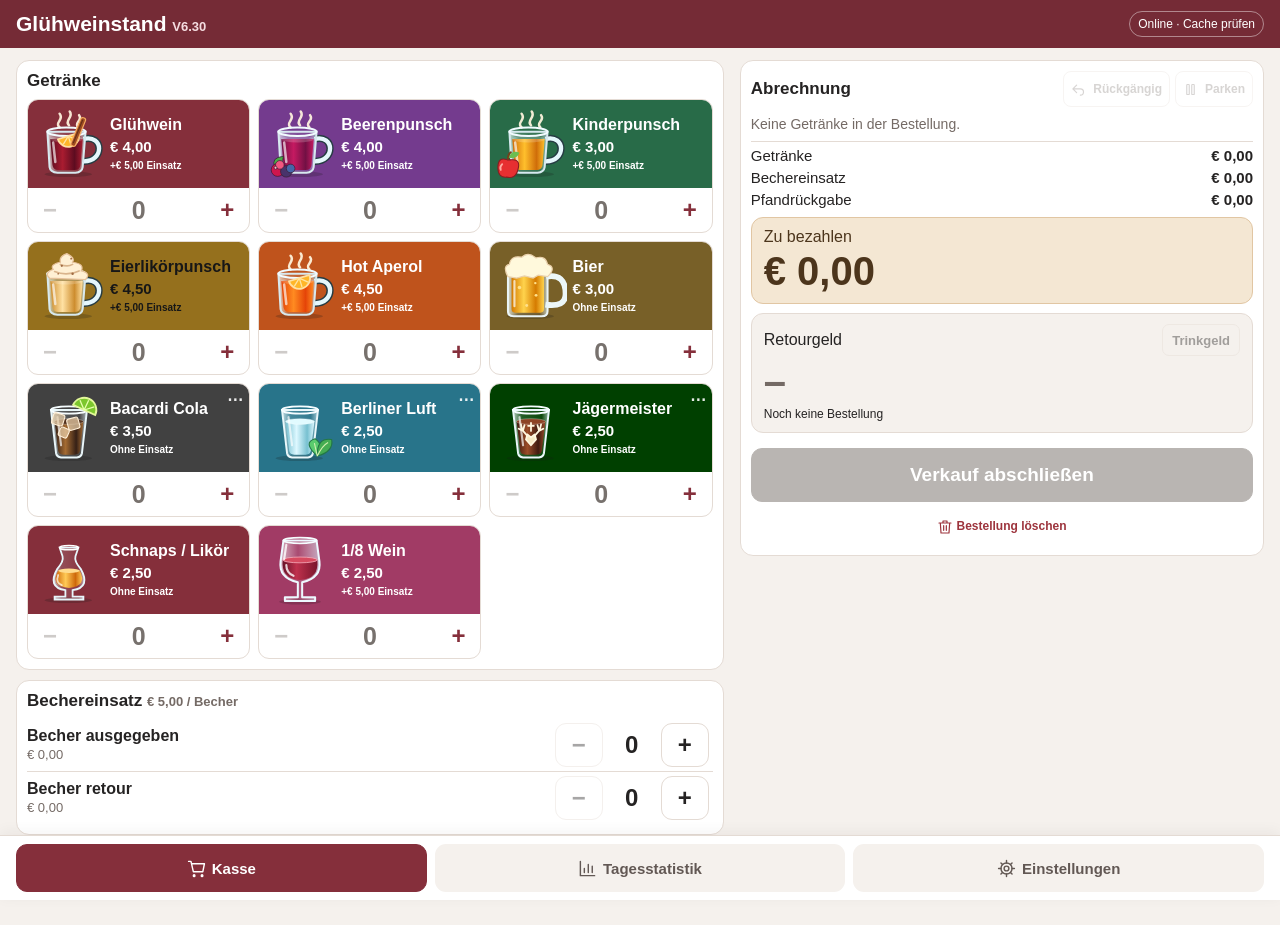
==== commit 126ab5a4: "V6.30: 1/8 Wein als Standard, kompaktes iPad-Layout bis 12 Getraenke und iOS-Touch-Icon" ====
--- a/index.html
+++ b/index.html
@@ -314,7 +314,7 @@
 body.night-mode #numberValue.replace-ready{border-color:#b9707b}
 body.night-mode .number-preview{color:#a0edb9}
 @media(max-height:500px){#numberOverlay .number-modal{padding:9px}.number-keys button{height:37px;min-height:37px;font-size:20px}#numberValue{min-height:44px;font-size:25px;padding:6px}.number-tools button{min-height:38px}#numberContext{margin:2px 0}}
-</style></head><body><header><h1>Glühweinstand <small>V6.26</small></h1><span class="pill" id="offline">Offline-Status</span></header><div id="testBanner" class="hidden">TESTMODUS – keine echten Buchungen<button id="stopTest" type="button">Testmodus beenden</button></div><main>
+</style></head><body><header><h1>Glühweinstand <small>V6.30</small></h1><span class="pill" id="offline">Offline-Status</span></header><div id="testBanner" class="hidden">TESTMODUS – keine echten Buchungen<button id="stopTest" type="button">Testmodus beenden</button></div><main>
 <section id="sale" class="layout"><div id="orderPane"><div class="panel"><h2 class="drinks-heading">Getränke <span id="drinkFeedback" aria-live="polite"></span><span id="itemCount" class="item-count"></span></h2><div id="drinks" class="drinks"></div></div><div class="panel"><h2>Bechereinsatz <small id="depositLabel"></small></h2><div class="row"><div class="grow"><b>Becher ausgegeben</b><br><small id="outValue"></small></div><button class="step" id="outMinus" aria-label="Ausgegebene Becher minus">−</button><span class="num" id="out"></span><button class="step" id="outPlus" aria-label="Ausgegebene Becher plus">+</button></div><div class="row"><div class="grow"><b>Becher retour</b><br><small id="backValue"></small></div><button class="step" id="backMinus" aria-label="Retournierte Becher minus">−</button><span class="num" id="back"></span><button class="step" id="backPlus" aria-label="Retournierte Becher plus">+</button></div></div></div>
 <div id="paymentPane"><div class="panel"><button id="backToOrder" class="back-link">‹ Zur Bestellung</button><div class="payment-heading"><h2>Abrechnung</h2><div class="heading-tools"><button id="undoLast" type="button" class="undo-small" aria-label="Letzten Verkauf rückgängig machen" title="Letzten Verkauf rückgängig machen" disabled><svg class="ui-icon" width="16" height="16" viewBox="0 0 24 24" fill="none" stroke="currentColor" stroke-width="1.8" stroke-linecap="round" stroke-linejoin="round" aria-hidden="true" focusable="false"><path d="M9 5 3 11l6 6M3 11h12a5 5 0 0 1 0 10"/></svg><span>Rückgängig</span></button><button id="parkOrder" type="button" class="mini-tool" title="Bestellung parken" aria-label="Bestellung parken"><svg class="ui-icon" width="16" height="16" viewBox="0 0 24 24" fill="none" stroke="currentColor" stroke-width="1.8" stroke-linecap="round" stroke-linejoin="round" aria-hidden="true" focusable="false"><rect x="6" y="4" width="4" height="16" rx="1"/><rect x="14" y="4" width="4" height="16" rx="1"/></svg><span>Parken</span></button></div></div><div id="basketDetails" aria-label="Aktuelle Bestellung"></div><div class="sum"><span>Getränke</span><b id="drinkSum"></b></div><div class="sum"><span>Bechereinsatz</span><b id="outSum"></b></div><div class="sum"><span>Pfandrückgabe</span><b id="backSum"></b></div><div class="sum hidden" id="tipRow"><span>Trinkgeld</span><b id="tipSum"></b><button type="button" id="tipClear" class="basket-minus" aria-label="Trinkgeld entfernen" title="Trinkgeld entfernen">×</button></div><div class="total"><span id="totalLabel">Zu bezahlen</span><strong id="total"></strong></div><div id="cashArea"><label for="cashOpen">Geld erhalten (€)<span id="cashFeedback" aria-live="polite"></span></label><input id="cash" type="hidden"><button type="button" id="cashOpen" aria-label="Erhaltenes Geld eingeben" aria-haspopup="dialog"><span id="cashDisplay">0,00</span><svg width="21" height="21" viewBox="0 0 24 24" fill="none" stroke="currentColor" stroke-width="1.8" stroke-linecap="round" stroke-linejoin="round" aria-hidden="true"><rect x="4" y="2" width="16" height="20" rx="2"/><path d="M8 6h8M8 11h1m6 0h1M8 15h1m6 0h1M8 19h1m6 0h1"/></svg></button><div class="cashkeys" id="cashkeys"></div><div class="cash-extra"><button class="wide" id="clearCash">Geld löschen</button><button class="wide" id="exact">Passend bezahlt</button></div></div><div class="change" id="changeBox"><div class="tip-heading"><span id="changeLabel">Retourgeld</span><button type="button" id="tipToggle" class="tip-toggle" aria-expanded="false" aria-controls="tipPanel">Trinkgeld</button></div><strong id="change">–</strong><small id="paymentState" aria-live="polite"></small><div id="tipPanel" class="hidden"><div class="tip-modes"><button type="button" id="tipModeTotal" aria-pressed="true">Aufrunden auf</button><button type="button" id="tipModeAmount" aria-pressed="false">Trinkgeldbetrag</button></div><div id="tipQuick" class="tip-quick"></div><p id="tipHelp"></p><button type="button" id="tipCustom" class="wide" aria-haspopup="dialog">Individuellen Gesamtbetrag eingeben</button><button type="button" id="tipKeep" class="wide">Stimmt so – kein Retourgeld</button></div></div><button class="primary wide" id="finish">Verkauf abschließen</button><button class="wide" id="discard"><svg class="ui-icon" width="16" height="16" viewBox="0 0 24 24" fill="none" stroke="currentColor" stroke-width="1.8" stroke-linecap="round" stroke-linejoin="round" aria-hidden="true" focusable="false"><path d="M3 6h18M9 6V3h6v3M5 6l1 15h12l1-15M10 10v7m4-7v7"/></svg> Bestellung löschen</button><div id="status" class="status" role="status"></div></div><div id="parkPanel" class="panel hidden"><h2>Geparkte Bestellungen (<span id="parkCount">0</span>)</h2><p id="parkInfo" class="muted"></p><div id="parkEntries"></div></div></div><div id="checkoutBar"><div><small id="checkoutLabel">Zu bezahlen</small><strong id="checkoutTotal">0,00 €</strong></div></div></section>
 <section id="stats" class="hidden"><div class="panel"><h2>Tagesstatistik</h2><label for="date">Verkaufstag</label><input type="date" id="date"><div id="metrics" class="metrics" style="margin-top:14px"></div><h3>Verkaufte Getränke</h3><div id="sales"></div><h3 style="margin-top:16px">Topseller</h3><label for="rankBy">Sortieren nach</label><select id="rankBy"><option value="qty">Verkaufte Stückzahl</option><option value="revenue">Getränkeumsatz</option></select><div id="ranking"></div><div id="cupStats" style="margin:14px 0"></div><div class="export"><button id="exportSummary" class="primary">Getränkeliste als CSV</button><button id="exportAll">Einzelne Vorgänge als CSV</button></div><p class="muted">CSV-Dateien sind mit Excel kompatibel (Semikolon, UTF-8). Bitte regelmäßig exportieren; lokale Browserdaten können gelöscht werden.</p><button id="deleteDay" type="button" class="wide" style="color:#a52626;border-color:#cfa6a6">Tagesstatistik löschen</button><div id="deleteConfirm" class="hidden"><p id="deleteQuestion"></p><button id="deleteYes" class="wide" style="background:#a52626;color:white">Endgültig löschen</button><button id="deleteNo" class="wide">Abbrechen</button></div><div id="csvFallbackBox" class="hidden"><p>CSV zum Kopieren (älterer Browser)</p><textarea id="csvFallback" readonly style="width:100%;height:180px"></textarea></div><p id="deleteDayStatus" class="status" role="status" aria-live="polite"></p></div></section>
@@ -323,12 +323,12 @@
 (function(){
 'use strict';
 var $=function(id){return document.getElementById(id);}, KEY='gluehweinstand.demo.v2';
-var defaults=[{"id":"g1","name":"Glühwein","price":400,"hasDeposit":true,"color":"#852f3b","actions":[]},{"id":"g2","name":"Beerenpunsch","price":400,"hasDeposit":true,"color":"#743b8e","actions":[]},{"id":"g3","name":"Kinderpunsch","price":300,"hasDeposit":true,"color":"#286b48","actions":[]},{"id":"g4","name":"Eierlikörpunsch","price":450,"hasDeposit":true,"color":"#95701d","actions":[]},{"id":"g5","name":"Hot Aperol","price":450,"hasDeposit":true,"color":"#bf531c","actions":[]},{"id":"g6","name":"Bier","price":300,"hasDeposit":false,"color":"#786028","actions":[]},{"id":"g-1795673829314-f7u9apshfhs-ouwdopihoh","name":"Bacardi Cola","price":350,"hasDeposit":false,"color":"#414141","actions":[{"id":"a-1795685328707-vr93pmiy0gc-gprxpj7e4ev","name":"10+1","units":11,"price":3500,"cups":0}]},{"id":"g-1795673842235-qxlxbkjlhme-4cgc86911z3","name":"Berliner Luft","price":250,"hasDeposit":false,"color":"#28748a","actions":[{"id":"a-legacy-10plus1","name":"10+1 Aktion","units":11,"price":1250,"cups":0}]},{"id":"g-1795681489569-s7wsdouj9r-ixfzgmql2o","name":"Jägermeister","price":250,"hasDeposit":false,"color":"#004000","actions":[{"id":"a-1795681499643-ug37elgpj6j-y85gqx74k18","name":"10+1","units":11,"price":1250,"cups":0}]},{"id":"g-1795697336120-b4se6a4l55q-sfw9495hccf","name":"Schnaps / Likör","price":250,"hasDeposit":false,"color":"#852f3b","actions":[]}];
+var defaults=[{"id":"g1","name":"Glühwein","price":400,"hasDeposit":true,"color":"#852f3b","actions":[]},{"id":"g2","name":"Beerenpunsch","price":400,"hasDeposit":true,"color":"#743b8e","actions":[]},{"id":"g3","name":"Kinderpunsch","price":300,"hasDeposit":true,"color":"#286b48","actions":[]},{"id":"g4","name":"Eierlikörpunsch","price":450,"hasDeposit":true,"color":"#95701d","actions":[]},{"id":"g5","name":"Hot Aperol","price":450,"hasDeposit":true,"color":"#bf531c","actions":[]},{"id":"g6","name":"Bier","price":300,"hasDeposit":false,"color":"#786028","actions":[]},{"id":"g-1795673829314-f7u9apshfhs-ouwdopihoh","name":"Bacardi Cola","price":350,"hasDeposit":false,"color":"#414141","actions":[{"id":"a-1795685328707-vr93pmiy0gc-gprxpj7e4ev","name":"10+1","units":11,"price":3500,"cups":0}]},{"id":"g-1795673842235-qxlxbkjlhme-4cgc86911z3","name":"Berliner Luft","price":250,"hasDeposit":false,"color":"#28748a","actions":[{"id":"a-legacy-10plus1","name":"10+1 Aktion","units":11,"price":1250,"cups":0}]},{"id":"g-1795681489569-s7wsdouj9r-ixfzgmql2o","name":"Jägermeister","price":250,"hasDeposit":false,"color":"#004000","actions":[{"id":"a-1795681499643-ug37elgpj6j-y85gqx74k18","name":"10+1","units":11,"price":1250,"cups":0}]},{"id":"g-1795697336120-b4se6a4l55q-sfw9495hccf","name":"Schnaps / Likör","price":250,"hasDeposit":false,"color":"#852f3b","actions":[]},{"id":"g-wine-125","name":"1/8 Wein","price":250,"hasDeposit":true,"color":"#a13b65","actions":[]}];
 var data={products:defaults,deposit:500,history:[],version:4},storageOK=true;
 
 function colorValue(c){return typeof c==='string'&&/^#[0-9a-f]{6}$/i.test(c)?c.toLowerCase():'#852f3b';}
 function colorText(c){c=colorValue(c);var r=parseInt(c.slice(1,3),16),g=parseInt(c.slice(3,5),16),b=parseInt(c.slice(5,7),16);function l(n){n=n/255;return n<=0.04045?n/12.92:Math.pow((n+0.055)/1.055,2.4);}return .2126*l(r)+.7152*l(g)+.0722*l(b)>.179?'#171717':'#ffffff';}
-var drinkIcons={"glühwein":"data:image/svg+xml;charset=utf-8,%3Csvg%20xmlns%3D%22http%3A%2F%2Fwww.w3.org%2F2000%2Fsvg%22%20viewBox%3D%220%200%20100%20100%22%3E%3Cdefs%3E%3ClinearGradient%20id%3D%22l%22%20x1%3D%220%22%20x2%3D%221%22%20y1%3D%220%22%20y2%3D%220%22%3E%3Cstop%20stop-color%3D%22%235d0c20%22%2F%3E%3Cstop%20offset%3D%22.38%22%20stop-color%3D%22%23a91c30%22%2F%3E%3Cstop%20offset%3D%22.75%22%20stop-color%3D%22%235d0c20%22%2F%3E%3Cstop%20offset%3D%221%22%20stop-color%3D%22%23a91c30%22%2F%3E%3C%2FlinearGradient%3E%3ClinearGradient%20id%3D%22g%22%20x1%3D%220%22%20x2%3D%221%22%3E%3Cstop%20stop-color%3D%22%23f8ffff%22%20stop-opacity%3D%22.75%22%2F%3E%3Cstop%20offset%3D%22.25%22%20stop-color%3D%22%23e4faff%22%20stop-opacity%3D%22.15%22%2F%3E%3Cstop%20offset%3D%22.8%22%20stop-color%3D%22%23fff%22%20stop-opacity%3D%22.05%22%2F%3E%3Cstop%20offset%3D%221%22%20stop-color%3D%22%23d7f5ff%22%20stop-opacity%3D%22.65%22%2F%3E%3C%2FlinearGradient%3E%3C%2Fdefs%3E%3Cellipse%20cx%3D%2249%22%20cy%3D%2292%22%20rx%3D%2233%22%20ry%3D%224%22%20fill%3D%22%23171717%22%20opacity%3D%22.22%22%2F%3E%3Cg%20fill%3D%22none%22%20stroke%3D%22%23fff5df%22%20stroke-width%3D%223.5%22%20stroke-linecap%3D%22round%22%20opacity%3D%22.93%22%3E%3Cpath%20d%3D%22M37%2027c-8-7%207-11%200-19M50%2024c-7-7%207-11%201-19M63%2027c-7-7%207-10%201-17%22%2F%3E%3C%2Fg%3E%3Cpath%20d%3D%22M70%2043c29-7%2029%2032%200%2031%22%20fill%3D%22none%22%20stroke%3D%22%23263c43%22%20stroke-width%3D%2210%22%2F%3E%3Cpath%20d%3D%22M70%2043c29-7%2029%2032%200%2031%22%20fill%3D%22none%22%20stroke%3D%22%23e5f7fc%22%20stroke-width%3D%226%22%2F%3E%3Cpath%20d%3D%22M20%2033h53l-4%2049q-1%207-10%208H34q-10-1-11-8Z%22%20fill%3D%22url(%23g)%22%20stroke%3D%22%23d7e9ef%22%20stroke-width%3D%222.8%22%2F%3E%3Cpath%20d%3D%22M24%2043h45l-3%2036q-1%207-8%207H35q-7%200-8-7Z%22%20fill%3D%22url(%23l)%22%2F%3E%3Cellipse%20cx%3D%2246.5%22%20cy%3D%2243%22%20rx%3D%2222.5%22%20ry%3D%225%22%20fill%3D%22%23fff%22%20opacity%3D%22.19%22%2F%3E%3Cellipse%20cx%3D%2246.5%22%20cy%3D%2233%22%20rx%3D%2226.5%22%20ry%3D%226%22%20fill%3D%22none%22%20stroke%3D%22%23f1fbff%22%20stroke-width%3D%222.8%22%2F%3E%3Cg%20transform%3D%22translate(49%2039)%20rotate(-17)%22%3E%3Cpath%20d%3D%22M-15%200a15%2015%200%200%200%2030%200Z%22%20fill%3D%22%23ffb628%22%20stroke%3D%22%23ffe0a2%22%20stroke-width%3D%222.5%22%2F%3E%3Cpath%20d%3D%22M0%200v13M0%200l-10%209M0%200l10%209%22%20stroke%3D%22%23ffe3a2%22%20stroke-width%3D%221.8%22%2F%3E%3C%2Fg%3E%3Cg%20transform%3D%22rotate(22%2061%2039)%22%3E%3Crect%20x%3D%2257%22%20y%3D%2212%22%20width%3D%227%22%20height%3D%2242%22%20rx%3D%223%22%20fill%3D%22%239e4b20%22%20stroke%3D%22%23f6ad61%22%20stroke-width%3D%221.7%22%2F%3E%3Cpath%20d%3D%22M60%2015v35%22%20stroke%3D%22%23602f17%22%20stroke-width%3D%221.4%22%2F%3E%3C%2Fg%3E%3Cpath%20d%3D%22M28%2048l3%2027%22%20stroke%3D%22%23fff%22%20opacity%3D%22.65%22%20stroke-width%3D%223.5%22%20stroke-linecap%3D%22round%22%2F%3E%3C%2Fsvg%3E","beerenpunsch":"data:image/svg+xml;charset=utf-8,%3Csvg%20xmlns%3D%22http%3A%2F%2Fwww.w3.org%2F2000%2Fsvg%22%20viewBox%3D%220%200%20100%20100%22%3E%3Cdefs%3E%3ClinearGradient%20id%3D%22l%22%20x1%3D%220%22%20x2%3D%221%22%20y1%3D%220%22%20y2%3D%220%22%3E%3Cstop%20stop-color%3D%22%23721044%22%2F%3E%3Cstop%20offset%3D%22.38%22%20stop-color%3D%22%23c51a61%22%2F%3E%3Cstop%20offset%3D%22.75%22%20stop-color%3D%22%23721044%22%2F%3E%3Cstop%20offset%3D%221%22%20stop-color%3D%22%23c51a61%22%2F%3E%3C%2FlinearGradient%3E%3ClinearGradient%20id%3D%22g%22%20x1%3D%220%22%20x2%3D%221%22%3E%3Cstop%20stop-color%3D%22%23f8ffff%22%20stop-opacity%3D%22.75%22%2F%3E%3Cstop%20offset%3D%22.25%22%20stop-color%3D%22%23e4faff%22%20stop-opacity%3D%22.15%22%2F%3E%3Cstop%20offset%3D%22.8%22%20stop-color%3D%22%23fff%22%20stop-opacity%3D%22.05%22%2F%3E%3Cstop%20offset%3D%221%22%20stop-color%3D%22%23d7f5ff%22%20stop-opacity%3D%22.65%22%2F%3E%3C%2FlinearGradient%3E%3C%2Fdefs%3E%3Cellipse%20cx%3D%2249%22%20cy%3D%2292%22%20rx%3D%2233%22%20ry%3D%224%22%20fill%3D%22%23171717%22%20opacity%3D%22.22%22%2F%3E%3Cg%20fill%3D%22none%22%20stroke%3D%22%23fff5df%22%20stroke-width%3D%223.5%22%20stroke-linecap%3D%22round%22%20opacity%3D%22.93%22%3E%3Cpath%20d%3D%22M37%2027c-8-7%207-11%200-19M50%2024c-7-7%207-11%201-19M63%2027c-7-7%207-10%201-17%22%2F%3E%3C%2Fg%3E%3Cpath%20d%3D%22M70%2043c29-7%2029%2032%200%2031%22%20fill%3D%22none%22%20stroke%3D%22%23263c43%22%20stroke-width%3D%2210%22%2F%3E%3Cpath%20d%3D%22M70%2043c29-7%2029%2032%200%2031%22%20fill%3D%22none%22%20stroke%3D%22%23e5f7fc%22%20stroke-width%3D%226%22%2F%3E%3Cpath%20d%3D%22M20%2033h53l-4%2049q-1%207-10%208H34q-10-1-11-8Z%22%20fill%3D%22url(%23g)%22%20stroke%3D%22%23d7e9ef%22%20stroke-width%3D%222.8%22%2F%3E%3Cpath%20d%3D%22M24%2043h45l-3%2036q-1%207-8%207H35q-7%200-8-7Z%22%20fill%3D%22url(%23l)%22%2F%3E%3Cellipse%20cx%3D%2246.5%22%20cy%3D%2243%22%20rx%3D%2222.5%22%20ry%3D%225%22%20fill%3D%22%23fff%22%20opacity%3D%22.19%22%2F%3E%3Cellipse%20cx%3D%2246.5%22%20cy%3D%2233%22%20rx%3D%2226.5%22%20ry%3D%226%22%20fill%3D%22none%22%20stroke%3D%22%23f1fbff%22%20stroke-width%3D%222.8%22%2F%3E%3Cpath%20d%3D%22M28%2048l3%2027%22%20stroke%3D%22%23fff%22%20opacity%3D%22.65%22%20stroke-width%3D%223.5%22%20stroke-linecap%3D%22round%22%2F%3E%3Cg%20stroke%3D%22%23391c36%22%20stroke-width%3D%221%22%3E%3Cpath%20d%3D%22M15%2082q-6-13%2012-15-1%2012-12%2015%22%20fill%3D%22%234aab47%22%2F%3E%3Ccircle%20cx%3D%2219%22%20cy%3D%2286%22%20r%3D%229%22%20fill%3D%22%23cf164d%22%2F%3E%3Ccircle%20cx%3D%2231%22%20cy%3D%2288%22%20r%3D%228%22%20fill%3D%22%2348336b%22%2F%3E%3Ccircle%20cx%3D%2222%22%20cy%3D%2279%22%20r%3D%226%22%20fill%3D%22%23f25680%22%2F%3E%3Ccircle%20cx%3D%2237%22%20cy%3D%2284%22%20r%3D%226%22%20fill%3D%22%234565a8%22%2F%3E%3Ccircle%20cx%3D%2216%22%20cy%3D%2283%22%20r%3D%222%22%20fill%3D%22%23ffbac7%22%2F%3E%3C%2Fg%3E%3C%2Fsvg%3E","kinderpunsch":"data:image/svg+xml;charset=utf-8,%3Csvg%20xmlns%3D%22http%3A%2F%2Fwww.w3.org%2F2000%2Fsvg%22%20viewBox%3D%220%200%20100%20100%22%3E%3Cdefs%3E%3ClinearGradient%20id%3D%22l%22%20x1%3D%220%22%20x2%3D%221%22%20y1%3D%220%22%20y2%3D%220%22%3E%3Cstop%20stop-color%3D%22%23cf6d09%22%2F%3E%3Cstop%20offset%3D%22.38%22%20stop-color%3D%22%23ffbf2c%22%2F%3E%3Cstop%20offset%3D%22.75%22%20stop-color%3D%22%23cf6d09%22%2F%3E%3Cstop%20offset%3D%221%22%20stop-color%3D%22%23ffbf2c%22%2F%3E%3C%2FlinearGradient%3E%3ClinearGradient%20id%3D%22g%22%20x1%3D%220%22%20x2%3D%221%22%3E%3Cstop%20stop-color%3D%22%23f8ffff%22%20stop-opacity%3D%22.75%22%2F%3E%3Cstop%20offset%3D%22.25%22%20stop-color%3D%22%23e4faff%22%20stop-opacity%3D%22.15%22%2F%3E%3Cstop%20offset%3D%22.8%22%20stop-color%3D%22%23fff%22%20stop-opacity%3D%22.05%22%2F%3E%3Cstop%20offset%3D%221%22%20stop-color%3D%22%23d7f5ff%22%20stop-opacity%3D%22.65%22%2F%3E%3C%2FlinearGradient%3E%3C%2Fdefs%3E%3Cellipse%20cx%3D%2249%22%20cy%3D%2292%22%20rx%3D%2233%22%20ry%3D%224%22%20fill%3D%22%23171717%22%20opacity%3D%22.22%22%2F%3E%3Cg%20fill%3D%22none%22%20stroke%3D%22%23fff5df%22%20stroke-width%3D%223.5%22%20stroke-linecap%3D%22round%22%20opacity%3D%22.93%22%3E%3Cpath%20d%3D%22M37%2027c-8-7%207-11%200-19M50%2024c-7-7%207-11%201-19M63%2027c-7-7%207-10%201-17%22%2F%3E%3C%2Fg%3E%3Cpath%20d%3D%22M70%2043c29-7%2029%2032%200%2031%22%20fill%3D%22none%22%20stroke%3D%22%23263c43%22%20stroke-width%3D%2210%22%2F%3E%3Cpath%20d%3D%22M70%2043c29-7%2029%2032%200%2031%22%20fill%3D%22none%22%20stroke%3D%22%23e5f7fc%22%20stroke-width%3D%226%22%2F%3E%3Cpath%20d%3D%22M20%2033h53l-4%2049q-1%207-10%208H34q-10-1-11-8Z%22%20fill%3D%22url(%23g)%22%20stroke%3D%22%23d7e9ef%22%20stroke-width%3D%222.8%22%2F%3E%3Cpath%20d%3D%22M24%2043h45l-3%2036q-1%207-8%207H35q-7%200-8-7Z%22%20fill%3D%22url(%23l)%22%2F%3E%3Cellipse%20cx%3D%2246.5%22%20cy%3D%2243%22%20rx%3D%2222.5%22%20ry%3D%225%22%20fill%3D%22%23fff%22%20opacity%3D%22.19%22%2F%3E%3Cellipse%20cx%3D%2246.5%22%20cy%3D%2233%22%20rx%3D%2226.5%22%20ry%3D%226%22%20fill%3D%22none%22%20stroke%3D%22%23f1fbff%22%20stroke-width%3D%222.8%22%2F%3E%3Cpath%20d%3D%22M28%2048l3%2027%22%20stroke%3D%22%23fff%22%20opacity%3D%22.65%22%20stroke-width%3D%223.5%22%20stroke-linecap%3D%22round%22%2F%3E%3Cg%3E%3Cpath%20d%3D%22M17%2072q-13-5-13%2011%200%2014%2012%2013%2013%203%2016-11%204-15-10-13Z%22%20fill%3D%22%23e72f31%22%20stroke%3D%22%23871d21%22%20stroke-width%3D%221.5%22%2F%3E%3Cpath%20d%3D%22M18%2072q0-9%205-11%22%20stroke%3D%22%2375401b%22%20stroke-width%3D%223%22%20fill%3D%22none%22%2F%3E%3Cpath%20d%3D%22M19%2069q4-11%2015-7-3%209-15%207%22%20fill%3D%22%236bbe51%22%2F%3E%3Cpath%20d%3D%22M10%2078q-4%204-2%208%22%20stroke%3D%22%23ffaaa1%22%20stroke-width%3D%222.5%22%20fill%3D%22none%22%20stroke-linecap%3D%22round%22%2F%3E%3C%2Fg%3E%3C%2Fsvg%3E","eierlikörpunsch":"data:image/svg+xml;charset=utf-8,%3Csvg%20xmlns%3D%22http%3A%2F%2Fwww.w3.org%2F2000%2Fsvg%22%20viewBox%3D%220%200%20100%20100%22%3E%3Cdefs%3E%3ClinearGradient%20id%3D%22l%22%20x1%3D%220%22%20x2%3D%221%22%20y1%3D%220%22%20y2%3D%220%22%3E%3Cstop%20stop-color%3D%22%23cd8d2f%22%2F%3E%3Cstop%20offset%3D%22.38%22%20stop-color%3D%22%23ffe1a3%22%2F%3E%3Cstop%20offset%3D%22.75%22%20stop-color%3D%22%23cd8d2f%22%2F%3E%3Cstop%20offset%3D%221%22%20stop-color%3D%22%23ffe1a3%22%2F%3E%3C%2FlinearGradient%3E%3ClinearGradient%20id%3D%22g%22%20x1%3D%220%22%20x2%3D%221%22%3E%3Cstop%20stop-color%3D%22%23f8ffff%22%20stop-opacity%3D%22.75%22%2F%3E%3Cstop%20offset%3D%22.25%22%20stop-color%3D%22%23e4faff%22%20stop-opacity%3D%22.15%22%2F%3E%3Cstop%20offset%3D%22.8%22%20stop-color%3D%22%23fff%22%20stop-opacity%3D%22.05%22%2F%3E%3Cstop%20offset%3D%221%22%20stop-color%3D%22%23d7f5ff%22%20stop-opacity%3D%22.65%22%2F%3E%3C%2FlinearGradient%3E%3C%2Fdefs%3E%3Cellipse%20cx%3D%2249%22%20cy%3D%2292%22%20rx%3D%2233%22%20ry%3D%224%22%20fill%3D%22%23171717%22%20opacity%3D%22.22%22%2F%3E%3Cpath%20d%3D%22M70%2043c29-7%2029%2032%200%2031%22%20fill%3D%22none%22%20stroke%3D%22%23263c43%22%20stroke-width%3D%2210%22%2F%3E%3Cpath%20d%3D%22M70%2043c29-7%2029%2032%200%2031%22%20fill%3D%22none%22%20stroke%3D%22%23e5f7fc%22%20stroke-width%3D%226%22%2F%3E%3Cpath%20d%3D%22M20%2033h53l-4%2049q-1%207-10%208H34q-10-1-11-8Z%22%20fill%3D%22url(%23g)%22%20stroke%3D%22%23d7e9ef%22%20stroke-width%3D%222.8%22%2F%3E%3Cpath%20d%3D%22M24%2043h45l-3%2036q-1%207-8%207H35q-7%200-8-7Z%22%20fill%3D%22url(%23l)%22%2F%3E%3Cellipse%20cx%3D%2246.5%22%20cy%3D%2243%22%20rx%3D%2222.5%22%20ry%3D%225%22%20fill%3D%22%23fff%22%20opacity%3D%22.19%22%2F%3E%3Cellipse%20cx%3D%2246.5%22%20cy%3D%2233%22%20rx%3D%2226.5%22%20ry%3D%226%22%20fill%3D%22none%22%20stroke%3D%22%23f1fbff%22%20stroke-width%3D%222.8%22%2F%3E%3Cpath%20d%3D%22M23%2039q-8-7%205-12-5-7%2010-10-2-8%209-12%2012%206%208%2012%2017%202%2012%2012%2014%203%206%2012Z%22%20fill%3D%22%23fff0d4%22%20stroke%3D%22%23e6c19a%22%20stroke-width%3D%221.7%22%2F%3E%3Cpath%20d%3D%22M30%2030q17%207%2034-1M38%2020q10%204%2017%200%22%20fill%3D%22none%22%20stroke%3D%22%23d9b48c%22%20stroke-width%3D%222.3%22%20stroke-linecap%3D%22round%22%2F%3E%3Cg%20fill%3D%22%23a16b41%22%3E%3Ccircle%20cx%3D%2240%22%20cy%3D%2222%22%20r%3D%221.6%22%2F%3E%3Ccircle%20cx%3D%2253%22%20cy%3D%2212%22%20r%3D%221.3%22%2F%3E%3Ccircle%20cx%3D%2255%22%20cy%3D%2233%22%20r%3D%221.7%22%2F%3E%3Ccircle%20cx%3D%2235%22%20cy%3D%2233%22%20r%3D%221.2%22%2F%3E%3C%2Fg%3E%3Cpath%20d%3D%22M28%2048l3%2027%22%20stroke%3D%22%23fff%22%20opacity%3D%22.65%22%20stroke-width%3D%223.5%22%20stroke-linecap%3D%22round%22%2F%3E%3C%2Fsvg%3E","hot aperol":"data:image/svg+xml;charset=utf-8,%3Csvg%20xmlns%3D%22http%3A%2F%2Fwww.w3.org%2F2000%2Fsvg%22%20viewBox%3D%220%200%20100%20100%22%3E%3Cdefs%3E%3ClinearGradient%20id%3D%22l%22%20x1%3D%220%22%20x2%3D%221%22%20y1%3D%220%22%20y2%3D%220%22%3E%3Cstop%20stop-color%3D%22%23e54408%22%2F%3E%3Cstop%20offset%3D%22.38%22%20stop-color%3D%22%23ff8b21%22%2F%3E%3Cstop%20offset%3D%22.75%22%20stop-color%3D%22%23e54408%22%2F%3E%3Cstop%20offset%3D%221%22%20stop-color%3D%22%23ff8b21%22%2F%3E%3C%2FlinearGradient%3E%3ClinearGradient%20id%3D%22g%22%20x1%3D%220%22%20x2%3D%221%22%3E%3Cstop%20stop-color%3D%22%23f8ffff%22%20stop-opacity%3D%22.75%22%2F%3E%3Cstop%20offset%3D%22.25%22%20stop-color%3D%22%23e4faff%22%20stop-opacity%3D%22.15%22%2F%3E%3Cstop%20offset%3D%22.8%22%20stop-color%3D%22%23fff%22%20stop-opacity%3D%22.05%22%2F%3E%3Cstop%20offset%3D%221%22%20stop-color%3D%22%23d7f5ff%22%20stop-opacity%3D%22.65%22%2F%3E%3C%2FlinearGradient%3E%3C%2Fdefs%3E%3Cellipse%20cx%3D%2249%22%20cy%3D%2292%22%20rx%3D%2233%22%20ry%3D%224%22%20fill%3D%22%23171717%22%20opacity%3D%22.22%22%2F%3E%3Cg%20fill%3D%22none%22%20stroke%3D%22%23fff5df%22%20stroke-width%3D%223.5%22%20stroke-linecap%3D%22round%22%20opacity%3D%22.93%22%3E%3Cpath%20d%3D%22M37%2027c-8-7%207-11%200-19M50%2024c-7-7%207-11%201-19M63%2027c-7-7%207-10%201-17%22%2F%3E%3C%2Fg%3E%3Cpath%20d%3D%22M70%2043c29-7%2029%2032%200%2031%22%20fill%3D%22none%22%20stroke%3D%22%23263c43%22%20stroke-width%3D%2210%22%2F%3E%3Cpath%20d%3D%22M70%2043c29-7%2029%2032%200%2031%22%20fill%3D%22none%22%20stroke%3D%22%23e5f7fc%22%20stroke-width%3D%226%22%2F%3E%3Cpath%20d%3D%22M20%2033h53l-4%2049q-1%207-10%208H34q-10-1-11-8Z%22%20fill%3D%22url(%23g)%22%20stroke%3D%22%23d7e9ef%22%20stroke-width%3D%222.8%22%2F%3E%3Cpath%20d%3D%22M24%2043h45l-3%2036q-1%207-8%207H35q-7%200-8-7Z%22%20fill%3D%22url(%23l)%22%2F%3E%3Cellipse%20cx%3D%2246.5%22%20cy%3D%2243%22%20rx%3D%2222.5%22%20ry%3D%225%22%20fill%3D%22%23fff%22%20opacity%3D%22.19%22%2F%3E%3Cellipse%20cx%3D%2246.5%22%20cy%3D%2233%22%20rx%3D%2226.5%22%20ry%3D%226%22%20fill%3D%22none%22%20stroke%3D%22%23f1fbff%22%20stroke-width%3D%222.8%22%2F%3E%3Cg%20transform%3D%22translate(49%2039)%20rotate(-17)%22%3E%3Cpath%20d%3D%22M-15%200a15%2015%200%200%200%2030%200Z%22%20fill%3D%22%23ffb628%22%20stroke%3D%22%23ffe0a2%22%20stroke-width%3D%222.5%22%2F%3E%3Cpath%20d%3D%22M0%200v13M0%200l-10%209M0%200l10%209%22%20stroke%3D%22%23ffe3a2%22%20stroke-width%3D%221.8%22%2F%3E%3C%2Fg%3E%3Cpath%20d%3D%22M28%2048l3%2027%22%20stroke%3D%22%23fff%22%20opacity%3D%22.65%22%20stroke-width%3D%223.5%22%20stroke-linecap%3D%22round%22%2F%3E%3C%2Fsvg%3E","bier":"data:image/svg+xml;charset=utf-8,%3Csvg%20xmlns%3D%22http%3A%2F%2Fwww.w3.org%2F2000%2Fsvg%22%20viewBox%3D%220%200%20100%20100%22%3E%3Cdefs%3E%3ClinearGradient%20id%3D%22l%22%20x1%3D%220%22%20x2%3D%221%22%20y1%3D%220%22%20y2%3D%220%22%3E%3Cstop%20stop-color%3D%22%23d57b00%22%2F%3E%3Cstop%20offset%3D%22.38%22%20stop-color%3D%22%23ffd34c%22%2F%3E%3Cstop%20offset%3D%22.75%22%20stop-color%3D%22%23d57b00%22%2F%3E%3Cstop%20offset%3D%221%22%20stop-color%3D%22%23ffd34c%22%2F%3E%3C%2FlinearGradient%3E%3ClinearGradient%20id%3D%22g%22%20x1%3D%220%22%20x2%3D%221%22%3E%3Cstop%20stop-color%3D%22%23f8ffff%22%20stop-opacity%3D%22.75%22%2F%3E%3Cstop%20offset%3D%22.25%22%20stop-color%3D%22%23e4faff%22%20stop-opacity%3D%22.15%22%2F%3E%3Cstop%20offset%3D%22.8%22%20stop-color%3D%22%23fff%22%20stop-opacity%3D%22.05%22%2F%3E%3Cstop%20offset%3D%221%22%20stop-color%3D%22%23d7f5ff%22%20stop-opacity%3D%22.65%22%2F%3E%3C%2FlinearGradient%3E%3C%2Fdefs%3E%3Cellipse%20cx%3D%2249%22%20cy%3D%2292%22%20rx%3D%2233%22%20ry%3D%224%22%20fill%3D%22%23171717%22%20opacity%3D%22.22%22%2F%3E%3Cpath%20d%3D%22M71%2037q27-5%2027%2024%200%2019-28%2015%22%20fill%3D%22none%22%20stroke%3D%22%23ecf7f8%22%20stroke-width%3D%228%22%2F%3E%3Cpath%20d%3D%22M18%2025h55v60q0%207-8%207H26q-8%200-8-7Z%22%20fill%3D%22url(%23g)%22%20stroke%3D%22%23eaf5f8%22%20stroke-width%3D%222.8%22%2F%3E%3Cpath%20d%3D%22M23%2035h45v47q0%205-5%205H28q-5%200-5-5Z%22%20fill%3D%22url(%23l)%22%2F%3E%3Cpath%20d%3D%22M18%2037q-8-15%202-17%202-13%2017-10%209-8%2020%201%2013-4%2016%209%2013%204%200%2017l-13-2-7%204-12-3-11%203Z%22%20fill%3D%22%23fff9dc%22%20stroke%3D%22%23ead1ac%22%20stroke-width%3D%221.7%22%2F%3E%3Cg%20fill%3D%22%23ffe18b%22%3E%3Ccircle%20cx%3D%2234%22%20cy%3D%2252%22%20r%3D%222.5%22%2F%3E%3Ccircle%20cx%3D%2257%22%20cy%3D%2263%22%20r%3D%222%22%2F%3E%3Ccircle%20cx%3D%2244%22%20cy%3D%2277%22%20r%3D%222%22%2F%3E%3Ccircle%20cx%3D%2256%22%20cy%3D%2246%22%20r%3D%221.7%22%2F%3E%3C%2Fg%3E%3Cpath%20d%3D%22M27%2043v35%22%20stroke%3D%22%23fff%22%20stroke-width%3D%223%22%20opacity%3D%22.7%22%20stroke-linecap%3D%22round%22%2F%3E%3C%2Fsvg%3E","bacardi cola":"data:image/svg+xml;charset=utf-8,%3Csvg%20xmlns%3D%22http%3A%2F%2Fwww.w3.org%2F2000%2Fsvg%22%20viewBox%3D%220%200%20100%20100%22%3E%3Cdefs%3E%3ClinearGradient%20id%3D%22l%22%20x1%3D%220%22%20x2%3D%221%22%20y1%3D%220%22%20y2%3D%220%22%3E%3Cstop%20stop-color%3D%22%23352016%22%2F%3E%3Cstop%20offset%3D%22.38%22%20stop-color%3D%22%23a46b32%22%2F%3E%3Cstop%20offset%3D%22.75%22%20stop-color%3D%22%23352016%22%2F%3E%3Cstop%20offset%3D%221%22%20stop-color%3D%22%23a46b32%22%2F%3E%3C%2FlinearGradient%3E%3ClinearGradient%20id%3D%22g%22%20x1%3D%220%22%20x2%3D%221%22%3E%3Cstop%20stop-color%3D%22%23f8ffff%22%20stop-opacity%3D%22.75%22%2F%3E%3Cstop%20offset%3D%22.25%22%20stop-color%3D%22%23e4faff%22%20stop-opacity%3D%22.15%22%2F%3E%3Cstop%20offset%3D%22.8%22%20stop-color%3D%22%23fff%22%20stop-opacity%3D%22.05%22%2F%3E%3Cstop%20offset%3D%221%22%20stop-color%3D%22%23d7f5ff%22%20stop-opacity%3D%22.65%22%2F%3E%3C%2FlinearGradient%3E%3C%2Fdefs%3E%3Cellipse%20cx%3D%2249%22%20cy%3D%2292%22%20rx%3D%2233%22%20ry%3D%224%22%20fill%3D%22%23171717%22%20opacity%3D%22.22%22%2F%3E%3Cpath%20d%3D%22M25%2025h50l-7%2060q-1%205-7%206H39q-6-1-7-6Z%22%20fill%3D%22url(%23g)%22%20stroke%3D%22%23eaf7fa%22%20stroke-width%3D%222.7%22%2F%3E%3Cpath%20d%3D%22M30%2041h40l-5%2041q-1%205-7%205H42q-6%200-7-5Z%22%20fill%3D%22url(%23l)%22%2F%3E%3Cellipse%20cx%3D%2250%22%20cy%3D%2241%22%20rx%3D%2220%22%20ry%3D%224%22%20fill%3D%22%2351301c%22%20stroke%3D%22%23fff%22%20stroke-opacity%3D%22.4%22%20stroke-width%3D%221%22%2F%3E%3Cellipse%20cx%3D%2250%22%20cy%3D%2225%22%20rx%3D%2225%22%20ry%3D%225%22%20fill%3D%22none%22%20stroke%3D%22%23f6fdff%22%20stroke-width%3D%222.5%22%2F%3E%3Cpath%20d%3D%22M34%2035l5%2039%22%20stroke%3D%22%23fff%22%20opacity%3D%22.68%22%20stroke-width%3D%223%22%20stroke-linecap%3D%22round%22%2F%3E%3Cg%20fill%3D%22%23e9cfaa%22%20fill-opacity%3D%22.72%22%20stroke%3D%22%23ffefd7%22%20stroke-width%3D%221.5%22%3E%3Crect%20x%3D%2227%22%20y%3D%2230%22%20width%3D%2216%22%20height%3D%2216%22%20rx%3D%223%22%20transform%3D%22rotate(17%2035%2038)%22%2F%3E%3Crect%20x%3D%2248%22%20y%3D%2236%22%20width%3D%2216%22%20height%3D%2216%22%20rx%3D%223%22%20transform%3D%22rotate(-16%2056%2044)%22%2F%3E%3Crect%20x%3D%2236%22%20y%3D%2250%22%20width%3D%2213%22%20height%3D%2213%22%20rx%3D%223%22%20transform%3D%22rotate(24%2043%2057)%22%2F%3E%3C%2Fg%3E%3Cg%20transform%3D%22translate(71%2025)%20rotate(25)%22%3E%3Cpath%20d%3D%22M-17%200a17%2017%200%200%201%2034%200Z%22%20fill%3D%22%237cc72d%22%20stroke%3D%22%23e2f799%22%20stroke-width%3D%222.5%22%2F%3E%3Cpath%20d%3D%22M0%200v-15M0%200l-11-10M0%200l11-10%22%20stroke%3D%22%23e5ffac%22%20stroke-width%3D%221.8%22%2F%3E%3C%2Fg%3E%3C%2Fsvg%3E","berliner luft":"data:image/svg+xml;charset=utf-8,%3Csvg%20xmlns%3D%22http%3A%2F%2Fwww.w3.org%2F2000%2Fsvg%22%20viewBox%3D%220%200%20100%20100%22%3E%3Cdefs%3E%3ClinearGradient%20id%3D%22l%22%20x1%3D%220%22%20x2%3D%221%22%20y1%3D%220%22%20y2%3D%220%22%3E%3Cstop%20stop-color%3D%22%2377c0d0%22%2F%3E%3Cstop%20offset%3D%22.38%22%20stop-color%3D%22%23ddf8ff%22%2F%3E%3Cstop%20offset%3D%22.75%22%20stop-color%3D%22%2377c0d0%22%2F%3E%3Cstop%20offset%3D%221%22%20stop-color%3D%22%23ddf8ff%22%2F%3E%3C%2FlinearGradient%3E%3ClinearGradient%20id%3D%22g%22%20x1%3D%220%22%20x2%3D%221%22%3E%3Cstop%20stop-color%3D%22%23f8ffff%22%20stop-opacity%3D%22.75%22%2F%3E%3Cstop%20offset%3D%22.25%22%20stop-color%3D%22%23e4faff%22%20stop-opacity%3D%22.15%22%2F%3E%3Cstop%20offset%3D%22.8%22%20stop-color%3D%22%23fff%22%20stop-opacity%3D%22.05%22%2F%3E%3Cstop%20offset%3D%221%22%20stop-color%3D%22%23d7f5ff%22%20stop-opacity%3D%22.65%22%2F%3E%3C%2FlinearGradient%3E%3C%2Fdefs%3E%3Cellipse%20cx%3D%2249%22%20cy%3D%2292%22%20rx%3D%2233%22%20ry%3D%224%22%20fill%3D%22%23171717%22%20opacity%3D%22.22%22%2F%3E%3Cpath%20d%3D%22M25%2025h50l-7%2060q-1%205-7%206H39q-6-1-7-6Z%22%20fill%3D%22url(%23g)%22%20stroke%3D%22%23eaf7fa%22%20stroke-width%3D%222.7%22%2F%3E%3Cpath%20d%3D%22M30%2041h40l-5%2041q-1%205-7%205H42q-6%200-7-5Z%22%20fill%3D%22url(%23l)%22%2F%3E%3Cellipse%20cx%3D%2250%22%20cy%3D%2241%22%20rx%3D%2220%22%20ry%3D%224%22%20fill%3D%22%23e1fbff%22%20stroke%3D%22%23fff%22%20stroke-opacity%3D%22.4%22%20stroke-width%3D%221%22%2F%3E%3Cellipse%20cx%3D%2250%22%20cy%3D%2225%22%20rx%3D%2225%22%20ry%3D%225%22%20fill%3D%22none%22%20stroke%3D%22%23f6fdff%22%20stroke-width%3D%222.5%22%2F%3E%3Cpath%20d%3D%22M34%2035l5%2039%22%20stroke%3D%22%23fff%22%20opacity%3D%22.68%22%20stroke-width%3D%223%22%20stroke-linecap%3D%22round%22%2F%3E%3Cg%20stroke%3D%22%23237747%22%20stroke-width%3D%221.5%22%3E%3Cpath%20d%3D%22M74%2089q-21-19-3-24%2013%209%203%2024Z%22%20fill%3D%22%235acc6e%22%2F%3E%3Cpath%20d%3D%22M74%2089q-1-26%2020-23%203%2017-20%2023Z%22%20fill%3D%22%2345ad52%22%2F%3E%3Cpath%20d%3D%22M74%2089q7-15%2015-19M74%2089l-4-18%22%20fill%3D%22none%22%20stroke%3D%22%23d1efaf%22%2F%3E%3C%2Fg%3E%3C%2Fsvg%3E","jägermeister":"data:image/svg+xml;charset=utf-8,%3Csvg%20xmlns%3D%22http%3A%2F%2Fwww.w3.org%2F2000%2Fsvg%22%20viewBox%3D%220%200%20100%20100%22%3E%3Cdefs%3E%3ClinearGradient%20id%3D%22l%22%20x1%3D%220%22%20x2%3D%221%22%20y1%3D%220%22%20y2%3D%220%22%3E%3Cstop%20stop-color%3D%22%23401b10%22%2F%3E%3Cstop%20offset%3D%22.38%22%20stop-color%3D%22%239c4d29%22%2F%3E%3Cstop%20offset%3D%22.75%22%20stop-color%3D%22%23401b10%22%2F%3E%3Cstop%20offset%3D%221%22%20stop-color%3D%22%239c4d29%22%2F%3E%3C%2FlinearGradient%3E%3ClinearGradient%20id%3D%22g%22%20x1%3D%220%22%20x2%3D%221%22%3E%3Cstop%20stop-color%3D%22%23f8ffff%22%20stop-opacity%3D%22.75%22%2F%3E%3Cstop%20offset%3D%22.25%22%20stop-color%3D%22%23e4faff%22%20stop-opacity%3D%22.15%22%2F%3E%3Cstop%20offset%3D%22.8%22%20stop-color%3D%22%23fff%22%20stop-opacity%3D%22.05%22%2F%3E%3Cstop%20offset%3D%221%22%20stop-color%3D%22%23d7f5ff%22%20stop-opacity%3D%22.65%22%2F%3E%3C%2FlinearGradient%3E%3C%2Fdefs%3E%3Cellipse%20cx%3D%2249%22%20cy%3D%2292%22%20rx%3D%2233%22%20ry%3D%224%22%20fill%3D%22%23171717%22%20opacity%3D%22.22%22%2F%3E%3Cpath%20d%3D%22M25%2025h50l-7%2060q-1%205-7%206H39q-6-1-7-6Z%22%20fill%3D%22url(%23g)%22%20stroke%3D%22%23eaf7fa%22%20stroke-width%3D%222.7%22%2F%3E%3Cpath%20d%3D%22M30%2041h40l-5%2041q-1%205-7%205H42q-6%200-7-5Z%22%20fill%3D%22url(%23l)%22%2F%3E%3Cellipse%20cx%3D%2250%22%20cy%3D%2241%22%20rx%3D%2220%22%20ry%3D%224%22%20fill%3D%22%238d4324%22%20stroke%3D%22%23fff%22%20stroke-opacity%3D%22.4%22%20stroke-width%3D%221%22%2F%3E%3Cellipse%20cx%3D%2250%22%20cy%3D%2225%22%20rx%3D%2225%22%20ry%3D%225%22%20fill%3D%22none%22%20stroke%3D%22%23f6fdff%22%20stroke-width%3D%222.5%22%2F%3E%3Cpath%20d%3D%22M34%2035l5%2039%22%20stroke%3D%22%23fff%22%20opacity%3D%22.68%22%20stroke-width%3D%223%22%20stroke-linecap%3D%22round%22%2F%3E%3Cg%20fill%3D%22none%22%20stroke%3D%22%23fff7df%22%20stroke-width%3D%222.5%22%20stroke-linecap%3D%22round%22%20stroke-linejoin%3D%22round%22%3E%3Cpath%20d%3D%22M50%2074l-7-8%202-7%205%204%205-4%202%207-7%208Z%22%20fill%3D%22%23f7e9c4%22%2F%3E%3Cpath%20d%3D%22M45%2061l-7-8-2-8m3%209-6-3m6%202%202-7m14%2015%207-8%202-8m-3%209%206-3m-6%202-2-7M50%2043v11m-4-7h8%22%2F%3E%3C%2Fg%3E%3C%2Fsvg%3E","schnaps / likör":"data:image/svg+xml;charset=utf-8,%3Csvg%20xmlns%3D%22http%3A%2F%2Fwww.w3.org%2F2000%2Fsvg%22%20viewBox%3D%220%200%20100%20100%22%3E%3Cdefs%3E%3ClinearGradient%20id%3D%22l%22%20x1%3D%220%22%20x2%3D%221%22%20y1%3D%220%22%20y2%3D%220%22%3E%3Cstop%20stop-color%3D%22%23ce680a%22%2F%3E%3Cstop%20offset%3D%22.38%22%20stop-color%3D%22%23ffca56%22%2F%3E%3Cstop%20offset%3D%22.75%22%20stop-color%3D%22%23ce680a%22%2F%3E%3Cstop%20offset%3D%221%22%20stop-color%3D%22%23ffca56%22%2F%3E%3C%2FlinearGradient%3E%3ClinearGradient%20id%3D%22g%22%20x1%3D%220%22%20x2%3D%221%22%3E%3Cstop%20stop-color%3D%22%23f8ffff%22%20stop-opacity%3D%22.75%22%2F%3E%3Cstop%20offset%3D%22.25%22%20stop-color%3D%22%23e4faff%22%20stop-opacity%3D%22.15%22%2F%3E%3Cstop%20offset%3D%22.8%22%20stop-color%3D%22%23fff%22%20stop-opacity%3D%22.05%22%2F%3E%3Cstop%20offset%3D%221%22%20stop-color%3D%22%23d7f5ff%22%20stop-opacity%3D%22.65%22%2F%3E%3C%2FlinearGradient%3E%3C%2Fdefs%3E%3Cellipse%20cx%3D%2249%22%20cy%3D%2292%22%20rx%3D%2233%22%20ry%3D%224%22%20fill%3D%22%23171717%22%20opacity%3D%22.22%22%2F%3E%3Cpath%20d%3D%22M37%2019h26l-4%2012q-2%207%207%2017%2015%2026-11%2030v9h15v4H30v-4h15v-9Q19%2074%2034%2048q9-10%207-17Z%22%20fill%3D%22url(%23g)%22%20stroke%3D%22%23e7f6fb%22%20stroke-width%3D%222.5%22%2F%3E%3Cpath%20d%3D%22M35%2051q-12%2021%2015%2024%2026-3%2015-24Z%22%20fill%3D%22url(%23l)%22%2F%3E%3Cellipse%20cx%3D%2250%22%20cy%3D%2251%22%20rx%3D%2215%22%20ry%3D%223%22%20fill%3D%22%23ffdb8d%22%2F%3E%3Cellipse%20cx%3D%2250%22%20cy%3D%2219%22%20rx%3D%2213%22%20ry%3D%223%22%20fill%3D%22none%22%20stroke%3D%22%23fff%22%20stroke-width%3D%222%22%2F%3E%3Cpath%20d%3D%22M35%2057q-4%2011%205%2014%22%20stroke%3D%22%23fff%22%20opacity%3D%22.7%22%20stroke-width%3D%222.6%22%20fill%3D%22none%22%20stroke-linecap%3D%22round%22%2F%3E%3C%2Fsvg%3E"};
+var drinkIcons={"glühwein":"data:image/svg+xml;charset=utf-8,%3Csvg%20xmlns%3D%22http%3A%2F%2Fwww.w3.org%2F2000%2Fsvg%22%20viewBox%3D%220%200%20100%20100%22%3E%3Cdefs%3E%3ClinearGradient%20id%3D%22l%22%20x1%3D%220%22%20x2%3D%221%22%20y1%3D%220%22%20y2%3D%220%22%3E%3Cstop%20stop-color%3D%22%235d0c20%22%2F%3E%3Cstop%20offset%3D%22.38%22%20stop-color%3D%22%23a91c30%22%2F%3E%3Cstop%20offset%3D%22.75%22%20stop-color%3D%22%235d0c20%22%2F%3E%3Cstop%20offset%3D%221%22%20stop-color%3D%22%23a91c30%22%2F%3E%3C%2FlinearGradient%3E%3ClinearGradient%20id%3D%22g%22%20x1%3D%220%22%20x2%3D%221%22%3E%3Cstop%20stop-color%3D%22%23f8ffff%22%20stop-opacity%3D%22.75%22%2F%3E%3Cstop%20offset%3D%22.25%22%20stop-color%3D%22%23e4faff%22%20stop-opacity%3D%22.15%22%2F%3E%3Cstop%20offset%3D%22.8%22%20stop-color%3D%22%23fff%22%20stop-opacity%3D%22.05%22%2F%3E%3Cstop%20offset%3D%221%22%20stop-color%3D%22%23d7f5ff%22%20stop-opacity%3D%22.65%22%2F%3E%3C%2FlinearGradient%3E%3C%2Fdefs%3E%3Cellipse%20cx%3D%2249%22%20cy%3D%2292%22%20rx%3D%2233%22%20ry%3D%224%22%20fill%3D%22%23171717%22%20opacity%3D%22.22%22%2F%3E%3Cg%20fill%3D%22none%22%20stroke%3D%22%23fff5df%22%20stroke-width%3D%223.5%22%20stroke-linecap%3D%22round%22%20opacity%3D%22.93%22%3E%3Cpath%20d%3D%22M37%2027c-8-7%207-11%200-19M50%2024c-7-7%207-11%201-19M63%2027c-7-7%207-10%201-17%22%2F%3E%3C%2Fg%3E%3Cpath%20d%3D%22M70%2043c29-7%2029%2032%200%2031%22%20fill%3D%22none%22%20stroke%3D%22%23263c43%22%20stroke-width%3D%2210%22%2F%3E%3Cpath%20d%3D%22M70%2043c29-7%2029%2032%200%2031%22%20fill%3D%22none%22%20stroke%3D%22%23e5f7fc%22%20stroke-width%3D%226%22%2F%3E%3Cpath%20d%3D%22M20%2033h53l-4%2049q-1%207-10%208H34q-10-1-11-8Z%22%20fill%3D%22url(%23g)%22%20stroke%3D%22%23d7e9ef%22%20stroke-width%3D%222.8%22%2F%3E%3Cpath%20d%3D%22M24%2043h45l-3%2036q-1%207-8%207H35q-7%200-8-7Z%22%20fill%3D%22url(%23l)%22%2F%3E%3Cellipse%20cx%3D%2246.5%22%20cy%3D%2243%22%20rx%3D%2222.5%22%20ry%3D%225%22%20fill%3D%22%23fff%22%20opacity%3D%22.19%22%2F%3E%3Cellipse%20cx%3D%2246.5%22%20cy%3D%2233%22%20rx%3D%2226.5%22%20ry%3D%226%22%20fill%3D%22none%22%20stroke%3D%22%23f1fbff%22%20stroke-width%3D%222.8%22%2F%3E%3Cg%20transform%3D%22translate(49%2039)%20rotate(-17)%22%3E%3Cpath%20d%3D%22M-15%200a15%2015%200%200%200%2030%200Z%22%20fill%3D%22%23ffb628%22%20stroke%3D%22%23ffe0a2%22%20stroke-width%3D%222.5%22%2F%3E%3Cpath%20d%3D%22M0%200v13M0%200l-10%209M0%200l10%209%22%20stroke%3D%22%23ffe3a2%22%20stroke-width%3D%221.8%22%2F%3E%3C%2Fg%3E%3Cg%20transform%3D%22rotate(22%2061%2039)%22%3E%3Crect%20x%3D%2257%22%20y%3D%2212%22%20width%3D%227%22%20height%3D%2242%22%20rx%3D%223%22%20fill%3D%22%239e4b20%22%20stroke%3D%22%23f6ad61%22%20stroke-width%3D%221.7%22%2F%3E%3Cpath%20d%3D%22M60%2015v35%22%20stroke%3D%22%23602f17%22%20stroke-width%3D%221.4%22%2F%3E%3C%2Fg%3E%3Cpath%20d%3D%22M28%2048l3%2027%22%20stroke%3D%22%23fff%22%20opacity%3D%22.65%22%20stroke-width%3D%223.5%22%20stroke-linecap%3D%22round%22%2F%3E%3C%2Fsvg%3E","beerenpunsch":"data:image/svg+xml;charset=utf-8,%3Csvg%20xmlns%3D%22http%3A%2F%2Fwww.w3.org%2F2000%2Fsvg%22%20viewBox%3D%220%200%20100%20100%22%3E%3Cdefs%3E%3ClinearGradient%20id%3D%22l%22%20x1%3D%220%22%20x2%3D%221%22%20y1%3D%220%22%20y2%3D%220%22%3E%3Cstop%20stop-color%3D%22%23721044%22%2F%3E%3Cstop%20offset%3D%22.38%22%20stop-color%3D%22%23c51a61%22%2F%3E%3Cstop%20offset%3D%22.75%22%20stop-color%3D%22%23721044%22%2F%3E%3Cstop%20offset%3D%221%22%20stop-color%3D%22%23c51a61%22%2F%3E%3C%2FlinearGradient%3E%3ClinearGradient%20id%3D%22g%22%20x1%3D%220%22%20x2%3D%221%22%3E%3Cstop%20stop-color%3D%22%23f8ffff%22%20stop-opacity%3D%22.75%22%2F%3E%3Cstop%20offset%3D%22.25%22%20stop-color%3D%22%23e4faff%22%20stop-opacity%3D%22.15%22%2F%3E%3Cstop%20offset%3D%22.8%22%20stop-color%3D%22%23fff%22%20stop-opacity%3D%22.05%22%2F%3E%3Cstop%20offset%3D%221%22%20stop-color%3D%22%23d7f5ff%22%20stop-opacity%3D%22.65%22%2F%3E%3C%2FlinearGradient%3E%3C%2Fdefs%3E%3Cellipse%20cx%3D%2249%22%20cy%3D%2292%22%20rx%3D%2233%22%20ry%3D%224%22%20fill%3D%22%23171717%22%20opacity%3D%22.22%22%2F%3E%3Cg%20fill%3D%22none%22%20stroke%3D%22%23fff5df%22%20stroke-width%3D%223.5%22%20stroke-linecap%3D%22round%22%20opacity%3D%22.93%22%3E%3Cpath%20d%3D%22M37%2027c-8-7%207-11%200-19M50%2024c-7-7%207-11%201-19M63%2027c-7-7%207-10%201-17%22%2F%3E%3C%2Fg%3E%3Cpath%20d%3D%22M70%2043c29-7%2029%2032%200%2031%22%20fill%3D%22none%22%20stroke%3D%22%23263c43%22%20stroke-width%3D%2210%22%2F%3E%3Cpath%20d%3D%22M70%2043c29-7%2029%2032%200%2031%22%20fill%3D%22none%22%20stroke%3D%22%23e5f7fc%22%20stroke-width%3D%226%22%2F%3E%3Cpath%20d%3D%22M20%2033h53l-4%2049q-1%207-10%208H34q-10-1-11-8Z%22%20fill%3D%22url(%23g)%22%20stroke%3D%22%23d7e9ef%22%20stroke-width%3D%222.8%22%2F%3E%3Cpath%20d%3D%22M24%2043h45l-3%2036q-1%207-8%207H35q-7%200-8-7Z%22%20fill%3D%22url(%23l)%22%2F%3E%3Cellipse%20cx%3D%2246.5%22%20cy%3D%2243%22%20rx%3D%2222.5%22%20ry%3D%225%22%20fill%3D%22%23fff%22%20opacity%3D%22.19%22%2F%3E%3Cellipse%20cx%3D%2246.5%22%20cy%3D%2233%22%20rx%3D%2226.5%22%20ry%3D%226%22%20fill%3D%22none%22%20stroke%3D%22%23f1fbff%22%20stroke-width%3D%222.8%22%2F%3E%3Cpath%20d%3D%22M28%2048l3%2027%22%20stroke%3D%22%23fff%22%20opacity%3D%22.65%22%20stroke-width%3D%223.5%22%20stroke-linecap%3D%22round%22%2F%3E%3Cg%20stroke%3D%22%23391c36%22%20stroke-width%3D%221%22%3E%3Cpath%20d%3D%22M15%2082q-6-13%2012-15-1%2012-12%2015%22%20fill%3D%22%234aab47%22%2F%3E%3Ccircle%20cx%3D%2219%22%20cy%3D%2286%22%20r%3D%229%22%20fill%3D%22%23cf164d%22%2F%3E%3Ccircle%20cx%3D%2231%22%20cy%3D%2288%22%20r%3D%228%22%20fill%3D%22%2348336b%22%2F%3E%3Ccircle%20cx%3D%2222%22%20cy%3D%2279%22%20r%3D%226%22%20fill%3D%22%23f25680%22%2F%3E%3Ccircle%20cx%3D%2237%22%20cy%3D%2284%22%20r%3D%226%22%20fill%3D%22%234565a8%22%2F%3E%3Ccircle%20cx%3D%2216%22%20cy%3D%2283%22%20r%3D%222%22%20fill%3D%22%23ffbac7%22%2F%3E%3C%2Fg%3E%3C%2Fsvg%3E","kinderpunsch":"data:image/svg+xml;charset=utf-8,%3Csvg%20xmlns%3D%22http%3A%2F%2Fwww.w3.org%2F2000%2Fsvg%22%20viewBox%3D%220%200%20100%20100%22%3E%3Cdefs%3E%3ClinearGradient%20id%3D%22l%22%20x1%3D%220%22%20x2%3D%221%22%20y1%3D%220%22%20y2%3D%220%22%3E%3Cstop%20stop-color%3D%22%23cf6d09%22%2F%3E%3Cstop%20offset%3D%22.38%22%20stop-color%3D%22%23ffbf2c%22%2F%3E%3Cstop%20offset%3D%22.75%22%20stop-color%3D%22%23cf6d09%22%2F%3E%3Cstop%20offset%3D%221%22%20stop-color%3D%22%23ffbf2c%22%2F%3E%3C%2FlinearGradient%3E%3ClinearGradient%20id%3D%22g%22%20x1%3D%220%22%20x2%3D%221%22%3E%3Cstop%20stop-color%3D%22%23f8ffff%22%20stop-opacity%3D%22.75%22%2F%3E%3Cstop%20offset%3D%22.25%22%20stop-color%3D%22%23e4faff%22%20stop-opacity%3D%22.15%22%2F%3E%3Cstop%20offset%3D%22.8%22%20stop-color%3D%22%23fff%22%20stop-opacity%3D%22.05%22%2F%3E%3Cstop%20offset%3D%221%22%20stop-color%3D%22%23d7f5ff%22%20stop-opacity%3D%22.65%22%2F%3E%3C%2FlinearGradient%3E%3C%2Fdefs%3E%3Cellipse%20cx%3D%2249%22%20cy%3D%2292%22%20rx%3D%2233%22%20ry%3D%224%22%20fill%3D%22%23171717%22%20opacity%3D%22.22%22%2F%3E%3Cg%20fill%3D%22none%22%20stroke%3D%22%23fff5df%22%20stroke-width%3D%223.5%22%20stroke-linecap%3D%22round%22%20opacity%3D%22.93%22%3E%3Cpath%20d%3D%22M37%2027c-8-7%207-11%200-19M50%2024c-7-7%207-11%201-19M63%2027c-7-7%207-10%201-17%22%2F%3E%3C%2Fg%3E%3Cpath%20d%3D%22M70%2043c29-7%2029%2032%200%2031%22%20fill%3D%22none%22%20stroke%3D%22%23263c43%22%20stroke-width%3D%2210%22%2F%3E%3Cpath%20d%3D%22M70%2043c29-7%2029%2032%200%2031%22%20fill%3D%22none%22%20stroke%3D%22%23e5f7fc%22%20stroke-width%3D%226%22%2F%3E%3Cpath%20d%3D%22M20%2033h53l-4%2049q-1%207-10%208H34q-10-1-11-8Z%22%20fill%3D%22url(%23g)%22%20stroke%3D%22%23d7e9ef%22%20stroke-width%3D%222.8%22%2F%3E%3Cpath%20d%3D%22M24%2043h45l-3%2036q-1%207-8%207H35q-7%200-8-7Z%22%20fill%3D%22url(%23l)%22%2F%3E%3Cellipse%20cx%3D%2246.5%22%20cy%3D%2243%22%20rx%3D%2222.5%22%20ry%3D%225%22%20fill%3D%22%23fff%22%20opacity%3D%22.19%22%2F%3E%3Cellipse%20cx%3D%2246.5%22%20cy%3D%2233%22%20rx%3D%2226.5%22%20ry%3D%226%22%20fill%3D%22none%22%20stroke%3D%22%23f1fbff%22%20stroke-width%3D%222.8%22%2F%3E%3Cpath%20d%3D%22M28%2048l3%2027%22%20stroke%3D%22%23fff%22%20opacity%3D%22.65%22%20stroke-width%3D%223.5%22%20stroke-linecap%3D%22round%22%2F%3E%3Cg%3E%3Cpath%20d%3D%22M17%2072q-13-5-13%2011%200%2014%2012%2013%2013%203%2016-11%204-15-10-13Z%22%20fill%3D%22%23e72f31%22%20stroke%3D%22%23871d21%22%20stroke-width%3D%221.5%22%2F%3E%3Cpath%20d%3D%22M18%2072q0-9%205-11%22%20stroke%3D%22%2375401b%22%20stroke-width%3D%223%22%20fill%3D%22none%22%2F%3E%3Cpath%20d%3D%22M19%2069q4-11%2015-7-3%209-15%207%22%20fill%3D%22%236bbe51%22%2F%3E%3Cpath%20d%3D%22M10%2078q-4%204-2%208%22%20stroke%3D%22%23ffaaa1%22%20stroke-width%3D%222.5%22%20fill%3D%22none%22%20stroke-linecap%3D%22round%22%2F%3E%3C%2Fg%3E%3C%2Fsvg%3E","eierlikörpunsch":"data:image/svg+xml;charset=utf-8,%3Csvg%20xmlns%3D%22http%3A%2F%2Fwww.w3.org%2F2000%2Fsvg%22%20viewBox%3D%220%200%20100%20100%22%3E%3Cdefs%3E%3ClinearGradient%20id%3D%22l%22%20x1%3D%220%22%20x2%3D%221%22%20y1%3D%220%22%20y2%3D%220%22%3E%3Cstop%20stop-color%3D%22%23cd8d2f%22%2F%3E%3Cstop%20offset%3D%22.38%22%20stop-color%3D%22%23ffe1a3%22%2F%3E%3Cstop%20offset%3D%22.75%22%20stop-color%3D%22%23cd8d2f%22%2F%3E%3Cstop%20offset%3D%221%22%20stop-color%3D%22%23ffe1a3%22%2F%3E%3C%2FlinearGradient%3E%3ClinearGradient%20id%3D%22g%22%20x1%3D%220%22%20x2%3D%221%22%3E%3Cstop%20stop-color%3D%22%23f8ffff%22%20stop-opacity%3D%22.75%22%2F%3E%3Cstop%20offset%3D%22.25%22%20stop-color%3D%22%23e4faff%22%20stop-opacity%3D%22.15%22%2F%3E%3Cstop%20offset%3D%22.8%22%20stop-color%3D%22%23fff%22%20stop-opacity%3D%22.05%22%2F%3E%3Cstop%20offset%3D%221%22%20stop-color%3D%22%23d7f5ff%22%20stop-opacity%3D%22.65%22%2F%3E%3C%2FlinearGradient%3E%3C%2Fdefs%3E%3Cellipse%20cx%3D%2249%22%20cy%3D%2292%22%20rx%3D%2233%22%20ry%3D%224%22%20fill%3D%22%23171717%22%20opacity%3D%22.22%22%2F%3E%3Cpath%20d%3D%22M70%2043c29-7%2029%2032%200%2031%22%20fill%3D%22none%22%20stroke%3D%22%23263c43%22%20stroke-width%3D%2210%22%2F%3E%3Cpath%20d%3D%22M70%2043c29-7%2029%2032%200%2031%22%20fill%3D%22none%22%20stroke%3D%22%23e5f7fc%22%20stroke-width%3D%226%22%2F%3E%3Cpath%20d%3D%22M20%2033h53l-4%2049q-1%207-10%208H34q-10-1-11-8Z%22%20fill%3D%22url(%23g)%22%20stroke%3D%22%23d7e9ef%22%20stroke-width%3D%222.8%22%2F%3E%3Cpath%20d%3D%22M24%2043h45l-3%2036q-1%207-8%207H35q-7%200-8-7Z%22%20fill%3D%22url(%23l)%22%2F%3E%3Cellipse%20cx%3D%2246.5%22%20cy%3D%2243%22%20rx%3D%2222.5%22%20ry%3D%225%22%20fill%3D%22%23fff%22%20opacity%3D%22.19%22%2F%3E%3Cellipse%20cx%3D%2246.5%22%20cy%3D%2233%22%20rx%3D%2226.5%22%20ry%3D%226%22%20fill%3D%22none%22%20stroke%3D%22%23f1fbff%22%20stroke-width%3D%222.8%22%2F%3E%3Cpath%20d%3D%22M23%2039q-8-7%205-12-5-7%2010-10-2-8%209-12%2012%206%208%2012%2017%202%2012%2012%2014%203%206%2012Z%22%20fill%3D%22%23fff0d4%22%20stroke%3D%22%23e6c19a%22%20stroke-width%3D%221.7%22%2F%3E%3Cpath%20d%3D%22M30%2030q17%207%2034-1M38%2020q10%204%2017%200%22%20fill%3D%22none%22%20stroke%3D%22%23d9b48c%22%20stroke-width%3D%222.3%22%20stroke-linecap%3D%22round%22%2F%3E%3Cg%20fill%3D%22%23a16b41%22%3E%3Ccircle%20cx%3D%2240%22%20cy%3D%2222%22%20r%3D%221.6%22%2F%3E%3Ccircle%20cx%3D%2253%22%20cy%3D%2212%22%20r%3D%221.3%22%2F%3E%3Ccircle%20cx%3D%2255%22%20cy%3D%2233%22%20r%3D%221.7%22%2F%3E%3Ccircle%20cx%3D%2235%22%20cy%3D%2233%22%20r%3D%221.2%22%2F%3E%3C%2Fg%3E%3Cpath%20d%3D%22M28%2048l3%2027%22%20stroke%3D%22%23fff%22%20opacity%3D%22.65%22%20stroke-width%3D%223.5%22%20stroke-linecap%3D%22round%22%2F%3E%3C%2Fsvg%3E","hot aperol":"data:image/svg+xml;charset=utf-8,%3Csvg%20xmlns%3D%22http%3A%2F%2Fwww.w3.org%2F2000%2Fsvg%22%20viewBox%3D%220%200%20100%20100%22%3E%3Cdefs%3E%3ClinearGradient%20id%3D%22l%22%20x1%3D%220%22%20x2%3D%221%22%20y1%3D%220%22%20y2%3D%220%22%3E%3Cstop%20stop-color%3D%22%23e54408%22%2F%3E%3Cstop%20offset%3D%22.38%22%20stop-color%3D%22%23ff8b21%22%2F%3E%3Cstop%20offset%3D%22.75%22%20stop-color%3D%22%23e54408%22%2F%3E%3Cstop%20offset%3D%221%22%20stop-color%3D%22%23ff8b21%22%2F%3E%3C%2FlinearGradient%3E%3ClinearGradient%20id%3D%22g%22%20x1%3D%220%22%20x2%3D%221%22%3E%3Cstop%20stop-color%3D%22%23f8ffff%22%20stop-opacity%3D%22.75%22%2F%3E%3Cstop%20offset%3D%22.25%22%20stop-color%3D%22%23e4faff%22%20stop-opacity%3D%22.15%22%2F%3E%3Cstop%20offset%3D%22.8%22%20stop-color%3D%22%23fff%22%20stop-opacity%3D%22.05%22%2F%3E%3Cstop%20offset%3D%221%22%20stop-color%3D%22%23d7f5ff%22%20stop-opacity%3D%22.65%22%2F%3E%3C%2FlinearGradient%3E%3C%2Fdefs%3E%3Cellipse%20cx%3D%2249%22%20cy%3D%2292%22%20rx%3D%2233%22%20ry%3D%224%22%20fill%3D%22%23171717%22%20opacity%3D%22.22%22%2F%3E%3Cg%20fill%3D%22none%22%20stroke%3D%22%23fff5df%22%20stroke-width%3D%223.5%22%20stroke-linecap%3D%22round%22%20opacity%3D%22.93%22%3E%3Cpath%20d%3D%22M37%2027c-8-7%207-11%200-19M50%2024c-7-7%207-11%201-19M63%2027c-7-7%207-10%201-17%22%2F%3E%3C%2Fg%3E%3Cpath%20d%3D%22M70%2043c29-7%2029%2032%200%2031%22%20fill%3D%22none%22%20stroke%3D%22%23263c43%22%20stroke-width%3D%2210%22%2F%3E%3Cpath%20d%3D%22M70%2043c29-7%2029%2032%200%2031%22%20fill%3D%22none%22%20stroke%3D%22%23e5f7fc%22%20stroke-width%3D%226%22%2F%3E%3Cpath%20d%3D%22M20%2033h53l-4%2049q-1%207-10%208H34q-10-1-11-8Z%22%20fill%3D%22url(%23g)%22%20stroke%3D%22%23d7e9ef%22%20stroke-width%3D%222.8%22%2F%3E%3Cpath%20d%3D%22M24%2043h45l-3%2036q-1%207-8%207H35q-7%200-8-7Z%22%20fill%3D%22url(%23l)%22%2F%3E%3Cellipse%20cx%3D%2246.5%22%20cy%3D%2243%22%20rx%3D%2222.5%22%20ry%3D%225%22%20fill%3D%22%23fff%22%20opacity%3D%22.19%22%2F%3E%3Cellipse%20cx%3D%2246.5%22%20cy%3D%2233%22%20rx%3D%2226.5%22%20ry%3D%226%22%20fill%3D%22none%22%20stroke%3D%22%23f1fbff%22%20stroke-width%3D%222.8%22%2F%3E%3Cg%20transform%3D%22translate(49%2039)%20rotate(-17)%22%3E%3Cpath%20d%3D%22M-15%200a15%2015%200%200%200%2030%200Z%22%20fill%3D%22%23ffb628%22%20stroke%3D%22%23ffe0a2%22%20stroke-width%3D%222.5%22%2F%3E%3Cpath%20d%3D%22M0%200v13M0%200l-10%209M0%200l10%209%22%20stroke%3D%22%23ffe3a2%22%20stroke-width%3D%221.8%22%2F%3E%3C%2Fg%3E%3Cpath%20d%3D%22M28%2048l3%2027%22%20stroke%3D%22%23fff%22%20opacity%3D%22.65%22%20stroke-width%3D%223.5%22%20stroke-linecap%3D%22round%22%2F%3E%3C%2Fsvg%3E","bier":"data:image/svg+xml;charset=utf-8,%3Csvg%20xmlns%3D%22http%3A%2F%2Fwww.w3.org%2F2000%2Fsvg%22%20viewBox%3D%220%200%20100%20100%22%3E%3Cdefs%3E%3ClinearGradient%20id%3D%22l%22%20x1%3D%220%22%20x2%3D%221%22%20y1%3D%220%22%20y2%3D%220%22%3E%3Cstop%20stop-color%3D%22%23d57b00%22%2F%3E%3Cstop%20offset%3D%22.38%22%20stop-color%3D%22%23ffd34c%22%2F%3E%3Cstop%20offset%3D%22.75%22%20stop-color%3D%22%23d57b00%22%2F%3E%3Cstop%20offset%3D%221%22%20stop-color%3D%22%23ffd34c%22%2F%3E%3C%2FlinearGradient%3E%3ClinearGradient%20id%3D%22g%22%20x1%3D%220%22%20x2%3D%221%22%3E%3Cstop%20stop-color%3D%22%23f8ffff%22%20stop-opacity%3D%22.75%22%2F%3E%3Cstop%20offset%3D%22.25%22%20stop-color%3D%22%23e4faff%22%20stop-opacity%3D%22.15%22%2F%3E%3Cstop%20offset%3D%22.8%22%20stop-color%3D%22%23fff%22%20stop-opacity%3D%22.05%22%2F%3E%3Cstop%20offset%3D%221%22%20stop-color%3D%22%23d7f5ff%22%20stop-opacity%3D%22.65%22%2F%3E%3C%2FlinearGradient%3E%3C%2Fdefs%3E%3Cellipse%20cx%3D%2249%22%20cy%3D%2292%22%20rx%3D%2233%22%20ry%3D%224%22%20fill%3D%22%23171717%22%20opacity%3D%22.22%22%2F%3E%3Cpath%20d%3D%22M71%2037q27-5%2027%2024%200%2019-28%2015%22%20fill%3D%22none%22%20stroke%3D%22%23ecf7f8%22%20stroke-width%3D%228%22%2F%3E%3Cpath%20d%3D%22M18%2025h55v60q0%207-8%207H26q-8%200-8-7Z%22%20fill%3D%22url(%23g)%22%20stroke%3D%22%23eaf5f8%22%20stroke-width%3D%222.8%22%2F%3E%3Cpath%20d%3D%22M23%2035h45v47q0%205-5%205H28q-5%200-5-5Z%22%20fill%3D%22url(%23l)%22%2F%3E%3Cpath%20d%3D%22M18%2037q-8-15%202-17%202-13%2017-10%209-8%2020%201%2013-4%2016%209%2013%204%200%2017l-13-2-7%204-12-3-11%203Z%22%20fill%3D%22%23fff9dc%22%20stroke%3D%22%23ead1ac%22%20stroke-width%3D%221.7%22%2F%3E%3Cg%20fill%3D%22%23ffe18b%22%3E%3Ccircle%20cx%3D%2234%22%20cy%3D%2252%22%20r%3D%222.5%22%2F%3E%3Ccircle%20cx%3D%2257%22%20cy%3D%2263%22%20r%3D%222%22%2F%3E%3Ccircle%20cx%3D%2244%22%20cy%3D%2277%22%20r%3D%222%22%2F%3E%3Ccircle%20cx%3D%2256%22%20cy%3D%2246%22%20r%3D%221.7%22%2F%3E%3C%2Fg%3E%3Cpath%20d%3D%22M27%2043v35%22%20stroke%3D%22%23fff%22%20stroke-width%3D%223%22%20opacity%3D%22.7%22%20stroke-linecap%3D%22round%22%2F%3E%3C%2Fsvg%3E","bacardi cola":"data:image/svg+xml;charset=utf-8,%3Csvg%20xmlns%3D%22http%3A%2F%2Fwww.w3.org%2F2000%2Fsvg%22%20viewBox%3D%220%200%20100%20100%22%3E%3Cdefs%3E%3ClinearGradient%20id%3D%22l%22%20x1%3D%220%22%20x2%3D%221%22%20y1%3D%220%22%20y2%3D%220%22%3E%3Cstop%20stop-color%3D%22%23352016%22%2F%3E%3Cstop%20offset%3D%22.38%22%20stop-color%3D%22%23a46b32%22%2F%3E%3Cstop%20offset%3D%22.75%22%20stop-color%3D%22%23352016%22%2F%3E%3Cstop%20offset%3D%221%22%20stop-color%3D%22%23a46b32%22%2F%3E%3C%2FlinearGradient%3E%3ClinearGradient%20id%3D%22g%22%20x1%3D%220%22%20x2%3D%221%22%3E%3Cstop%20stop-color%3D%22%23f8ffff%22%20stop-opacity%3D%22.75%22%2F%3E%3Cstop%20offset%3D%22.25%22%20stop-color%3D%22%23e4faff%22%20stop-opacity%3D%22.15%22%2F%3E%3Cstop%20offset%3D%22.8%22%20stop-color%3D%22%23fff%22%20stop-opacity%3D%22.05%22%2F%3E%3Cstop%20offset%3D%221%22%20stop-color%3D%22%23d7f5ff%22%20stop-opacity%3D%22.65%22%2F%3E%3C%2FlinearGradient%3E%3C%2Fdefs%3E%3Cellipse%20cx%3D%2249%22%20cy%3D%2292%22%20rx%3D%2233%22%20ry%3D%224%22%20fill%3D%22%23171717%22%20opacity%3D%22.22%22%2F%3E%3Cpath%20d%3D%22M25%2025h50l-7%2060q-1%205-7%206H39q-6-1-7-6Z%22%20fill%3D%22url(%23g)%22%20stroke%3D%22%23eaf7fa%22%20stroke-width%3D%222.7%22%2F%3E%3Cpath%20d%3D%22M30%2041h40l-5%2041q-1%205-7%205H42q-6%200-7-5Z%22%20fill%3D%22url(%23l)%22%2F%3E%3Cellipse%20cx%3D%2250%22%20cy%3D%2241%22%20rx%3D%2220%22%20ry%3D%224%22%20fill%3D%22%2351301c%22%20stroke%3D%22%23fff%22%20stroke-opacity%3D%22.4%22%20stroke-width%3D%221%22%2F%3E%3Cellipse%20cx%3D%2250%22%20cy%3D%2225%22%20rx%3D%2225%22%20ry%3D%225%22%20fill%3D%22none%22%20stroke%3D%22%23f6fdff%22%20stroke-width%3D%222.5%22%2F%3E%3Cpath%20d%3D%22M34%2035l5%2039%22%20stroke%3D%22%23fff%22%20opacity%3D%22.68%22%20stroke-width%3D%223%22%20stroke-linecap%3D%22round%22%2F%3E%3Cg%20fill%3D%22%23e9cfaa%22%20fill-opacity%3D%22.72%22%20stroke%3D%22%23ffefd7%22%20stroke-width%3D%221.5%22%3E%3Crect%20x%3D%2227%22%20y%3D%2230%22%20width%3D%2216%22%20height%3D%2216%22%20rx%3D%223%22%20transform%3D%22rotate(17%2035%2038)%22%2F%3E%3Crect%20x%3D%2248%22%20y%3D%2236%22%20width%3D%2216%22%20height%3D%2216%22%20rx%3D%223%22%20transform%3D%22rotate(-16%2056%2044)%22%2F%3E%3Crect%20x%3D%2236%22%20y%3D%2250%22%20width%3D%2213%22%20height%3D%2213%22%20rx%3D%223%22%20transform%3D%22rotate(24%2043%2057)%22%2F%3E%3C%2Fg%3E%3Cg%20transform%3D%22translate(71%2025)%20rotate(25)%22%3E%3Cpath%20d%3D%22M-17%200a17%2017%200%200%201%2034%200Z%22%20fill%3D%22%237cc72d%22%20stroke%3D%22%23e2f799%22%20stroke-width%3D%222.5%22%2F%3E%3Cpath%20d%3D%22M0%200v-15M0%200l-11-10M0%200l11-10%22%20stroke%3D%22%23e5ffac%22%20stroke-width%3D%221.8%22%2F%3E%3C%2Fg%3E%3C%2Fsvg%3E","berliner luft":"data:image/svg+xml;charset=utf-8,%3Csvg%20xmlns%3D%22http%3A%2F%2Fwww.w3.org%2F2000%2Fsvg%22%20viewBox%3D%220%200%20100%20100%22%3E%3Cdefs%3E%3ClinearGradient%20id%3D%22l%22%20x1%3D%220%22%20x2%3D%221%22%20y1%3D%220%22%20y2%3D%220%22%3E%3Cstop%20stop-color%3D%22%2377c0d0%22%2F%3E%3Cstop%20offset%3D%22.38%22%20stop-color%3D%22%23ddf8ff%22%2F%3E%3Cstop%20offset%3D%22.75%22%20stop-color%3D%22%2377c0d0%22%2F%3E%3Cstop%20offset%3D%221%22%20stop-color%3D%22%23ddf8ff%22%2F%3E%3C%2FlinearGradient%3E%3ClinearGradient%20id%3D%22g%22%20x1%3D%220%22%20x2%3D%221%22%3E%3Cstop%20stop-color%3D%22%23f8ffff%22%20stop-opacity%3D%22.75%22%2F%3E%3Cstop%20offset%3D%22.25%22%20stop-color%3D%22%23e4faff%22%20stop-opacity%3D%22.15%22%2F%3E%3Cstop%20offset%3D%22.8%22%20stop-color%3D%22%23fff%22%20stop-opacity%3D%22.05%22%2F%3E%3Cstop%20offset%3D%221%22%20stop-color%3D%22%23d7f5ff%22%20stop-opacity%3D%22.65%22%2F%3E%3C%2FlinearGradient%3E%3C%2Fdefs%3E%3Cellipse%20cx%3D%2249%22%20cy%3D%2292%22%20rx%3D%2233%22%20ry%3D%224%22%20fill%3D%22%23171717%22%20opacity%3D%22.22%22%2F%3E%3Cpath%20d%3D%22M25%2025h50l-7%2060q-1%205-7%206H39q-6-1-7-6Z%22%20fill%3D%22url(%23g)%22%20stroke%3D%22%23eaf7fa%22%20stroke-width%3D%222.7%22%2F%3E%3Cpath%20d%3D%22M30%2041h40l-5%2041q-1%205-7%205H42q-6%200-7-5Z%22%20fill%3D%22url(%23l)%22%2F%3E%3Cellipse%20cx%3D%2250%22%20cy%3D%2241%22%20rx%3D%2220%22%20ry%3D%224%22%20fill%3D%22%23e1fbff%22%20stroke%3D%22%23fff%22%20stroke-opacity%3D%22.4%22%20stroke-width%3D%221%22%2F%3E%3Cellipse%20cx%3D%2250%22%20cy%3D%2225%22%20rx%3D%2225%22%20ry%3D%225%22%20fill%3D%22none%22%20stroke%3D%22%23f6fdff%22%20stroke-width%3D%222.5%22%2F%3E%3Cpath%20d%3D%22M34%2035l5%2039%22%20stroke%3D%22%23fff%22%20opacity%3D%22.68%22%20stroke-width%3D%223%22%20stroke-linecap%3D%22round%22%2F%3E%3Cg%20stroke%3D%22%23237747%22%20stroke-width%3D%221.5%22%3E%3Cpath%20d%3D%22M74%2089q-21-19-3-24%2013%209%203%2024Z%22%20fill%3D%22%235acc6e%22%2F%3E%3Cpath%20d%3D%22M74%2089q-1-26%2020-23%203%2017-20%2023Z%22%20fill%3D%22%2345ad52%22%2F%3E%3Cpath%20d%3D%22M74%2089q7-15%2015-19M74%2089l-4-18%22%20fill%3D%22none%22%20stroke%3D%22%23d1efaf%22%2F%3E%3C%2Fg%3E%3C%2Fsvg%3E","jägermeister":"data:image/svg+xml;charset=utf-8,%3Csvg%20xmlns%3D%22http%3A%2F%2Fwww.w3.org%2F2000%2Fsvg%22%20viewBox%3D%220%200%20100%20100%22%3E%3Cdefs%3E%3ClinearGradient%20id%3D%22l%22%20x1%3D%220%22%20x2%3D%221%22%20y1%3D%220%22%20y2%3D%220%22%3E%3Cstop%20stop-color%3D%22%23401b10%22%2F%3E%3Cstop%20offset%3D%22.38%22%20stop-color%3D%22%239c4d29%22%2F%3E%3Cstop%20offset%3D%22.75%22%20stop-color%3D%22%23401b10%22%2F%3E%3Cstop%20offset%3D%221%22%20stop-color%3D%22%239c4d29%22%2F%3E%3C%2FlinearGradient%3E%3ClinearGradient%20id%3D%22g%22%20x1%3D%220%22%20x2%3D%221%22%3E%3Cstop%20stop-color%3D%22%23f8ffff%22%20stop-opacity%3D%22.75%22%2F%3E%3Cstop%20offset%3D%22.25%22%20stop-color%3D%22%23e4faff%22%20stop-opacity%3D%22.15%22%2F%3E%3Cstop%20offset%3D%22.8%22%20stop-color%3D%22%23fff%22%20stop-opacity%3D%22.05%22%2F%3E%3Cstop%20offset%3D%221%22%20stop-color%3D%22%23d7f5ff%22%20stop-opacity%3D%22.65%22%2F%3E%3C%2FlinearGradient%3E%3C%2Fdefs%3E%3Cellipse%20cx%3D%2249%22%20cy%3D%2292%22%20rx%3D%2233%22%20ry%3D%224%22%20fill%3D%22%23171717%22%20opacity%3D%22.22%22%2F%3E%3Cpath%20d%3D%22M25%2025h50l-7%2060q-1%205-7%206H39q-6-1-7-6Z%22%20fill%3D%22url(%23g)%22%20stroke%3D%22%23eaf7fa%22%20stroke-width%3D%222.7%22%2F%3E%3Cpath%20d%3D%22M30%2041h40l-5%2041q-1%205-7%205H42q-6%200-7-5Z%22%20fill%3D%22url(%23l)%22%2F%3E%3Cellipse%20cx%3D%2250%22%20cy%3D%2241%22%20rx%3D%2220%22%20ry%3D%224%22%20fill%3D%22%238d4324%22%20stroke%3D%22%23fff%22%20stroke-opacity%3D%22.4%22%20stroke-width%3D%221%22%2F%3E%3Cellipse%20cx%3D%2250%22%20cy%3D%2225%22%20rx%3D%2225%22%20ry%3D%225%22%20fill%3D%22none%22%20stroke%3D%22%23f6fdff%22%20stroke-width%3D%222.5%22%2F%3E%3Cpath%20d%3D%22M34%2035l5%2039%22%20stroke%3D%22%23fff%22%20opacity%3D%22.68%22%20stroke-width%3D%223%22%20stroke-linecap%3D%22round%22%2F%3E%3Cg%20fill%3D%22none%22%20stroke%3D%22%23fff7df%22%20stroke-width%3D%222.5%22%20stroke-linecap%3D%22round%22%20stroke-linejoin%3D%22round%22%3E%3Cpath%20d%3D%22M50%2074l-7-8%202-7%205%204%205-4%202%207-7%208Z%22%20fill%3D%22%23f7e9c4%22%2F%3E%3Cpath%20d%3D%22M45%2061l-7-8-2-8m3%209-6-3m6%202%202-7m14%2015%207-8%202-8m-3%209%206-3m-6%202-2-7M50%2043v11m-4-7h8%22%2F%3E%3C%2Fg%3E%3C%2Fsvg%3E","schnaps / likör":"data:image/svg+xml;charset=utf-8,%3Csvg%20xmlns%3D%22http%3A%2F%2Fwww.w3.org%2F2000%2Fsvg%22%20viewBox%3D%220%200%20100%20100%22%3E%3Cdefs%3E%3ClinearGradient%20id%3D%22l%22%20x1%3D%220%22%20x2%3D%221%22%20y1%3D%220%22%20y2%3D%220%22%3E%3Cstop%20stop-color%3D%22%23ce680a%22%2F%3E%3Cstop%20offset%3D%22.38%22%20stop-color%3D%22%23ffca56%22%2F%3E%3Cstop%20offset%3D%22.75%22%20stop-color%3D%22%23ce680a%22%2F%3E%3Cstop%20offset%3D%221%22%20stop-color%3D%22%23ffca56%22%2F%3E%3C%2FlinearGradient%3E%3ClinearGradient%20id%3D%22g%22%20x1%3D%220%22%20x2%3D%221%22%3E%3Cstop%20stop-color%3D%22%23f8ffff%22%20stop-opacity%3D%22.75%22%2F%3E%3Cstop%20offset%3D%22.25%22%20stop-color%3D%22%23e4faff%22%20stop-opacity%3D%22.15%22%2F%3E%3Cstop%20offset%3D%22.8%22%20stop-color%3D%22%23fff%22%20stop-opacity%3D%22.05%22%2F%3E%3Cstop%20offset%3D%221%22%20stop-color%3D%22%23d7f5ff%22%20stop-opacity%3D%22.65%22%2F%3E%3C%2FlinearGradient%3E%3C%2Fdefs%3E%3Cellipse%20cx%3D%2249%22%20cy%3D%2292%22%20rx%3D%2233%22%20ry%3D%224%22%20fill%3D%22%23171717%22%20opacity%3D%22.22%22%2F%3E%3Cpath%20d%3D%22M37%2019h26l-4%2012q-2%207%207%2017%2015%2026-11%2030v9h15v4H30v-4h15v-9Q19%2074%2034%2048q9-10%207-17Z%22%20fill%3D%22url(%23g)%22%20stroke%3D%22%23e7f6fb%22%20stroke-width%3D%222.5%22%2F%3E%3Cpath%20d%3D%22M35%2051q-12%2021%2015%2024%2026-3%2015-24Z%22%20fill%3D%22url(%23l)%22%2F%3E%3Cellipse%20cx%3D%2250%22%20cy%3D%2251%22%20rx%3D%2215%22%20ry%3D%223%22%20fill%3D%22%23ffdb8d%22%2F%3E%3Cellipse%20cx%3D%2250%22%20cy%3D%2219%22%20rx%3D%2213%22%20ry%3D%223%22%20fill%3D%22none%22%20stroke%3D%22%23fff%22%20stroke-width%3D%222%22%2F%3E%3Cpath%20d%3D%22M35%2057q-4%2011%205%2014%22%20stroke%3D%22%23fff%22%20opacity%3D%22.7%22%20stroke-width%3D%222.6%22%20fill%3D%22none%22%20stroke-linecap%3D%22round%22%2F%3E%3C%2Fsvg%3E","1/8 wein":"data:image/svg+xml;charset=utf-8,%3Csvg%20xmlns%3D%22http%3A%2F%2Fwww.w3.org%2F2000%2Fsvg%22%20viewBox%3D%220%200%20100%20100%22%3E%3Cdefs%3E%3ClinearGradient%20id%3D%22wine%22%20x1%3D%220%22%20x2%3D%221%22%20y1%3D%220%22%20y2%3D%220%22%3E%3Cstop%20stop-color%3D%22%23671329%22%2F%3E%3Cstop%20offset%3D%22.4%22%20stop-color%3D%22%23bf314d%22%2F%3E%3Cstop%20offset%3D%221%22%20stop-color%3D%22%2379152d%22%2F%3E%3C%2FlinearGradient%3E%3ClinearGradient%20id%3D%22glass%22%20x1%3D%220%22%20x2%3D%221%22%3E%3Cstop%20stop-color%3D%22%23f8ffff%22%20stop-opacity%3D%22.6%22%2F%3E%3Cstop%20offset%3D%22.45%22%20stop-color%3D%22%23fff%22%20stop-opacity%3D%22.08%22%2F%3E%3Cstop%20offset%3D%221%22%20stop-color%3D%22%23d9f5ff%22%20stop-opacity%3D%22.6%22%2F%3E%3C%2FlinearGradient%3E%3C%2Fdefs%3E%3Cellipse%20cx%3D%2250%22%20cy%3D%2294%22%20rx%3D%2229%22%20ry%3D%224%22%20fill%3D%22%23151515%22%20opacity%3D%22.2%22%2F%3E%3Cpath%20d%3D%22M27%209h46l4%2029q3%2023-24%2029v21h18v5H29v-5h18V67Q20%2061%2023%2038Z%22%20fill%3D%22url(%23glass)%22%20stroke%3D%22%23edf9ff%22%20stroke-width%3D%222.8%22%20stroke-linejoin%3D%22round%22%2F%3E%3Cpath%20d%3D%22M26%2036q-3%2026%2024%2028%2027-2%2024-28Z%22%20fill%3D%22url(%23wine)%22%2F%3E%3Cellipse%20cx%3D%2250%22%20cy%3D%2236%22%20rx%3D%2224%22%20ry%3D%224%22%20fill%3D%22%23d74a60%22%20stroke%3D%22%23f6adbb%22%20stroke-width%3D%221.1%22%2F%3E%3Cellipse%20cx%3D%2250%22%20cy%3D%229%22%20rx%3D%2223%22%20ry%3D%224%22%20fill%3D%22none%22%20stroke%3D%22%23f5fdff%22%20stroke-width%3D%222.4%22%2F%3E%3Cpath%20d%3D%22M31%2015l-3%2020m3%208q0%2011%2010%2015%22%20stroke%3D%22%23fff%22%20stroke-width%3D%223%22%20opacity%3D%22.8%22%20fill%3D%22none%22%20stroke-linecap%3D%22round%22%2F%3E%3C%2Fsvg%3E"};
 function attachDrinkPicture(b,p){var key=String(p.name||'').trim().toLowerCase(),uri=Object.prototype.hasOwnProperty.call(drinkIcons,key)?drinkIcons[key]:null;if(!uri)return;var img=el('img',undefined,'drink-picture');img.setAttribute('alt','');img.setAttribute('aria-hidden','true');img.setAttribute('draggable','false');img.setAttribute('src',uri);b.classList.add('pictured');append(b,img);}
 function paintDrink(b,p){var c=colorValue(p.color),f=colorText(c);b.style.backgroundColor=c;b.style.color=f;var small=b.getElementsByTagName('small');if(small.length)small[0].style.color=f;}
 
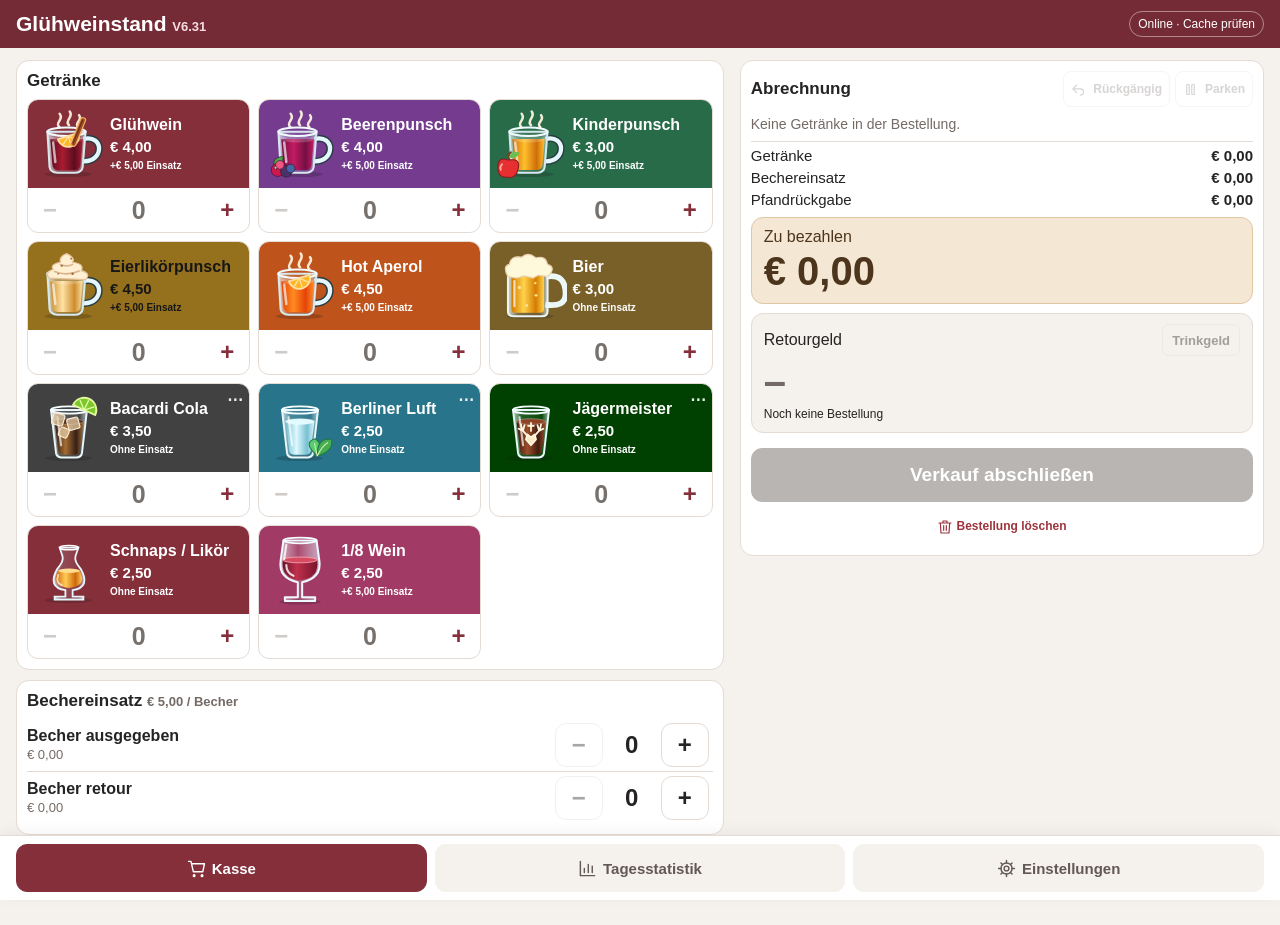
==== commit a97254bc: "V6.31: einheitliches Trinkgeld ohne Modusumschalter auf allen vier App-Seiten" ====
--- a/index.html
+++ b/index.html
@@ -314,9 +314,9 @@
 body.night-mode #numberValue.replace-ready{border-color:#b9707b}
 body.night-mode .number-preview{color:#a0edb9}
 @media(max-height:500px){#numberOverlay .number-modal{padding:9px}.number-keys button{height:37px;min-height:37px;font-size:20px}#numberValue{min-height:44px;font-size:25px;padding:6px}.number-tools button{min-height:38px}#numberContext{margin:2px 0}}
-</style></head><body><header><h1>Glühweinstand <small>V6.30</small></h1><span class="pill" id="offline">Offline-Status</span></header><div id="testBanner" class="hidden">TESTMODUS – keine echten Buchungen<button id="stopTest" type="button">Testmodus beenden</button></div><main>
+</style></head><body><header><h1>Glühweinstand <small>V6.31</small></h1><span class="pill" id="offline">Offline-Status</span></header><div id="testBanner" class="hidden">TESTMODUS – keine echten Buchungen<button id="stopTest" type="button">Testmodus beenden</button></div><main>
 <section id="sale" class="layout"><div id="orderPane"><div class="panel"><h2 class="drinks-heading">Getränke <span id="drinkFeedback" aria-live="polite"></span><span id="itemCount" class="item-count"></span></h2><div id="drinks" class="drinks"></div></div><div class="panel"><h2>Bechereinsatz <small id="depositLabel"></small></h2><div class="row"><div class="grow"><b>Becher ausgegeben</b><br><small id="outValue"></small></div><button class="step" id="outMinus" aria-label="Ausgegebene Becher minus">−</button><span class="num" id="out"></span><button class="step" id="outPlus" aria-label="Ausgegebene Becher plus">+</button></div><div class="row"><div class="grow"><b>Becher retour</b><br><small id="backValue"></small></div><button class="step" id="backMinus" aria-label="Retournierte Becher minus">−</button><span class="num" id="back"></span><button class="step" id="backPlus" aria-label="Retournierte Becher plus">+</button></div></div></div>
-<div id="paymentPane"><div class="panel"><button id="backToOrder" class="back-link">‹ Zur Bestellung</button><div class="payment-heading"><h2>Abrechnung</h2><div class="heading-tools"><button id="undoLast" type="button" class="undo-small" aria-label="Letzten Verkauf rückgängig machen" title="Letzten Verkauf rückgängig machen" disabled><svg class="ui-icon" width="16" height="16" viewBox="0 0 24 24" fill="none" stroke="currentColor" stroke-width="1.8" stroke-linecap="round" stroke-linejoin="round" aria-hidden="true" focusable="false"><path d="M9 5 3 11l6 6M3 11h12a5 5 0 0 1 0 10"/></svg><span>Rückgängig</span></button><button id="parkOrder" type="button" class="mini-tool" title="Bestellung parken" aria-label="Bestellung parken"><svg class="ui-icon" width="16" height="16" viewBox="0 0 24 24" fill="none" stroke="currentColor" stroke-width="1.8" stroke-linecap="round" stroke-linejoin="round" aria-hidden="true" focusable="false"><rect x="6" y="4" width="4" height="16" rx="1"/><rect x="14" y="4" width="4" height="16" rx="1"/></svg><span>Parken</span></button></div></div><div id="basketDetails" aria-label="Aktuelle Bestellung"></div><div class="sum"><span>Getränke</span><b id="drinkSum"></b></div><div class="sum"><span>Bechereinsatz</span><b id="outSum"></b></div><div class="sum"><span>Pfandrückgabe</span><b id="backSum"></b></div><div class="sum hidden" id="tipRow"><span>Trinkgeld</span><b id="tipSum"></b><button type="button" id="tipClear" class="basket-minus" aria-label="Trinkgeld entfernen" title="Trinkgeld entfernen">×</button></div><div class="total"><span id="totalLabel">Zu bezahlen</span><strong id="total"></strong></div><div id="cashArea"><label for="cashOpen">Geld erhalten (€)<span id="cashFeedback" aria-live="polite"></span></label><input id="cash" type="hidden"><button type="button" id="cashOpen" aria-label="Erhaltenes Geld eingeben" aria-haspopup="dialog"><span id="cashDisplay">0,00</span><svg width="21" height="21" viewBox="0 0 24 24" fill="none" stroke="currentColor" stroke-width="1.8" stroke-linecap="round" stroke-linejoin="round" aria-hidden="true"><rect x="4" y="2" width="16" height="20" rx="2"/><path d="M8 6h8M8 11h1m6 0h1M8 15h1m6 0h1M8 19h1m6 0h1"/></svg></button><div class="cashkeys" id="cashkeys"></div><div class="cash-extra"><button class="wide" id="clearCash">Geld löschen</button><button class="wide" id="exact">Passend bezahlt</button></div></div><div class="change" id="changeBox"><div class="tip-heading"><span id="changeLabel">Retourgeld</span><button type="button" id="tipToggle" class="tip-toggle" aria-expanded="false" aria-controls="tipPanel">Trinkgeld</button></div><strong id="change">–</strong><small id="paymentState" aria-live="polite"></small><div id="tipPanel" class="hidden"><div class="tip-modes"><button type="button" id="tipModeTotal" aria-pressed="true">Aufrunden auf</button><button type="button" id="tipModeAmount" aria-pressed="false">Trinkgeldbetrag</button></div><div id="tipQuick" class="tip-quick"></div><p id="tipHelp"></p><button type="button" id="tipCustom" class="wide" aria-haspopup="dialog">Individuellen Gesamtbetrag eingeben</button><button type="button" id="tipKeep" class="wide">Stimmt so – kein Retourgeld</button></div></div><button class="primary wide" id="finish">Verkauf abschließen</button><button class="wide" id="discard"><svg class="ui-icon" width="16" height="16" viewBox="0 0 24 24" fill="none" stroke="currentColor" stroke-width="1.8" stroke-linecap="round" stroke-linejoin="round" aria-hidden="true" focusable="false"><path d="M3 6h18M9 6V3h6v3M5 6l1 15h12l1-15M10 10v7m4-7v7"/></svg> Bestellung löschen</button><div id="status" class="status" role="status"></div></div><div id="parkPanel" class="panel hidden"><h2>Geparkte Bestellungen (<span id="parkCount">0</span>)</h2><p id="parkInfo" class="muted"></p><div id="parkEntries"></div></div></div><div id="checkoutBar"><div><small id="checkoutLabel">Zu bezahlen</small><strong id="checkoutTotal">0,00 €</strong></div></div></section>
+<div id="paymentPane"><div class="panel"><button id="backToOrder" class="back-link">‹ Zur Bestellung</button><div class="payment-heading"><h2>Abrechnung</h2><div class="heading-tools"><button id="undoLast" type="button" class="undo-small" aria-label="Letzten Verkauf rückgängig machen" title="Letzten Verkauf rückgängig machen" disabled><svg class="ui-icon" width="16" height="16" viewBox="0 0 24 24" fill="none" stroke="currentColor" stroke-width="1.8" stroke-linecap="round" stroke-linejoin="round" aria-hidden="true" focusable="false"><path d="M9 5 3 11l6 6M3 11h12a5 5 0 0 1 0 10"/></svg><span>Rückgängig</span></button><button id="parkOrder" type="button" class="mini-tool" title="Bestellung parken" aria-label="Bestellung parken"><svg class="ui-icon" width="16" height="16" viewBox="0 0 24 24" fill="none" stroke="currentColor" stroke-width="1.8" stroke-linecap="round" stroke-linejoin="round" aria-hidden="true" focusable="false"><rect x="6" y="4" width="4" height="16" rx="1"/><rect x="14" y="4" width="4" height="16" rx="1"/></svg><span>Parken</span></button></div></div><div id="basketDetails" aria-label="Aktuelle Bestellung"></div><div class="sum"><span>Getränke</span><b id="drinkSum"></b></div><div class="sum"><span>Bechereinsatz</span><b id="outSum"></b></div><div class="sum"><span>Pfandrückgabe</span><b id="backSum"></b></div><div class="sum hidden" id="tipRow"><span>Trinkgeld</span><b id="tipSum"></b><button type="button" id="tipClear" class="basket-minus" aria-label="Trinkgeld entfernen" title="Trinkgeld entfernen">×</button></div><div class="total"><span id="totalLabel">Zu bezahlen</span><strong id="total"></strong></div><div id="cashArea"><label for="cashOpen">Geld erhalten (€)<span id="cashFeedback" aria-live="polite"></span></label><input id="cash" type="hidden"><button type="button" id="cashOpen" aria-label="Erhaltenes Geld eingeben" aria-haspopup="dialog"><span id="cashDisplay">0,00</span><svg width="21" height="21" viewBox="0 0 24 24" fill="none" stroke="currentColor" stroke-width="1.8" stroke-linecap="round" stroke-linejoin="round" aria-hidden="true"><rect x="4" y="2" width="16" height="20" rx="2"/><path d="M8 6h8M8 11h1m6 0h1M8 15h1m6 0h1M8 19h1m6 0h1"/></svg></button><div class="cashkeys" id="cashkeys"></div><div class="cash-extra"><button class="wide" id="clearCash">Geld löschen</button><button class="wide" id="exact">Passend bezahlt</button></div></div><div class="change" id="changeBox"><div class="tip-heading"><span id="changeLabel">Retourgeld</span><button type="button" id="tipToggle" class="tip-toggle" aria-expanded="false" aria-controls="tipPanel">Trinkgeld</button></div><strong id="change">–</strong><small id="paymentState" aria-live="polite"></small><div id="tipPanel" class="hidden"><div id="tipQuick" class="tip-quick"></div><p id="tipHelp"></p><button type="button" id="tipCustom" class="wide" aria-haspopup="dialog">Individuellen Gesamtbetrag eingeben</button><button type="button" id="tipKeep" class="wide">Stimmt so – kein Retourgeld</button></div></div><button class="primary wide" id="finish">Verkauf abschließen</button><button class="wide" id="discard"><svg class="ui-icon" width="16" height="16" viewBox="0 0 24 24" fill="none" stroke="currentColor" stroke-width="1.8" stroke-linecap="round" stroke-linejoin="round" aria-hidden="true" focusable="false"><path d="M3 6h18M9 6V3h6v3M5 6l1 15h12l1-15M10 10v7m4-7v7"/></svg> Bestellung löschen</button><div id="status" class="status" role="status"></div></div><div id="parkPanel" class="panel hidden"><h2>Geparkte Bestellungen (<span id="parkCount">0</span>)</h2><p id="parkInfo" class="muted"></p><div id="parkEntries"></div></div></div><div id="checkoutBar"><div><small id="checkoutLabel">Zu bezahlen</small><strong id="checkoutTotal">0,00 €</strong></div></div></section>
 <section id="stats" class="hidden"><div class="panel"><h2>Tagesstatistik</h2><label for="date">Verkaufstag</label><input type="date" id="date"><div id="metrics" class="metrics" style="margin-top:14px"></div><h3>Verkaufte Getränke</h3><div id="sales"></div><h3 style="margin-top:16px">Topseller</h3><label for="rankBy">Sortieren nach</label><select id="rankBy"><option value="qty">Verkaufte Stückzahl</option><option value="revenue">Getränkeumsatz</option></select><div id="ranking"></div><div id="cupStats" style="margin:14px 0"></div><div class="export"><button id="exportSummary" class="primary">Getränkeliste als CSV</button><button id="exportAll">Einzelne Vorgänge als CSV</button></div><p class="muted">CSV-Dateien sind mit Excel kompatibel (Semikolon, UTF-8). Bitte regelmäßig exportieren; lokale Browserdaten können gelöscht werden.</p><button id="deleteDay" type="button" class="wide" style="color:#a52626;border-color:#cfa6a6">Tagesstatistik löschen</button><div id="deleteConfirm" class="hidden"><p id="deleteQuestion"></p><button id="deleteYes" class="wide" style="background:#a52626;color:white">Endgültig löschen</button><button id="deleteNo" class="wide">Abbrechen</button></div><div id="csvFallbackBox" class="hidden"><p>CSV zum Kopieren (älterer Browser)</p><textarea id="csvFallback" readonly style="width:100%;height:180px"></textarea></div><p id="deleteDayStatus" class="status" role="status" aria-live="polite"></p></div></section>
 <section id="settings" class="hidden"><div class="panel"><h2>Einstellungen</h2><div class="setting-category"><button type="button" id="cat-products" class="category-toggle" aria-expanded="false" aria-controls="body-products"><svg class="ui-icon" width="21" height="21" viewBox="0 0 24 24" fill="none" stroke="currentColor" stroke-width="1.8" stroke-linecap="round" stroke-linejoin="round" aria-hidden="true" focusable="false"><path d="M4 8h13v9a4 4 0 0 1-4 4H8a4 4 0 0 1-4-4Zm13 1h2a3 3 0 0 1 0 6h-2M7 3v2m4-2v2m4-2v2"/></svg><span class="category-text"><b>Getränke und Preise</b><small>Getränke, Farben, Aktionen, Pfand</small></span><span class="category-arrow" aria-hidden="true">▾</span></button><div id="body-products" class="category-body hidden"><p class="muted">Änderungen gelten für neue Bestellungen. Bechereinsatz pro Getränk ein- oder ausschalten. Bereits abgeschlossene Verkäufe bleiben unverändert.</p><div class="settings-head"><span>Getränk</span><span>Preis (€)</span><span>Bechereinsatz</span><span></span></div><p class="muted">Mit ↑ / ↓ die Reihenfolge ändern. Unter ⋯ findest du Farben, Aktionen und Ausverkauft.</p><div id="settingsRows"></div><button id="addProduct" class="wide add-product">+ Getränk hinzufügen</button><label for="deposit">Bechereinsatz (€)</label><input id="deposit" inputmode="decimal" style="max-width:160px"><button id="saveSettings" class="primary wide">Getränke und Preise speichern</button><p id="settingsStatus" class="status" role="status"></p></div></div><div class="setting-category"><button type="button" id="cat-device" class="category-toggle" aria-expanded="false" aria-controls="body-device"><svg class="ui-icon" width="21" height="21" viewBox="0 0 24 24" fill="none" stroke="currentColor" stroke-width="1.8" stroke-linecap="round" stroke-linejoin="round" aria-hidden="true" focusable="false"><rect x="2" y="3" width="20" height="14" rx="2"/><path d="M12 17v4m-5 0h10"/></svg><span class="category-text"><b>Geräteeinstellungen</b><small>Gerätename, Nachtmodus, Bildschirm</small></span><span class="category-arrow" aria-hidden="true">▾</span></button><div id="body-device" class="category-body hidden"><label for="device">Gerätename</label><input id="device" maxlength="40" placeholder="Kasse 1" style="font-size:17px"><label class="pref-check"><input type="checkbox" id="nightPref">Nachtmodus</label><label class="pref-check"><input type="checkbox" id="wakePref">Bildschirm eingeschaltet halten</label><p class="muted" id="wakeStatus"></p><button id="savePrefs" class="wide primary">Geräteeinstellungen speichern</button><p id="prefsStatus" class="status"></p></div></div><div class="setting-category"><button type="button" id="cat-payment" class="category-toggle" aria-expanded="false" aria-controls="body-payment"><svg class="ui-icon" width="21" height="21" viewBox="0 0 24 24" fill="none" stroke="currentColor" stroke-width="1.8" stroke-linecap="round" stroke-linejoin="round" aria-hidden="true" focusable="false"><rect x="2" y="5" width="20" height="14" rx="2"/><circle cx="12" cy="12" r="3"/><path d="M5 12h1m12 0h1"/></svg><span class="category-text"><b>Zahlungseinstellungen</b><small>Geldscheintasten, additive Eingabe</small></span><span class="category-arrow" aria-hidden="true">▾</span></button><div id="body-payment" class="category-body hidden"><label class="pref-check"><input type="checkbox" id="cashAddPref">Geldscheintasten addieren</label><label for="cashNotesPref">Geldscheintasten (€; mit Semikolon trennen)</label><input id="cashNotesPref" style="font-size:16px"><button id="savePayment" class="wide primary">Zahlungseinstellungen speichern</button><p id="paymentPrefsStatus" class="status"></p></div></div><div class="setting-category"><button type="button" id="cat-security" class="category-toggle" aria-expanded="false" aria-controls="body-security"><svg class="ui-icon" width="21" height="21" viewBox="0 0 24 24" fill="none" stroke="currentColor" stroke-width="1.8" stroke-linecap="round" stroke-linejoin="round" aria-hidden="true" focusable="false"><path d="M12 2l9 4v6c0 5-5 8-9 10-4-2-9-5-9-10V6zM8 12l3 3 5-6"/></svg><span class="category-text"><b>Sicherheit</b><small>Admin-PIN</small></span><span class="category-arrow" aria-hidden="true">▾</span></button><div id="body-security" class="category-body hidden"><p class="muted">Lokaler Schutz vor versehentlichen Änderungen, keine manipulationssichere Zugriffskontrolle.</p><label for="newPin">Neue vierstellige PIN</label><input type="password" id="newPin" maxlength="4" inputmode="numeric" autocomplete="off"><label for="repeatPin">PIN wiederholen</label><input type="password" id="repeatPin" maxlength="4" inputmode="numeric" autocomplete="off"><button id="savePin" class="wide">PIN speichern</button><button id="removePin" class="wide">PIN deaktivieren</button><p id="pinSettingsStatus" class="status"></p></div></div><div class="setting-category"><button type="button" id="cat-recent" class="category-toggle" aria-expanded="false" aria-controls="body-recent"><svg class="ui-icon" width="21" height="21" viewBox="0 0 24 24" fill="none" stroke="currentColor" stroke-width="1.8" stroke-linecap="round" stroke-linejoin="round" aria-hidden="true" focusable="false"><path d="M3 12a9 9 0 1 1 3 7M3 4v8h8m1-5v5l4 2"/></svg><span class="category-text"><b>Letzte Verkäufe</b><small>Die letzten 10 Vorgänge</small></span><span class="category-arrow" aria-hidden="true">▾</span></button><div id="body-recent" class="category-body hidden"><div id="recentSales"></div></div></div><div class="setting-category"><button type="button" id="cat-template" class="category-toggle" aria-expanded="false" aria-controls="body-template"><svg class="ui-icon" width="21" height="21" viewBox="0 0 24 24" fill="none" stroke="currentColor" stroke-width="1.8" stroke-linecap="round" stroke-linejoin="round" aria-hidden="true" focusable="false"><path d="M7 18a5 5 0 0 1-1-10 7 7 0 0 1 13 2 4 4 0 0 1 0 8H7z"/></svg><span class="category-text"><b>Globale Vorlage</b><small>Speichern, laden, Token</small></span><span class="category-arrow" aria-hidden="true">▾</span></button><div id="body-template" class="category-body hidden"><p id="templateStatus" class="muted" role="status"></p><button id="publishTemplate" type="button" class="primary wide">Als Vorlage speichern</button><button id="reloadTemplate" class="wide" type="button">Vorlage laden</button><div id="publishPanel" class="hidden"><label for="templateToken">GitHub-Zugriffstoken</label><input id="templateToken" type="password" autocomplete="off" autocapitalize="off" spellcheck="false" style="font-size:16px"><label for="rememberToken" style="display:flex;align-items:center;margin:10px 0"><input id="rememberToken" type="checkbox" style="width:22px;height:22px;min-height:0;flex:none;margin:0 9px 0 0">Token auf diesem Gerät merken</label><button id="confirmPublish" type="button" class="primary wide">Vorlage veröffentlichen</button><button id="cancelPublish" type="button" class="wide">Abbrechen</button><p class="muted">Nur bei aktivierter Option wird der Token unverschlüsselt im lokalen Browserspeicher abgelegt. Nur auf einem vertrauenswürdigen Gerät verwenden. Der Token wird niemals in die Vorlagendatei geschrieben. Nur Getränkeliste, Preise, Farben, Reihenfolge, Aktionen und Bechereinsatz werden öffentlich in GitHub gespeichert.</p></div><button id="forgetToken" type="button" class="wide hidden">Gespeicherten Token entfernen</button><p id="tokenStatus" class="muted" role="status"></p><p class="muted">Vorlagen werden ausschließlich manuell gespeichert und geladen. Gerätename und Verkäufe bleiben lokal.</p></div></div><div class="setting-category"><button type="button" id="cat-backup" class="category-toggle" aria-expanded="false" aria-controls="body-backup"><svg class="ui-icon" width="21" height="21" viewBox="0 0 24 24" fill="none" stroke="currentColor" stroke-width="1.8" stroke-linecap="round" stroke-linejoin="round" aria-hidden="true" focusable="false"><ellipse cx="12" cy="5" rx="9" ry="3"/><path d="M3 5v14c0 4 18 4 18 0V5M3 12c0 4 18 4 18 0"/></svg><span class="category-text"><b>Datensicherung</b><small>Sicherung und Wiederherstellung</small></span><span class="category-arrow" aria-hidden="true">▾</span></button><div id="body-backup" class="category-body hidden"><button id="backupCreate" class="wide">Datensicherung erstellen</button><button id="backupOpen" class="wide">Datensicherung wiederherstellen</button><div id="backupBox" class="hidden"><label for="backupFile">JSON-Datei auswählen (optional)</label><input id="backupFile" type="file" accept=".json,application/json"><label for="backupText">JSON-Sicherung zum Kopieren oder Einfügen</label><textarea id="backupText" style="width:100%;height:150px;font-size:14px"></textarea><button id="backupRestore" class="primary wide">Wiederherstellen (ersetzt lokale Daten)</button></div><p id="backupStatus" class="status"></p><p class="muted">Sicherung enthält Einstellungen und Verkäufe, aber keinen GitHub-Token. Bitte außerhalb des Geräts aufbewahren.</p></div></div><div class="setting-category"><button type="button" id="cat-test" class="category-toggle" aria-expanded="false" aria-controls="body-test"><svg class="ui-icon" width="21" height="21" viewBox="0 0 24 24" fill="none" stroke="currentColor" stroke-width="1.8" stroke-linecap="round" stroke-linejoin="round" aria-hidden="true" focusable="false"><path d="M9 3h6m-5 0v7L4 20h16l-6-10V3M7 15h10"/></svg><span class="category-text"><b>Testmodus</b><small>Üben ohne echte Buchungen</small></span><span class="category-arrow" aria-hidden="true">▾</span></button><div id="body-test" class="category-body hidden"><p class="muted">Testbestellungen werden nicht in der echten Statistik gespeichert.</p><button id="startTest" class="wide">Testmodus starten</button><p id="testStatus" class="status"></p></div></div><p class="muted">Diese App ist ein Bestell- und Abrechnungsrechner, keine Registrierkasse. Die Daten liegen ausschließlich lokal auf diesem Gerät bzw. in diesem Browserprofil.</p></div></section></main><div id="numberOverlay" class="action-overlay hidden" role="dialog" aria-modal="true" aria-labelledby="numberTitle"><div class="action-modal number-modal"><h2 id="numberTitle"></h2><p id="numberContext" class="muted"></p><div id="numberValue" role="status" aria-live="polite">0,00 €</div><div id="numberKeys" class="number-keys"></div><p id="numberPreview" class="number-preview" aria-live="polite"></p><p id="numberError" class="error status"></p><div class="number-tools"><button type="button" id="numberClear">Löschen</button><button type="button" id="numberCancel">Abbrechen</button><button type="button" id="numberOK" class="primary">Übernehmen</button></div></div></div><div id="saleSuccess" class="hidden" role="status" aria-live="polite"><div class="success-top"><svg class="ui-icon" width="22" height="22" viewBox="0 0 24 24" fill="none" stroke="currentColor" stroke-width="1.8" stroke-linecap="round" stroke-linejoin="round" aria-hidden="true" focusable="false"><path d="m5 12 4 4L19 6"/></svg><span id="successTitle"></span></div><small id="successLabel"></small><strong id="successAmount"></strong><small>Bereit für die nächste Bestellung</small></div><div id="pinOverlay" class="action-overlay hidden"><div class="action-modal" role="dialog" aria-modal="true"><h2>Admin-PIN</h2><input id="pinInput" type="password" maxlength="4" inputmode="numeric" autocomplete="off"><p id="pinError" class="error"></p><button id="pinOK" class="wide primary">Entsperren</button><button id="pinCancel" class="wide">Abbrechen</button></div></div><div id="actionOverlay" class="action-overlay hidden"><div class="action-modal" role="dialog" aria-modal="true" aria-labelledby="actionTitle"><h2 id="actionTitle"></h2><p class="muted">Angebot auswählen</p><div id="actionChoices"></div><button id="actionClose" class="wide">Abbrechen</button></div></div><nav><button data-tab="sale" class="active"><svg class="ui-icon" width="21" height="21" viewBox="0 0 24 24" fill="none" stroke="currentColor" stroke-width="1.8" stroke-linecap="round" stroke-linejoin="round" aria-hidden="true" focusable="false"><circle cx="9" cy="21" r="1"/><circle cx="19" cy="21" r="1"/><path d="M2 3h3l3 13h12l2-10H6"/></svg><span>Kasse</span></button><button data-tab="stats"><svg class="ui-icon" width="21" height="21" viewBox="0 0 24 24" fill="none" stroke="currentColor" stroke-width="1.8" stroke-linecap="round" stroke-linejoin="round" aria-hidden="true" focusable="false"><path d="M3 3v18h18M8 17v-5m5 5V7m5 10v-8"/></svg><span>Tagesstatistik</span></button><button data-tab="settings"><svg class="ui-icon" width="21" height="21" viewBox="0 0 24 24" fill="none" stroke="currentColor" stroke-width="1.8" stroke-linecap="round" stroke-linejoin="round" aria-hidden="true" focusable="false"><circle cx="12" cy="12" r="3"/><path d="M12 2v3m0 14v3M2 12h3m14 0h3M5 5l2 2m10 10 2 2M5 19l2-2M17 7l2-2"/><circle cx="12" cy="12" r="7"/></svg><span>Einstellungen</span></button></nav><script>
 
@@ -389,32 +389,29 @@
 function parked(){return Array.isArray(data.parked)?data.parked:[];}
 function sold(p){return !!(data.soldOut&&data.soldOut[p.id]);}
 
-var tipMode='total',padTarget='',padEntry='',padReplace=false,padReturn=null;
+var padTarget='',padEntry='',padReplace=false,padReturn=null;
 function cleanTip(n){return integer(n,0,100000000)?n:0;}
 function canTip(){return actualOrder()&&baseDue()>0;}
 function tipLimit(){var r=cents($('cash').value);return canTip()&&r!==null?r-baseDue():-1;}
 function closePad(restoreFocus){if(!padTarget)return;var ret=padReturn;padTarget='';padEntry='';padReplace=false;padReturn=null;toggle($('numberOverlay'),'hidden',true);if(restoreFocus&&ret&&ret.focus)ret.focus();}
 function closeTip(){if(padTarget==='tip')closePad(false);toggle($('tipPanel'),'hidden',true);$('tipToggle').setAttribute('aria-expanded','false');}
-function tipSuggestions(base,received,mode){if(base<=0||received===null||received<=base)return [];var cap=received-base;if(mode==='tip')return [50,100,200].filter(function(n){return n<=cap;});var values=[100,500,1000].map(function(step){return (Math.floor(base/step)+1)*step;});for(var i=2;i<=4;i++)values.push((Math.floor(base/500)+i)*500);return values.filter(function(n,i,a){return n<=received&&a.indexOf(n)===i;}).sort(function(a,b){return a-b;}).slice(0,3);}
+function tipSuggestions(base,received){if(base<=0||received===null||received<=base)return [];var values=[100,500,1000].map(function(step){return (Math.floor(base/step)+1)*step;});for(var i=2;i<=4;i++)values.push((Math.floor(base/500)+i)*500);return values.filter(function(n,i,a){return n<=received&&a.indexOf(n)===i;}).sort(function(a,b){return a-b;}).slice(0,3);}
 function updateTip(){if(!canTip()){tip=0;closeTip();}$('tipToggle').disabled=!canTip();toggle($('tipRow'),'hidden',!tip);$('tipSum').textContent=money(tip);if(!$('tipPanel').classList.contains('hidden')){var enough=tipLimit()>0;$('tipKeep').disabled=!enough;$('tipCustom').disabled=!enough;$('tipHelp').textContent=enough?'Verfügbar für Trinkgeld: '+money(tipLimit()):'Zuerst ausreichend Bargeld erfassen.';tipOptions();}}
 function setTip(n){if(!canTip()||!integer(n,0,100000000)||n>tipLimit())return false;tip=n;closePad(false);closeTip();render();return true;}
-function tipOptions(){var root=$('tipQuick');clear(root);var base=baseDue(),values=tipSuggestions(base,cents($('cash').value),tipMode);values.forEach(function(n){var mode=tipMode,k=el('button',undefined,'tip-choice'),t=mode==='total'?n-base:n;append(k,el('b',money(n)),el('small',mode==='total'?'+'+money(t)+' Trinkgeld':'Trinkgeld'));k.setAttribute('aria-label',mode==='total'?'Auf '+money(n)+' aufrunden, '+money(t)+' Trinkgeld':money(t)+' Trinkgeld');k.onclick=function(){setTip(mode==='total'?n-baseDue():n);};append(root,k);});toggle(root,'hidden',!values.length);}
-function selectTipMode(mode){tipMode=mode;$('tipModeTotal').setAttribute('aria-pressed',String(mode==='total'));$('tipModeAmount').setAttribute('aria-pressed',String(mode==='tip'));$('tipCustom').textContent=mode==='total'?'Individuellen Gesamtbetrag eingeben':'Individuelles Trinkgeld eingeben';tipOptions();}
-$('tipToggle').onclick=function(){if(!canTip())return;if(!$('tipPanel').classList.contains('hidden')){closeTip();return;}selectTipMode('total');toggle($('tipPanel'),'hidden',false);$('tipToggle').setAttribute('aria-expanded','true');updateTip();};
-$('tipModeTotal').onclick=function(){selectTipMode('total');};
-$('tipModeAmount').onclick=function(){selectTipMode('tip');};
+function tipOptions(){var root=$('tipQuick');clear(root);var base=baseDue(),values=tipSuggestions(base,cents($('cash').value));values.forEach(function(n){var k=el('button',undefined,'tip-choice'),t=n-base;append(k,el('b',money(n)),el('small','+'+money(t)+' Trinkgeld'));k.setAttribute('aria-label','Auf '+money(n)+' aufrunden, '+money(t)+' Trinkgeld');k.onclick=function(){setTip(n-baseDue());};append(root,k);});toggle(root,'hidden',!values.length);}
+$('tipToggle').onclick=function(){if(!canTip())return;if(!$('tipPanel').classList.contains('hidden')){closeTip();return;}toggle($('tipPanel'),'hidden',false);$('tipToggle').setAttribute('aria-expanded','true');updateTip();};
 $('tipKeep').onclick=function(){var n=tipLimit();if(n>0)setTip(n);};
 $('tipClear').onclick=function(){tip=0;closeTip();render();};
 function padValue(){return cents(padEntry);}
-function padRefresh(){var n=padValue(),d=due(),r=cents($('cash').value),t=padTarget==='tip'?(tipMode==='total'?(n===null?null:n-baseDue()):n):null,ok=n!==null,msg='',preview='';
+function padRefresh(){var n=padValue(),d=due(),r=cents($('cash').value),t=padTarget==='tip'&&n!==null?n-baseDue():null,ok=n!==null,msg='',preview='';
 $('numberValue').textContent=(padEntry||'0,00')+' €';
 toggle($('numberValue'),'replace-ready',padReplace);
-if(padTarget==='tip'){ok=ok&&canTip()&&t>=0&&t<=tipLimit();if(n!==null&&!ok)msg=tipMode==='total'&&n<baseDue()?'Mindestens '+money(baseDue())+'.':'Maximal '+money(Math.max(0,tipMode==='total'?(r||0):tipLimit()))+'.';if(ok)preview='Trinkgeld: '+money(t)+' · Retourgeld: '+money(r-baseDue()-t);}
+if(padTarget==='tip'){ok=ok&&canTip()&&t>=0&&t<=tipLimit();if(n!==null&&!ok)msg=n<baseDue()?'Mindestens '+money(baseDue())+'.':'Maximal '+money(Math.max(0,r||0))+'.';if(ok)preview='Trinkgeld: '+money(t)+' · Retourgeld: '+money(r-baseDue()-t);}
 else if(n!==null){preview=n>=d?'Retourgeld: '+money(n-d):'Geld fehlt noch: '+money(d-n);if(tip&&n<d)msg='Das gewählte Trinkgeld ist noch nicht gedeckt.';}
 $('numberPreview').textContent=preview;$('numberError').textContent=msg;$('numberOK').disabled=!ok;}
-function openPad(target,ret){if(target==='tip'&&tipLimit()<=0)return;if(target==='cash'&&(!actualOrder()||due()<=0))return;padTarget=target;padReturn=ret;var existing=target==='cash'?cents($('cash').value):null;padEntry=existing===null?'':dec(existing);padReplace=existing!==null;$('numberTitle').textContent=target==='cash'?'Geld erhalten':tipMode==='total'?'Gesamtbetrag inkl. Trinkgeld':'Trinkgeldbetrag';$('numberContext').textContent=target==='cash'?'Zu bezahlen: '+money(due()):'Rechnung: '+money(baseDue())+' · Erhalten: '+money(cents($('cash').value)||0);toggle($('numberOverlay'),'hidden',false);padRefresh();if($('numberCancel').focus)$('numberCancel').focus();}
+function openPad(target,ret){if(target==='tip'&&tipLimit()<=0)return;if(target==='cash'&&(!actualOrder()||due()<=0))return;padTarget=target;padReturn=ret;var existing=target==='cash'?cents($('cash').value):null;padEntry=existing===null?'':dec(existing);padReplace=existing!==null;$('numberTitle').textContent=target==='cash'?'Geld erhalten':'Gesamtbetrag inkl. Trinkgeld';$('numberContext').textContent=target==='cash'?'Zu bezahlen: '+money(due()):'Rechnung: '+money(baseDue())+' · Erhalten: '+money(cents($('cash').value)||0);toggle($('numberOverlay'),'hidden',false);padRefresh();if($('numberCancel').focus)$('numberCancel').focus();}
 function padKey(k){if(!padTarget)return;if(k==='clear'){padEntry='';padReplace=false;}else if(k==='back'){padEntry=padReplace?'':padEntry.slice(0,-1);padReplace=false;}else{if(padReplace){padEntry='';padReplace=false;}if(k===','||k==='.'){if(padEntry.indexOf(',')<0)padEntry=(padEntry||'0')+',';}else if(/^[0-9]$/.test(k)){if(padEntry==='0')padEntry='';var parts=padEntry.split(',');if(parts.length===2&&parts[1].length>=2){padRefresh();return;}var next=padEntry+k;if(next.length<=10&&cents(next)!==null)padEntry=next;}}padRefresh();}
-function applyPad(){if(!padTarget||$('numberOK').disabled)return;var n=padValue(),target=padTarget;if(n===null)return;if(target==='tip'){if(setTip(tipMode==='total'?n-baseDue():n)&&$('tipToggle').focus)$('tipToggle').focus();}else{closePad(true);$('cash').value=dec(n);renderCash();}}
+function applyPad(){if(!padTarget||$('numberOK').disabled)return;var n=padValue(),target=padTarget;if(n===null)return;if(target==='tip'){if(setTip(n-baseDue())&&$('tipToggle').focus)$('tipToggle').focus();}else{closePad(true);$('cash').value=dec(n);renderCash();}}
 $('cashOpen').onclick=function(){openPad('cash',this);};
 $('tipCustom').onclick=function(){openPad('tip',this);};
 $('numberCancel').onclick=function(){closePad(true);};
